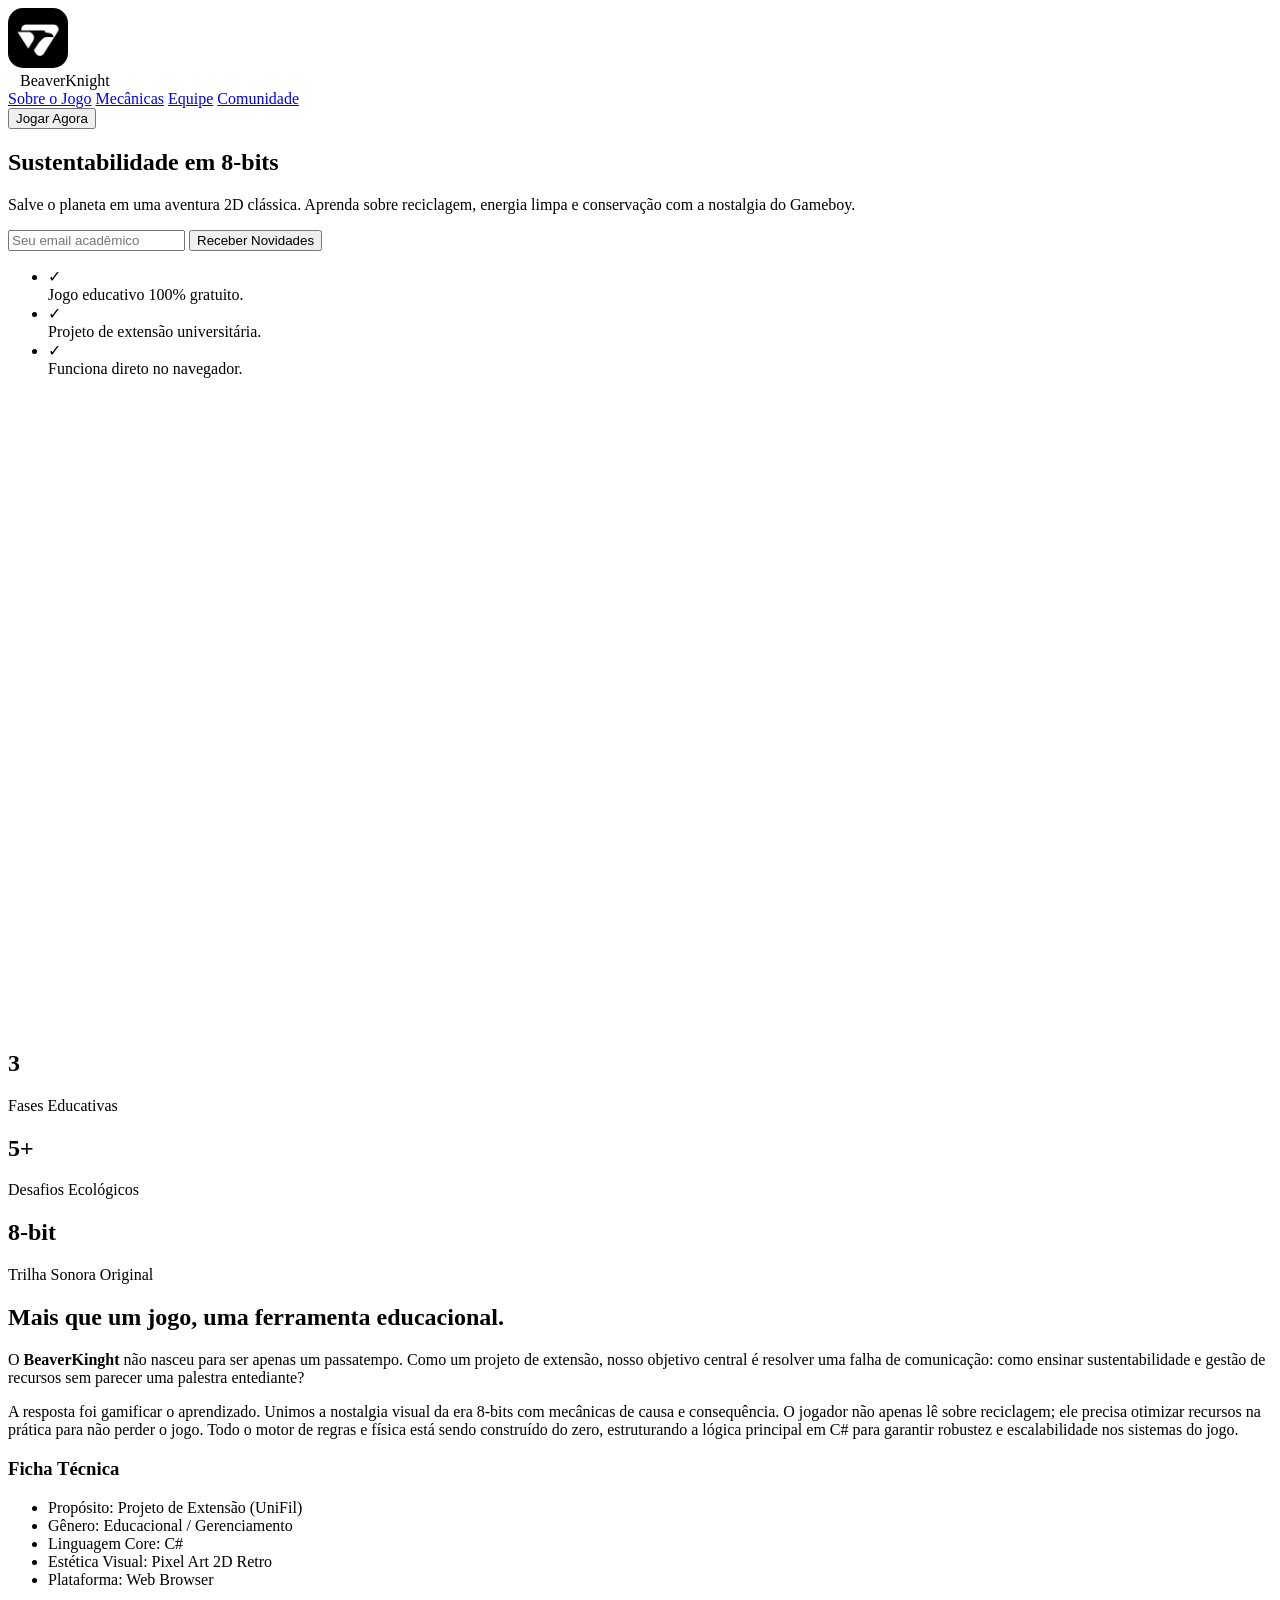
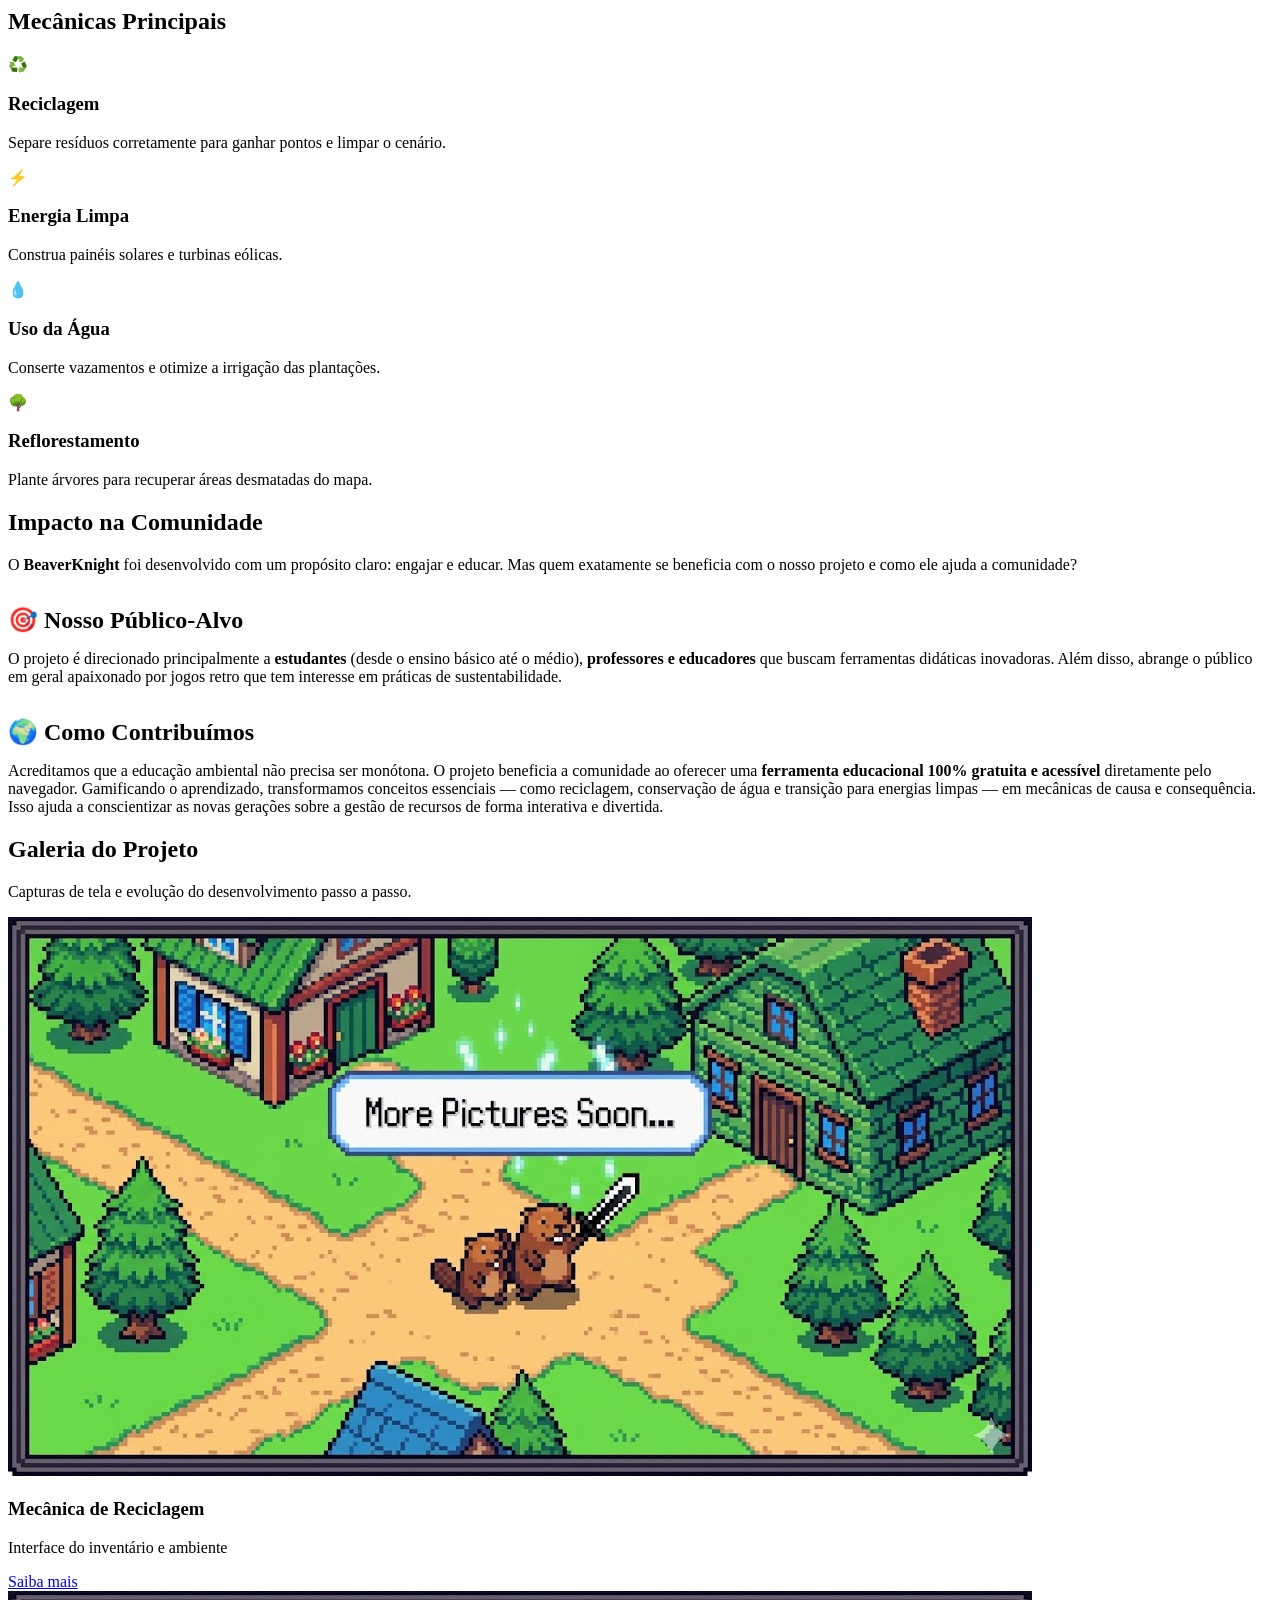
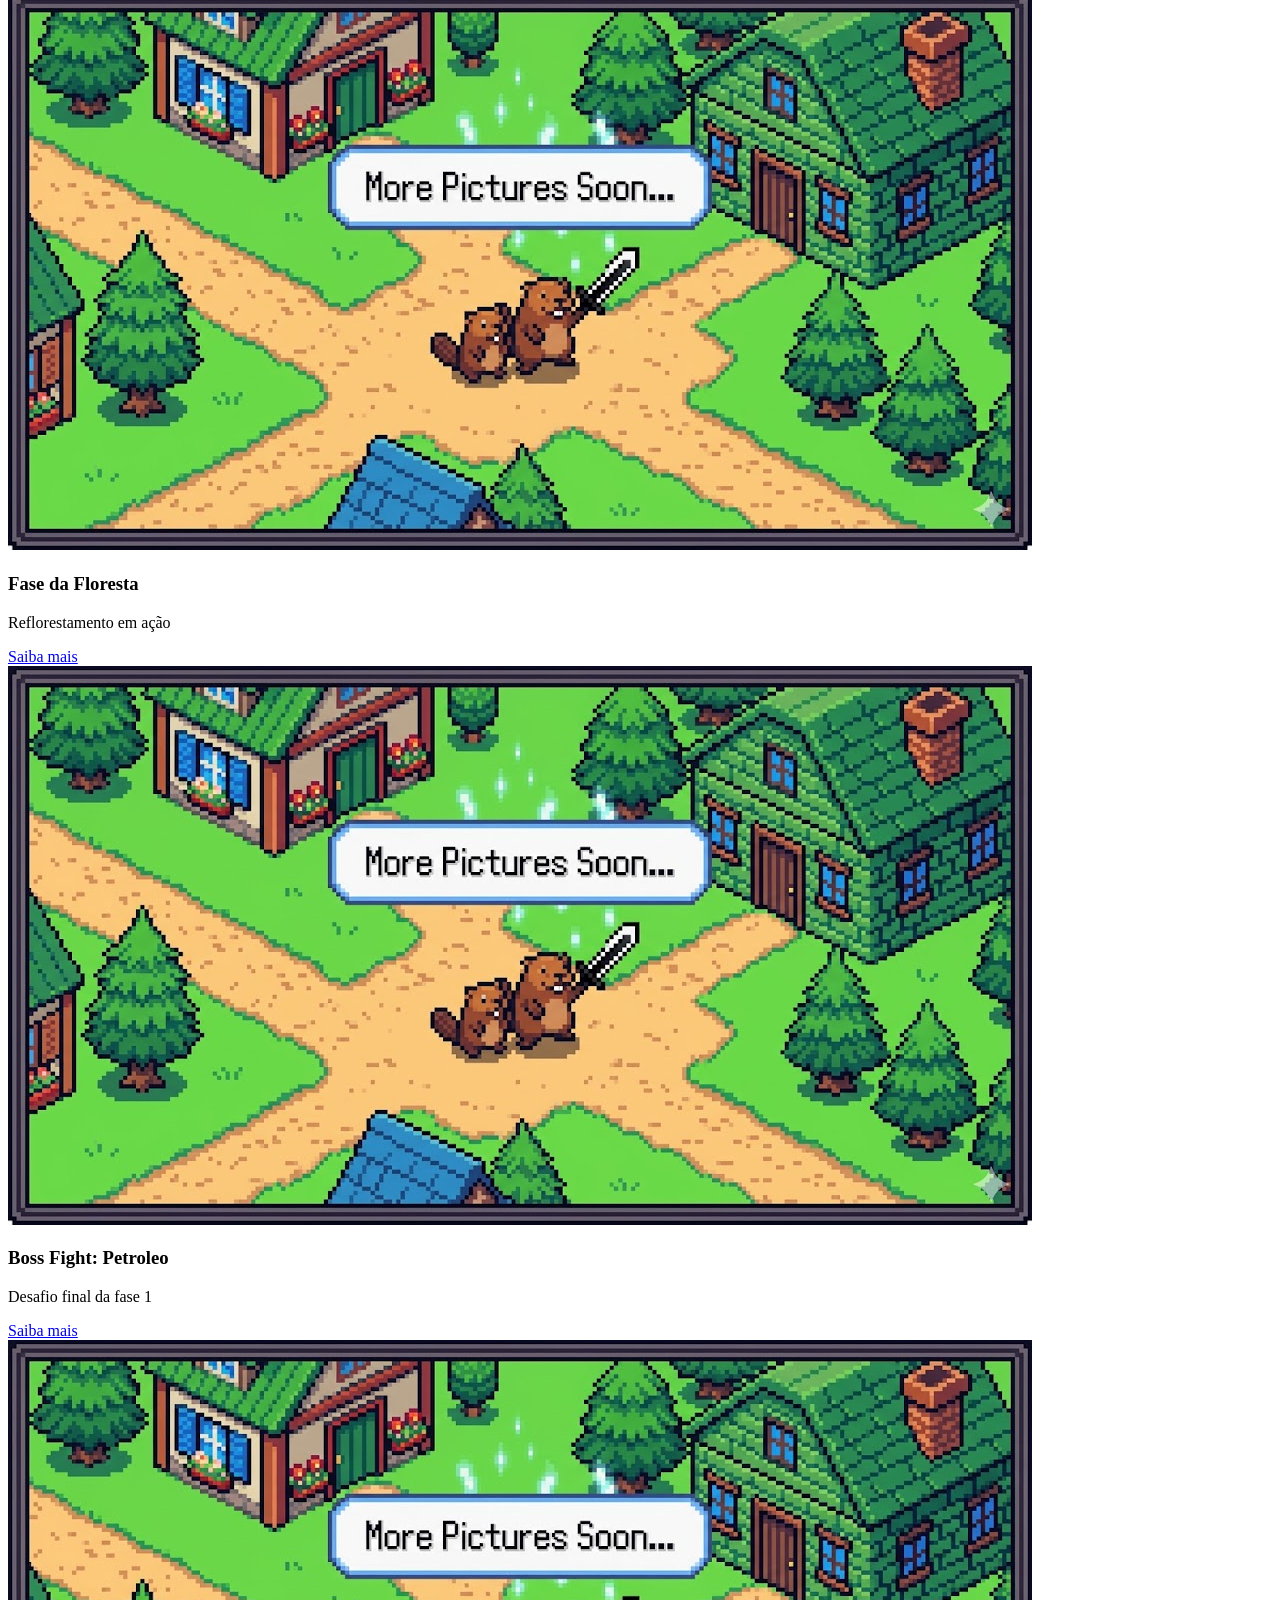
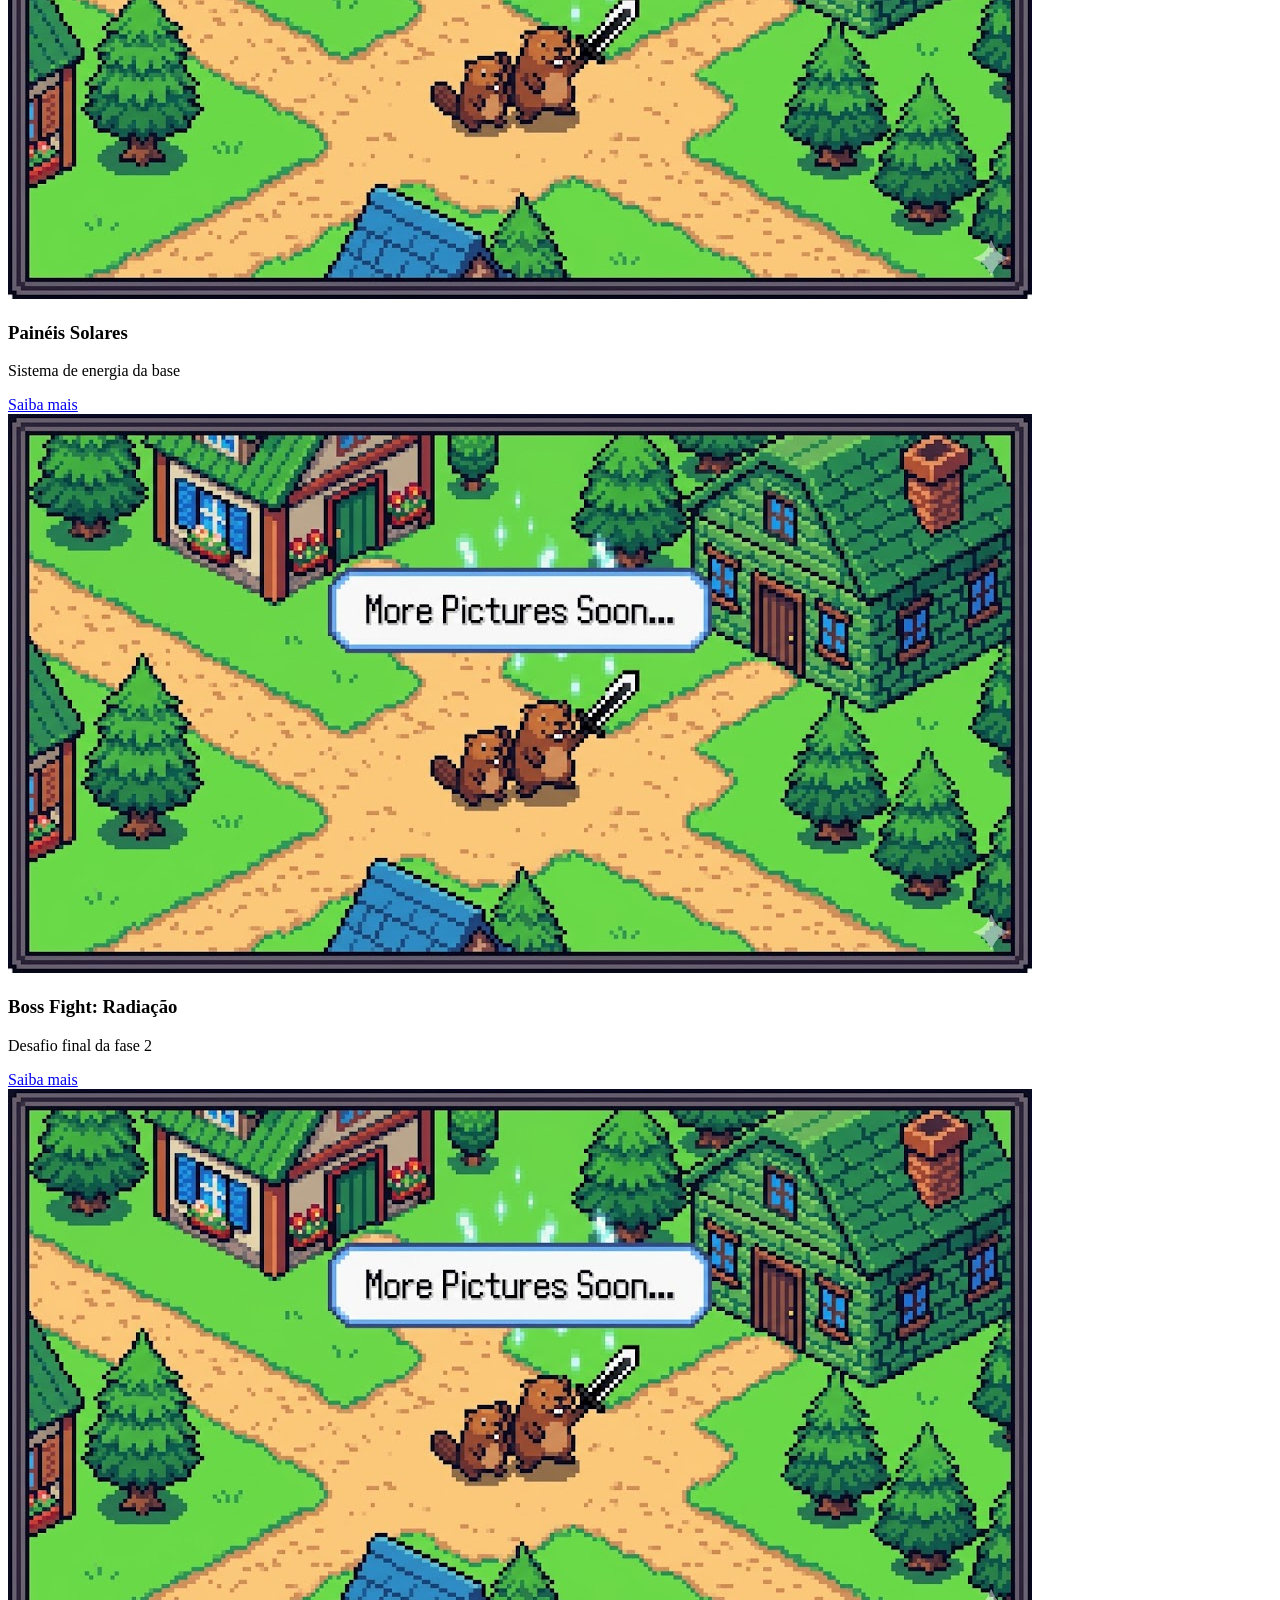
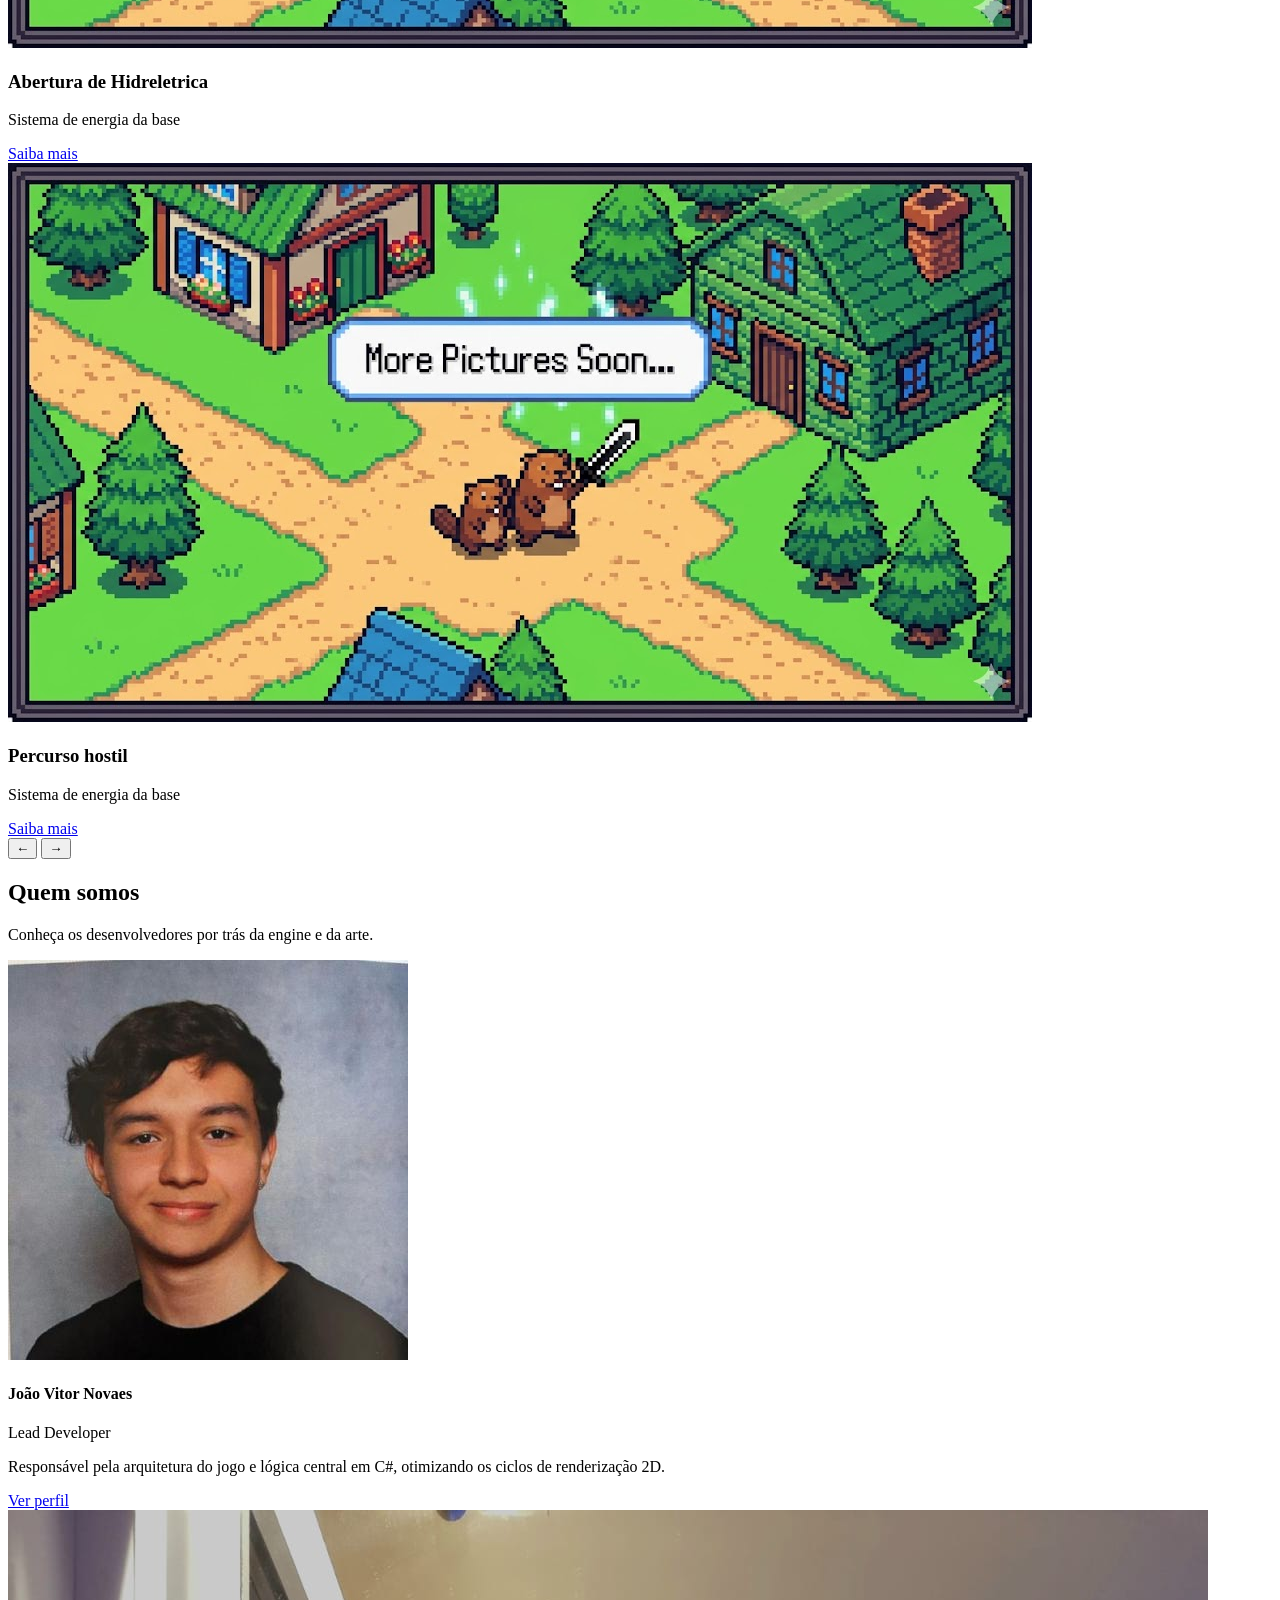
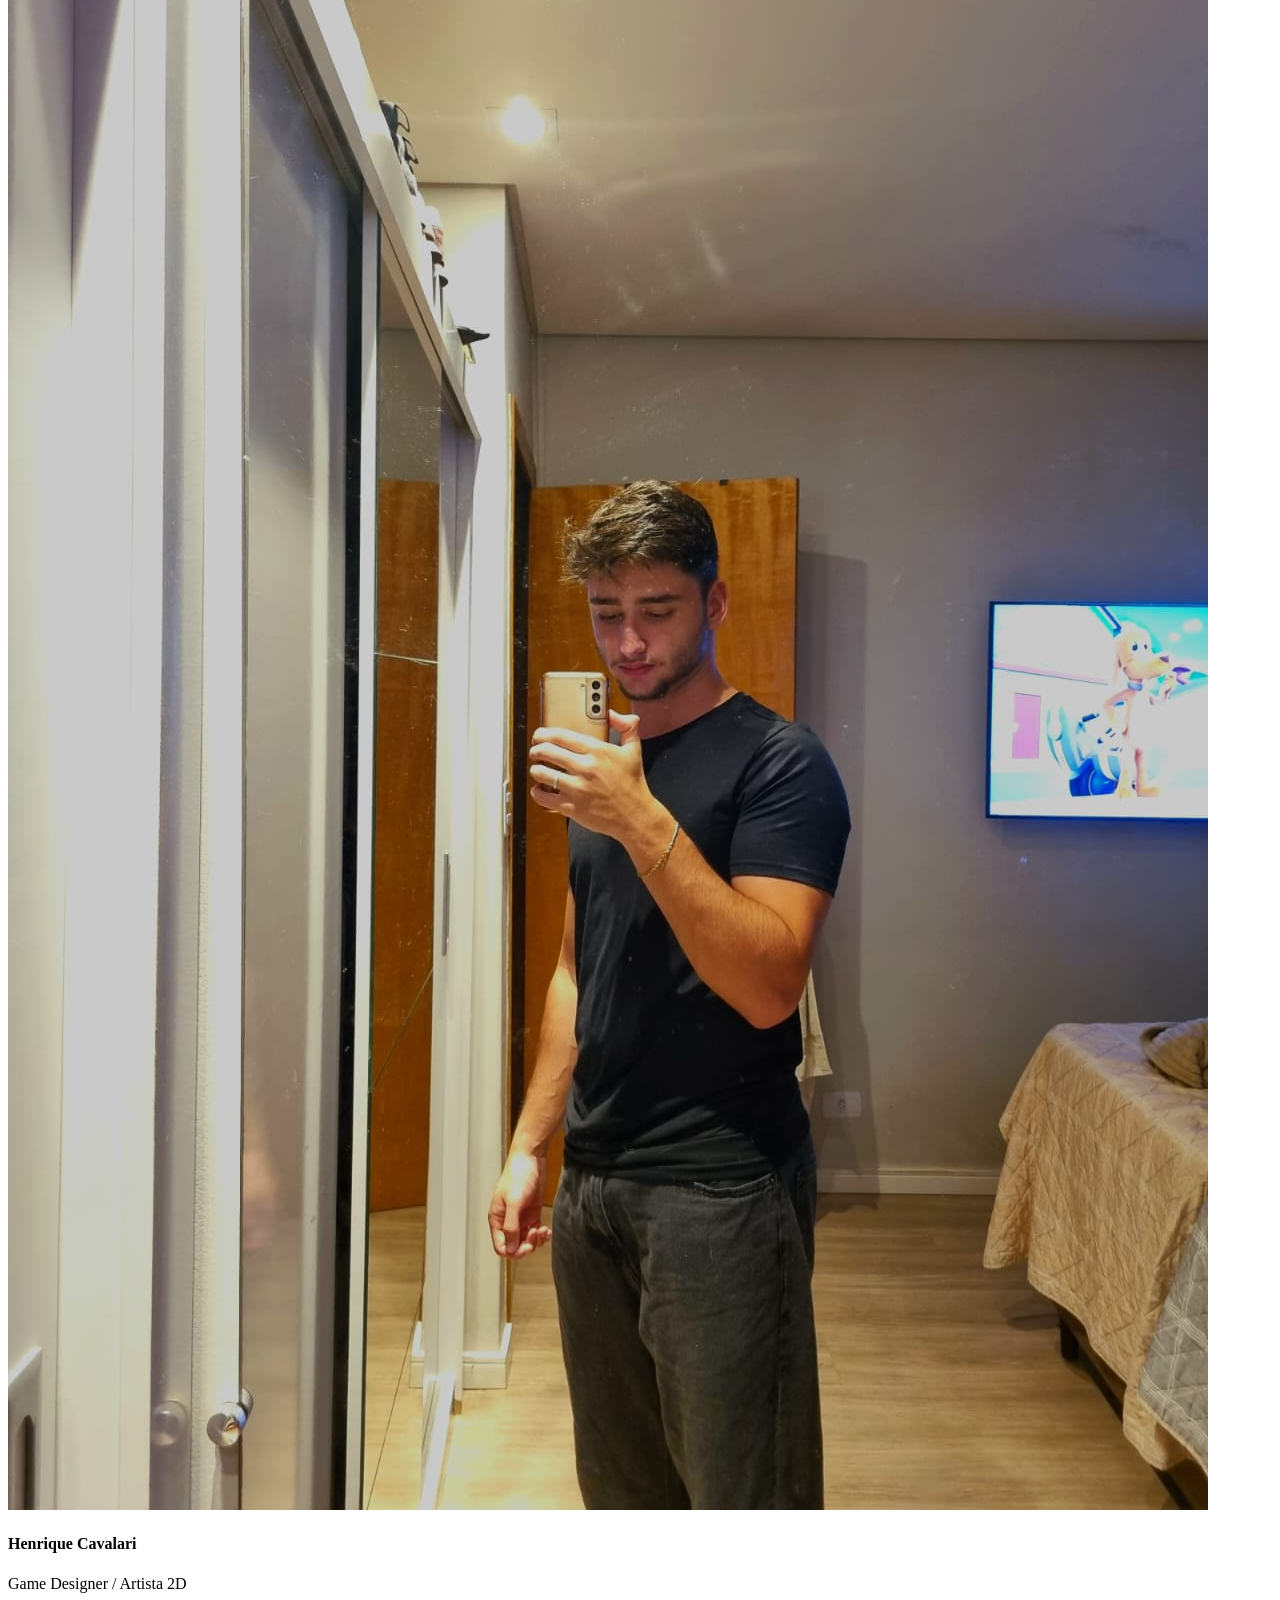
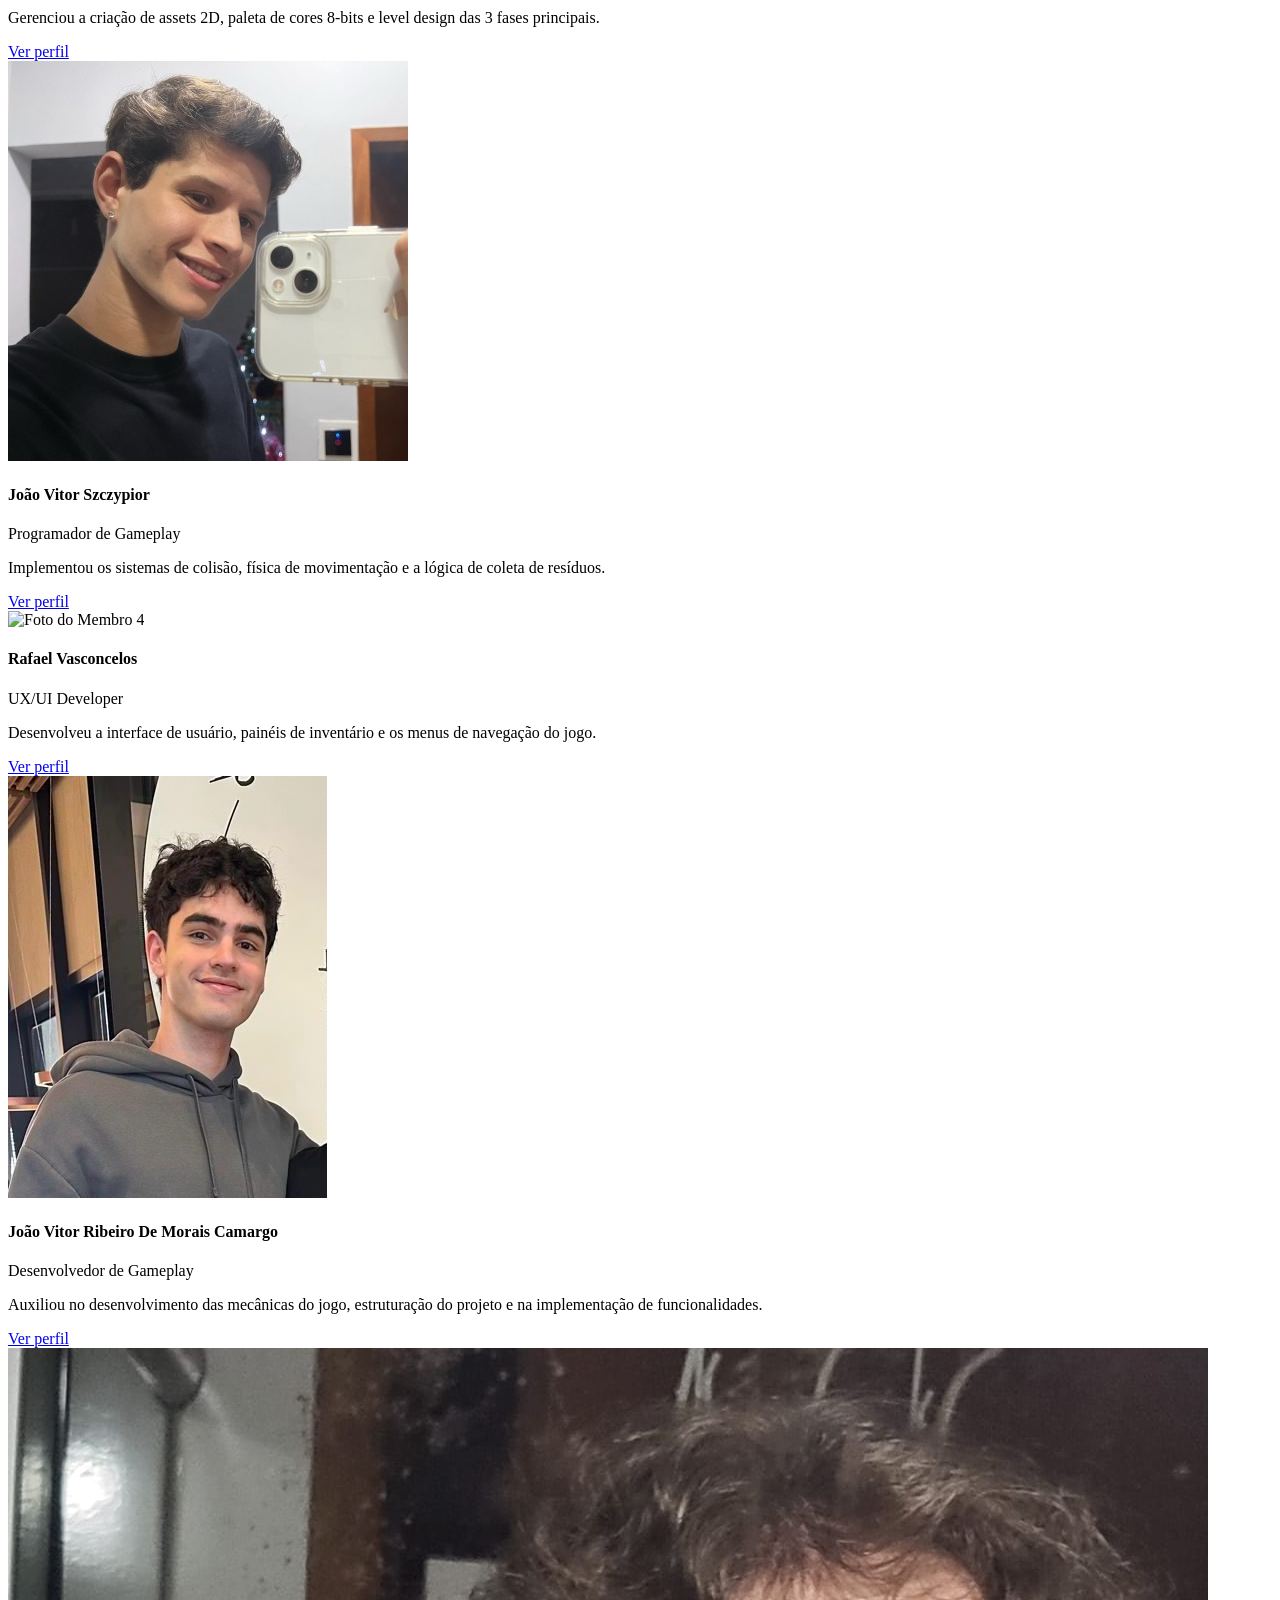
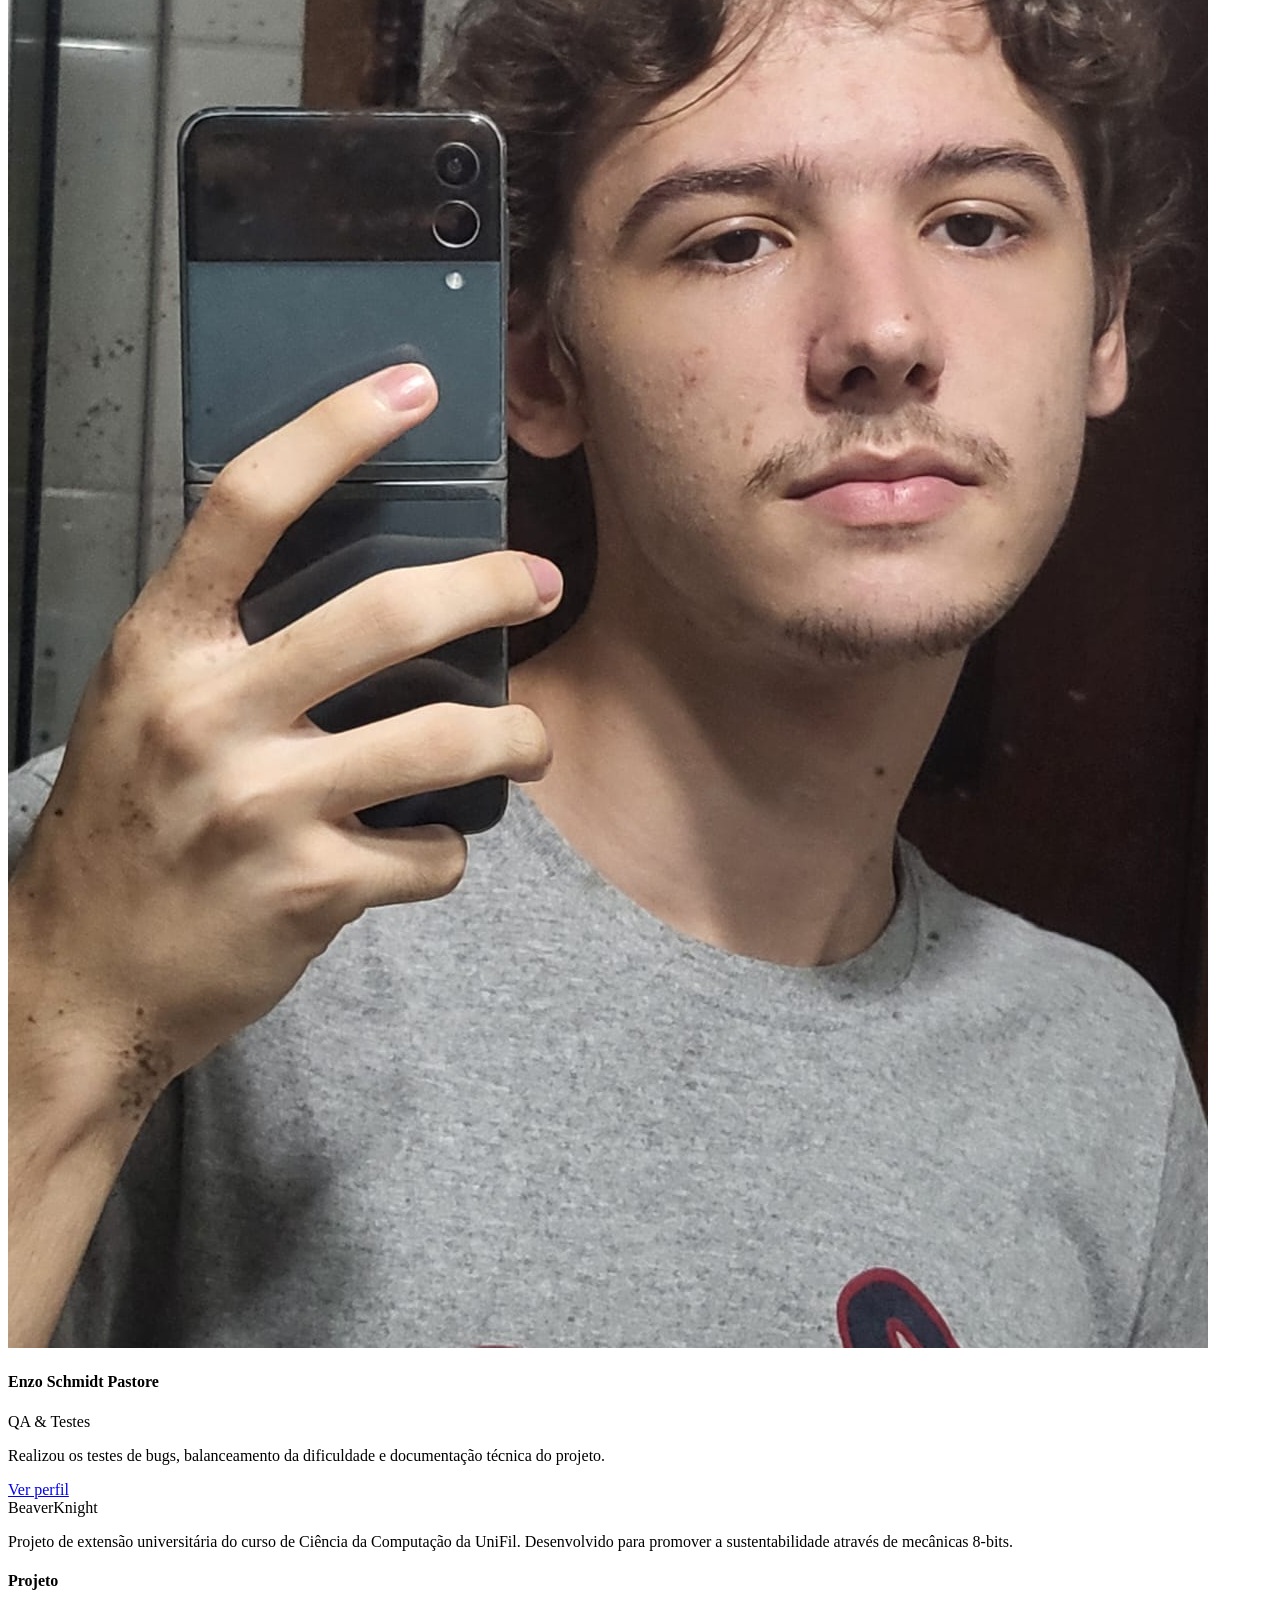
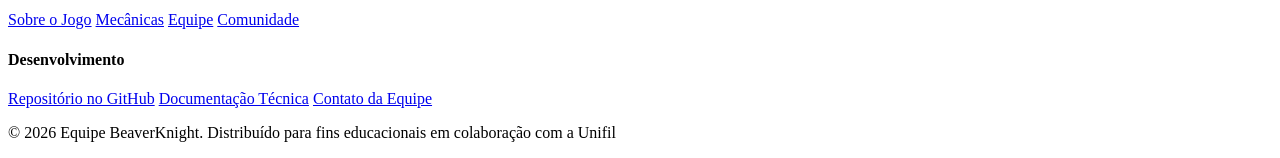
==== docs/index.html @ 7ee4c3b0 "fix: alterado link de curriculo João Vitor Novaes" ====
<!DOCTYPE html>
<html lang="pt-BR">

<head>
    <meta charset="UTF-8">
    <meta name="viewport" content="width=device-width, initial-scale=1.0">
    <title>BeaverKinght | Sustentabilidade</title>
    <link rel="stylesheet" href="assets/css/style.css">
</head>

<body>
    <header class="navbar">
        <div class="center">
            <img src="assets/images/logoUnifil.png" alt="Emblema UniFil Pixel Art"
                style="height: 60px; border-radius: 15px;">
            <div class="logo" style="margin-left: 12px;">BeaverKnight</div>
            <nav>
                <a href="#sobre">Sobre o Jogo</a>
                <a href="#mecanicas">Mecânicas</a>
                <a href="#equipe">Equipe</a>
                <a href="#comunidade">Comunidade</a>
            </nav>
            <button class="btn-primary">Jogar Agora</button>
        </div>
    </header>

    <section class="hero center">
        <div class="hero-content">
            <h1>Sustentabilidade em 8-bits</h1>
            <p>Salve o planeta em uma aventura 2D clássica. Aprenda sobre reciclagem, energia limpa e conservação com a
                nostalgia do Gameboy.</p>

            <form class="hero-form" onsubmit="event.preventDefault(); alert('Email cadastrado para novidades!');">
                <input type="email" placeholder="Seu email acadêmico" required>
                <button type="submit" class="btn-primary">Receber Novidades</button>
            </form>

            <ul class="hero-checks">
                <li>
                    <div>✓</div> Jogo educativo 100% gratuito.
                </li>
                <li>
                    <div>✓</div> Projeto de extensão universitária.
                </li>
                <li>
                    <div>✓</div> Funciona direto no navegador.
                </li>
            </ul>
        </div>
        <div class="hero-image">
            <div class="placeholder-notebook">
                <div class="screen">
                    <video autoplay loop muted playsinline style="width: 100%; height: 100%; object-fit: cover;">
                        <source src="assets/video/beaver_knight base design.mp4" type="video/mp4">
                        Seu navegador não suporta a tag de vídeo.
                    </video>
                </div>
                <div class="base"></div>
            </div>
        </div>
    </section>

    <section class="stats center">
        <div class="stat-box">
            <h2>3</h2>
            <p>Fases Educativas</p>
        </div>
        <div class="stat-box">
            <h2>5+</h2>
            <p>Desafios Ecológicos</p>
        </div>
        <div class="stat-box">
            <h2>8-bit</h2>
            <p>Trilha Sonora Original</p>
        </div>
    </section>

    <section id="sobre" class="about-section">
        <div class="about-container center">
            <div class="about-text">
                <h2>Mais que um jogo, uma ferramenta educacional.</h2>
                <p>O <strong>BeaverKinght</strong> não nasceu para ser apenas um passatempo. Como um projeto de
                    extensão, nosso objetivo central é resolver uma falha de comunicação: como ensinar sustentabilidade
                    e gestão de recursos sem parecer uma palestra entediante?</p>
                <p>A resposta foi gamificar o aprendizado. Unimos a nostalgia visual da era 8-bits com mecânicas de
                    causa e consequência. O jogador não apenas lê sobre reciclagem; ele precisa otimizar recursos na
                    prática para não perder o jogo. Todo o motor de regras e física está sendo construído do zero,
                    estruturando a lógica principal em C# para garantir robustez e escalabilidade nos sistemas do jogo.
                </p>
            </div>

            <div class="about-specs">
                <div class="spec-card">
                    <h3>Ficha Técnica</h3>
                    <ul class="spec-list">
                        <li><span>Propósito:</span> Projeto de Extensão (UniFil)</li>
                        <li><span>Gênero:</span> Educacional / Gerenciamento</li>
                        <li><span>Linguagem Core:</span> C#</li>
                        <li><span>Estética Visual:</span> Pixel Art 2D Retro</li>
                        <li><span>Plataforma:</span> Web Browser</li>
                    </ul>
                </div>
            </div>
        </div>
    </section>

    <section class="features-grid">
        <div class="center">
            <h2>Mecânicas Principais</h2>
            <div class="grid-container">
                <div class="card teal">
                    <div class="icon">♻️</div>
                    <h3>Reciclagem</h3>
                    <p>Separe resíduos corretamente para ganhar pontos e limpar o cenário.</p>
                </div>
                <div class="card purple">
                    <div class="icon">⚡</div>
                    <h3>Energia Limpa</h3>
                    <p>Construa painéis solares e turbinas eólicas.</p>
                </div>
                <div class="card blue">
                    <div class="icon">💧</div>
                    <h3>Uso da Água</h3>
                    <p>Conserte vazamentos e otimize a irrigação das plantações.</p>
                </div>
                <div class="card pink">
                    <div class="icon">🌳</div>
                    <h3>Reflorestamento</h3>
                    <p>Plante árvores para recuperar áreas desmatadas do mapa.</p>
                </div>
            </div>
        </div>
    </section>

    <section id="comunidade" class="about-section" style="background-image: none; background-color: var(--bg-panel);">
        <div class="about-container center">
            <div class="about-text" style="flex: 1; text-align: left;">
                <h2>Impacto na Comunidade</h2>
                <p>O <strong>BeaverKnight</strong> foi desenvolvido com um propósito claro: engajar e educar. Mas quem
                    exatamente se beneficia com o nosso projeto e como ele ajuda a comunidade?</p>

                <h3 style="color: var(--primary-teal); margin-top: 2rem; margin-bottom: 0.5rem; font-size: 1.5rem;">🎯
                    Nosso Público-Alvo</h3>
                <p>O projeto é direcionado principalmente a <strong>estudantes</strong> (desde o ensino básico até o
                    médio), <strong>professores e educadores</strong> que buscam ferramentas didáticas inovadoras. Além
                    disso, abrange o público em geral apaixonado por jogos retro que tem interesse em práticas de
                    sustentabilidade.</p>

                <h3 style="color: var(--primary-teal); margin-top: 2rem; margin-bottom: 0.5rem; font-size: 1.5rem;">🌍
                    Como Contribuímos</h3>
                <p>Acreditamos que a educação ambiental não precisa ser monótona. O projeto beneficia a comunidade ao
                    oferecer uma <strong>ferramenta educacional 100% gratuita e acessível</strong> diretamente pelo
                    navegador. Gamificando o aprendizado, transformamos conceitos essenciais — como reciclagem,
                    conservação de água e transição para energias limpas — em mecânicas de causa e consequência. Isso
                    ajuda a conscientizar as novas gerações sobre a gestão de recursos de forma interativa e divertida.
                </p>
            </div>
        </div>
    </section>

    <section class="carousel-section">
        <div class="carousel-header">
            <h2>Galeria do Projeto</h2>
            <p>Capturas de tela e evolução do desenvolvimento passo a passo.</p>
        </div>

        <div class="carousel-container">
            <div class="carousel-track" id="track">

                <div class="carousel-slide active">
                    <img src="assets/images/more pictures.jpeg" alt="Gameplay 1">
                    <div class="slide-overlay">
                        <h3>Mecânica de Reciclagem</h3>
                        <p>Interface do inventário e ambiente</p>
                        <a href="#" class="slide-btn">Saiba mais</a>
                    </div>
                </div>

                <div class="carousel-slide">
                    <img src="assets/images/more pictures.jpeg" alt="Gameplay 2">
                    <div class="slide-overlay">
                        <h3>Fase da Floresta</h3>
                        <p>Reflorestamento em ação</p>
                        <a href="#" class="slide-btn">Saiba mais</a>
                    </div>
                </div>

                <div class="carousel-slide">
                    <img src="assets/images/more pictures.jpeg" alt="Gameplay 3">
                    <div class="slide-overlay">
                        <h3>Boss Fight: Petroleo</h3>
                        <p>Desafio final da fase 1</p>
                        <a href="#" class="slide-btn">Saiba mais</a>
                    </div>
                </div>

                <div class="carousel-slide">
                    <img src="assets/images/more pictures.jpeg" alt="Gameplay 5">
                    <div class="slide-overlay">
                        <h3>Painéis Solares</h3>
                        <p>Sistema de energia da base</p>
                        <a href="#" class="slide-btn">Saiba mais</a>
                    </div>
                </div>

                <div class="carousel-slide">
                    <img src="assets/images/more pictures.jpeg" alt="Gameplay 6">
                    <div class="slide-overlay">
                        <h3>Boss Fight: Radiação</h3>
                        <p>Desafio final da fase 2</p>
                        <a href="#" class="slide-btn">Saiba mais</a>
                    </div>
                </div>

                <div class="carousel-slide">
                    <img src="assets/images/more pictures.jpeg" alt="Gameplay 7">
                    <div class="slide-overlay">
                        <h3>Abertura de Hidreletrica</h3>
                        <p>Sistema de energia da base</p>
                        <a href="#" class="slide-btn">Saiba mais</a>
                    </div>
                </div>

                <div class="carousel-slide">
                    <img src="assets/images/more pictures.jpeg" alt="Gameplay 8">
                    <div class="slide-overlay">
                        <h3>Percurso hostil</h3>
                        <p>Sistema de energia da base</p>
                        <a href="#" class="slide-btn">Saiba mais</a>
                    </div>
                </div>

            </div>
        </div>

        <div class="carousel-controls">
            <button id="prevBtn" class="control-btn">&#8592;</button>
            <button id="nextBtn" class="control-btn">&#8594;</button>
        </div>
    </section>

    <section id="equipe" class="team-section center">
        <div class="team-header">
            <h2>Quem somos</h2>
            <p>Conheça os desenvolvedores por trás da engine e da arte.</p>
        </div>

        <div class="team-grid">
            <div class="team-card">
                <div class="avatar-container">
                    <img src="assets/team members/foto_novaes.jpeg" alt="Foto de Novaes">
                    <span class="accent-mark purple"></span>
                </div>
                <h4 class="team-name">João Vitor Novaes</h4>
                <span class="team-role">Lead Developer</span>
                <p class="team-bio">Responsável pela arquitetura do jogo e lógica central em C#, otimizando os ciclos de
                    renderização 2D.</p>
                <a href="https://novaes11.github.io/PortifolioWeb/index.html" class="more-link ">Ver perfil</a>
            </div>

            <div class="team-card">
                <div class="avatar-container">
                    <img src="assets/team members/foto_henrique.jpg" alt="Foto de Henrique">
                    <span class="accent-mark teal"></span>
                </div>
                <h4 class="team-name">Henrique Cavalari</h4>
                <span class="team-role">Game Designer / Artista 2D</span>
                <p class="team-bio">Gerenciou a criação de assets 2D, paleta de cores 8-bits e level design das 3 fases
                    principais.</p>
                <a href="https://justtryingtodohomework.github.io/MeuCurriculo" target="_blank" class="more-link">Ver
                    perfil</a>
            </div>

            <div class="team-card">
                <div class="avatar-container">
                    <img src="assets/team members/foto_tavares.jpg" alt="Foto de Tavares">
                    <span class="accent-mark blue"></span>
                </div>
                <h4 class="team-name">João Vitor Szczypior </h4>
                <span class="team-role">Programador de Gameplay</span>
                <p class="team-bio">Implementou os sistemas de colisão, física de movimentação e a lógica de coleta de
                    resíduos.</p>
                <a href="https://joaoszczypiorzz.github.io/Curriculo/" target="_blank" class="more-link">Ver perfil</a>
            </div>

            <div class="team-card">
                <div class="avatar-container">
                    <img src="assets/team members/foto_rafael.jpeg" alt="Foto do Membro 4">
                    <span class="accent-mark pink"></span>
                </div>
                <h4 class="team-name">Rafael Vasconcelos</h4>
                <span class="team-role">UX/UI Developer</span>
                <p class="team-bio">Desenvolveu a interface de usuário, painéis de inventário e os menus de navegação do
                    jogo.</p>
                <a href="#link-para-o-perfil" class="more-link">Ver perfil</a>
            </div>

            <div class="team-card">
                <div class="avatar-container">
                    <img src="assets/team members/foto_camargo.jpeg" alt="Foto de João Camargo">
                    <span class="accent-mark purple"></span>
                </div>
                <h4 class="team-name">João Vitor Ribeiro De Morais Camargo</h4>
                <span class="team-role">Desenvolvedor de Gameplay</span>
                <p class="team-bio">Auxiliou no desenvolvimento das mecânicas do jogo, estruturação do projeto e na
                    implementação de funcionalidades.</p>
                <a href="https://jcamargo26.github.io/CurriculoJoao/" class="more-link">Ver perfil</a>
            </div>

            <div class="team-card">
                <div class="avatar-container">
                    <img src="assets/team members/foto_enzo.jpg" alt="Foto do Enzo">
                    <span class="accent-mark teal"></span>
                </div>
                <h4 class="team-name">Enzo Schmidt Pastore</h4>
                <span class="team-role">QA & Testes</span>
                <p class="team-bio">Realizou os testes de bugs, balanceamento da dificuldade e documentação técnica do
                    projeto.</p>
                <a href="https://enzoschmidt-1.github.io/Curriculo/" class="more-link">Ver perfil</a>
            </div>
        </div>
    </section>

    <footer class="site-footer">
        <div class="footer-container center">
            <div class="footer-brand">
                <div class="logo">BeaverKnight</div>
                <p>Projeto de extensão universitária do curso de Ciência da Computação da UniFil. Desenvolvido para
                    promover a sustentabilidade através de mecânicas 8-bits.</p>
            </div>

            <div class="footer-links">
                <h4>Projeto</h4>
                <a href="#sobre">Sobre o Jogo</a>
                <a href="#mecanicas">Mecânicas</a>
                <a href="#equipe">Equipe</a>
                <a href="#comunidade">Comunidade</a>
            </div>

            <div class="footer-social">
                <h4>Desenvolvimento</h4>
                <a href="https://github.com/novaes11/BeaverKnight" target="_blank">Repositório no GitHub</a>
                <a href="#">Documentação Técnica</a>
                <a href="mailto:seuemail@institucional.br">Contato da Equipe</a>
            </div>
        </div>

        <div class="footer-bottom">
            <p>&copy; 2026 Equipe BeaverKnight. Distribuído para fins educacionais em colaboração com a Unifil</p>
        </div>
    </footer>
    <script src="assets/scripts/carrossel.js"></script>
    <script src="assets/scripts/popover.js"></script>
</body>

</html>
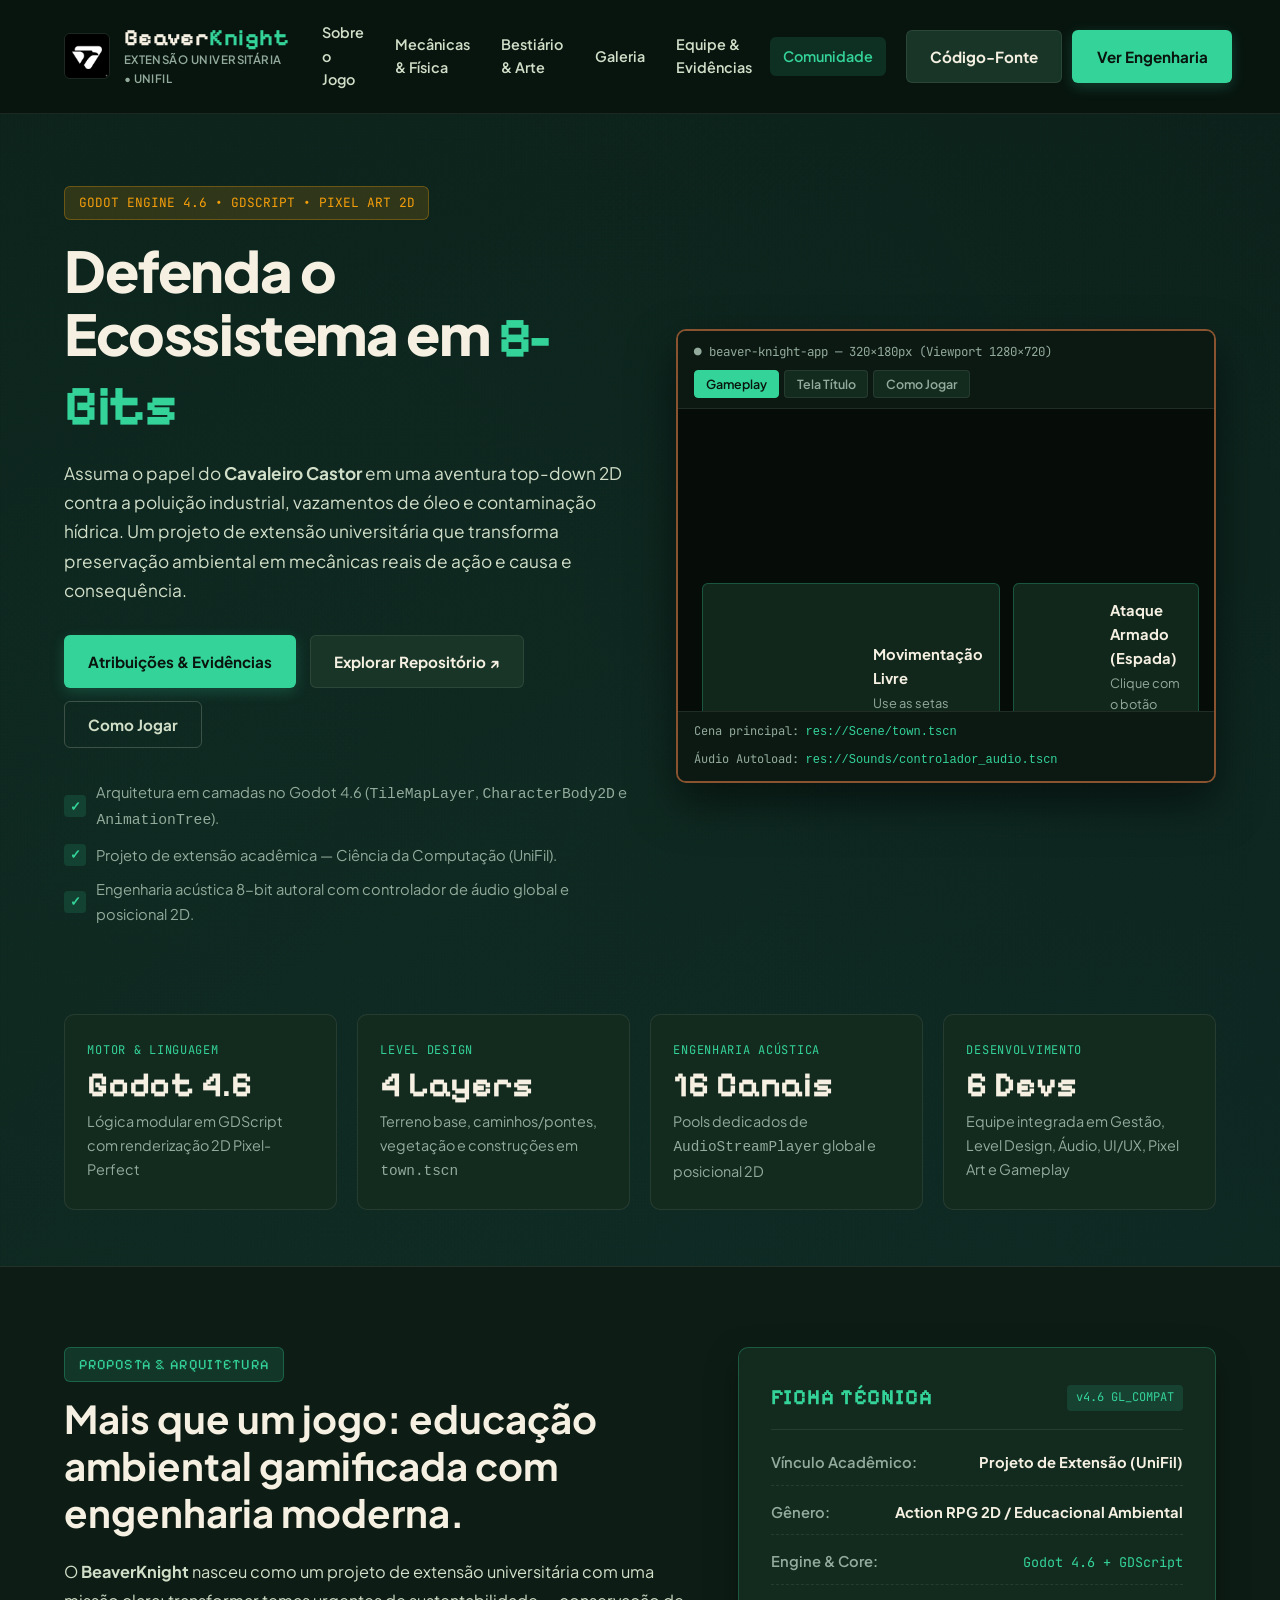
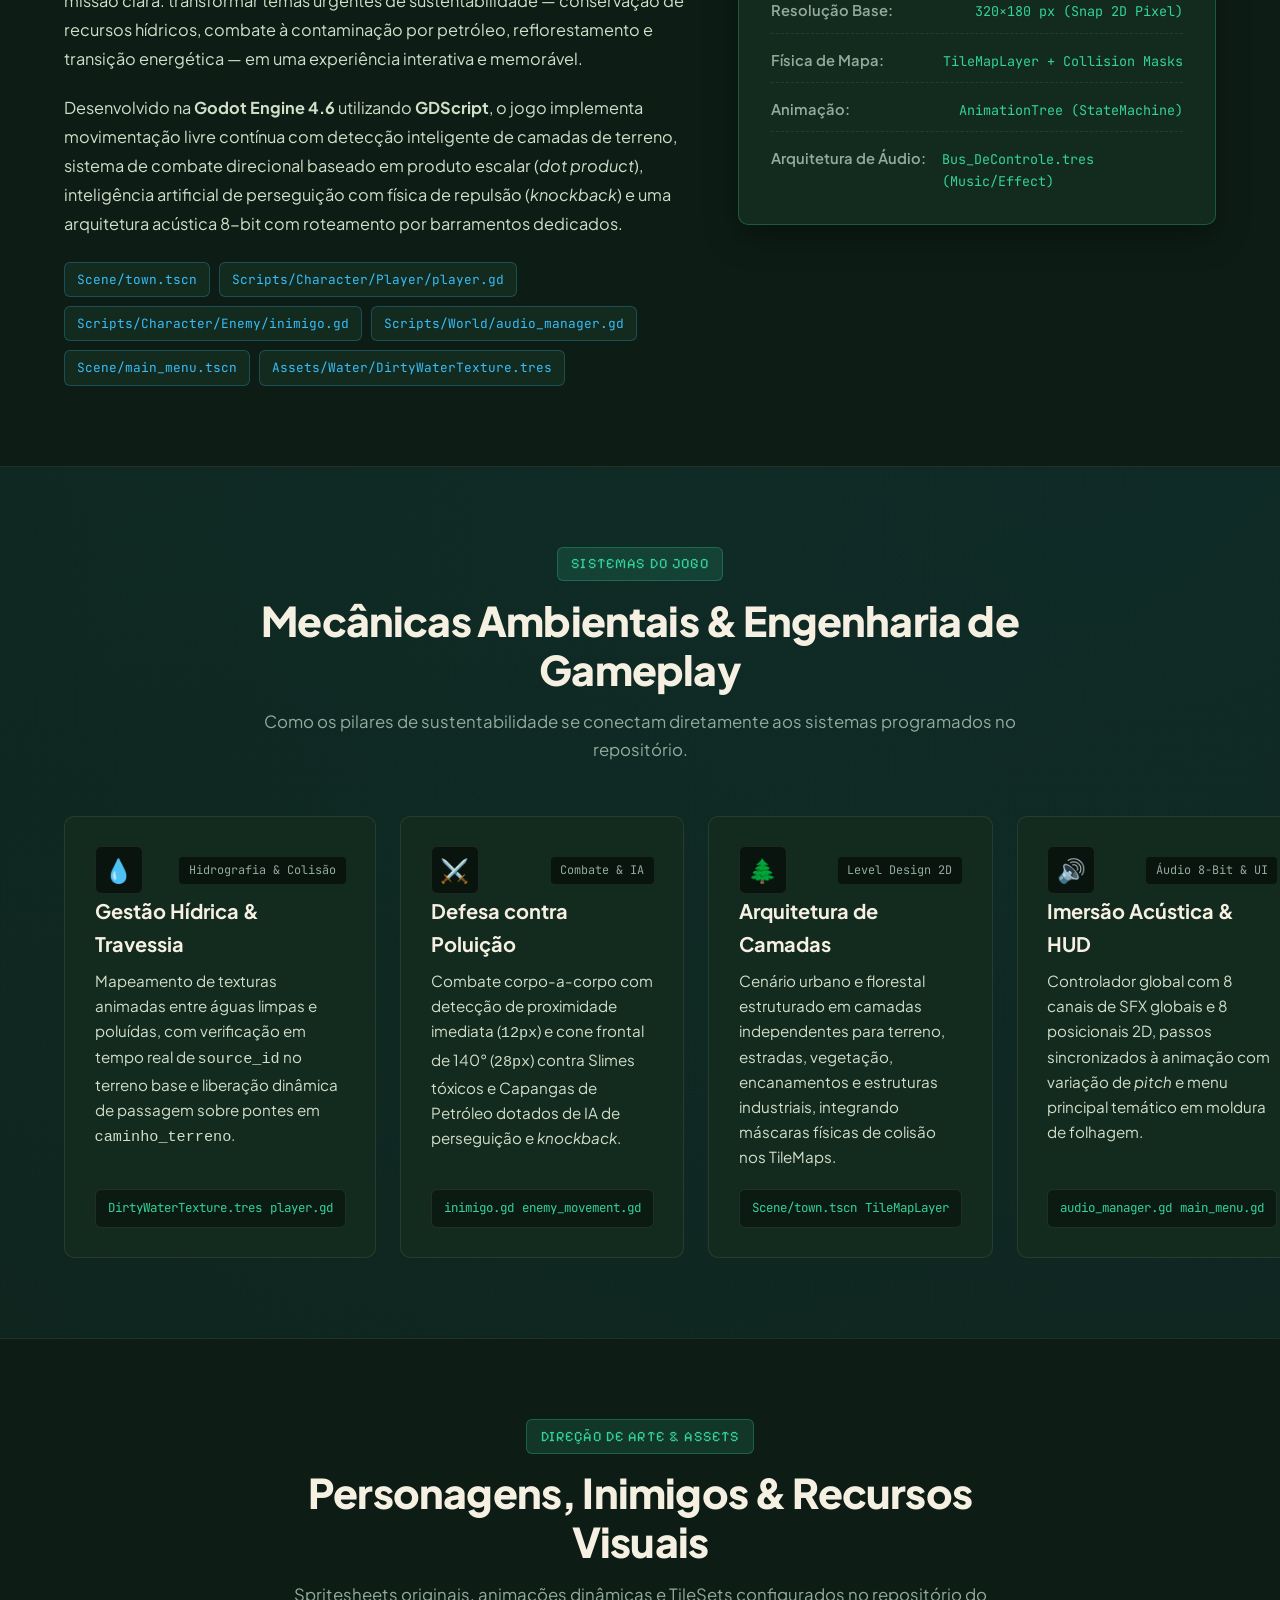
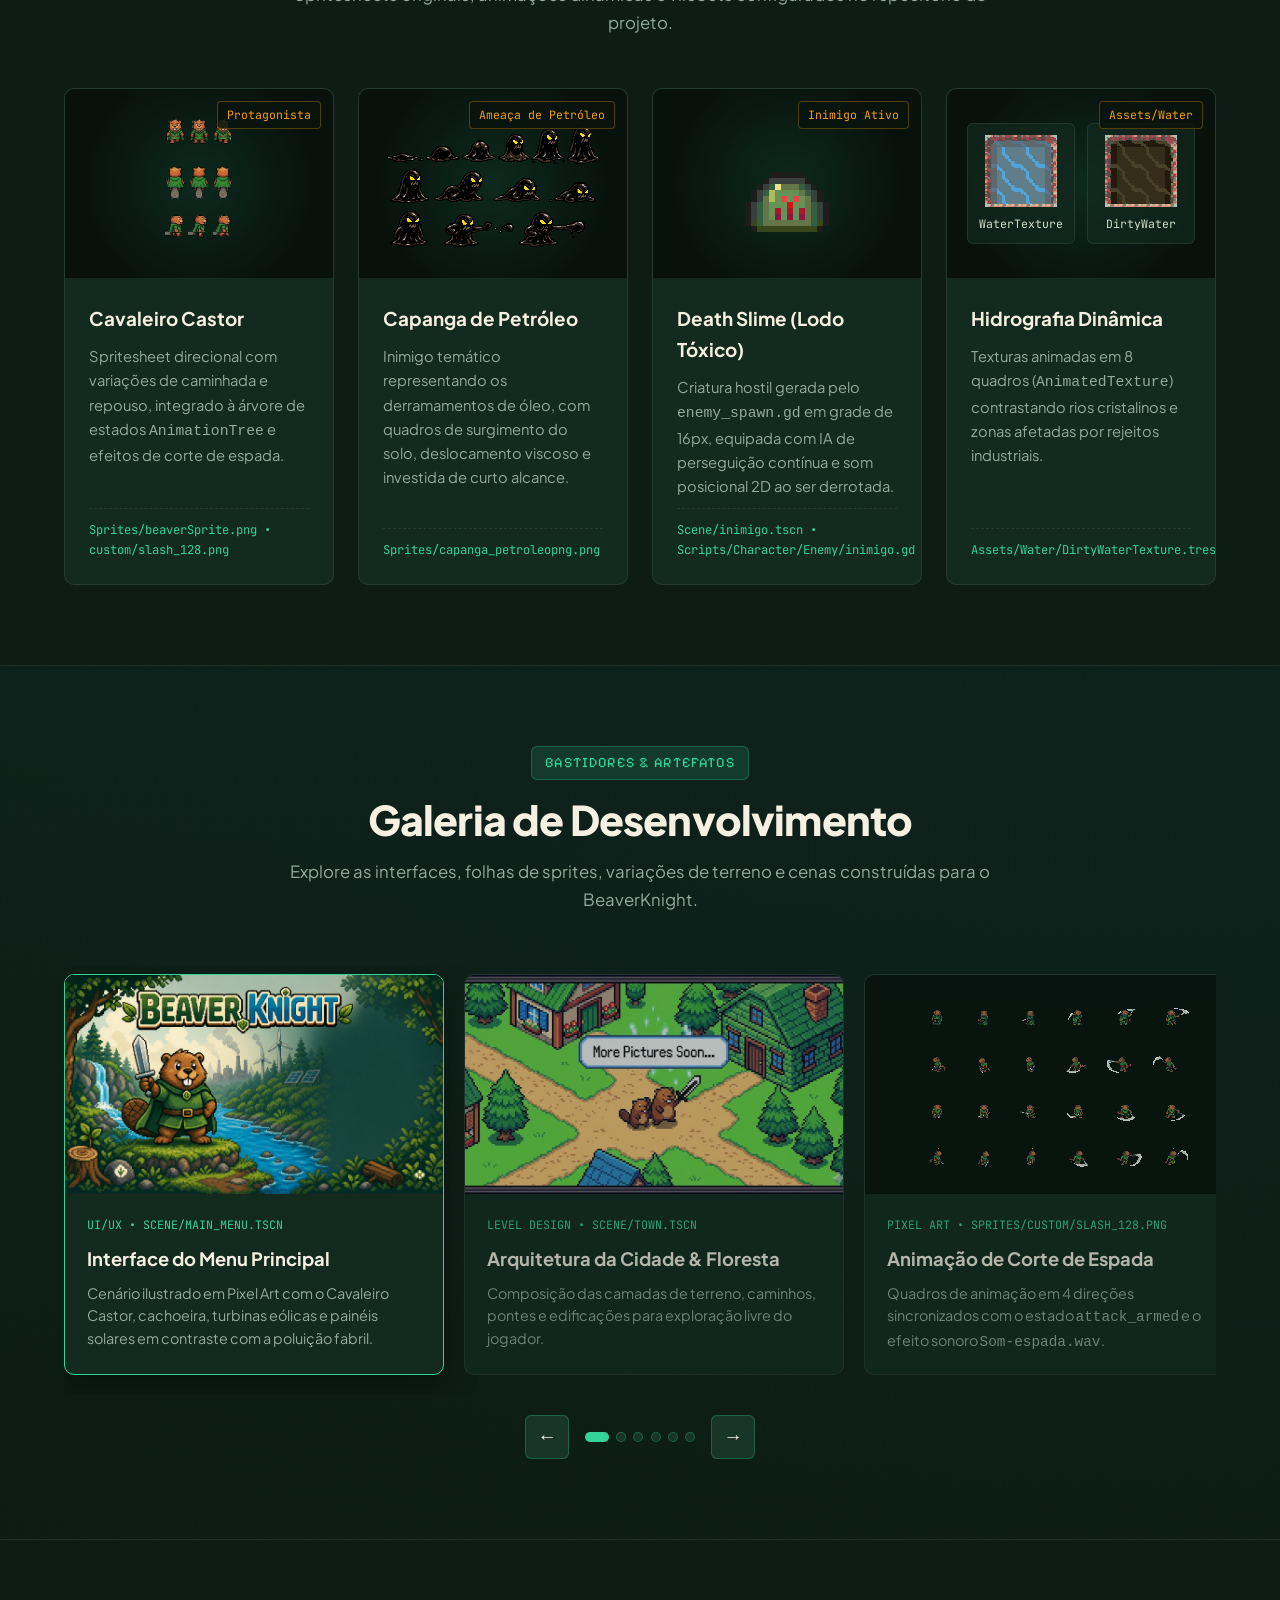
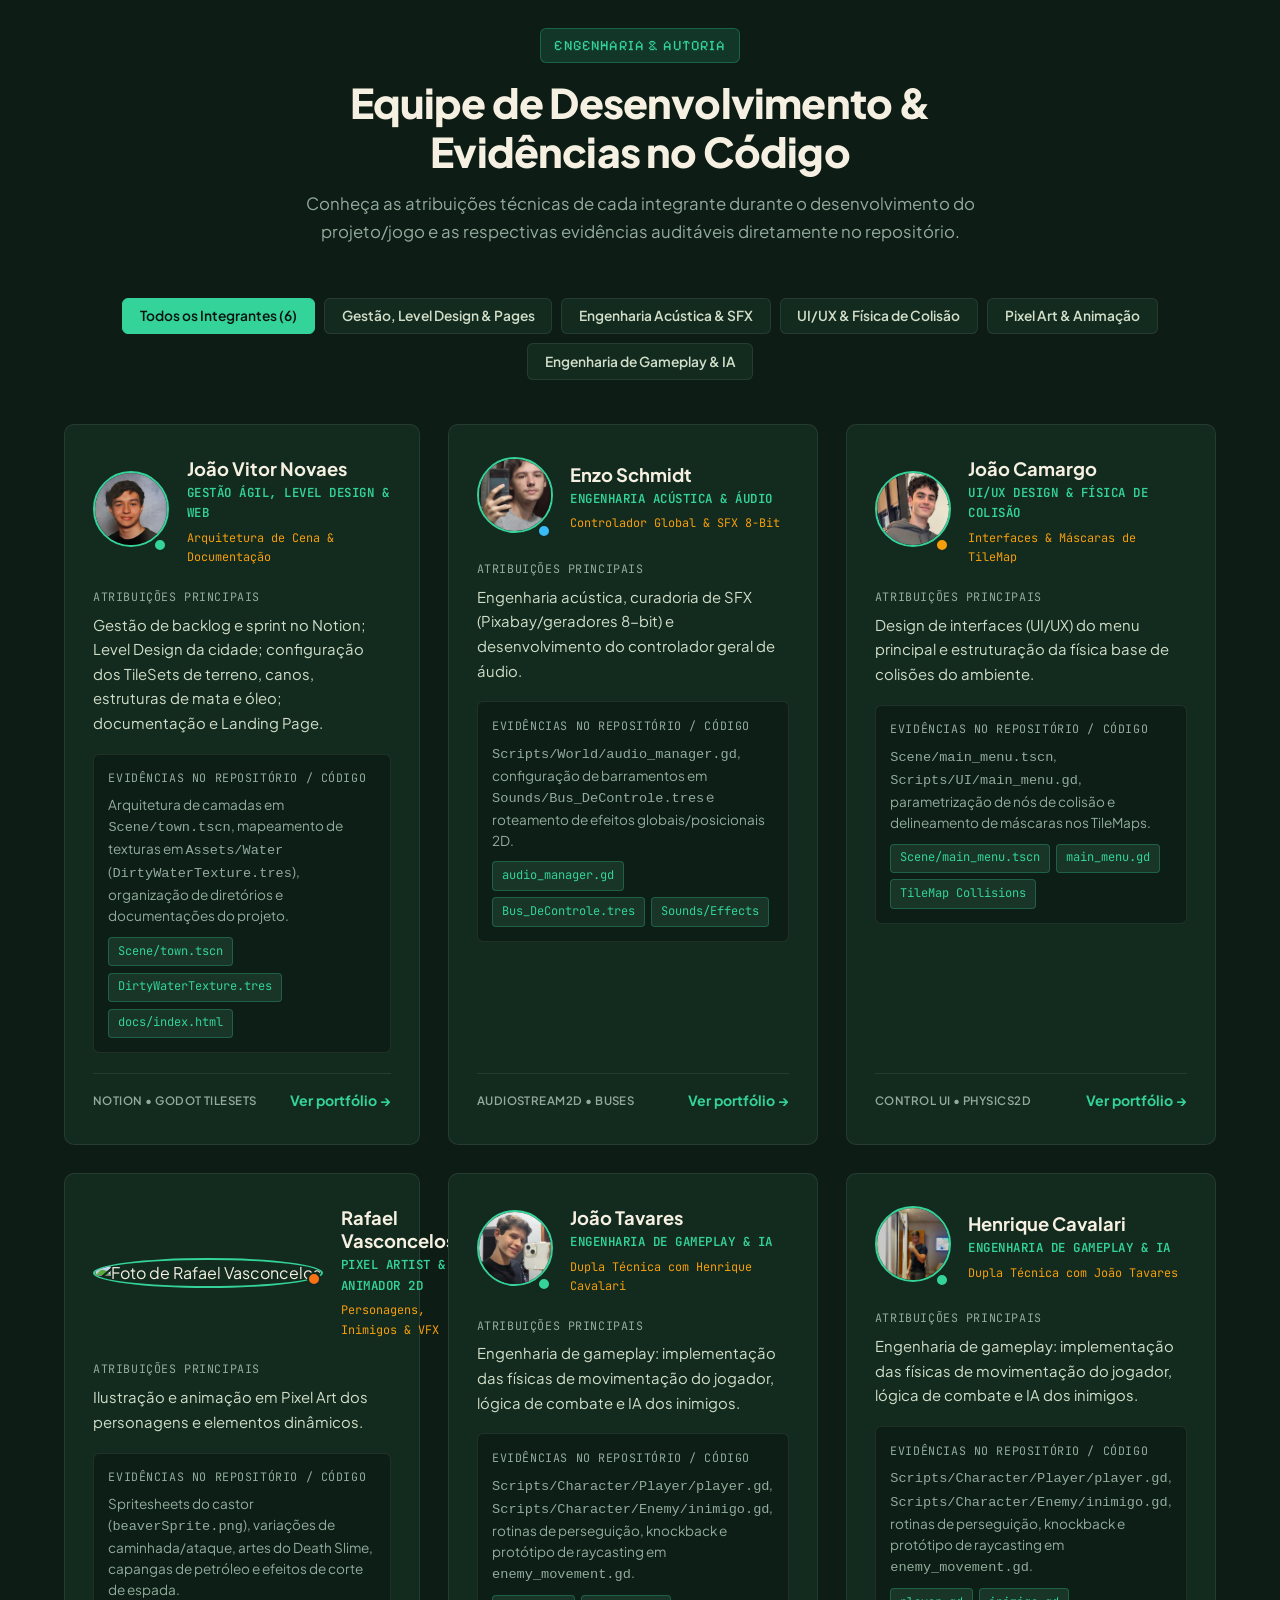
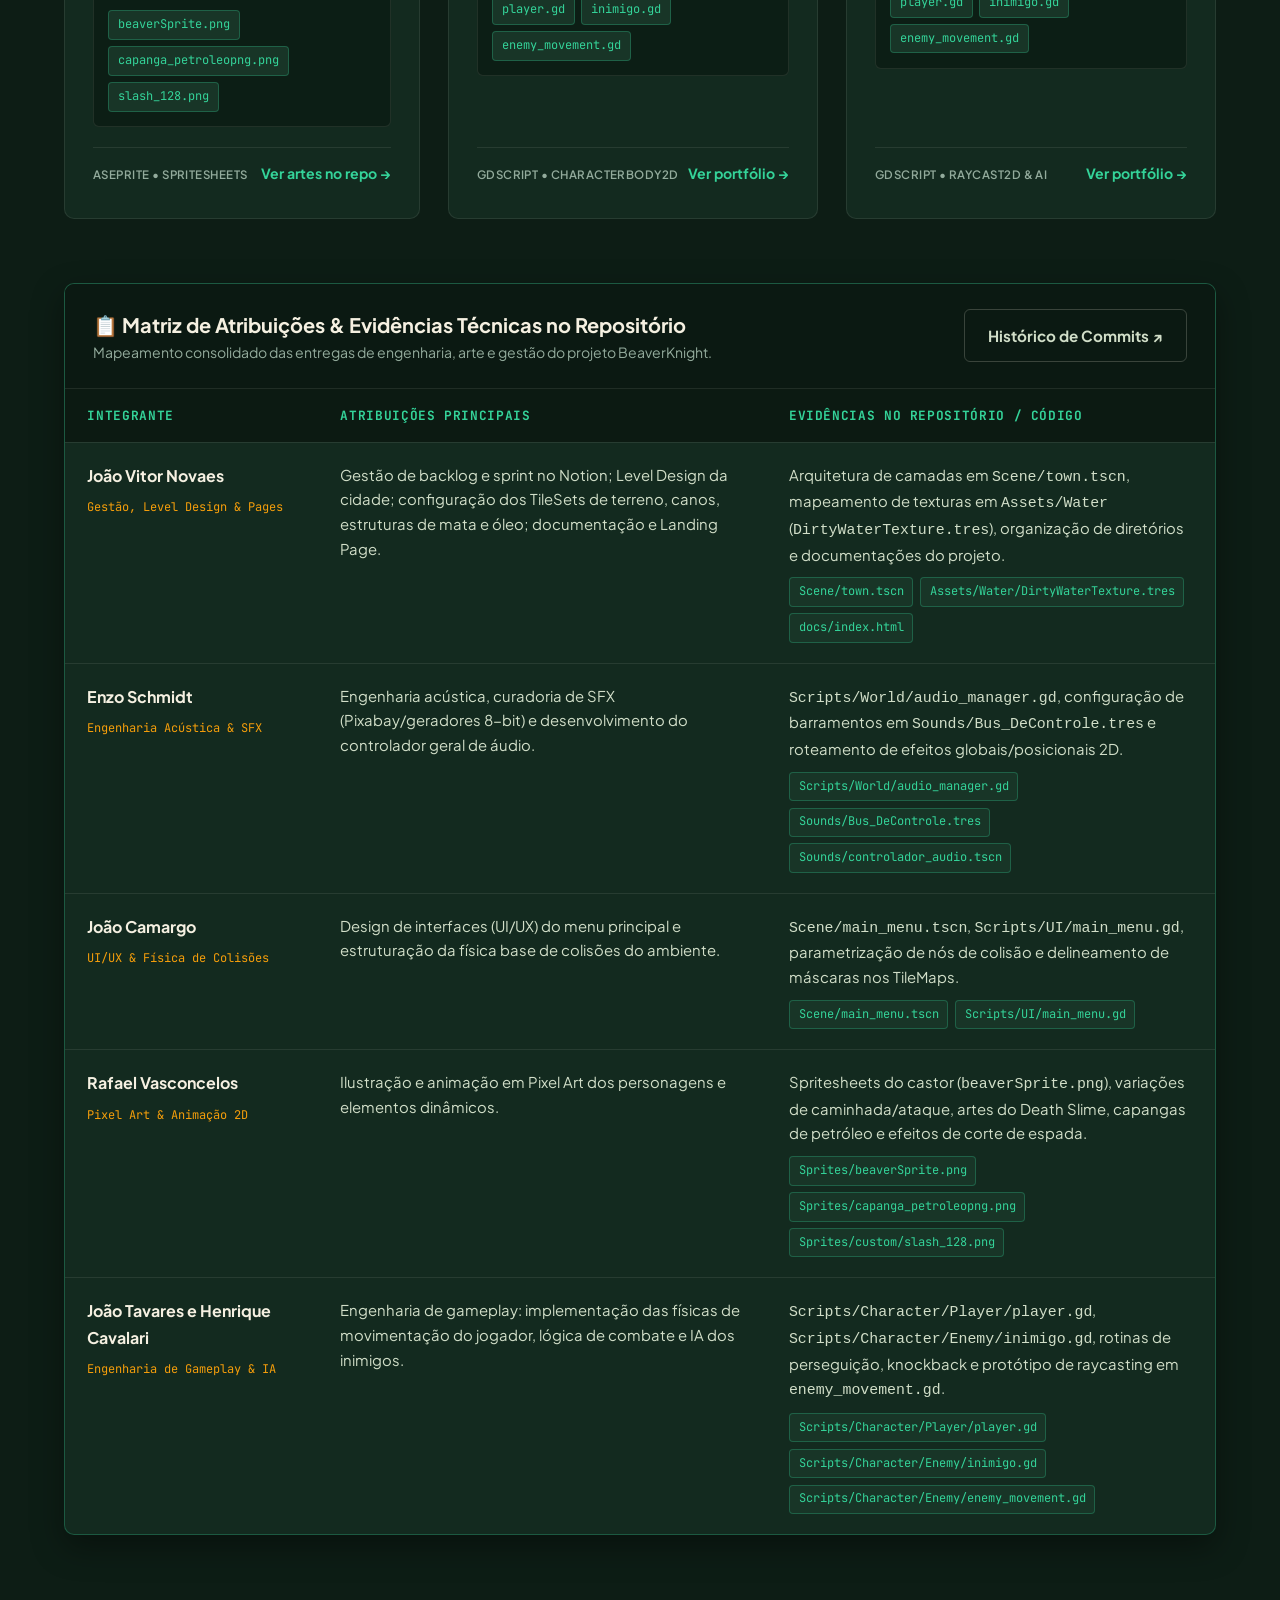
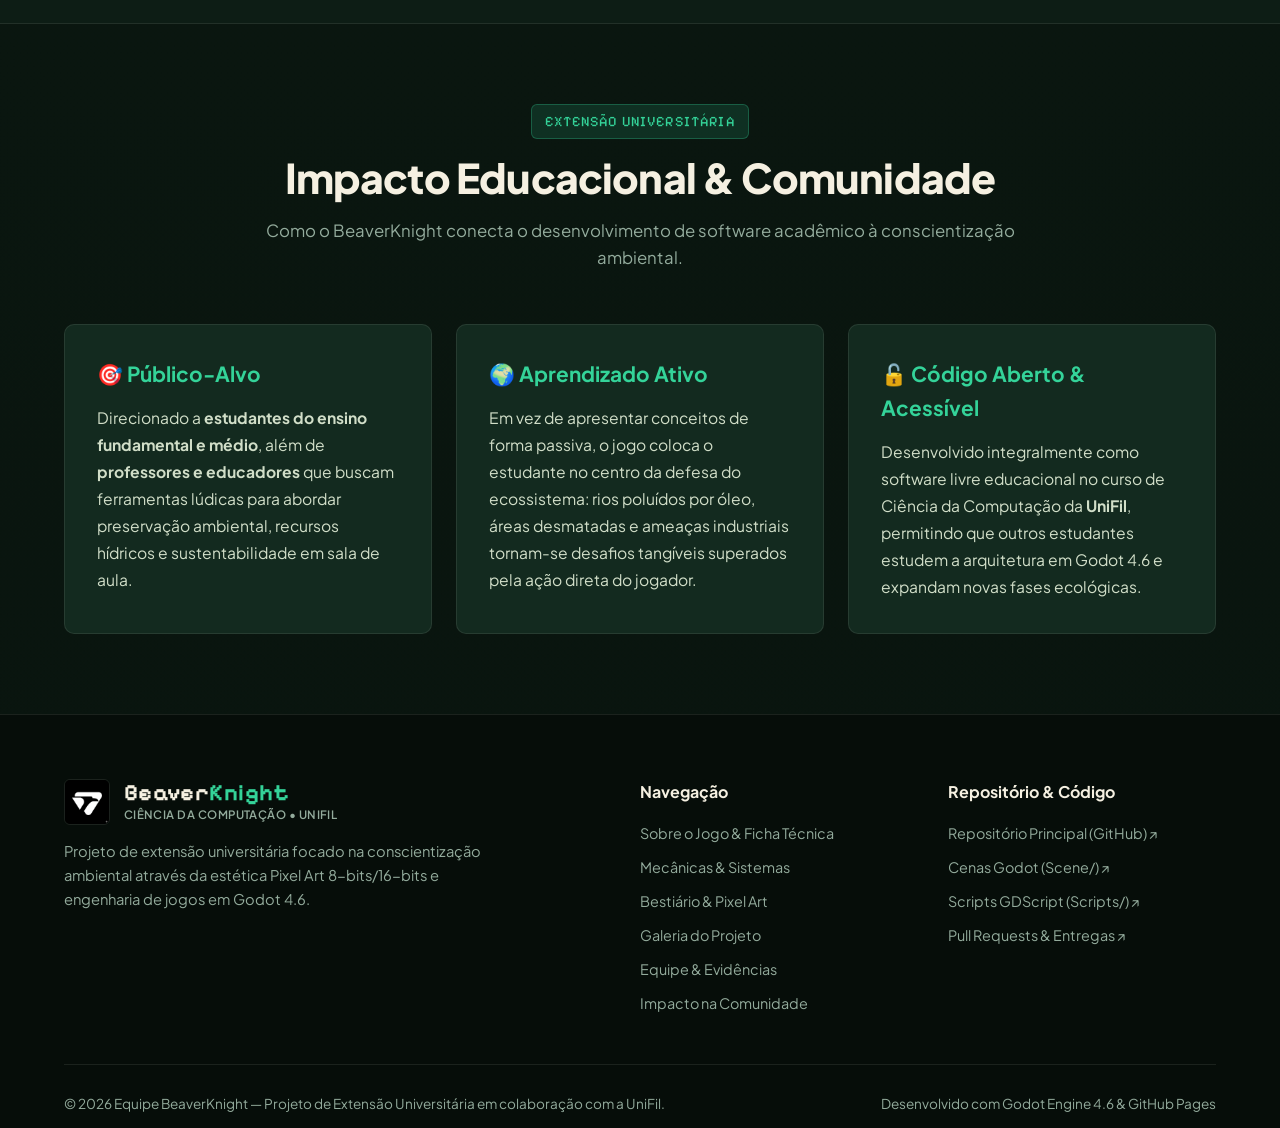
==== commit 9bf1d6c3: "feat(docs): moderniza GitHub Pages, documentacao e matriz de atribuicoes/evidencias da equipe" ====
--- a/docs/index.html
+++ b/docs/index.html
@@ -4,351 +4,1120 @@
 <head>
     <meta charset="UTF-8">
     <meta name="viewport" content="width=device-width, initial-scale=1.0">
-    <title>BeaverKinght | Sustentabilidade</title>
+    <title>BeaverKnight | Sustentabilidade & Ação 2D em Pixel Art — Extensão UniFil</title>
+    <meta name="description"
+        content="BeaverKnight é um jogo educativo 2D em Pixel Art desenvolvido na Godot Engine 4.6 como projeto de extensão universitária em Ciência da Computação na UniFil.">
+    <link rel="preconnect" href="https://fonts.googleapis.com">
+    <link rel="preconnect" href="https://fonts.gstatic.com" crossorigin>
+    <link
+        href="https://fonts.googleapis.com/css2?family=JetBrains+Mono:wght@500;600;700&family=Pixelify+Sans:wght@600;700&family=Plus+Jakarta+Sans:wght@400;500;600;700;800&display=swap"
+        rel="stylesheet">
     <link rel="stylesheet" href="assets/css/style.css">
 </head>
 
 <body>
-    <header class="navbar">
-        <div class="center">
-            <img src="assets/images/logoUnifil.png" alt="Emblema UniFil Pixel Art"
-                style="height: 60px; border-radius: 15px;">
-            <div class="logo" style="margin-left: 12px;">BeaverKnight</div>
-            <nav>
+    <!-- Popover global para inspeção de evidências técnicas -->
+    <div id="popoverGlobal" class="popover-global" role="tooltip" aria-hidden="true"></div>
+
+    <!-- Navbar -->
+    <header class="navbar" id="topNavbar">
+        <div class="center navbar-inner">
+            <a href="#" class="brand-group">
+                <img src="assets/images/logoUnifil.png" alt="Emblema UniFil" class="brand-logo-img">
+                <div class="brand-text">
+                    <div class="logo">Beaver<span>Knight</span></div>
+                    <span class="brand-sub">Extensão Universitária • UniFil</span>
+                </div>
+            </a>
+
+            <nav class="nav-links" aria-label="Navegação Principal">
                 <a href="#sobre">Sobre o Jogo</a>
-                <a href="#mecanicas">Mecânicas</a>
-                <a href="#equipe">Equipe</a>
+                <a href="#mecanicas">Mecânicas & Física</a>
+                <a href="#arte">Bestiário & Arte</a>
+                <a href="#galeria">Galeria</a>
+                <a href="#equipe">Equipe & Evidências</a>
                 <a href="#comunidade">Comunidade</a>
             </nav>
-            <button class="btn-primary">Jogar Agora</button>
+
+            <div class="nav-actions">
+                <a href="https://github.com/novaes11/BeaverKnight/tree/main/beaver-knight-app" target="_blank"
+                    rel="noopener noreferrer" class="btn-secondary">Código-Fonte</a>
+                <a href="#equipe" class="btn-primary">Ver Engenharia</a>
+            </div>
+
+            <button id="mobileMenuBtn" class="mobile-menu-btn" aria-label="Abrir menu de navegação"
+                aria-expanded="false">☰</button>
         </div>
+
+        <nav id="mobileDrawer" class="mobile-drawer" aria-label="Menu Mobile">
+            <a href="#sobre">Sobre o Jogo</a>
+            <a href="#mecanicas">Mecânicas & Física</a>
+            <a href="#arte">Bestiário & Arte</a>
+            <a href="#galeria">Galeria</a>
+            <a href="#equipe">Equipe & Evidências</a>
+            <a href="#comunidade">Comunidade</a>
+            <a href="https://github.com/novaes11/BeaverKnight" target="_blank" rel="noopener noreferrer">Repositório no
+                GitHub ↗</a>
+        </nav>
     </header>
 
-    <section class="hero center">
-        <div class="hero-content">
-            <h1>Sustentabilidade em 8-bits</h1>
-            <p>Salve o planeta em uma aventura 2D clássica. Aprenda sobre reciclagem, energia limpa e conservação com a
-                nostalgia do Gameboy.</p>
-
-            <form class="hero-form" onsubmit="event.preventDefault(); alert('Email cadastrado para novidades!');">
-                <input type="email" placeholder="Seu email acadêmico" required>
-                <button type="submit" class="btn-primary">Receber Novidades</button>
-            </form>
-
-            <ul class="hero-checks">
-                <li>
-                    <div>✓</div> Jogo educativo 100% gratuito.
-                </li>
-                <li>
-                    <div>✓</div> Projeto de extensão universitária.
-                </li>
-                <li>
-                    <div>✓</div> Funciona direto no navegador.
-                </li>
-            </ul>
-        </div>
-        <div class="hero-image">
-            <div class="placeholder-notebook">
-                <div class="screen">
-                    <video autoplay loop muted playsinline style="width: 100%; height: 100%; object-fit: cover;">
-                        <source src="assets/video/beaver_knight base design.mp4" type="video/mp4">
-                        Seu navegador não suporta a tag de vídeo.
-                    </video>
-                </div>
-                <div class="base"></div>
-            </div>
-        </div>
-    </section>
-
-    <section class="stats center">
-        <div class="stat-box">
-            <h2>3</h2>
-            <p>Fases Educativas</p>
-        </div>
-        <div class="stat-box">
-            <h2>5+</h2>
-            <p>Desafios Ecológicos</p>
-        </div>
-        <div class="stat-box">
-            <h2>8-bit</h2>
-            <p>Trilha Sonora Original</p>
-        </div>
-    </section>
-
-    <section id="sobre" class="about-section">
-        <div class="about-container center">
-            <div class="about-text">
-                <h2>Mais que um jogo, uma ferramenta educacional.</h2>
-                <p>O <strong>BeaverKinght</strong> não nasceu para ser apenas um passatempo. Como um projeto de
-                    extensão, nosso objetivo central é resolver uma falha de comunicação: como ensinar sustentabilidade
-                    e gestão de recursos sem parecer uma palestra entediante?</p>
-                <p>A resposta foi gamificar o aprendizado. Unimos a nostalgia visual da era 8-bits com mecânicas de
-                    causa e consequência. O jogador não apenas lê sobre reciclagem; ele precisa otimizar recursos na
-                    prática para não perder o jogo. Todo o motor de regras e física está sendo construído do zero,
-                    estruturando a lógica principal em C# para garantir robustez e escalabilidade nos sistemas do jogo.
+    <main>
+        <!-- Hero Section -->
+        <section class="hero center">
+            <div class="hero-content">
+                <div class="hero-tag">GODOT ENGINE 4.6 • GDSCRIPT • PIXEL ART 2D</div>
+                <h1>Defenda o Ecossistema em <span class="highlight-eco">8-Bits</span></h1>
+                <p class="hero-lead">
+                    Assuma o papel do <strong>Cavaleiro Castor</strong> em uma aventura top-down 2D contra a poluição
+                    industrial, vazamentos de óleo e contaminação hídrica. Um projeto de extensão universitária que
+                    transforma preservação ambiental em mecânicas reais de ação e causa e consequência.
                 </p>
-            </div>
-
-            <div class="about-specs">
-                <div class="spec-card">
-                    <h3>Ficha Técnica</h3>
-                    <ul class="spec-list">
-                        <li><span>Propósito:</span> Projeto de Extensão (UniFil)</li>
-                        <li><span>Gênero:</span> Educacional / Gerenciamento</li>
-                        <li><span>Linguagem Core:</span> C#</li>
-                        <li><span>Estética Visual:</span> Pixel Art 2D Retro</li>
-                        <li><span>Plataforma:</span> Web Browser</li>
-                    </ul>
-                </div>
-            </div>
-        </div>
-    </section>
-
-    <section class="features-grid">
-        <div class="center">
-            <h2>Mecânicas Principais</h2>
-            <div class="grid-container">
-                <div class="card teal">
-                    <div class="icon">♻️</div>
-                    <h3>Reciclagem</h3>
-                    <p>Separe resíduos corretamente para ganhar pontos e limpar o cenário.</p>
-                </div>
-                <div class="card purple">
-                    <div class="icon">⚡</div>
-                    <h3>Energia Limpa</h3>
-                    <p>Construa painéis solares e turbinas eólicas.</p>
-                </div>
-                <div class="card blue">
-                    <div class="icon">💧</div>
-                    <h3>Uso da Água</h3>
-                    <p>Conserte vazamentos e otimize a irrigação das plantações.</p>
-                </div>
-                <div class="card pink">
-                    <div class="icon">🌳</div>
-                    <h3>Reflorestamento</h3>
-                    <p>Plante árvores para recuperar áreas desmatadas do mapa.</p>
-                </div>
-            </div>
-        </div>
-    </section>
-
-    <section id="comunidade" class="about-section" style="background-image: none; background-color: var(--bg-panel);">
-        <div class="about-container center">
-            <div class="about-text" style="flex: 1; text-align: left;">
-                <h2>Impacto na Comunidade</h2>
-                <p>O <strong>BeaverKnight</strong> foi desenvolvido com um propósito claro: engajar e educar. Mas quem
-                    exatamente se beneficia com o nosso projeto e como ele ajuda a comunidade?</p>
-
-                <h3 style="color: var(--primary-teal); margin-top: 2rem; margin-bottom: 0.5rem; font-size: 1.5rem;">🎯
-                    Nosso Público-Alvo</h3>
-                <p>O projeto é direcionado principalmente a <strong>estudantes</strong> (desde o ensino básico até o
-                    médio), <strong>professores e educadores</strong> que buscam ferramentas didáticas inovadoras. Além
-                    disso, abrange o público em geral apaixonado por jogos retro que tem interesse em práticas de
-                    sustentabilidade.</p>
-
-                <h3 style="color: var(--primary-teal); margin-top: 2rem; margin-bottom: 0.5rem; font-size: 1.5rem;">🌍
-                    Como Contribuímos</h3>
-                <p>Acreditamos que a educação ambiental não precisa ser monótona. O projeto beneficia a comunidade ao
-                    oferecer uma <strong>ferramenta educacional 100% gratuita e acessível</strong> diretamente pelo
-                    navegador. Gamificando o aprendizado, transformamos conceitos essenciais — como reciclagem,
-                    conservação de água e transição para energias limpas — em mecânicas de causa e consequência. Isso
-                    ajuda a conscientizar as novas gerações sobre a gestão de recursos de forma interativa e divertida.
-                </p>
-            </div>
-        </div>
-    </section>
-
-    <section class="carousel-section">
-        <div class="carousel-header">
-            <h2>Galeria do Projeto</h2>
-            <p>Capturas de tela e evolução do desenvolvimento passo a passo.</p>
-        </div>
-
-        <div class="carousel-container">
-            <div class="carousel-track" id="track">
-
-                <div class="carousel-slide active">
-                    <img src="assets/images/more pictures.jpeg" alt="Gameplay 1">
-                    <div class="slide-overlay">
-                        <h3>Mecânica de Reciclagem</h3>
-                        <p>Interface do inventário e ambiente</p>
-                        <a href="#" class="slide-btn">Saiba mais</a>
+
+                <div class="hero-cta-group">
+                    <a href="#equipe" class="btn-primary" id="heroTeamBtn">Atribuições & Evidências</a>
+                    <a href="https://github.com/novaes11/BeaverKnight" target="_blank" rel="noopener noreferrer"
+                        class="btn-secondary" id="heroRepoBtn">Explorar Repositório ↗</a>
+                    <button type="button" class="btn-outline" id="showControlsBtn">Como Jogar</button>
+                </div>
+
+                <ul class="hero-checks">
+                    <li>
+                        <span class="check-badge">✓</span>
+                        <span>Arquitetura em camadas no Godot 4.6 (<code>TileMapLayer</code>, <code>CharacterBody2D</code> e <code>AnimationTree</code>).</span>
+                    </li>
+                    <li>
+                        <span class="check-badge">✓</span>
+                        <span>Projeto de extensão acadêmica — Ciência da Computação (UniFil).</span>
+                    </li>
+                    <li>
+                        <span class="check-badge">✓</span>
+                        <span>Engenharia acústica 8-bit autoral com controlador de áudio global e posicional 2D.</span>
+                    </li>
+                </ul>
+            </div>
+
+            <!-- Console Interativo de Demonstração -->
+            <div class="hero-showcase">
+                <div class="showcase-topbar">
+                    <div class="showcase-title">
+                        <span>●</span> <span>beaver-knight-app — 320×180px (Viewport 1280×720)</span>
                     </div>
-                </div>
-
-                <div class="carousel-slide">
-                    <img src="assets/images/more pictures.jpeg" alt="Gameplay 2">
-                    <div class="slide-overlay">
-                        <h3>Fase da Floresta</h3>
-                        <p>Reflorestamento em ação</p>
-                        <a href="#" class="slide-btn">Saiba mais</a>
+                    <div class="showcase-tabs" role="tablist" aria-label="Visualizações do Jogo">
+                        <button type="button" class="showcase-tab active" data-pane="pane-video" role="tab"
+                            aria-selected="true">Gameplay</button>
+                        <button type="button" class="showcase-tab" data-pane="pane-menu" role="tab"
+                            aria-selected="false">Tela Título</button>
+                        <button type="button" class="showcase-tab" data-pane="pane-controls" role="tab"
+                            aria-selected="false">Como Jogar</button>
                     </div>
                 </div>
 
-                <div class="carousel-slide">
-                    <img src="assets/images/more pictures.jpeg" alt="Gameplay 3">
-                    <div class="slide-overlay">
-                        <h3>Boss Fight: Petroleo</h3>
-                        <p>Desafio final da fase 1</p>
-                        <a href="#" class="slide-btn">Saiba mais</a>
+                <div class="showcase-viewport">
+                    <!-- Aba 1: Vídeo de Gameplay -->
+                    <div class="showcase-pane active" id="pane-video" role="tabpanel">
+                        <video autoplay loop muted playsinline>
+                            <source src="assets/video/beaver_knight base design.mp4" type="video/mp4">
+                            Seu navegador não suporta a reprodução de vídeo.
+                        </video>
                     </div>
-                </div>
-
-                <div class="carousel-slide">
-                    <img src="assets/images/more pictures.jpeg" alt="Gameplay 5">
-                    <div class="slide-overlay">
-                        <h3>Painéis Solares</h3>
-                        <p>Sistema de energia da base</p>
-                        <a href="#" class="slide-btn">Saiba mais</a>
+
+                    <!-- Aba 2: Arte Oficial do Menu Principal -->
+                    <div class="showcase-pane" id="pane-menu" role="tabpanel">
+                        <img src="assets/images/game/BeaverKnight-BG.png"
+                            alt="Tela título oficial do BeaverKnight em Pixel Art" class="pixelated">
                     </div>
-                </div>
-
-                <div class="carousel-slide">
-                    <img src="assets/images/more pictures.jpeg" alt="Gameplay 6">
-                    <div class="slide-overlay">
-                        <h3>Boss Fight: Radiação</h3>
-                        <p>Desafio final da fase 2</p>
-                        <a href="#" class="slide-btn">Saiba mais</a>
+
+                    <!-- Aba 3: Guia de Controles de main_menu.tscn -->
+                    <div class="showcase-pane controls-overlay-pane" id="pane-controls" role="tabpanel">
+                        <div class="controls-grid">
+                            <div class="control-item">
+                                <div class="keycap-group">
+                                    <span class="keycap">←</span>
+                                    <span class="keycap">↑</span>
+                                    <span class="keycap">↓</span>
+                                    <span class="keycap">→</span>
+                                </div>
+                                <div>
+                                    <h4>Movimentação Livre</h4>
+                                    <p>Use as setas direcionais (ou D-Pad) para deslocar o Castor pela cidade, pontes e
+                                        margens.</p>
+                                </div>
+                            </div>
+
+                            <div class="control-item">
+                                <div class="keycap-group">
+                                    <span class="keycap">Mouse 1</span>
+                                </div>
+                                <div>
+                                    <h4>Ataque Armado (Espada)</h4>
+                                    <p>Clique com o botão esquerdo para desferir um corte em cone de 140° contra inimigos
+                                        de poluição.</p>
+                                </div>
+                            </div>
+
+                            <div class="control-item">
+                                <div class="keycap-group">
+                                    <span class="keycap">Pontes</span>
+                                </div>
+                                <div>
+                                    <h4>Travessia Inteligente</h4>
+                                    <p>A camada <code>caminho_terreno</code> libera passagem sobre rios e bloqueia água
+                                        profunda.</p>
+                                </div>
+                            </div>
+
+                            <div class="control-item">
+                                <div class="keycap-group">
+                                    <span class="keycap">100 HP</span>
+                                </div>
+                                <div>
+                                    <h4>Combate & Respawn</h4>
+                                    <p>Gerencie o posicionamento contra a perseguição dos Slimes e Capangas de Petróleo.</p>
+                                </div>
+                            </div>
+                        </div>
                     </div>
                 </div>
 
-                <div class="carousel-slide">
-                    <img src="assets/images/more pictures.jpeg" alt="Gameplay 7">
-                    <div class="slide-overlay">
-                        <h3>Abertura de Hidreletrica</h3>
-                        <p>Sistema de energia da base</p>
-                        <a href="#" class="slide-btn">Saiba mais</a>
+                <div class="showcase-statusbar">
+                    <span>Cena principal: <code>res://Scene/town.tscn</code></span>
+                    <span>Áudio Autoload: <code>res://Sounds/controlador_audio.tscn</code></span>
+                </div>
+            </div>
+        </section>
+
+        <!-- Métricas de Engenharia -->
+        <section class="stats center" aria-label="Indicadores Técnicos do Projeto">
+            <div class="stat-box">
+                <span class="stat-label-top">Motor & Linguagem</span>
+                <h2>Godot 4.6</h2>
+                <p>Lógica modular em GDScript com renderização 2D Pixel-Perfect</p>
+            </div>
+            <div class="stat-box">
+                <span class="stat-label-top">Level Design</span>
+                <h2>4 Layers</h2>
+                <p>Terreno base, caminhos/pontes, vegetação e construções em <code>town.tscn</code></p>
+            </div>
+            <div class="stat-box">
+                <span class="stat-label-top">Engenharia Acústica</span>
+                <h2>16 Canais</h2>
+                <p>Pools dedicados de <code>AudioStreamPlayer</code> global e posicional 2D</p>
+            </div>
+            <div class="stat-box">
+                <span class="stat-label-top">Desenvolvimento</span>
+                <h2>6 Devs</h2>
+                <p>Equipe integrada em Gestão, Level Design, Áudio, UI/UX, Pixel Art e Gameplay</p>
+            </div>
+        </section>
+
+        <!-- Sobre o Jogo & Ficha Técnica -->
+        <section id="sobre" class="about-section">
+            <div class="about-container center">
+                <div class="about-text">
+                    <span class="section-kicker">Proposta & Arquitetura</span>
+                    <h2>Mais que um jogo: educação ambiental gamificada com engenharia moderna.</h2>
+                    <p>
+                        O <strong>BeaverKnight</strong> nasceu como um projeto de extensão universitária com uma missão
+                        clara: transformar temas urgentes de sustentabilidade — conservação de recursos hídricos,
+                        combate à contaminação por petróleo, reflorestamento e transição energética — em uma experiência
+                        interativa e memorável.
+                    </p>
+                    <p>
+                        Desenvolvido na <strong>Godot Engine 4.6</strong> utilizando <strong>GDScript</strong>, o jogo
+                        implementa movimentação livre contínua com detecção inteligente de camadas de terreno, sistema
+                        de combate direcional baseado em produto escalar (<em>dot product</em>), inteligência artificial
+                        de perseguição com física de repulsão (<em>knockback</em>) e uma arquitetura acústica 8-bit com
+                        roteamento por barramentos dedicados.
+                    </p>
+
+                    <div class="architecture-pills">
+                        <span class="arch-pill">Scene/town.tscn</span>
+                        <span class="arch-pill">Scripts/Character/Player/player.gd</span>
+                        <span class="arch-pill">Scripts/Character/Enemy/inimigo.gd</span>
+                        <span class="arch-pill">Scripts/World/audio_manager.gd</span>
+                        <span class="arch-pill">Scene/main_menu.tscn</span>
+                        <span class="arch-pill">Assets/Water/DirtyWaterTexture.tres</span>
                     </div>
                 </div>
 
-                <div class="carousel-slide">
-                    <img src="assets/images/more pictures.jpeg" alt="Gameplay 8">
-                    <div class="slide-overlay">
-                        <h3>Percurso hostil</h3>
-                        <p>Sistema de energia da base</p>
-                        <a href="#" class="slide-btn">Saiba mais</a>
+                <div class="about-specs">
+                    <div class="spec-card">
+                        <div class="spec-card-header">
+                            <h3>Ficha Técnica</h3>
+                            <span class="spec-version">v4.6 GL_COMPAT</span>
+                        </div>
+                        <ul class="spec-list">
+                            <li><span>Vínculo Acadêmico:</span> <strong>Projeto de Extensão (UniFil)</strong></li>
+                            <li><span>Gênero:</span> <strong>Action RPG 2D / Educacional Ambiental</strong></li>
+                            <li><span>Engine & Core:</span> <code>Godot 4.6 + GDScript</code></li>
+                            <li><span>Resolução Base:</span> <code>320×180 px (Snap 2D Pixel)</code></li>
+                            <li><span>Física de Mapa:</span> <code>TileMapLayer + Collision Masks</code></li>
+                            <li><span>Animação:</span> <code>AnimationTree (StateMachine)</code></li>
+                            <li><span>Arquitetura de Áudio:</span> <code>Bus_DeControle.tres (Music/Effect)</code></li>
+                        </ul>
                     </div>
                 </div>
-
-            </div>
-        </div>
-
-        <div class="carousel-controls">
-            <button id="prevBtn" class="control-btn">&#8592;</button>
-            <button id="nextBtn" class="control-btn">&#8594;</button>
-        </div>
-    </section>
-
-    <section id="equipe" class="team-section center">
-        <div class="team-header">
-            <h2>Quem somos</h2>
-            <p>Conheça os desenvolvedores por trás da engine e da arte.</p>
-        </div>
-
-        <div class="team-grid">
-            <div class="team-card">
-                <div class="avatar-container">
-                    <img src="assets/team members/foto_novaes.jpeg" alt="Foto de Novaes">
-                    <span class="accent-mark purple"></span>
-                </div>
-                <h4 class="team-name">João Vitor Novaes</h4>
-                <span class="team-role">Lead Developer</span>
-                <p class="team-bio">Responsável pela arquitetura do jogo e lógica central em C#, otimizando os ciclos de
-                    renderização 2D.</p>
-                <a href="https://novaes11.github.io/PortifolioWeb/index.html" class="more-link ">Ver perfil</a>
-            </div>
-
-            <div class="team-card">
-                <div class="avatar-container">
-                    <img src="assets/team members/foto_henrique.jpg" alt="Foto de Henrique">
-                    <span class="accent-mark teal"></span>
-                </div>
-                <h4 class="team-name">Henrique Cavalari</h4>
-                <span class="team-role">Game Designer / Artista 2D</span>
-                <p class="team-bio">Gerenciou a criação de assets 2D, paleta de cores 8-bits e level design das 3 fases
-                    principais.</p>
-                <a href="https://justtryingtodohomework.github.io/MeuCurriculo" target="_blank" class="more-link">Ver
-                    perfil</a>
-            </div>
-
-            <div class="team-card">
-                <div class="avatar-container">
-                    <img src="assets/team members/foto_tavares.jpg" alt="Foto de Tavares">
-                    <span class="accent-mark blue"></span>
-                </div>
-                <h4 class="team-name">João Vitor Szczypior </h4>
-                <span class="team-role">Programador de Gameplay</span>
-                <p class="team-bio">Implementou os sistemas de colisão, física de movimentação e a lógica de coleta de
-                    resíduos.</p>
-                <a href="https://joaoszczypiorzz.github.io/Curriculo/" target="_blank" class="more-link">Ver perfil</a>
-            </div>
-
-            <div class="team-card">
-                <div class="avatar-container">
-                    <img src="assets/team members/foto_rafael.jpeg" alt="Foto do Membro 4">
-                    <span class="accent-mark pink"></span>
-                </div>
-                <h4 class="team-name">Rafael Vasconcelos</h4>
-                <span class="team-role">UX/UI Developer</span>
-                <p class="team-bio">Desenvolveu a interface de usuário, painéis de inventário e os menus de navegação do
-                    jogo.</p>
-                <a href="#link-para-o-perfil" class="more-link">Ver perfil</a>
-            </div>
-
-            <div class="team-card">
-                <div class="avatar-container">
-                    <img src="assets/team members/foto_camargo.jpeg" alt="Foto de João Camargo">
-                    <span class="accent-mark purple"></span>
-                </div>
-                <h4 class="team-name">João Vitor Ribeiro De Morais Camargo</h4>
-                <span class="team-role">Desenvolvedor de Gameplay</span>
-                <p class="team-bio">Auxiliou no desenvolvimento das mecânicas do jogo, estruturação do projeto e na
-                    implementação de funcionalidades.</p>
-                <a href="https://jcamargo26.github.io/CurriculoJoao/" class="more-link">Ver perfil</a>
-            </div>
-
-            <div class="team-card">
-                <div class="avatar-container">
-                    <img src="assets/team members/foto_enzo.jpg" alt="Foto do Enzo">
-                    <span class="accent-mark teal"></span>
-                </div>
-                <h4 class="team-name">Enzo Schmidt Pastore</h4>
-                <span class="team-role">QA & Testes</span>
-                <p class="team-bio">Realizou os testes de bugs, balanceamento da dificuldade e documentação técnica do
-                    projeto.</p>
-                <a href="https://enzoschmidt-1.github.io/Curriculo/" class="more-link">Ver perfil</a>
-            </div>
-        </div>
-    </section>
-
+            </div>
+        </section>
+
+        <!-- Mecânicas & Sistemas Implementados -->
+        <section id="mecanicas" class="features-grid">
+            <div class="center">
+                <div class="section-header">
+                    <span class="section-kicker">Sistemas do Jogo</span>
+                    <h2>Mecânicas Ambientais & Engenharia de Gameplay</h2>
+                    <p>Como os pilares de sustentabilidade se conectam diretamente aos sistemas programados no
+                        repositório.</p>
+                </div>
+
+                <div class="grid-container">
+                    <article class="mechanic-card river-blue">
+                        <div>
+                            <div class="mechanic-top">
+                                <div class="mechanic-icon">💧</div>
+                                <span class="mechanic-tag">Hidrografia & Colisão</span>
+                            </div>
+                            <h3>Gestão Hídrica & Travessia</h3>
+                            <p>
+                                Mapeamento de texturas animadas entre águas limpas e poluídas, com verificação em tempo
+                                real de <code>source_id</code> no terreno base e liberação dinâmica de passagem sobre
+                                pontes em <code>caminho_terreno</code>.
+                            </p>
+                        </div>
+                        <div class="mechanic-code-ref">
+                            <span>DirtyWaterTexture.tres</span>
+                            <span>player.gd</span>
+                        </div>
+                    </article>
+
+                    <article class="mechanic-card oil-combat">
+                        <div>
+                            <div class="mechanic-top">
+                                <div class="mechanic-icon">⚔️</div>
+                                <span class="mechanic-tag">Combate & IA</span>
+                            </div>
+                            <h3>Defesa contra Poluição</h3>
+                            <p>
+                                Combate corpo-a-corpo com detecção de proximidade imediata (<code>12px</code>) e cone
+                                frontal de 140° (<code>28px</code>) contra Slimes tóxicos e Capangas de Petróleo dotados
+                                de IA de perseguição e <em>knockback</em>.
+                            </p>
+                        </div>
+                        <div class="mechanic-code-ref">
+                            <span>inimigo.gd</span>
+                            <span>enemy_movement.gd</span>
+                        </div>
+                    </article>
+
+                    <article class="mechanic-card eco-green">
+                        <div>
+                            <div class="mechanic-top">
+                                <div class="mechanic-icon">🌲</div>
+                                <span class="mechanic-tag">Level Design 2D</span>
+                            </div>
+                            <h3>Arquitetura de Camadas</h3>
+                            <p>
+                                Cenário urbano e florestal estruturado em camadas independentes para terreno, estradas,
+                                vegetação, encanamentos e estruturas industriais, integrando máscaras físicas de colisão
+                                nos TileMaps.
+                            </p>
+                        </div>
+                        <div class="mechanic-code-ref">
+                            <span>Scene/town.tscn</span>
+                            <span>TileMapLayer</span>
+                        </div>
+                    </article>
+
+                    <article class="mechanic-card beaver-wood">
+                        <div>
+                            <div class="mechanic-top">
+                                <div class="mechanic-icon">🔊</div>
+                                <span class="mechanic-tag">Áudio 8-Bit & UI</span>
+                            </div>
+                            <h3>Imersão Acústica & HUD</h3>
+                            <p>
+                                Controlador global com 8 canais de SFX globais e 8 posicionais 2D, passos sincronizados
+                                à animação com variação de <em>pitch</em> e menu principal temático em moldura de
+                                folhagem.
+                            </p>
+                        </div>
+                        <div class="mechanic-code-ref">
+                            <span>audio_manager.gd</span>
+                            <span>main_menu.gd</span>
+                        </div>
+                    </article>
+                </div>
+            </div>
+        </section>
+
+        <!-- Bestiário, Sprites & Direção de Arte -->
+        <section id="arte" class="art-showcase-section">
+            <div class="center">
+                <div class="section-header">
+                    <span class="section-kicker">Direção de Arte & Assets</span>
+                    <h2>Personagens, Inimigos & Recursos Visuais</h2>
+                    <p>Spritesheets originais, animações dinâmicas e TileSets configurados no repositório do projeto.</p>
+                </div>
+
+                <div class="sprite-grid">
+                    <article class="sprite-card">
+                        <div class="sprite-stage">
+                            <span class="sprite-badge">Protagonista</span>
+                            <img src="assets/images/game/beaverSprite.png" alt="Spritesheet do Cavaleiro Castor"
+                                class="pixelated">
+                        </div>
+                        <div class="sprite-info">
+                            <h3>Cavaleiro Castor</h3>
+                            <p>Spritesheet direcional com variações de caminhada e repouso, integrado à árvore de
+                                estados <code>AnimationTree</code> e efeitos de corte de espada.</p>
+                            <div class="sprite-meta">Sprites/beaverSprite.png • custom/slash_128.png</div>
+                        </div>
+                    </article>
+
+                    <article class="sprite-card">
+                        <div class="sprite-stage">
+                            <span class="sprite-badge">Ameaça de Petróleo</span>
+                            <img src="assets/images/game/capanga_petroleopng.png"
+                                alt="Spritesheet do Capanga de Petróleo" class="pixelated">
+                        </div>
+                        <div class="sprite-info">
+                            <h3>Capanga de Petróleo</h3>
+                            <p>Inimigo temático representando os derramamentos de óleo, com quadros de surgimento do
+                                solo, deslocamento viscoso e investida de curto alcance.</p>
+                            <div class="sprite-meta">Sprites/capanga_petroleopng.png</div>
+                        </div>
+                    </article>
+
+                    <article class="sprite-card">
+                        <div class="sprite-stage">
+                            <span class="sprite-badge">Inimigo Ativo</span>
+                            <img src="assets/images/game/DeathSlime.gif" alt="Animação do Death Slime"
+                                class="pixelated" style="width: 96px; height: 96px;">
+                        </div>
+                        <div class="sprite-info">
+                            <h3>Death Slime (Lodo Tóxico)</h3>
+                            <p>Criatura hostil gerada pelo <code>enemy_spawn.gd</code> em grade de 16px, equipada com IA
+                                de perseguição contínua e som posicional 2D ao ser derrotada.</p>
+                            <div class="sprite-meta">Scene/inimigo.tscn • Scripts/Character/Enemy/inimigo.gd</div>
+                        </div>
+                    </article>
+
+                    <article class="sprite-card">
+                        <div class="sprite-stage">
+                            <span class="sprite-badge">Assets/Water</span>
+                            <div class="water-comparison-stage">
+                                <div class="water-sample">
+                                    <img src="assets/images/game/water_tileset1.png" alt="Tile de Água Limpa"
+                                        class="pixelated">
+                                    <span>WaterTexture</span>
+                                </div>
+                                <div class="water-sample">
+                                    <img src="assets/images/game/dirty_water_tileset1.png" alt="Tile de Água Poluída"
+                                        class="pixelated">
+                                    <span>DirtyWater</span>
+                                </div>
+                            </div>
+                        </div>
+                        <div class="sprite-info">
+                            <h3>Hidrografia Dinâmica</h3>
+                            <p>Texturas animadas em 8 quadros (<code>AnimatedTexture</code>) contrastando rios
+                                cristalinos e zonas afetadas por rejeitos industriais.</p>
+                            <div class="sprite-meta">Assets/Water/DirtyWaterTexture.tres</div>
+                        </div>
+                    </article>
+                </div>
+            </div>
+        </section>
+
+        <!-- Galeria do Projeto -->
+        <section id="galeria" class="carousel-section">
+            <div class="center">
+                <div class="section-header">
+                    <span class="section-kicker">Bastidores & Artefatos</span>
+                    <h2>Galeria de Desenvolvimento</h2>
+                    <p>Explore as interfaces, folhas de sprites, variações de terreno e cenas construídas para o
+                        BeaverKnight.</p>
+                </div>
+            </div>
+
+            <div class="carousel-container">
+                <div class="carousel-track" id="track">
+                    <article class="carousel-slide active">
+                        <div class="slide-media">
+                            <img src="assets/images/game/BeaverKnight-BG.png"
+                                alt="Arte do Menu Principal BeaverKnight">
+                        </div>
+                        <div class="slide-body">
+                            <span class="slide-tag">UI/UX • Scene/main_menu.tscn</span>
+                            <h3>Interface do Menu Principal</h3>
+                            <p>Cenário ilustrado em Pixel Art com o Cavaleiro Castor, cachoeira, turbinas eólicas e
+                                painéis solares em contraste com a poluição fabril.</p>
+                        </div>
+                    </article>
+
+                    <article class="carousel-slide">
+                        <div class="slide-media">
+                            <img src="assets/images/more pictures.jpeg" alt="Conceito visual da vila e jornada">
+                        </div>
+                        <div class="slide-body">
+                            <span class="slide-tag">Level Design • Scene/town.tscn</span>
+                            <h3>Arquitetura da Cidade & Floresta</h3>
+                            <p>Composição das camadas de terreno, caminhos, pontes e edificações para exploração livre
+                                do jogador.</p>
+                        </div>
+                    </article>
+
+                    <article class="carousel-slide">
+                        <div class="slide-media">
+                            <img src="assets/images/game/slash_128.png" alt="Spritesheet de ataque armado com espada"
+                                class="contain-pixel">
+                        </div>
+                        <div class="slide-body">
+                            <span class="slide-tag">Pixel Art • Sprites/custom/slash_128.png</span>
+                            <h3>Animação de Corte de Espada</h3>
+                            <p>Quadros de animação em 4 direções sincronizados com o estado <code>attack_armed</code> e
+                                o efeito sonoro <code>Som-espada.wav</code>.</p>
+                        </div>
+                    </article>
+
+                    <article class="carousel-slide">
+                        <div class="slide-media">
+                            <img src="assets/images/game/testeTileSet.jpeg" alt="Folha de TileSets de Ambientação Suja">
+                        </div>
+                        <div class="slide-body">
+                            <span class="slide-tag">TileSets • Assets/Tilesets</span>
+                            <h3>Variações de Solo & Ambientação</h3>
+                            <p>Folha de terrenos, trilhas de terra e detalhes ambientais usados na pintura das camadas
+                                do mapa.</p>
+                        </div>
+                    </article>
+
+                    <article class="carousel-slide">
+                        <div class="slide-media">
+                            <img src="assets/images/game/capanga_petroleopng.png"
+                                alt="Spritesheet completo dos Capangas de Petróleo" class="contain-pixel">
+                        </div>
+                        <div class="slide-body">
+                            <span class="slide-tag">Inimigos • Sprites/capanga_petroleopng.png</span>
+                            <h3>Anatomia dos Capangas de Petróleo</h3>
+                            <p>Sequência completa de quadros em Pixel Art ilustrando a formação, locomoção e ataque das
+                                criaturas de óleo.</p>
+                        </div>
+                    </article>
+
+                    <article class="carousel-slide">
+                        <div class="slide-media">
+                            <img src="assets/images/game/environment.png" alt="Atlas de vegetação, relevo e pontes"
+                                class="contain-pixel">
+                        </div>
+                        <div class="slide-body">
+                            <span class="slide-tag">Mundo • Assets/levels/environment.png</span>
+                            <h3>Atlas de Ecossistema & Pontes</h3>
+                            <p>Conjunto modular de árvores, encostas, cercas e pontes que compõem as camadas
+                                <code>vegetação_layer</code> e <code>caminho_terreno</code>.</p>
+                        </div>
+                    </article>
+                </div>
+
+                <div class="carousel-controls">
+                    <button id="prevBtn" class="control-btn" aria-label="Slide anterior">&#8592;</button>
+                    <div id="carouselDots" class="carousel-dots" aria-label="Indicadores de slide"></div>
+                    <button id="nextBtn" class="control-btn" aria-label="Próximo slide">&#8594;</button>
+                </div>
+            </div>
+        </section>
+
+        <!-- Equipe & Evidências no Repositório / Código -->
+        <section id="equipe" class="team-section">
+            <div class="center">
+                <div class="section-header">
+                    <span class="section-kicker">Engenharia & Autoria</span>
+                    <h2>Equipe de Desenvolvimento & Evidências no Código</h2>
+                    <p>
+                        Conheça as atribuições técnicas de cada integrante durante o desenvolvimento do projeto/jogo e
+                        as respectivas evidências auditáveis diretamente no repositório.
+                    </p>
+                </div>
+
+                <!-- Filtros Interativos por Frente de Trabalho -->
+                <div class="team-filters" role="toolbar" aria-label="Filtrar integrantes por especialidade">
+                    <button type="button" class="filter-btn active" data-filter="all">Todos os Integrantes (6)</button>
+                    <button type="button" class="filter-btn" data-filter="level-mgmt">Gestão, Level Design & Pages</button>
+                    <button type="button" class="filter-btn" data-filter="audio">Engenharia Acústica & SFX</button>
+                    <button type="button" class="filter-btn" data-filter="ui-physics">UI/UX & Física de Colisão</button>
+                    <button type="button" class="filter-btn" data-filter="pixel-art">Pixel Art & Animação</button>
+                    <button type="button" class="filter-btn" data-filter="gameplay-ai">Engenharia de Gameplay & IA</button>
+                </div>
+
+                <!-- Cards Individuais dos Integrantes -->
+                <div class="team-grid" id="teamGrid">
+                    <!-- 1. João Vitor Novaes -->
+                    <article class="team-card" data-category="level-mgmt">
+                        <div>
+                            <div class="team-card-top">
+                                <div class="avatar-container">
+                                    <img src="assets/team members/foto_novaes.jpeg" alt="Foto de João Vitor Novaes">
+                                    <span class="role-dot eco" title="Gestão, Level Design & Pages"></span>
+                                </div>
+                                <div class="team-identity">
+                                    <h3 class="team-name">João Vitor Novaes</h3>
+                                    <span class="team-role">Gestão Ágil, Level Design & Web</span>
+                                    <span class="team-unit-badge">Arquitetura de Cena & Documentação</span>
+                                </div>
+                            </div>
+
+                            <div class="team-section-label">Atribuições Principais</div>
+                            <p class="team-bio">
+                                Gestão de backlog e sprint no Notion; Level Design da cidade; configuração dos TileSets
+                                de terreno, canos, estruturas de mata e óleo; documentação e Landing Page.
+                            </p>
+
+                            <div class="evidence-box">
+                                <div class="team-section-label">Evidências no Repositório / Código</div>
+                                <p>
+                                    Arquitetura de camadas em <code>Scene/town.tscn</code>, mapeamento de texturas em
+                                    <code>Assets/Water</code> (<code>DirtyWaterTexture.tres</code>), organização de
+                                    diretórios e documentações do projeto.
+                                </p>
+                                <div class="evidence-chips">
+                                    <a href="https://github.com/novaes11/BeaverKnight/blob/main/beaver-knight-app/Scene/town.tscn"
+                                        target="_blank" rel="noopener noreferrer" class="code-chip"
+                                        data-code-title="Scene/town.tscn"
+                                        data-code-desc="Cena principal com arquitetura multi-layer (tipo_terreno, caminho_terreno, vegetação_layer e construções_layer).">Scene/town.tscn</a>
+                                    <a href="https://github.com/novaes11/BeaverKnight/blob/main/beaver-knight-app/Assets/Water/DirtyWaterTexture.tres"
+                                        target="_blank" rel="noopener noreferrer" class="code-chip"
+                                        data-code-title="Assets/Water/DirtyWaterTexture.tres"
+                                        data-code-desc="Recurso AnimatedTexture de 8 frames mapeando a água contaminada nos TileSets do mapa.">DirtyWaterTexture.tres</a>
+                                    <a href="https://github.com/novaes11/BeaverKnight/blob/main/docs/index.html"
+                                        target="_blank" rel="noopener noreferrer" class="code-chip"
+                                        data-code-title="docs/ & README.md"
+                                        data-code-desc="Landing Page oficial no GitHub Pages, organização de diretórios e documentação técnica.">docs/index.html</a>
+                                </div>
+                            </div>
+                        </div>
+
+                        <div class="team-card-footer">
+                            <span class="brand-sub">Notion • Godot TileSets</span>
+                            <a href="https://novaes11.github.io/PortifolioWeb/index.html" target="_blank"
+                                rel="noopener noreferrer" class="more-link">Ver portfólio →</a>
+                        </div>
+                    </article>
+
+                    <!-- 2. Enzo Schmidt -->
+                    <article class="team-card" data-category="audio">
+                        <div>
+                            <div class="team-card-top">
+                                <div class="avatar-container">
+                                    <img src="assets/team members/foto_enzo.jpg" alt="Foto de Enzo Schmidt Pastore">
+                                    <span class="role-dot cyan" title="Engenharia Acústica & Áudio"></span>
+                                </div>
+                                <div class="team-identity">
+                                    <h3 class="team-name">Enzo Schmidt</h3>
+                                    <span class="team-role">Engenharia Acústica & Áudio</span>
+                                    <span class="team-unit-badge">Controlador Global & SFX 8-Bit</span>
+                                </div>
+                            </div>
+
+                            <div class="team-section-label">Atribuições Principais</div>
+                            <p class="team-bio">
+                                Engenharia acústica, curadoria de SFX (Pixabay/geradores 8-bit) e desenvolvimento do
+                                controlador geral de áudio.
+                            </p>
+
+                            <div class="evidence-box">
+                                <div class="team-section-label">Evidências no Repositório / Código</div>
+                                <p>
+                                    <code>Scripts/World/audio_manager.gd</code>, configuração de barramentos em
+                                    <code>Sounds/Bus_DeControle.tres</code> e roteamento de efeitos
+                                    globais/posicionais 2D.
+                                </p>
+                                <div class="evidence-chips">
+                                    <a href="https://github.com/novaes11/BeaverKnight/blob/main/beaver-knight-app/Scripts/World/audio_manager.gd"
+                                        target="_blank" rel="noopener noreferrer" class="code-chip"
+                                        data-code-title="Scripts/World/audio_manager.gd"
+                                        data-code-desc="Singleton Autoload com pools de 8 canais AudioStreamPlayer e 8 canais AudioStreamPlayer2D posicionais.">audio_manager.gd</a>
+                                    <a href="https://github.com/novaes11/BeaverKnight/blob/main/beaver-knight-app/Sounds/Bus_DeControle.tres"
+                                        target="_blank" rel="noopener noreferrer" class="code-chip"
+                                        data-code-title="Sounds/Bus_DeControle.tres"
+                                        data-code-desc="AudioBusLayout customizado separando os barramentos Master, Music e Effect.">Bus_DeControle.tres</a>
+                                    <a href="https://github.com/novaes11/BeaverKnight/tree/main/beaver-knight-app/Sounds"
+                                        target="_blank" rel="noopener noreferrer" class="code-chip"
+                                        data-code-title="Sounds/Effects & Soundtrack"
+                                        data-code-desc="Acervo de efeitos 8-bit (espada, passos, dano, morte, respawn) e trilhas de menu e combate.">Sounds/Effects</a>
+                                </div>
+                            </div>
+                        </div>
+
+                        <div class="team-card-footer">
+                            <span class="brand-sub">AudioStream2D • Buses</span>
+                            <a href="https://enzoschmidt-1.github.io/Curriculo/" target="_blank"
+                                rel="noopener noreferrer" class="more-link">Ver portfólio →</a>
+                        </div>
+                    </article>
+
+                    <!-- 3. João Camargo -->
+                    <article class="team-card" data-category="ui-physics">
+                        <div>
+                            <div class="team-card-top">
+                                <div class="avatar-container">
+                                    <img src="assets/team members/foto_camargo.jpeg" alt="Foto de João Camargo">
+                                    <span class="role-dot amber" title="UI/UX & Física de Colisões"></span>
+                                </div>
+                                <div class="team-identity">
+                                    <h3 class="team-name">João Camargo</h3>
+                                    <span class="team-role">UI/UX Design & Física de Colisão</span>
+                                    <span class="team-unit-badge">Interfaces & Máscaras de TileMap</span>
+                                </div>
+                            </div>
+
+                            <div class="team-section-label">Atribuições Principais</div>
+                            <p class="team-bio">
+                                Design de interfaces (UI/UX) do menu principal e estruturação da física base de
+                                colisões do ambiente.
+                            </p>
+
+                            <div class="evidence-box">
+                                <div class="team-section-label">Evidências no Repositório / Código</div>
+                                <p>
+                                    <code>Scene/main_menu.tscn</code>, <code>Scripts/UI/main_menu.gd</code>,
+                                    parametrização de nós de colisão e delineamento de máscaras nos TileMaps.
+                                </p>
+                                <div class="evidence-chips">
+                                    <a href="https://github.com/novaes11/BeaverKnight/blob/main/beaver-knight-app/Scene/main_menu.tscn"
+                                        target="_blank" rel="noopener noreferrer" class="code-chip"
+                                        data-code-title="Scene/main_menu.tscn"
+                                        data-code-desc="Estrutura de UI do Menu Principal, LeafFrame, StyleBoxFlat customizados e modal Como Jogar.">Scene/main_menu.tscn</a>
+                                    <a href="https://github.com/novaes11/BeaverKnight/blob/main/beaver-knight-app/Scripts/UI/main_menu.gd"
+                                        target="_blank" rel="noopener noreferrer" class="code-chip"
+                                        data-code-title="Scripts/UI/main_menu.gd"
+                                        data-code-desc="Controle de fluxo entre tela inicial, painel de instruções, foco de botões e gatilhos sonoros.">main_menu.gd</a>
+                                    <a href="https://github.com/novaes11/BeaverKnight/blob/main/beaver-knight-app/Scene/town.tscn"
+                                        target="_blank" rel="noopener noreferrer" class="code-chip"
+                                        data-code-title="Colisões & TileMaps"
+                                        data-code-desc="Parametrização de CollisionShape2D e polígonos de colisão física nas camadas do ambiente.">TileMap Collisions</a>
+                                </div>
+                            </div>
+                        </div>
+
+                        <div class="team-card-footer">
+                            <span class="brand-sub">Control UI • Physics2D</span>
+                            <a href="https://jcamargo26.github.io/CurriculoJoao/" target="_blank"
+                                rel="noopener noreferrer" class="more-link">Ver portfólio →</a>
+                        </div>
+                    </article>
+
+                    <!-- 4. Rafael Vasconcelos -->
+                    <article class="team-card" data-category="pixel-art">
+                        <div>
+                            <div class="team-card-top">
+                                <div class="avatar-container">
+                                    <img src="assets/team members/foto_rafael.jpeg" alt="Foto de Rafael Vasconcelos">
+                                    <span class="role-dot orange" title="Ilustração & Animação Pixel Art"></span>
+                                </div>
+                                <div class="team-identity">
+                                    <h3 class="team-name">Rafael Vasconcelos</h3>
+                                    <span class="team-role">Pixel Artist & Animador 2D</span>
+                                    <span class="team-unit-badge">Personagens, Inimigos & VFX</span>
+                                </div>
+                            </div>
+
+                            <div class="team-section-label">Atribuições Principais</div>
+                            <p class="team-bio">
+                                Ilustração e animação em Pixel Art dos personagens e elementos dinâmicos.
+                            </p>
+
+                            <div class="evidence-box">
+                                <div class="team-section-label">Evidências no Repositório / Código</div>
+                                <p>
+                                    Spritesheets do castor (<code>beaverSprite.png</code>), variações de
+                                    caminhada/ataque, artes do Death Slime, capangas de petróleo e efeitos de corte de
+                                    espada.
+                                </p>
+                                <div class="evidence-chips">
+                                    <a href="https://github.com/novaes11/BeaverKnight/blob/main/beaver-knight-app/Sprites/beaverSprite.png"
+                                        target="_blank" rel="noopener noreferrer" class="code-chip"
+                                        data-code-title="Sprites/beaverSprite.png"
+                                        data-code-desc="Spritesheet original em Pixel Art do Cavaleiro Castor com poses direcionais.">beaverSprite.png</a>
+                                    <a href="https://github.com/novaes11/BeaverKnight/blob/main/beaver-knight-app/Sprites/capanga_petroleopng.png"
+                                        target="_blank" rel="noopener noreferrer" class="code-chip"
+                                        data-code-title="Sprites/capanga_petroleopng.png"
+                                        data-code-desc="Spritesheet completo de surgimento, caminhada e ataque dos capangas de petróleo.">capanga_petroleopng.png</a>
+                                    <a href="https://github.com/novaes11/BeaverKnight/tree/main/beaver-knight-app/Sprites/custom"
+                                        target="_blank" rel="noopener noreferrer" class="code-chip"
+                                        data-code-title="Sprites/custom/slash_128.png"
+                                        data-code-desc="Animações customizadas de corte de espada (slash, halfslash, backslash) e Death Slime.">slash_128.png</a>
+                                </div>
+                            </div>
+                        </div>
+
+                        <div class="team-card-footer">
+                            <span class="brand-sub">Aseprite • Spritesheets</span>
+                            <a href="https://github.com/novaes11/BeaverKnight/tree/main/beaver-knight-app/Sprites"
+                                target="_blank" rel="noopener noreferrer" class="more-link">Ver artes no repo →</a>
+                        </div>
+                    </article>
+
+                    <!-- 5. João Tavares -->
+                    <article class="team-card" data-category="gameplay-ai">
+                        <div>
+                            <div class="team-card-top">
+                                <div class="avatar-container">
+                                    <img src="assets/team members/foto_tavares.jpg"
+                                        alt="Foto de João Vitor Szczypior Tavares">
+                                    <span class="role-dot eco" title="Engenharia de Gameplay & IA"></span>
+                                </div>
+                                <div class="team-identity">
+                                    <h3 class="team-name">João Tavares</h3>
+                                    <span class="team-role">Engenharia de Gameplay & IA</span>
+                                    <span class="team-unit-badge">Dupla Técnica com Henrique Cavalari</span>
+                                </div>
+                            </div>
+
+                            <div class="team-section-label">Atribuições Principais</div>
+                            <p class="team-bio">
+                                Engenharia de gameplay: implementação das físicas de movimentação do jogador, lógica de
+                                combate e IA dos inimigos.
+                            </p>
+
+                            <div class="evidence-box">
+                                <div class="team-section-label">Evidências no Repositório / Código</div>
+                                <p>
+                                    <code>Scripts/Character/Player/player.gd</code>,
+                                    <code>Scripts/Character/Enemy/inimigo.gd</code>, rotinas de perseguição, knockback
+                                    e protótipo de raycasting em <code>enemy_movement.gd</code>.
+                                </p>
+                                <div class="evidence-chips">
+                                    <a href="https://github.com/novaes11/BeaverKnight/blob/main/beaver-knight-app/Scripts/Character/Player/player.gd"
+                                        target="_blank" rel="noopener noreferrer" class="code-chip"
+                                        data-code-title="Scripts/Character/Player/player.gd"
+                                        data-code-desc="Movimentação livre contínua, validação de terreno/pontes por TileMapLayer e ataque direcional em cone.">player.gd</a>
+                                    <a href="https://github.com/novaes11/BeaverKnight/blob/main/beaver-knight-app/Scripts/Character/Enemy/inimigo.gd"
+                                        target="_blank" rel="noopener noreferrer" class="code-chip"
+                                        data-code-title="Scripts/Character/Enemy/inimigo.gd"
+                                        data-code-desc="IA de perseguição ao jogador, alcance de golpe com cooldown e física de dissipação de knockback.">inimigo.gd</a>
+                                    <a href="https://github.com/novaes11/BeaverKnight/blob/main/beaver-knight-app/Scripts/Character/Enemy/enemy_movement.gd"
+                                        target="_blank" rel="noopener noreferrer" class="code-chip"
+                                        data-code-title="Scripts/Character/Enemy/enemy_movement.gd"
+                                        data-code-desc="Protótipo de locomoção em grade 16px com detecção de obstáculos via RayCast2D.">enemy_movement.gd</a>
+                                </div>
+                            </div>
+                        </div>
+
+                        <div class="team-card-footer">
+                            <span class="brand-sub">GDScript • CharacterBody2D</span>
+                            <a href="https://joaoszczypiorzz.github.io/Curriculo/" target="_blank"
+                                rel="noopener noreferrer" class="more-link">Ver portfólio →</a>
+                        </div>
+                    </article>
+
+                    <!-- 6. Henrique Cavalari -->
+                    <article class="team-card" data-category="gameplay-ai">
+                        <div>
+                            <div class="team-card-top">
+                                <div class="avatar-container">
+                                    <img src="assets/team members/foto_henrique.jpg" alt="Foto de Henrique Cavalari">
+                                    <span class="role-dot eco" title="Engenharia de Gameplay & IA"></span>
+                                </div>
+                                <div class="team-identity">
+                                    <h3 class="team-name">Henrique Cavalari</h3>
+                                    <span class="team-role">Engenharia de Gameplay & IA</span>
+                                    <span class="team-unit-badge">Dupla Técnica com João Tavares</span>
+                                </div>
+                            </div>
+
+                            <div class="team-section-label">Atribuições Principais</div>
+                            <p class="team-bio">
+                                Engenharia de gameplay: implementação das físicas de movimentação do jogador, lógica de
+                                combate e IA dos inimigos.
+                            </p>
+
+                            <div class="evidence-box">
+                                <div class="team-section-label">Evidências no Repositório / Código</div>
+                                <p>
+                                    <code>Scripts/Character/Player/player.gd</code>,
+                                    <code>Scripts/Character/Enemy/inimigo.gd</code>, rotinas de perseguição, knockback
+                                    e protótipo de raycasting em <code>enemy_movement.gd</code>.
+                                </p>
+                                <div class="evidence-chips">
+                                    <a href="https://github.com/novaes11/BeaverKnight/blob/main/beaver-knight-app/Scripts/Character/Player/player.gd"
+                                        target="_blank" rel="noopener noreferrer" class="code-chip"
+                                        data-code-title="Scripts/Character/Player/player.gd"
+                                        data-code-desc="Integração da AnimationTree (idle, walk, attack_armed), sistema de vida, dano e respawn do jogador.">player.gd</a>
+                                    <a href="https://github.com/novaes11/BeaverKnight/blob/main/beaver-knight-app/Scripts/Character/Enemy/inimigo.gd"
+                                        target="_blank" rel="noopener noreferrer" class="code-chip"
+                                        data-code-title="Scripts/Character/Enemy/inimigo.gd"
+                                        data-code-desc="Máquina de comportamento do inimigo, cálculo vetorial de perseguição e aplicação de dano.">inimigo.gd</a>
+                                    <a href="https://github.com/novaes11/BeaverKnight/blob/main/beaver-knight-app/Scripts/Character/Enemy/enemy_spawn.gd"
+                                        target="_blank" rel="noopener noreferrer" class="code-chip"
+                                        data-code-title="enemy_movement.gd & enemy_spawn.gd"
+                                        data-code-desc="Algoritmo de raycasting direcional e instanciação controlada de inimigos alinhada ao grid.">enemy_movement.gd</a>
+                                </div>
+                            </div>
+                        </div>
+
+                        <div class="team-card-footer">
+                            <span class="brand-sub">GDScript • RayCast2D & AI</span>
+                            <a href="https://justtryingtodohomework.github.io/MeuCurriculo" target="_blank"
+                                rel="noopener noreferrer" class="more-link">Ver portfólio →</a>
+                        </div>
+                    </article>
+                </div>
+
+                <!-- Quadro / Matriz Oficial de Atribuições e Evidências no Repositório -->
+                <div class="evidence-matrix-wrapper">
+                    <div class="matrix-header">
+                        <div>
+                            <h3>📋 Matriz de Atribuições & Evidências Técnicas no Repositório</h3>
+                            <p>Mapeamento consolidado das entregas de engenharia, arte e gestão do projeto BeaverKnight.</p>
+                        </div>
+                        <a href="https://github.com/novaes11/BeaverKnight/commits/main" target="_blank"
+                            rel="noopener noreferrer" class="btn-outline">Histórico de Commits ↗</a>
+                    </div>
+
+                    <div class="table-responsive">
+                        <table class="evidence-table">
+                            <thead>
+                                <tr>
+                                    <th style="width: 22%;">Integrante</th>
+                                    <th style="width: 39%;">Atribuições Principais</th>
+                                    <th style="width: 39%;">Evidências no Repositório / Código</th>
+                                </tr>
+                            </thead>
+                            <tbody>
+                                <tr>
+                                    <td class="member-cell">
+                                        <strong>João Vitor Novaes</strong>
+                                        <span>Gestão, Level Design & Pages</span>
+                                    </td>
+                                    <td>
+                                        Gestão de backlog e sprint no Notion; Level Design da cidade; configuração dos
+                                        TileSets de terreno, canos, estruturas de mata e óleo; documentação e Landing
+                                        Page.
+                                    </td>
+                                    <td class="evidence-cell">
+                                        <p>
+                                            Arquitetura de camadas em <code>Scene/town.tscn</code>, mapeamento de
+                                            texturas em <code>Assets/Water</code> (<code>DirtyWaterTexture.tres</code>),
+                                            organização de diretórios e documentações do projeto.
+                                        </p>
+                                        <div class="evidence-chips">
+                                            <a href="https://github.com/novaes11/BeaverKnight/blob/main/beaver-knight-app/Scene/town.tscn"
+                                                target="_blank" rel="noopener noreferrer"
+                                                class="code-chip">Scene/town.tscn</a>
+                                            <a href="https://github.com/novaes11/BeaverKnight/blob/main/beaver-knight-app/Assets/Water/DirtyWaterTexture.tres"
+                                                target="_blank" rel="noopener noreferrer"
+                                                class="code-chip">Assets/Water/DirtyWaterTexture.tres</a>
+                                            <a href="https://github.com/novaes11/BeaverKnight/tree/main/docs"
+                                                target="_blank" rel="noopener noreferrer"
+                                                class="code-chip">docs/index.html</a>
+                                        </div>
+                                    </td>
+                                </tr>
+
+                                <tr>
+                                    <td class="member-cell">
+                                        <strong>Enzo Schmidt</strong>
+                                        <span>Engenharia Acústica & SFX</span>
+                                    </td>
+                                    <td>
+                                        Engenharia acústica, curadoria de SFX (Pixabay/geradores 8-bit) e
+                                        desenvolvimento do controlador geral de áudio.
+                                    </td>
+                                    <td class="evidence-cell">
+                                        <p>
+                                            <code>Scripts/World/audio_manager.gd</code>, configuração de barramentos em
+                                            <code>Sounds/Bus_DeControle.tres</code> e roteamento de efeitos
+                                            globais/posicionais 2D.
+                                        </p>
+                                        <div class="evidence-chips">
+                                            <a href="https://github.com/novaes11/BeaverKnight/blob/main/beaver-knight-app/Scripts/World/audio_manager.gd"
+                                                target="_blank" rel="noopener noreferrer"
+                                                class="code-chip">Scripts/World/audio_manager.gd</a>
+                                            <a href="https://github.com/novaes11/BeaverKnight/blob/main/beaver-knight-app/Sounds/Bus_DeControle.tres"
+                                                target="_blank" rel="noopener noreferrer"
+                                                class="code-chip">Sounds/Bus_DeControle.tres</a>
+                                            <a href="https://github.com/novaes11/BeaverKnight/blob/main/beaver-knight-app/Sounds/controlador_audio.tscn"
+                                                target="_blank" rel="noopener noreferrer"
+                                                class="code-chip">Sounds/controlador_audio.tscn</a>
+                                        </div>
+                                    </td>
+                                </tr>
+
+                                <tr>
+                                    <td class="member-cell">
+                                        <strong>João Camargo</strong>
+                                        <span>UI/UX & Física de Colisões</span>
+                                    </td>
+                                    <td>
+                                        Design de interfaces (UI/UX) do menu principal e estruturação da física base de
+                                        colisões do ambiente.
+                                    </td>
+                                    <td class="evidence-cell">
+                                        <p>
+                                            <code>Scene/main_menu.tscn</code>, <code>Scripts/UI/main_menu.gd</code>,
+                                            parametrização de nós de colisão e delineamento de máscaras nos TileMaps.
+                                        </p>
+                                        <div class="evidence-chips">
+                                            <a href="https://github.com/novaes11/BeaverKnight/blob/main/beaver-knight-app/Scene/main_menu.tscn"
+                                                target="_blank" rel="noopener noreferrer"
+                                                class="code-chip">Scene/main_menu.tscn</a>
+                                            <a href="https://github.com/novaes11/BeaverKnight/blob/main/beaver-knight-app/Scripts/UI/main_menu.gd"
+                                                target="_blank" rel="noopener noreferrer"
+                                                class="code-chip">Scripts/UI/main_menu.gd</a>
+                                        </div>
+                                    </td>
+                                </tr>
+
+                                <tr>
+                                    <td class="member-cell">
+                                        <strong>Rafael Vasconcelos</strong>
+                                        <span>Pixel Art & Animação 2D</span>
+                                    </td>
+                                    <td>
+                                        Ilustração e animação em Pixel Art dos personagens e elementos dinâmicos.
+                                    </td>
+                                    <td class="evidence-cell">
+                                        <p>
+                                            Spritesheets do castor (<code>beaverSprite.png</code>), variações de
+                                            caminhada/ataque, artes do Death Slime, capangas de petróleo e efeitos de
+                                            corte de espada.
+                                        </p>
+                                        <div class="evidence-chips">
+                                            <a href="https://github.com/novaes11/BeaverKnight/blob/main/beaver-knight-app/Sprites/beaverSprite.png"
+                                                target="_blank" rel="noopener noreferrer"
+                                                class="code-chip">Sprites/beaverSprite.png</a>
+                                            <a href="https://github.com/novaes11/BeaverKnight/blob/main/beaver-knight-app/Sprites/capanga_petroleopng.png"
+                                                target="_blank" rel="noopener noreferrer"
+                                                class="code-chip">Sprites/capanga_petroleopng.png</a>
+                                            <a href="https://github.com/novaes11/BeaverKnight/blob/main/beaver-knight-app/Sprites/custom/slash_128.png"
+                                                target="_blank" rel="noopener noreferrer"
+                                                class="code-chip">Sprites/custom/slash_128.png</a>
+                                        </div>
+                                    </td>
+                                </tr>
+
+                                <tr>
+                                    <td class="member-cell">
+                                        <strong>João Tavares e Henrique Cavalari</strong>
+                                        <span>Engenharia de Gameplay & IA</span>
+                                    </td>
+                                    <td>
+                                        Engenharia de gameplay: implementação das físicas de movimentação do jogador,
+                                        lógica de combate e IA dos inimigos.
+                                    </td>
+                                    <td class="evidence-cell">
+                                        <p>
+                                            <code>Scripts/Character/Player/player.gd</code>,
+                                            <code>Scripts/Character/Enemy/inimigo.gd</code>, rotinas de perseguição,
+                                            knockback e protótipo de raycasting em <code>enemy_movement.gd</code>.
+                                        </p>
+                                        <div class="evidence-chips">
+                                            <a href="https://github.com/novaes11/BeaverKnight/blob/main/beaver-knight-app/Scripts/Character/Player/player.gd"
+                                                target="_blank" rel="noopener noreferrer"
+                                                class="code-chip">Scripts/Character/Player/player.gd</a>
+                                            <a href="https://github.com/novaes11/BeaverKnight/blob/main/beaver-knight-app/Scripts/Character/Enemy/inimigo.gd"
+                                                target="_blank" rel="noopener noreferrer"
+                                                class="code-chip">Scripts/Character/Enemy/inimigo.gd</a>
+                                            <a href="https://github.com/novaes11/BeaverKnight/blob/main/beaver-knight-app/Scripts/Character/Enemy/enemy_movement.gd"
+                                                target="_blank" rel="noopener noreferrer"
+                                                class="code-chip">Scripts/Character/Enemy/enemy_movement.gd</a>
+                                        </div>
+                                    </td>
+                                </tr>
+                            </tbody>
+                        </table>
+                    </div>
+                </div>
+            </div>
+        </section>
+
+        <!-- Impacto na Comunidade & Extensão -->
+        <section id="comunidade" class="community-section">
+            <div class="center">
+                <div class="section-header">
+                    <span class="section-kicker">Extensão Universitária</span>
+                    <h2>Impacto Educacional & Comunidade</h2>
+                    <p>Como o BeaverKnight conecta o desenvolvimento de software acadêmico à conscientização ambiental.</p>
+                </div>
+
+                <div class="community-grid">
+                    <article class="community-card">
+                        <h3>🎯 Público-Alvo</h3>
+                        <p>
+                            Direcionado a <strong>estudantes do ensino fundamental e médio</strong>, além de
+                            <strong>professores e educadores</strong> que buscam ferramentas lúdicas para abordar
+                            preservação ambiental, recursos hídricos e sustentabilidade em sala de aula.
+                        </p>
+                    </article>
+
+                    <article class="community-card">
+                        <h3>🌍 Aprendizado Ativo</h3>
+                        <p>
+                            Em vez de apresentar conceitos de forma passiva, o jogo coloca o estudante no centro da
+                            defesa do ecossistema: rios poluídos por óleo, áreas desmatadas e ameaças industriais
+                            tornam-se desafios tangíveis superados pela ação direta do jogador.
+                        </p>
+                    </article>
+
+                    <article class="community-card">
+                        <h3>🔓 Código Aberto & Acessível</h3>
+                        <p>
+                            Desenvolvido integralmente como software livre educacional no curso de Ciência da
+                            Computação da <strong>UniFil</strong>, permitindo que outros estudantes estudem a
+                            arquitetura em Godot 4.6 e expandam novas fases ecológicas.
+                        </p>
+                    </article>
+                </div>
+            </div>
+        </section>
+    </main>
+
+    <!-- Footer -->
     <footer class="site-footer">
         <div class="footer-container center">
             <div class="footer-brand">
-                <div class="logo">BeaverKnight</div>
-                <p>Projeto de extensão universitária do curso de Ciência da Computação da UniFil. Desenvolvido para
-                    promover a sustentabilidade através de mecânicas 8-bits.</p>
+                <div class="brand-group">
+                    <img src="assets/images/logoUnifil.png" alt="Logo UniFil" class="brand-logo-img">
+                    <div class="brand-text">
+                        <div class="logo">Beaver<span>Knight</span></div>
+                        <span class="brand-sub">Ciência da Computação • UniFil</span>
+                    </div>
+                </div>
+                <p>
+                    Projeto de extensão universitária focado na conscientização ambiental através da estética Pixel Art
+                    8-bits/16-bits e engenharia de jogos em Godot 4.6.
+                </p>
             </div>
 
             <div class="footer-links">
-                <h4>Projeto</h4>
-                <a href="#sobre">Sobre o Jogo</a>
-                <a href="#mecanicas">Mecânicas</a>
-                <a href="#equipe">Equipe</a>
-                <a href="#comunidade">Comunidade</a>
+                <h4>Navegação</h4>
+                <a href="#sobre">Sobre o Jogo & Ficha Técnica</a>
+                <a href="#mecanicas">Mecânicas & Sistemas</a>
+                <a href="#arte">Bestiário & Pixel Art</a>
+                <a href="#galeria">Galeria do Projeto</a>
+                <a href="#equipe">Equipe & Evidências</a>
+                <a href="#comunidade">Impacto na Comunidade</a>
             </div>
 
             <div class="footer-social">
-                <h4>Desenvolvimento</h4>
-                <a href="https://github.com/novaes11/BeaverKnight" target="_blank">Repositório no GitHub</a>
-                <a href="#">Documentação Técnica</a>
-                <a href="mailto:seuemail@institucional.br">Contato da Equipe</a>
+                <h4>Repositório & Código</h4>
+                <a href="https://github.com/novaes11/BeaverKnight" target="_blank" rel="noopener noreferrer">Repositório
+                    Principal (GitHub) ↗</a>
+                <a href="https://github.com/novaes11/BeaverKnight/tree/main/beaver-knight-app/Scene" target="_blank"
+                    rel="noopener noreferrer">Cenas Godot (Scene/) ↗</a>
+                <a href="https://github.com/novaes11/BeaverKnight/tree/main/beaver-knight-app/Scripts" target="_blank"
+                    rel="noopener noreferrer">Scripts GDScript (Scripts/) ↗</a>
+                <a href="https://github.com/novaes11/BeaverKnight/pulls" target="_blank" rel="noopener noreferrer">Pull
+                    Requests & Entregas ↗</a>
             </div>
         </div>
 
-        <div class="footer-bottom">
-            <p>&copy; 2026 Equipe BeaverKnight. Distribuído para fins educacionais em colaboração com a Unifil</p>
+        <div class="footer-bottom center">
+            <p>&copy; 2026 Equipe BeaverKnight — Projeto de Extensão Universitária em colaboração com a UniFil.</p>
+            <span>Desenvolvido com Godot Engine 4.6 & GitHub Pages</span>
         </div>
     </footer>
+
     <script src="assets/scripts/carrossel.js"></script>
     <script src="assets/scripts/popover.js"></script>
 </body>
--- a/docs/assets/css/style.css
+++ b/docs/assets/css/style.css
@@ -0,0 +1,1580 @@
+:root {
+    /* Paleta Eco-Forest & River inspirada em BeaverKnight-BG.png e main_menu.tscn */
+    --bg-deep: #09140e;
+    --bg-dark: #0d1d15;
+    --bg-panel: #132a1f;
+    --bg-panel-elevated: #183527;
+    --bg-panel-hover: #1d402f;
+    --bg-wood-accent: #2a1d15;
+
+    /* Textos com alto contraste */
+    --text-light: #f5f0e1;
+    --text-secondary: #d1dec8;
+    --text-muted: #93ab9c;
+
+    /* Cores semânticas do ecossistema do jogo */
+    --primary-eco: #34d399;
+    --primary-eco-strong: #10b981;
+    --primary-eco-soft: rgba(52, 211, 153, 0.14);
+
+    --water-cyan: #38bdf8;
+    --water-cyan-soft: rgba(56, 189, 248, 0.14);
+
+    --beaver-amber: #f59e0b;
+    --beaver-amber-soft: rgba(245, 158, 11, 0.15);
+    --wood-border: #89532f;
+
+    --oil-alert: #f97316;
+    --oil-alert-soft: rgba(249, 115, 22, 0.15);
+
+    /* Bordas e Sombras */
+    --border-subtle: rgba(245, 240, 225, 0.09);
+    --border-eco: rgba(52, 211, 153, 0.28);
+    --shadow-soft: 0 12px 32px rgba(0, 0, 0, 0.38);
+    --shadow-elevated: 0 20px 45px rgba(0, 0, 0, 0.52);
+
+    /* Tipografia */
+    --font-sans: 'Plus Jakarta Sans', 'Inter', -apple-system, BlinkMacSystemFont, sans-serif;
+    --font-pixel: 'Pixelify Sans', monospace;
+    --font-mono: 'JetBrains Mono', monospace;
+
+    /* Layout */
+    --container-max: 1220px;
+    --radius-sm: 6px;
+    --radius-md: 10px;
+    --radius-lg: 14px;
+}
+
+*,
+*::before,
+*::after {
+    margin: 0;
+    padding: 0;
+    box-sizing: border-box;
+}
+
+html {
+    scroll-behavior: smooth;
+    scroll-padding-top: 88px;
+}
+
+body {
+    background-color: var(--bg-deep);
+    background-image:
+        radial-gradient(circle at 12% 8%, rgba(52, 211, 153, 0.08) 0%, transparent 40%),
+        radial-gradient(circle at 88% 22%, rgba(56, 189, 248, 0.07) 0%, transparent 42%),
+        linear-gradient(180deg, var(--bg-deep) 0%, var(--bg-dark) 45%, var(--bg-deep) 100%);
+    color: var(--text-light);
+    font-family: var(--font-sans);
+    line-height: 1.65;
+    overflow-x: hidden;
+    -webkit-font-smoothing: antialiased;
+}
+
+.pixelated {
+    image-rendering: pixelated;
+    image-rendering: crisp-edges;
+}
+
+.center {
+    width: 90%;
+    max-width: var(--container-max);
+    margin: 0 auto;
+}
+
+/* Cabeçalhos de Seção */
+.section-header {
+    max-width: 760px;
+    margin: 0 auto 3.25rem;
+    text-align: center;
+}
+
+.section-kicker {
+    display: inline-block;
+    font-family: var(--font-pixel);
+    font-size: 0.9rem;
+    letter-spacing: 0.08em;
+    text-transform: uppercase;
+    color: var(--primary-eco);
+    background-color: var(--primary-eco-soft);
+    border: 1px solid var(--border-eco);
+    padding: 0.28rem 0.85rem;
+    border-radius: var(--radius-sm);
+    margin-bottom: 0.9rem;
+}
+
+.section-header h2 {
+    font-size: clamp(1.85rem, 3.2vw, 2.65rem);
+    font-weight: 800;
+    letter-spacing: -0.02em;
+    color: var(--text-light);
+    line-height: 1.2;
+    margin-bottom: 0.9rem;
+}
+
+.section-header p {
+    color: var(--text-muted);
+    font-size: 1.05rem;
+}
+
+/* Botões */
+.btn-primary,
+.btn-secondary,
+.btn-outline {
+    display: inline-flex;
+    align-items: center;
+    justify-content: center;
+    gap: 0.55rem;
+    font-family: var(--font-sans);
+    font-size: 0.95rem;
+    font-weight: 700;
+    padding: 0.8rem 1.45rem;
+    border-radius: var(--radius-sm);
+    text-decoration: none;
+    cursor: pointer;
+    transition: transform 0.2s ease, background-color 0.2s ease, border-color 0.2s ease, box-shadow 0.2s ease;
+    border: 1px solid transparent;
+    white-space: nowrap;
+}
+
+.btn-primary {
+    background-color: var(--primary-eco);
+    color: var(--bg-deep);
+    box-shadow: 0 4px 14px rgba(52, 211, 153, 0.22);
+}
+
+.btn-primary:hover {
+    background-color: #4ade80;
+    transform: translateY(-2px);
+    box-shadow: 0 8px 22px rgba(52, 211, 153, 0.32);
+}
+
+.btn-secondary {
+    background-color: var(--bg-panel-elevated);
+    color: var(--text-light);
+    border-color: var(--border-subtle);
+}
+
+.btn-secondary:hover {
+    background-color: var(--bg-panel-hover);
+    border-color: var(--border-eco);
+    transform: translateY(-2px);
+}
+
+.btn-outline {
+    background-color: transparent;
+    color: var(--text-secondary);
+    border-color: rgba(245, 240, 225, 0.2);
+}
+
+.btn-outline:hover {
+    color: var(--primary-eco);
+    border-color: var(--primary-eco);
+    background-color: var(--primary-eco-soft);
+}
+
+/* Popover / Tooltip Global */
+.popover-global {
+    position: fixed;
+    background-color: var(--bg-panel-elevated);
+    color: var(--text-light);
+    border: 1px solid var(--border-eco);
+    padding: 0.65rem 0.95rem;
+    border-radius: var(--radius-sm);
+    font-size: 0.82rem;
+    line-height: 1.45;
+    max-width: 320px;
+    box-shadow: var(--shadow-elevated);
+    opacity: 0;
+    visibility: hidden;
+    transition: opacity 0.18s ease, visibility 0.18s ease, transform 0.18s ease;
+    transform: translateY(4px);
+    z-index: 9999;
+    pointer-events: none;
+}
+
+.popover-global.mostrar {
+    opacity: 1;
+    visibility: visible;
+    transform: translateY(0);
+}
+
+.popover-global strong {
+    display: block;
+    color: var(--primary-eco);
+    font-family: var(--font-mono);
+    font-size: 0.78rem;
+    margin-bottom: 0.2rem;
+}
+
+/* Navbar */
+.navbar {
+    position: sticky;
+    top: 0;
+    z-index: 1000;
+    background-color: rgba(9, 20, 14, 0.88);
+    backdrop-filter: blur(14px);
+    -webkit-backdrop-filter: blur(14px);
+    border-bottom: 1px solid var(--border-subtle);
+    padding: 0.85rem 0;
+}
+
+.navbar-inner {
+    display: flex;
+    align-items: center;
+    justify-content: space-between;
+    gap: 1.25rem;
+}
+
+.brand-group {
+    display: flex;
+    align-items: center;
+    gap: 0.85rem;
+    text-decoration: none;
+}
+
+.brand-logo-img {
+    height: 46px;
+    width: 46px;
+    object-fit: cover;
+    border-radius: var(--radius-sm);
+    border: 1px solid var(--border-subtle);
+}
+
+.brand-text {
+    display: flex;
+    flex-direction: column;
+}
+
+.logo {
+    font-family: var(--font-pixel);
+    font-size: 1.45rem;
+    font-weight: 700;
+    color: var(--text-light);
+    letter-spacing: 0.02em;
+    line-height: 1.1;
+}
+
+.logo span {
+    color: var(--primary-eco);
+}
+
+.brand-sub {
+    font-size: 0.72rem;
+    color: var(--text-muted);
+    font-weight: 600;
+    letter-spacing: 0.04em;
+    text-transform: uppercase;
+}
+
+.nav-links {
+    display: none;
+    align-items: center;
+    gap: 0.35rem;
+}
+
+.nav-links a {
+    color: var(--text-secondary);
+    text-decoration: none;
+    font-size: 0.9rem;
+    font-weight: 600;
+    padding: 0.45rem 0.8rem;
+    border-radius: var(--radius-sm);
+    transition: color 0.2s ease, background-color 0.2s ease;
+}
+
+.nav-links a:hover,
+.nav-links a.active {
+    color: var(--primary-eco);
+    background-color: var(--primary-eco-soft);
+}
+
+.nav-actions {
+    display: none;
+    align-items: center;
+    gap: 0.65rem;
+}
+
+.mobile-menu-btn {
+    display: inline-flex;
+    align-items: center;
+    justify-content: center;
+    background-color: var(--bg-panel);
+    color: var(--text-light);
+    border: 1px solid var(--border-subtle);
+    border-radius: var(--radius-sm);
+    padding: 0.55rem 0.75rem;
+    font-size: 1.1rem;
+    cursor: pointer;
+}
+
+.mobile-drawer {
+    display: none;
+    flex-direction: column;
+    gap: 0.5rem;
+    padding: 1rem 5% 1.25rem;
+    background-color: var(--bg-dark);
+    border-bottom: 1px solid var(--border-subtle);
+}
+
+.mobile-drawer.open {
+    display: flex;
+}
+
+.mobile-drawer a {
+    color: var(--text-secondary);
+    text-decoration: none;
+    font-weight: 600;
+    padding: 0.6rem 0.75rem;
+    border-radius: var(--radius-sm);
+}
+
+.mobile-drawer a:hover {
+    background-color: var(--primary-eco-soft);
+    color: var(--primary-eco);
+}
+
+/* Hero Section */
+.hero {
+    padding: 3.5rem 0 4rem;
+    display: grid;
+    grid-template-columns: 1fr;
+    gap: 2.75rem;
+    align-items: center;
+}
+
+.hero-tag {
+    display: inline-flex;
+    align-items: center;
+    gap: 0.5rem;
+    font-family: var(--font-mono);
+    font-size: 0.8rem;
+    color: var(--beaver-amber);
+    background-color: var(--beaver-amber-soft);
+    border: 1px solid rgba(245, 158, 11, 0.3);
+    padding: 0.35rem 0.85rem;
+    border-radius: var(--radius-sm);
+    margin-bottom: 1.2rem;
+}
+
+.hero-content h1 {
+    font-size: clamp(2.25rem, 4.4vw, 3.65rem);
+    font-weight: 800;
+    line-height: 1.12;
+    letter-spacing: -0.025em;
+    color: var(--text-light);
+    margin-bottom: 1.25rem;
+}
+
+.hero-content h1 .highlight-eco {
+    color: var(--primary-eco);
+    font-family: var(--font-pixel);
+    font-weight: 700;
+}
+
+.hero-lead {
+    color: var(--text-secondary);
+    font-size: 1.08rem;
+    line-height: 1.7;
+    margin-bottom: 1.85rem;
+    max-width: 600px;
+}
+
+.hero-cta-group {
+    display: flex;
+    flex-wrap: wrap;
+    gap: 0.85rem;
+    margin-bottom: 2rem;
+}
+
+.hero-checks {
+    list-style: none;
+    display: grid;
+    grid-template-columns: 1fr;
+    gap: 0.65rem;
+    color: var(--text-muted);
+    font-size: 0.92rem;
+}
+
+.hero-checks li {
+    display: flex;
+    align-items: center;
+    gap: 0.65rem;
+}
+
+.check-badge {
+    display: inline-flex;
+    align-items: center;
+    justify-content: center;
+    width: 22px;
+    height: 22px;
+    border-radius: 4px;
+    background-color: var(--primary-eco-soft);
+    color: var(--primary-eco);
+    font-family: var(--font-mono);
+    font-size: 0.8rem;
+    font-weight: 700;
+    flex-shrink: 0;
+}
+
+/* Hero Interactive Showcase Monitor */
+.hero-showcase {
+    background-color: var(--bg-panel);
+    border: 2px solid var(--wood-border);
+    border-radius: var(--radius-md);
+    box-shadow: var(--shadow-elevated);
+    overflow: hidden;
+}
+
+.showcase-topbar {
+    display: flex;
+    align-items: center;
+    justify-content: space-between;
+    flex-wrap: wrap;
+    gap: 0.5rem;
+    padding: 0.65rem 1rem;
+    background-color: #0b1912;
+    border-bottom: 1px solid var(--border-subtle);
+}
+
+.showcase-title {
+    font-family: var(--font-mono);
+    font-size: 0.78rem;
+    color: var(--text-muted);
+    display: flex;
+    align-items: center;
+    gap: 0.5rem;
+}
+
+.showcase-tabs {
+    display: flex;
+    gap: 0.35rem;
+}
+
+.showcase-tab {
+    background-color: var(--bg-panel);
+    color: var(--text-muted);
+    border: 1px solid var(--border-subtle);
+    padding: 0.3rem 0.7rem;
+    font-family: var(--font-sans);
+    font-size: 0.78rem;
+    font-weight: 600;
+    border-radius: 4px;
+    cursor: pointer;
+    transition: all 0.18s ease;
+}
+
+.showcase-tab:hover {
+    color: var(--text-light);
+}
+
+.showcase-tab.active {
+    background-color: var(--primary-eco);
+    color: var(--bg-deep);
+    border-color: var(--primary-eco);
+}
+
+.showcase-viewport {
+    position: relative;
+    width: 100%;
+    aspect-ratio: 16 / 9;
+    background-color: #060d09;
+    overflow: hidden;
+}
+
+.showcase-pane {
+    display: none;
+    width: 100%;
+    height: 100%;
+}
+
+.showcase-pane.active {
+    display: flex;
+    align-items: center;
+    justify-content: center;
+}
+
+.showcase-pane video,
+.showcase-pane img {
+    width: 100%;
+    height: 100%;
+    object-fit: cover;
+    display: block;
+}
+
+.controls-overlay-pane {
+    padding: 1.5rem;
+    display: flex;
+    flex-direction: column;
+    justify-content: center;
+    gap: 1.15rem;
+    background:
+        linear-gradient(rgba(9, 20, 14, 0.88), rgba(9, 20, 14, 0.94)),
+        url('../images/game/BeaverKnight-BG.png') center/cover no-repeat;
+}
+
+.controls-grid {
+    display: grid;
+    grid-template-columns: 1fr;
+    gap: 0.85rem;
+}
+
+.control-item {
+    background-color: rgba(19, 42, 31, 0.92);
+    border: 1px solid var(--border-eco);
+    border-radius: var(--radius-sm);
+    padding: 0.85rem 1rem;
+    display: flex;
+    align-items: center;
+    gap: 0.9rem;
+}
+
+.keycap-group {
+    display: inline-flex;
+    gap: 0.25rem;
+    flex-shrink: 0;
+}
+
+.keycap {
+    display: inline-flex;
+    align-items: center;
+    justify-content: center;
+    min-width: 32px;
+    height: 32px;
+    padding: 0 0.45rem;
+    background-color: var(--bg-deep);
+    border: 1px solid var(--beaver-amber);
+    border-bottom-width: 3px;
+    border-radius: 4px;
+    font-family: var(--font-mono);
+    font-size: 0.78rem;
+    font-weight: 700;
+    color: var(--text-light);
+}
+
+.control-item h4 {
+    font-size: 0.92rem;
+    color: var(--text-light);
+    margin-bottom: 0.15rem;
+}
+
+.control-item p {
+    font-size: 0.8rem;
+    color: var(--text-muted);
+}
+
+.showcase-statusbar {
+    display: flex;
+    align-items: center;
+    justify-content: space-between;
+    flex-wrap: wrap;
+    gap: 0.5rem;
+    padding: 0.6rem 1rem;
+    background-color: #0b1912;
+    border-top: 1px solid var(--border-subtle);
+    font-family: var(--font-mono);
+    font-size: 0.75rem;
+    color: var(--text-muted);
+}
+
+.showcase-statusbar code {
+    color: var(--primary-eco);
+}
+
+/* Stats Strip */
+.stats {
+    display: grid;
+    grid-template-columns: repeat(auto-fit, minmax(220px, 1fr));
+    gap: 1.25rem;
+    padding: 1rem 0 3.5rem;
+}
+
+.stat-box {
+    background-color: var(--bg-panel);
+    border: 1px solid var(--border-subtle);
+    border-radius: var(--radius-md);
+    padding: 1.6rem 1.4rem;
+    display: flex;
+    flex-direction: column;
+    gap: 0.35rem;
+    transition: transform 0.2s ease, border-color 0.2s ease;
+}
+
+.stat-box:hover {
+    transform: translateY(-4px);
+    border-color: var(--border-eco);
+}
+
+.stat-label-top {
+    font-family: var(--font-mono);
+    font-size: 0.75rem;
+    text-transform: uppercase;
+    letter-spacing: 0.06em;
+    color: var(--primary-eco);
+}
+
+.stat-box h2 {
+    font-family: var(--font-pixel);
+    font-size: 2.2rem;
+    color: var(--text-light);
+    line-height: 1.1;
+}
+
+.stat-box p {
+    color: var(--text-muted);
+    font-size: 0.9rem;
+}
+
+/* Sobre o Jogo & Ficha Técnica */
+.about-section {
+    padding: 5rem 0;
+    background-color: var(--bg-dark);
+    border-top: 1px solid var(--border-subtle);
+    border-bottom: 1px solid var(--border-subtle);
+}
+
+.about-container {
+    display: grid;
+    grid-template-columns: 1fr;
+    gap: 2.75rem;
+    align-items: start;
+}
+
+.about-text h2 {
+    font-size: clamp(1.75rem, 3vw, 2.4rem);
+    color: var(--text-light);
+    margin-bottom: 1.25rem;
+    line-height: 1.22;
+}
+
+.about-text p {
+    color: var(--text-secondary);
+    font-size: 1.02rem;
+    line-height: 1.78;
+    margin-bottom: 1.25rem;
+}
+
+.architecture-pills {
+    display: flex;
+    flex-wrap: wrap;
+    gap: 0.55rem;
+    margin-top: 1.5rem;
+}
+
+.arch-pill {
+    font-family: var(--font-mono);
+    font-size: 0.8rem;
+    background-color: var(--bg-panel);
+    color: var(--water-cyan);
+    border: 1px solid rgba(56, 189, 248, 0.25);
+    padding: 0.38rem 0.75rem;
+    border-radius: var(--radius-sm);
+}
+
+.spec-card {
+    background-color: var(--bg-panel);
+    border: 1px solid var(--border-eco);
+    border-radius: var(--radius-md);
+    padding: 2rem;
+    box-shadow: var(--shadow-soft);
+}
+
+.spec-card-header {
+    display: flex;
+    align-items: center;
+    justify-content: space-between;
+    border-bottom: 1px solid var(--border-subtle);
+    padding-bottom: 0.85rem;
+    margin-bottom: 1.25rem;
+}
+
+.spec-card h3 {
+    font-family: var(--font-pixel);
+    color: var(--primary-eco);
+    font-size: 1.35rem;
+    letter-spacing: 0.04em;
+    text-transform: uppercase;
+}
+
+.spec-version {
+    font-family: var(--font-mono);
+    font-size: 0.75rem;
+    background-color: var(--primary-eco-soft);
+    color: var(--primary-eco);
+    padding: 0.2rem 0.55rem;
+    border-radius: 4px;
+}
+
+.spec-list {
+    list-style: none;
+    display: flex;
+    flex-direction: column;
+    gap: 0.85rem;
+}
+
+.spec-list li {
+    display: flex;
+    justify-content: space-between;
+    align-items: baseline;
+    gap: 1rem;
+    border-bottom: 1px dashed var(--border-subtle);
+    padding-bottom: 0.65rem;
+    font-size: 0.92rem;
+    color: var(--text-light);
+}
+
+.spec-list li:last-child {
+    border-bottom: none;
+    padding-bottom: 0;
+}
+
+.spec-list li span {
+    color: var(--text-muted);
+    font-weight: 600;
+    flex-shrink: 0;
+}
+
+.spec-list li code {
+    font-family: var(--font-mono);
+    font-size: 0.84rem;
+    color: var(--primary-eco);
+}
+
+/* Mecânicas & Engenharia do Jogo */
+.features-grid {
+    padding: 5rem 0;
+}
+
+.grid-container {
+    display: grid;
+    grid-template-columns: 1fr;
+    gap: 1.5rem;
+}
+
+.mechanic-card {
+    background-color: var(--bg-panel);
+    border: 1px solid var(--border-subtle);
+    border-radius: var(--radius-md);
+    padding: 1.85rem;
+    display: flex;
+    flex-direction: column;
+    justify-content: space-between;
+    gap: 1.25rem;
+    transition: transform 0.22s ease, border-color 0.22s ease, box-shadow 0.22s ease;
+}
+
+.mechanic-card:hover {
+    transform: translateY(-6px);
+    box-shadow: var(--shadow-soft);
+}
+
+.mechanic-card.eco-green:hover {
+    border-color: var(--primary-eco);
+}
+
+.mechanic-card.river-blue:hover {
+    border-color: var(--water-cyan);
+}
+
+.mechanic-card.beaver-wood:hover {
+    border-color: var(--beaver-amber);
+}
+
+.mechanic-card.oil-combat:hover {
+    border-color: var(--oil-alert);
+}
+
+.mechanic-top {
+    display: flex;
+    align-items: center;
+    justify-content: space-between;
+    gap: 1rem;
+}
+
+.mechanic-icon {
+    width: 48px;
+    height: 48px;
+    border-radius: var(--radius-sm);
+    display: inline-flex;
+    align-items: center;
+    justify-content: center;
+    font-size: 1.45rem;
+    background-color: var(--bg-deep);
+    border: 1px solid var(--border-subtle);
+}
+
+.mechanic-tag {
+    font-family: var(--font-mono);
+    font-size: 0.74rem;
+    padding: 0.25rem 0.6rem;
+    border-radius: 4px;
+    background-color: var(--bg-deep);
+    color: var(--text-muted);
+}
+
+.mechanic-card h3 {
+    font-size: 1.25rem;
+    color: var(--text-light);
+    margin-bottom: 0.5rem;
+}
+
+.mechanic-card p {
+    color: var(--text-secondary);
+    font-size: 0.95rem;
+    line-height: 1.65;
+}
+
+.mechanic-code-ref {
+    font-family: var(--font-mono);
+    font-size: 0.78rem;
+    color: var(--primary-eco);
+    background-color: rgba(9, 20, 14, 0.65);
+    padding: 0.5rem 0.75rem;
+    border-radius: var(--radius-sm);
+    border: 1px solid var(--border-subtle);
+    display: flex;
+    align-items: center;
+    justify-content: space-between;
+    gap: 0.5rem;
+}
+
+/* Bestiário & Direção de Arte Pixel Art */
+.art-showcase-section {
+    padding: 5rem 0;
+    background-color: var(--bg-dark);
+    border-top: 1px solid var(--border-subtle);
+    border-bottom: 1px solid var(--border-subtle);
+}
+
+.sprite-grid {
+    display: grid;
+    grid-template-columns: 1fr;
+    gap: 1.5rem;
+}
+
+.sprite-card {
+    background-color: var(--bg-panel);
+    border: 1px solid var(--border-subtle);
+    border-radius: var(--radius-md);
+    overflow: hidden;
+    display: flex;
+    flex-direction: column;
+    transition: transform 0.22s ease, border-color 0.22s ease;
+}
+
+.sprite-card:hover {
+    transform: translateY(-5px);
+    border-color: var(--border-eco);
+}
+
+.sprite-stage {
+    height: 190px;
+    background-color: #08120d;
+    background-image: radial-gradient(circle at center, rgba(52, 211, 153, 0.12) 0%, transparent 70%);
+    display: flex;
+    align-items: center;
+    justify-content: center;
+    padding: 1.25rem;
+    border-bottom: 1px solid var(--border-subtle);
+    position: relative;
+}
+
+.sprite-stage img {
+    max-height: 145px;
+    max-width: 100%;
+    object-fit: contain;
+}
+
+.water-comparison-stage {
+    display: grid;
+    grid-template-columns: 1fr 1fr;
+    gap: 0.75rem;
+    width: 100%;
+    height: 100%;
+    align-items: center;
+}
+
+.water-sample {
+    display: flex;
+    flex-direction: column;
+    align-items: center;
+    gap: 0.45rem;
+    background-color: rgba(19, 42, 31, 0.7);
+    padding: 0.65rem;
+    border-radius: var(--radius-sm);
+    border: 1px solid var(--border-subtle);
+}
+
+.water-sample img {
+    width: 72px;
+    height: 72px;
+    object-fit: contain;
+}
+
+.water-sample span {
+    font-family: var(--font-mono);
+    font-size: 0.72rem;
+    color: var(--text-secondary);
+}
+
+.sprite-badge {
+    position: absolute;
+    top: 0.75rem;
+    right: 0.75rem;
+    font-family: var(--font-mono);
+    font-size: 0.72rem;
+    padding: 0.2rem 0.55rem;
+    border-radius: 4px;
+    background-color: rgba(9, 20, 14, 0.85);
+    color: var(--beaver-amber);
+    border: 1px solid rgba(245, 158, 11, 0.3);
+}
+
+.sprite-info {
+    padding: 1.5rem;
+    display: flex;
+    flex-direction: column;
+    gap: 0.6rem;
+    flex: 1;
+}
+
+.sprite-info h3 {
+    font-size: 1.18rem;
+    color: var(--text-light);
+}
+
+.sprite-info p {
+    font-size: 0.92rem;
+    color: var(--text-muted);
+    flex: 1;
+}
+
+.sprite-meta {
+    font-family: var(--font-mono);
+    font-size: 0.76rem;
+    color: var(--primary-eco);
+    padding-top: 0.65rem;
+    border-top: 1px dashed var(--border-subtle);
+}
+
+/* Galeria / Carrossel */
+.carousel-section {
+    padding: 5rem 0;
+    overflow: hidden;
+}
+
+.carousel-container {
+    width: 90%;
+    max-width: var(--container-max);
+    margin: 0 auto;
+    position: relative;
+}
+
+.carousel-track {
+    display: flex;
+    gap: 1.25rem;
+    overflow-x: auto;
+    scroll-behavior: smooth;
+    scroll-snap-type: x mandatory;
+    scrollbar-width: none;
+    -ms-overflow-style: none;
+    padding: 0.5rem 0 1.25rem;
+}
+
+.carousel-track::-webkit-scrollbar {
+    display: none;
+}
+
+.carousel-slide {
+    flex: 0 0 auto;
+    width: min(85vw, 380px);
+    background-color: var(--bg-panel);
+    border: 1px solid var(--border-subtle);
+    border-radius: var(--radius-md);
+    overflow: hidden;
+    scroll-snap-align: center;
+    transition: transform 0.25s ease, border-color 0.25s ease, opacity 0.25s ease;
+    opacity: 0.72;
+    display: flex;
+    flex-direction: column;
+}
+
+.carousel-slide.active {
+    opacity: 1;
+    border-color: var(--primary-eco);
+    box-shadow: var(--shadow-soft);
+}
+
+.slide-media {
+    height: 220px;
+    background-color: #07100b;
+    display: flex;
+    align-items: center;
+    justify-content: center;
+    overflow: hidden;
+    border-bottom: 1px solid var(--border-subtle);
+}
+
+.slide-media img {
+    width: 100%;
+    height: 100%;
+    object-fit: cover;
+    transition: transform 0.3s ease;
+}
+
+.slide-media img.contain-pixel {
+    object-fit: contain;
+    padding: 1rem;
+    image-rendering: pixelated;
+}
+
+.carousel-slide:hover .slide-media img {
+    transform: scale(1.04);
+}
+
+.slide-body {
+    padding: 1.35rem;
+    display: flex;
+    flex-direction: column;
+    gap: 0.5rem;
+    flex: 1;
+}
+
+.slide-tag {
+    font-family: var(--font-mono);
+    font-size: 0.73rem;
+    color: var(--primary-eco);
+    text-transform: uppercase;
+}
+
+.slide-body h3 {
+    font-size: 1.15rem;
+    color: var(--text-light);
+}
+
+.slide-body p {
+    font-size: 0.9rem;
+    color: var(--text-muted);
+    line-height: 1.55;
+}
+
+.carousel-controls {
+    display: flex;
+    align-items: center;
+    justify-content: center;
+    gap: 1rem;
+    margin-top: 1.25rem;
+}
+
+.control-btn {
+    background-color: var(--bg-panel-elevated);
+    color: var(--text-light);
+    border: 1px solid var(--border-eco);
+    width: 44px;
+    height: 44px;
+    font-size: 1.2rem;
+    font-weight: 700;
+    border-radius: var(--radius-sm);
+    cursor: pointer;
+    transition: background-color 0.2s ease, transform 0.2s ease;
+    display: inline-flex;
+    align-items: center;
+    justify-content: center;
+}
+
+.control-btn:hover {
+    background-color: var(--primary-eco);
+    color: var(--bg-deep);
+    transform: translateY(-2px);
+}
+
+.carousel-dots {
+    display: flex;
+    gap: 0.45rem;
+}
+
+.carousel-dot {
+    width: 10px;
+    height: 10px;
+    border-radius: 50%;
+    background-color: var(--bg-panel-elevated);
+    border: 1px solid var(--border-eco);
+    cursor: pointer;
+    transition: all 0.2s ease;
+}
+
+.carousel-dot.active {
+    background-color: var(--primary-eco);
+    width: 24px;
+    border-radius: 6px;
+}
+
+/* Seção de Equipe & Evidências no Repositório */
+.team-section {
+    padding: 5.5rem 0;
+    background-color: var(--bg-dark);
+    border-top: 1px solid var(--border-subtle);
+    border-bottom: 1px solid var(--border-subtle);
+}
+
+/* Filtros de Área da Equipe */
+.team-filters {
+    display: flex;
+    flex-wrap: wrap;
+    justify-content: center;
+    gap: 0.55rem;
+    margin-bottom: 2.75rem;
+}
+
+.filter-btn {
+    background-color: var(--bg-panel);
+    color: var(--text-secondary);
+    border: 1px solid var(--border-subtle);
+    padding: 0.55rem 1.05rem;
+    border-radius: var(--radius-sm);
+    font-family: var(--font-sans);
+    font-size: 0.86rem;
+    font-weight: 600;
+    cursor: pointer;
+    transition: all 0.18s ease;
+}
+
+.filter-btn:hover {
+    border-color: var(--border-eco);
+    color: var(--text-light);
+}
+
+.filter-btn.active {
+    background-color: var(--primary-eco);
+    color: var(--bg-deep);
+    border-color: var(--primary-eco);
+}
+
+/* Grid de Cards dos Integrantes */
+.team-grid {
+    display: grid;
+    grid-template-columns: 1fr;
+    gap: 1.75rem;
+    margin-bottom: 4rem;
+}
+
+.team-card {
+    background-color: var(--bg-panel);
+    border: 1px solid var(--border-subtle);
+    border-radius: var(--radius-md);
+    padding: 2rem 1.75rem;
+    display: flex;
+    flex-direction: column;
+    justify-content: space-between;
+    text-align: left;
+    transition: transform 0.22s ease, border-color 0.22s ease, box-shadow 0.22s ease;
+}
+
+.team-card.hidden-card {
+    display: none;
+}
+
+.team-card:hover {
+    transform: translateY(-6px);
+    border-color: var(--border-eco);
+    box-shadow: var(--shadow-soft);
+}
+
+.team-card-top {
+    display: flex;
+    align-items: center;
+    gap: 1.1rem;
+    margin-bottom: 1.25rem;
+}
+
+.avatar-container {
+    position: relative;
+    flex-shrink: 0;
+}
+
+.team-card img {
+    width: 76px;
+    height: 76px;
+    border-radius: 50%;
+    object-fit: cover;
+    border: 2px solid var(--primary-eco);
+}
+
+.role-dot {
+    position: absolute;
+    bottom: 2px;
+    right: 2px;
+    width: 14px;
+    height: 14px;
+    border-radius: 50%;
+    border: 2px solid var(--bg-panel);
+}
+
+.role-dot.eco { background-color: var(--primary-eco); }
+.role-dot.cyan { background-color: var(--water-cyan); }
+.role-dot.amber { background-color: var(--beaver-amber); }
+.role-dot.orange { background-color: var(--oil-alert); }
+
+.team-identity {
+    display: flex;
+    flex-direction: column;
+    gap: 0.2rem;
+}
+
+.team-name {
+    color: var(--text-light);
+    font-size: 1.15rem;
+    font-weight: 700;
+    line-height: 1.25;
+}
+
+.team-role {
+    color: var(--primary-eco);
+    font-family: var(--font-mono);
+    font-size: 0.78rem;
+    font-weight: 600;
+    text-transform: uppercase;
+    letter-spacing: 0.04em;
+}
+
+.team-unit-badge {
+    display: inline-block;
+    font-size: 0.74rem;
+    color: var(--beaver-amber);
+    font-family: var(--font-mono);
+    margin-top: 0.1rem;
+}
+
+.team-section-label {
+    font-family: var(--font-mono);
+    font-size: 0.73rem;
+    text-transform: uppercase;
+    letter-spacing: 0.05em;
+    color: var(--text-muted);
+    margin-bottom: 0.35rem;
+}
+
+.team-bio {
+    color: var(--text-secondary);
+    font-size: 0.93rem;
+    line-height: 1.65;
+    margin-bottom: 1.15rem;
+}
+
+.evidence-box {
+    background-color: rgba(9, 20, 14, 0.55);
+    border: 1px solid var(--border-subtle);
+    border-radius: var(--radius-sm);
+    padding: 0.9rem;
+    margin-bottom: 1.25rem;
+}
+
+.evidence-box p {
+    font-size: 0.85rem;
+    color: var(--text-muted);
+    line-height: 1.55;
+    margin-bottom: 0.65rem;
+}
+
+.evidence-chips {
+    display: flex;
+    flex-wrap: wrap;
+    gap: 0.4rem;
+}
+
+.code-chip {
+    display: inline-flex;
+    align-items: center;
+    gap: 0.3rem;
+    font-family: var(--font-mono);
+    font-size: 0.75rem;
+    background-color: var(--bg-panel-elevated);
+    color: var(--primary-eco);
+    border: 1px solid var(--border-eco);
+    padding: 0.24rem 0.55rem;
+    border-radius: 4px;
+    text-decoration: none;
+    transition: background-color 0.18s ease, color 0.18s ease;
+}
+
+.code-chip:hover {
+    background-color: var(--primary-eco);
+    color: var(--bg-deep);
+}
+
+.team-card-footer {
+    display: flex;
+    align-items: center;
+    justify-content: space-between;
+    padding-top: 0.9rem;
+    border-top: 1px solid var(--border-subtle);
+}
+
+.more-link {
+    color: var(--primary-eco);
+    text-decoration: none;
+    font-size: 0.88rem;
+    font-weight: 700;
+    display: inline-flex;
+    align-items: center;
+    gap: 0.35rem;
+    transition: color 0.2s ease, transform 0.2s ease;
+}
+
+.more-link:hover {
+    color: #4ade80;
+    transform: translateX(3px);
+}
+
+/* Matriz Oficial de Engenharia & Evidências no Repositório */
+.evidence-matrix-wrapper {
+    background-color: var(--bg-panel);
+    border: 1px solid var(--border-eco);
+    border-radius: var(--radius-md);
+    overflow: hidden;
+    box-shadow: var(--shadow-soft);
+}
+
+.matrix-header {
+    padding: 1.5rem 1.75rem;
+    background-color: #0b1912;
+    border-bottom: 1px solid var(--border-subtle);
+    display: flex;
+    flex-wrap: wrap;
+    align-items: center;
+    justify-content: space-between;
+    gap: 1rem;
+}
+
+.matrix-header h3 {
+    font-size: 1.25rem;
+    color: var(--text-light);
+    display: flex;
+    align-items: center;
+    gap: 0.6rem;
+}
+
+.matrix-header p {
+    font-size: 0.88rem;
+    color: var(--text-muted);
+}
+
+.table-responsive {
+    width: 100%;
+    overflow-x: auto;
+}
+
+.evidence-table {
+    width: 100%;
+    border-collapse: collapse;
+    text-align: left;
+    min-width: 760px;
+}
+
+.evidence-table th {
+    background-color: rgba(9, 20, 14, 0.7);
+    color: var(--primary-eco);
+    font-family: var(--font-mono);
+    font-size: 0.8rem;
+    text-transform: uppercase;
+    letter-spacing: 0.05em;
+    padding: 1rem 1.4rem;
+    border-bottom: 1px solid var(--border-subtle);
+}
+
+.evidence-table td {
+    padding: 1.25rem 1.4rem;
+    border-bottom: 1px solid var(--border-subtle);
+    vertical-align: top;
+    font-size: 0.93rem;
+    color: var(--text-secondary);
+}
+
+.evidence-table tr:last-child td {
+    border-bottom: none;
+}
+
+.evidence-table tr:hover td {
+    background-color: rgba(24, 53, 39, 0.55);
+}
+
+.member-cell strong {
+    display: block;
+    color: var(--text-light);
+    font-size: 1rem;
+    margin-bottom: 0.25rem;
+}
+
+.member-cell span {
+    display: inline-block;
+    font-family: var(--font-mono);
+    font-size: 0.75rem;
+    color: var(--beaver-amber);
+}
+
+.evidence-cell p {
+    margin-bottom: 0.65rem;
+    color: var(--text-secondary);
+}
+
+/* Comunidade & Impacto Educacional */
+.community-section {
+    padding: 5rem 0;
+}
+
+.community-grid {
+    display: grid;
+    grid-template-columns: 1fr;
+    gap: 1.5rem;
+}
+
+.community-card {
+    background-color: var(--bg-panel);
+    border: 1px solid var(--border-subtle);
+    border-radius: var(--radius-md);
+    padding: 2rem;
+}
+
+.community-card h3 {
+    color: var(--primary-eco);
+    font-size: 1.3rem;
+    margin-bottom: 0.85rem;
+    display: flex;
+    align-items: center;
+    gap: 0.6rem;
+}
+
+.community-card p {
+    color: var(--text-secondary);
+    font-size: 0.98rem;
+    line-height: 1.72;
+}
+
+/* Footer */
+.site-footer {
+    background-color: #060d09;
+    padding: 4rem 0 2rem;
+    color: var(--text-muted);
+    border-top: 1px solid var(--border-subtle);
+}
+
+.footer-container {
+    display: grid;
+    grid-template-columns: 1fr;
+    gap: 2.5rem;
+    margin-bottom: 3rem;
+}
+
+.footer-brand p {
+    margin-top: 0.85rem;
+    font-size: 0.92rem;
+    max-width: 420px;
+    line-height: 1.65;
+}
+
+.footer-links,
+.footer-social {
+    display: flex;
+    flex-direction: column;
+    gap: 0.65rem;
+}
+
+.footer-links h4,
+.footer-social h4 {
+    color: var(--text-light);
+    margin-bottom: 0.35rem;
+    font-size: 1rem;
+}
+
+.site-footer a {
+    color: var(--text-muted);
+    text-decoration: none;
+    font-size: 0.9rem;
+    transition: color 0.2s ease, transform 0.2s ease;
+    display: inline-flex;
+    align-items: center;
+    gap: 0.35rem;
+}
+
+.site-footer a:hover {
+    color: var(--primary-eco);
+    transform: translateX(4px);
+}
+
+.footer-bottom {
+    text-align: center;
+    padding-top: 1.75rem;
+    border-top: 1px solid var(--border-subtle);
+    font-size: 0.85rem;
+    display: flex;
+    flex-direction: column;
+    gap: 0.5rem;
+    align-items: center;
+    justify-content: space-between;
+}
+
+/* Media Queries */
+@media (min-width: 768px) {
+    .controls-grid {
+        grid-template-columns: 1fr 1fr;
+    }
+
+    .grid-container {
+        grid-template-columns: repeat(2, 1fr);
+    }
+
+    .sprite-grid {
+        grid-template-columns: repeat(2, 1fr);
+    }
+
+    .team-grid {
+        grid-template-columns: repeat(2, 1fr);
+    }
+
+    .community-grid {
+        grid-template-columns: repeat(3, 1fr);
+    }
+
+    .footer-container {
+        grid-template-columns: 2fr 1fr 1fr;
+    }
+
+    .footer-bottom {
+        flex-direction: row;
+    }
+}
+
+@media (min-width: 1024px) {
+    .nav-links {
+        display: flex;
+    }
+
+    .nav-actions {
+        display: flex;
+    }
+
+    .mobile-menu-btn {
+        display: none;
+    }
+
+    .hero {
+        grid-template-columns: 1.05fr 1fr;
+        padding: 4.5rem 0 4.5rem;
+    }
+
+    .about-container {
+        grid-template-columns: 1.25fr 0.95fr;
+    }
+
+    .grid-container {
+        grid-template-columns: repeat(4, 1fr);
+    }
+
+    .sprite-grid {
+        grid-template-columns: repeat(4, 1fr);
+    }
+
+    .team-grid {
+        grid-template-columns: repeat(3, 1fr);
+    }
+}
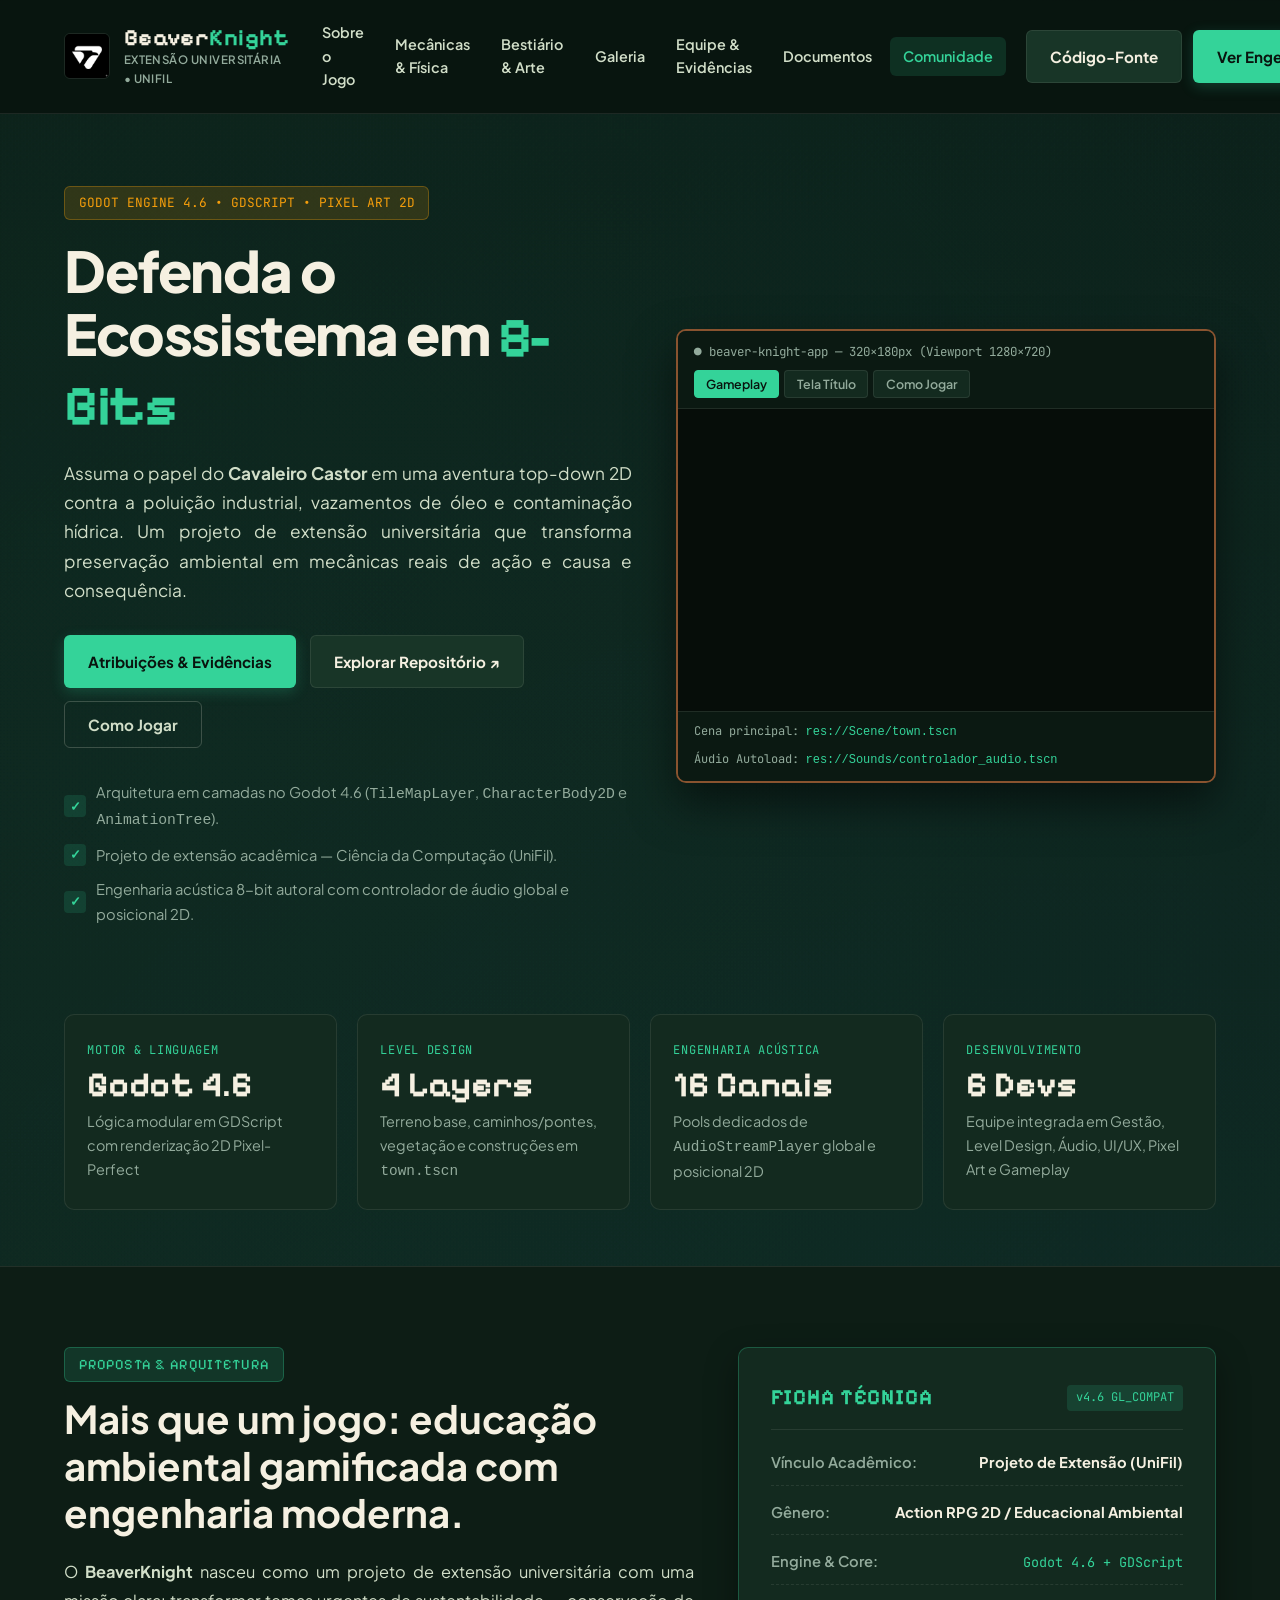
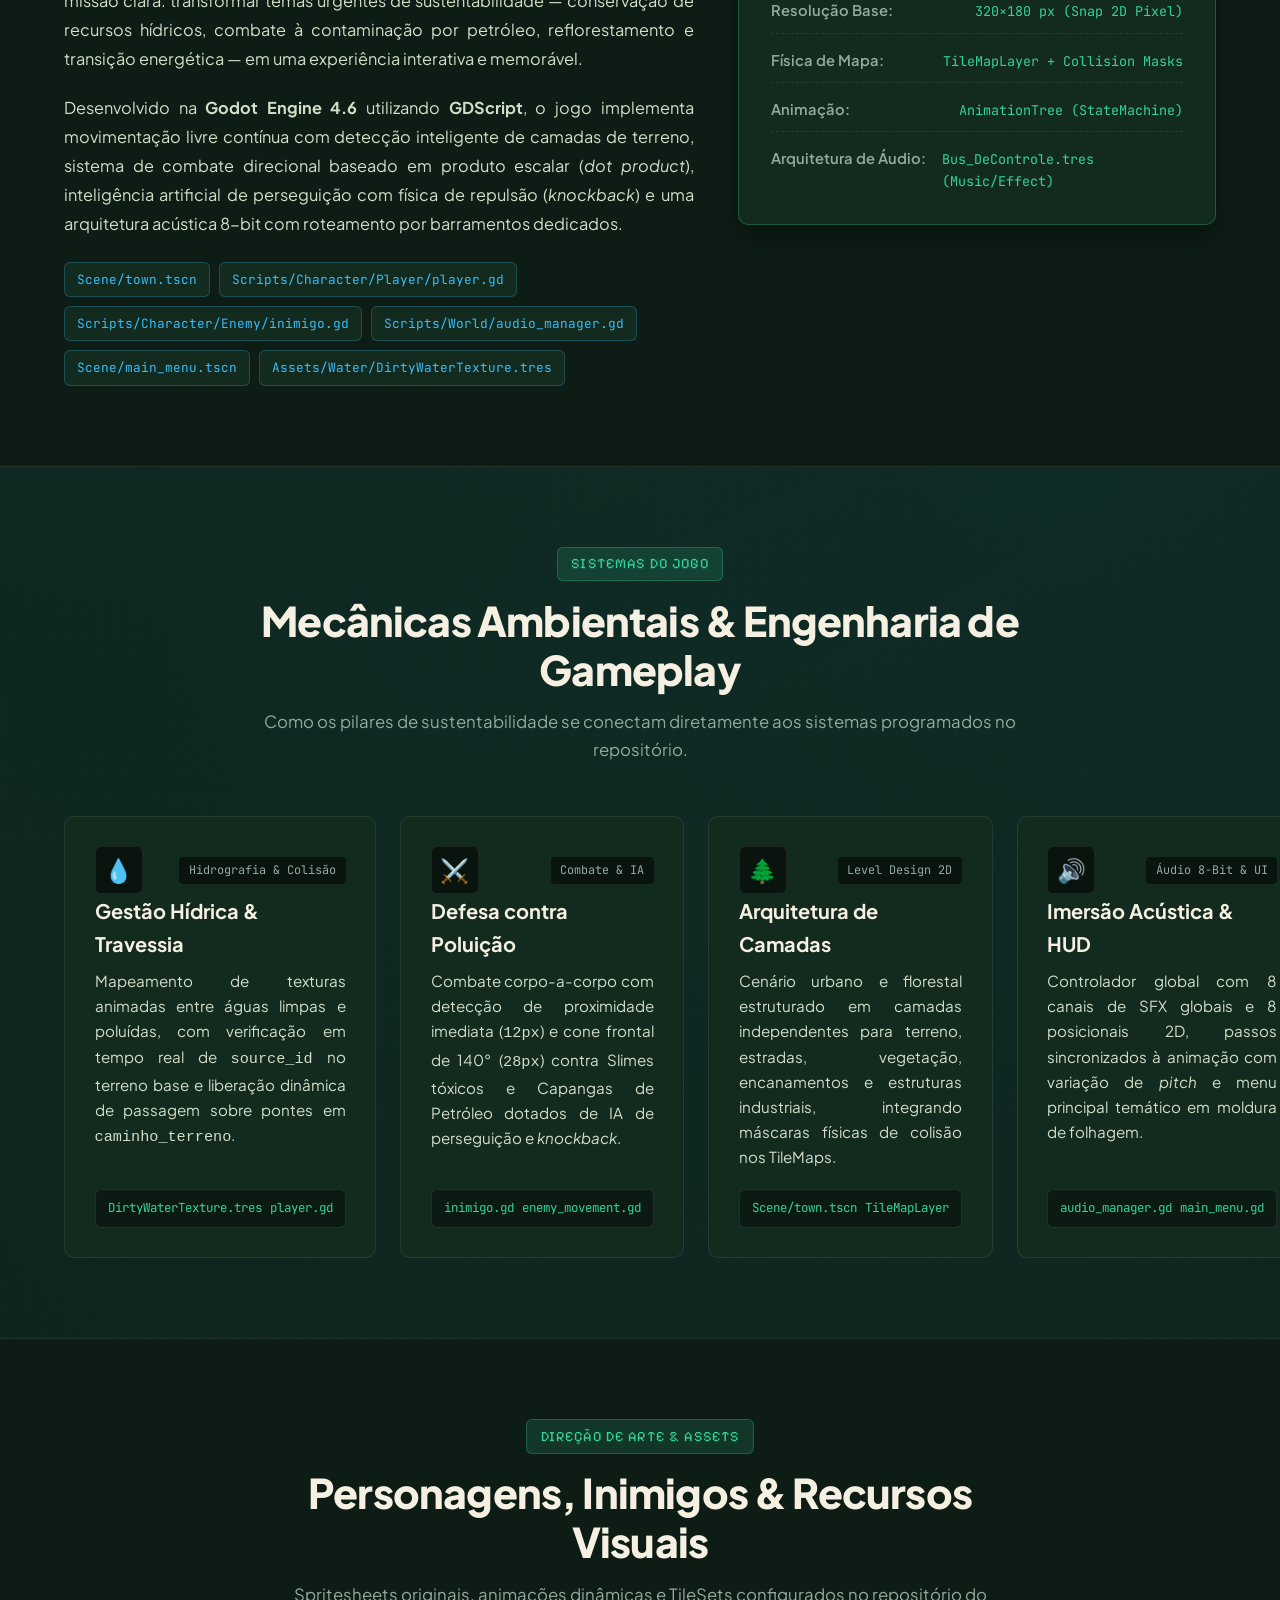
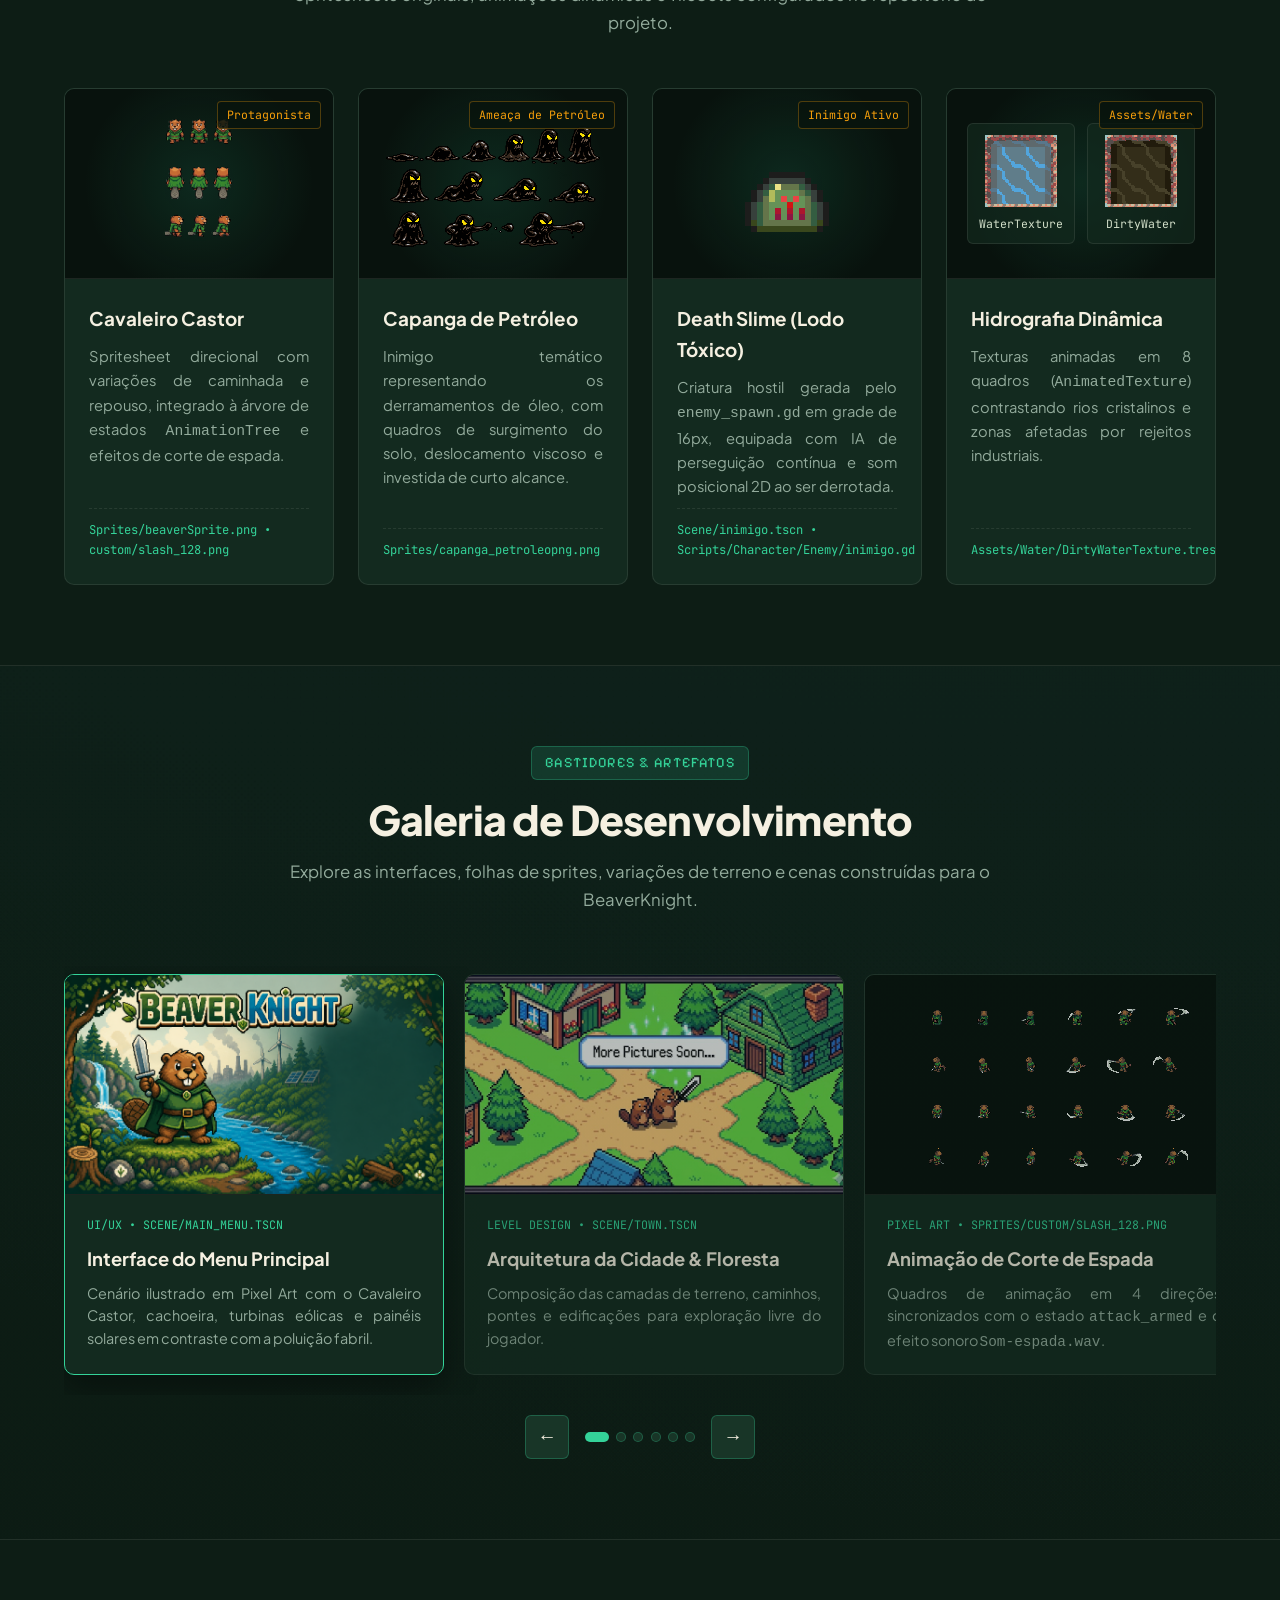
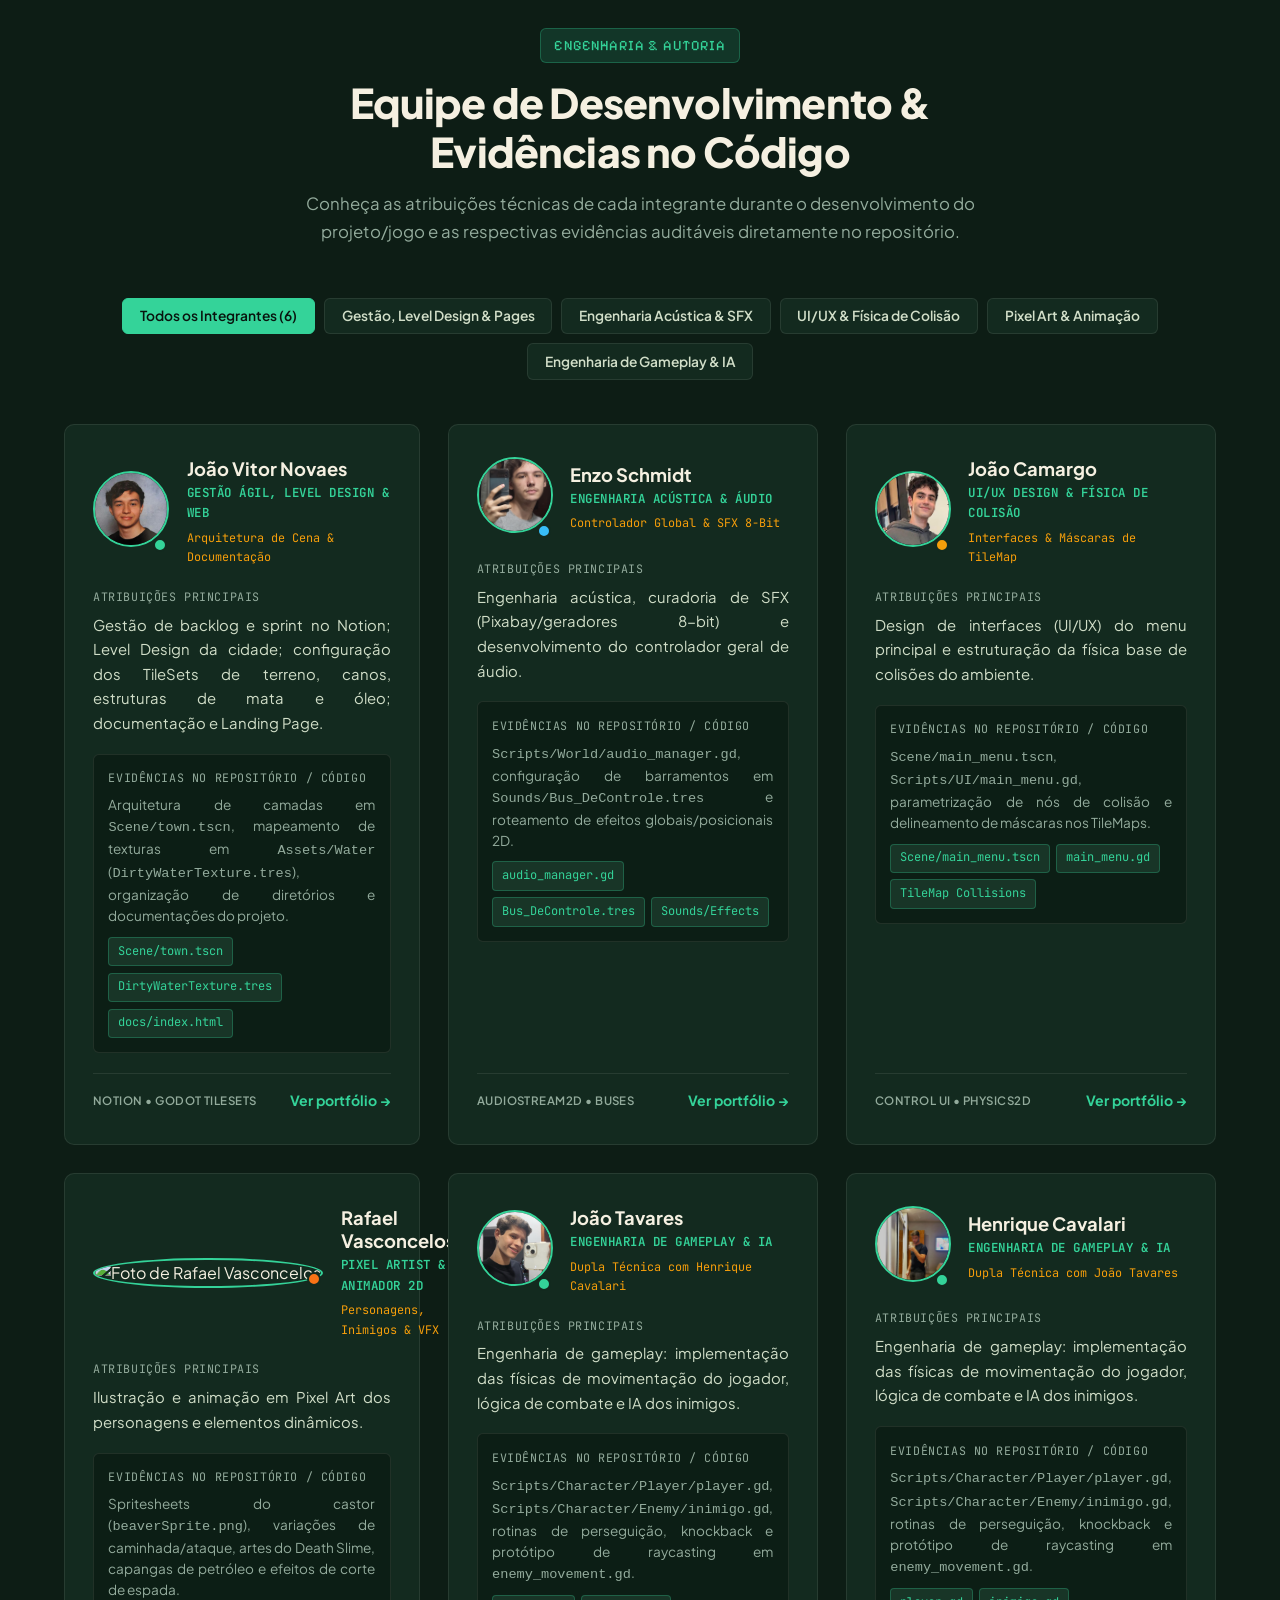
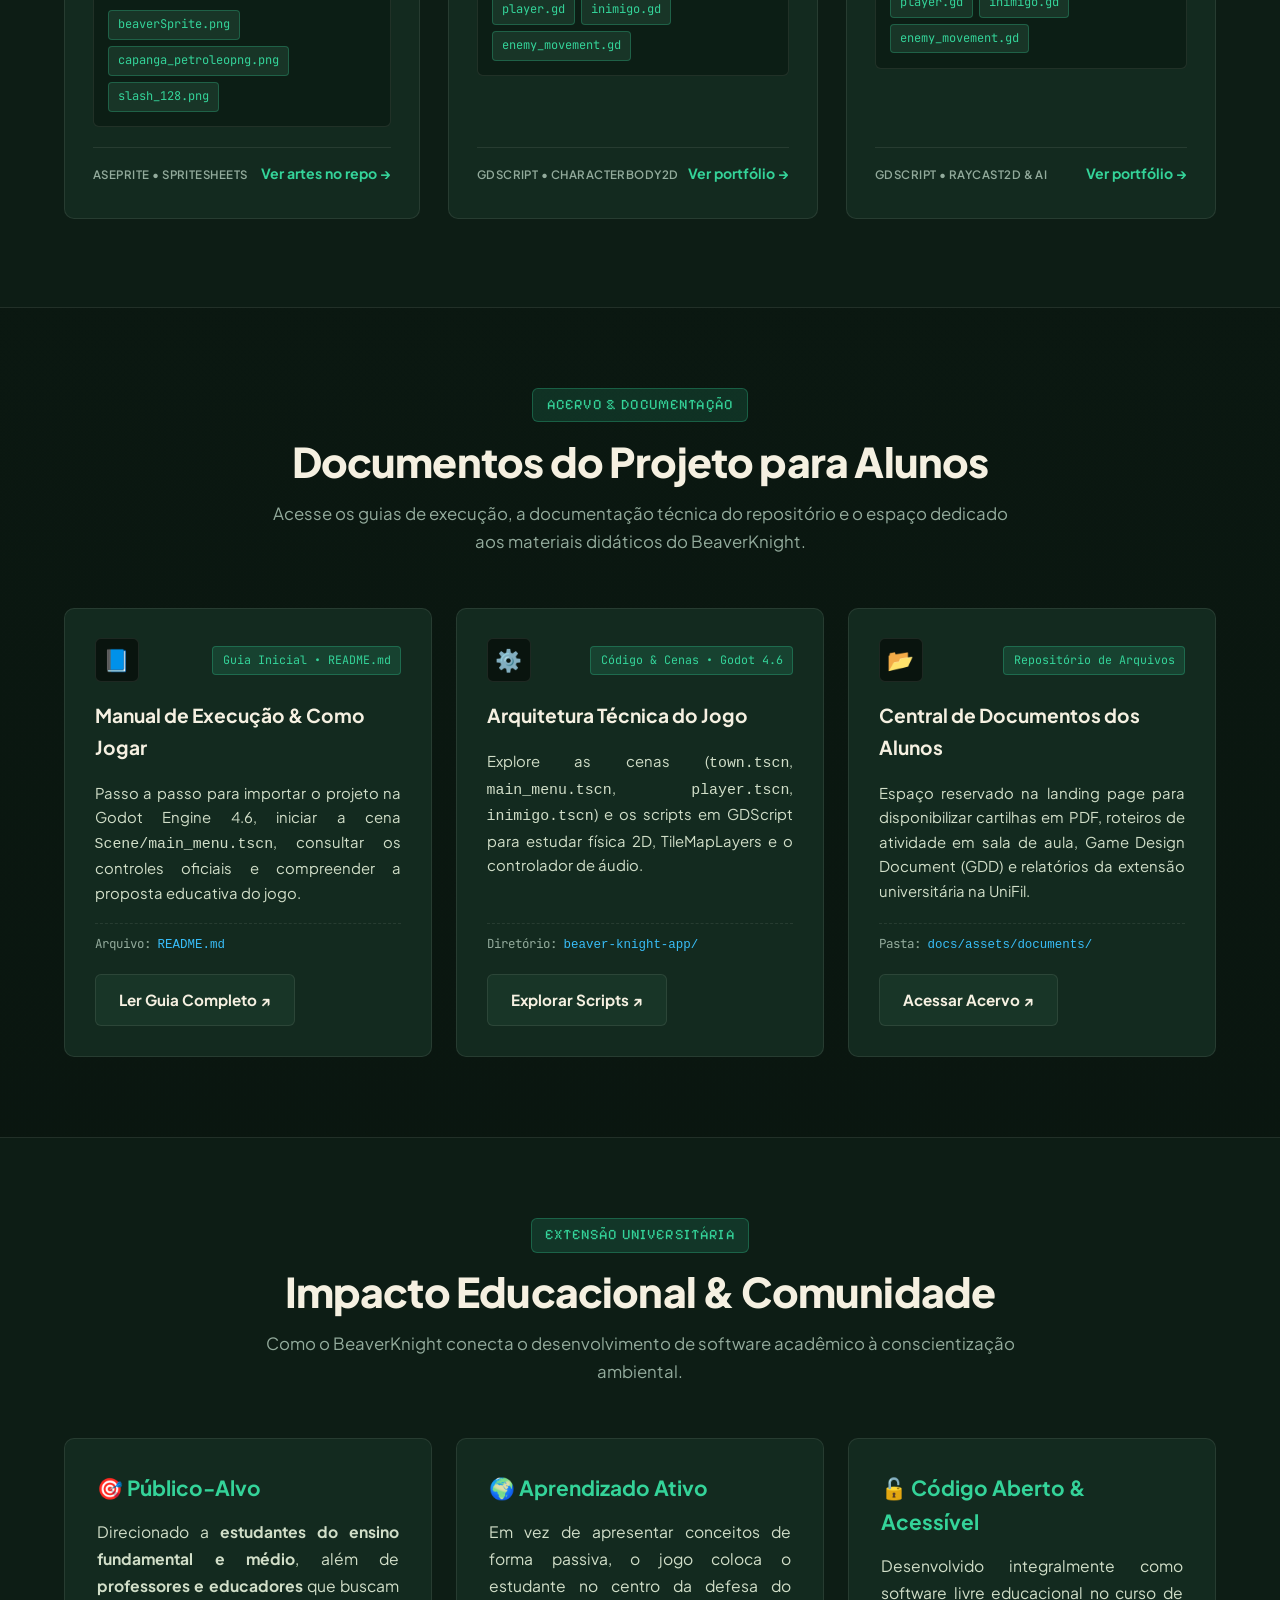
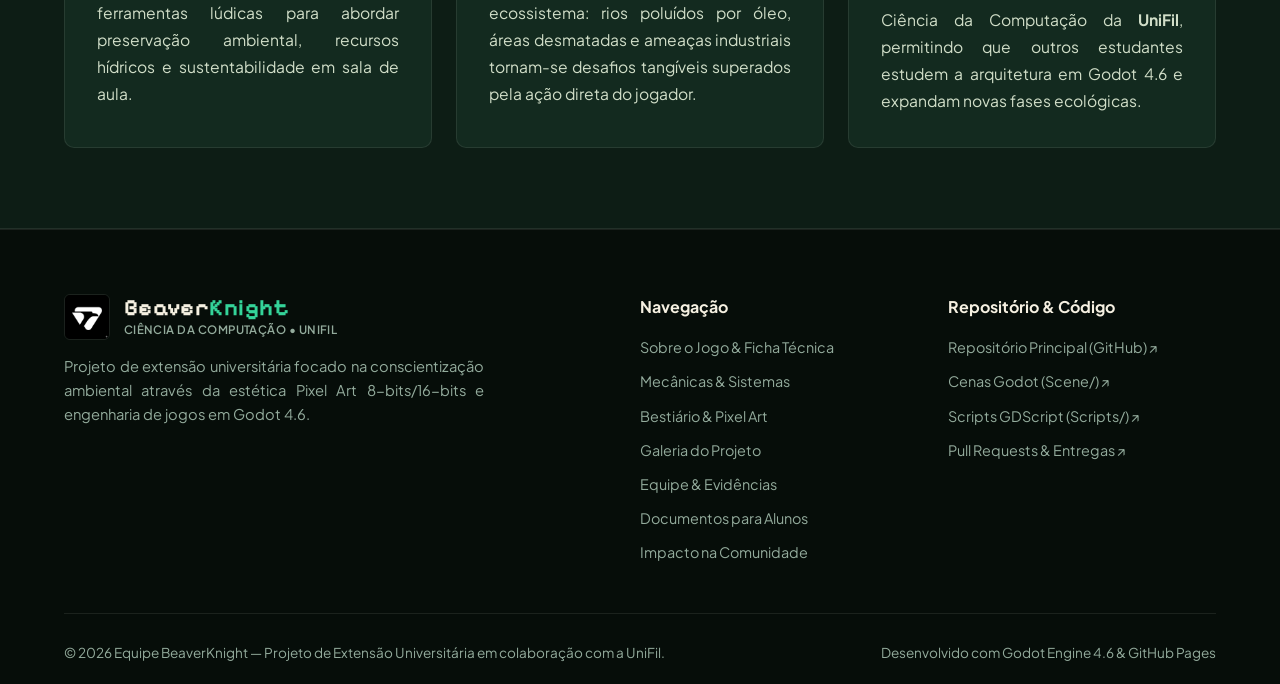
==== commit fe0158b1: "fix(docs): ajusta controles e inclui documentos - Corrige sobreposição dos controles no vídeo e menu" ====
--- a/docs/index.html
+++ b/docs/index.html
@@ -36,6 +36,7 @@
                 <a href="#arte">Bestiário & Arte</a>
                 <a href="#galeria">Galeria</a>
                 <a href="#equipe">Equipe & Evidências</a>
+                <a href="#documentos">Documentos</a>
                 <a href="#comunidade">Comunidade</a>
             </nav>
 
@@ -55,6 +56,7 @@
             <a href="#arte">Bestiário & Arte</a>
             <a href="#galeria">Galeria</a>
             <a href="#equipe">Equipe & Evidências</a>
+            <a href="#documentos">Documentos</a>
             <a href="#comunidade">Comunidade</a>
             <a href="https://github.com/novaes11/BeaverKnight" target="_blank" rel="noopener noreferrer">Repositório no
                 GitHub ↗</a>
@@ -127,52 +129,35 @@
                             alt="Tela título oficial do BeaverKnight em Pixel Art" class="pixelated">
                     </div>
 
-                    <!-- Aba 3: Guia de Controles de main_menu.tscn -->
+                    <!-- Aba 3: Controles reais alinhados a HelpPanel de main_menu.tscn para evitar dados fictícios e sobreposição com o vídeo/menu -->
                     <div class="showcase-pane controls-overlay-pane" id="pane-controls" role="tabpanel">
-                        <div class="controls-grid">
-                            <div class="control-item">
-                                <div class="keycap-group">
-                                    <span class="keycap">←</span>
-                                    <span class="keycap">↑</span>
-                                    <span class="keycap">↓</span>
-                                    <span class="keycap">→</span>
-                                </div>
-                                <div>
-                                    <h4>Movimentação Livre</h4>
-                                    <p>Use as setas direcionais (ou D-Pad) para deslocar o Castor pela cidade, pontes e
-                                        margens.</p>
-                                </div>
-                            </div>
-
-                            <div class="control-item">
-                                <div class="keycap-group">
-                                    <span class="keycap">Mouse 1</span>
-                                </div>
-                                <div>
-                                    <h4>Ataque Armado (Espada)</h4>
-                                    <p>Clique com o botão esquerdo para desferir um corte em cone de 140° contra inimigos
-                                        de poluição.</p>
-                                </div>
-                            </div>
-
-                            <div class="control-item">
-                                <div class="keycap-group">
-                                    <span class="keycap">Pontes</span>
-                                </div>
-                                <div>
-                                    <h4>Travessia Inteligente</h4>
-                                    <p>A camada <code>caminho_terreno</code> libera passagem sobre rios e bloqueia água
-                                        profunda.</p>
-                                </div>
-                            </div>
-
-                            <div class="control-item">
-                                <div class="keycap-group">
-                                    <span class="keycap">100 HP</span>
-                                </div>
-                                <div>
-                                    <h4>Combate & Respawn</h4>
-                                    <p>Gerencie o posicionamento contra a perseguição dos Slimes e Capangas de Petróleo.</p>
+                        <div class="controls-panel-box">
+                            <div class="controls-panel-header">
+                                <span class="controls-panel-badge">Scene/main_menu.tscn</span>
+                                <h3>COMO JOGAR</h3>
+                            </div>
+                            <div class="controls-grid">
+                                <div class="control-item">
+                                    <div class="keycap-group" aria-label="Setas do teclado">
+                                        <span class="keycap">←</span>
+                                        <span class="keycap">↑</span>
+                                        <span class="keycap">↓</span>
+                                        <span class="keycap">→</span>
+                                    </div>
+                                    <div class="control-text">
+                                        <h4>Movimentação</h4>
+                                        <p>Use as setas do teclado para movimentar o castor.</p>
+                                    </div>
+                                </div>
+
+                                <div class="control-item">
+                                    <div class="keycap-group" aria-label="Botão esquerdo do mouse">
+                                        <span class="keycap keycap-wide">Botão Esquerdo do Mouse</span>
+                                    </div>
+                                    <div class="control-text">
+                                        <h4>Ataque</h4>
+                                        <p>Clique com o botão esquerdo do mouse para atacar os inimigos.</p>
+                                    </div>
                                 </div>
                             </div>
                         </div>
@@ -862,171 +847,73 @@
                         </div>
                     </article>
                 </div>
-
-                <!-- Quadro / Matriz Oficial de Atribuições e Evidências no Repositório -->
-                <div class="evidence-matrix-wrapper">
-                    <div class="matrix-header">
-                        <div>
-                            <h3>📋 Matriz de Atribuições & Evidências Técnicas no Repositório</h3>
-                            <p>Mapeamento consolidado das entregas de engenharia, arte e gestão do projeto BeaverKnight.</p>
-                        </div>
-                        <a href="https://github.com/novaes11/BeaverKnight/commits/main" target="_blank"
-                            rel="noopener noreferrer" class="btn-outline">Histórico de Commits ↗</a>
-                    </div>
-
-                    <div class="table-responsive">
-                        <table class="evidence-table">
-                            <thead>
-                                <tr>
-                                    <th style="width: 22%;">Integrante</th>
-                                    <th style="width: 39%;">Atribuições Principais</th>
-                                    <th style="width: 39%;">Evidências no Repositório / Código</th>
-                                </tr>
-                            </thead>
-                            <tbody>
-                                <tr>
-                                    <td class="member-cell">
-                                        <strong>João Vitor Novaes</strong>
-                                        <span>Gestão, Level Design & Pages</span>
-                                    </td>
-                                    <td>
-                                        Gestão de backlog e sprint no Notion; Level Design da cidade; configuração dos
-                                        TileSets de terreno, canos, estruturas de mata e óleo; documentação e Landing
-                                        Page.
-                                    </td>
-                                    <td class="evidence-cell">
-                                        <p>
-                                            Arquitetura de camadas em <code>Scene/town.tscn</code>, mapeamento de
-                                            texturas em <code>Assets/Water</code> (<code>DirtyWaterTexture.tres</code>),
-                                            organização de diretórios e documentações do projeto.
-                                        </p>
-                                        <div class="evidence-chips">
-                                            <a href="https://github.com/novaes11/BeaverKnight/blob/main/beaver-knight-app/Scene/town.tscn"
-                                                target="_blank" rel="noopener noreferrer"
-                                                class="code-chip">Scene/town.tscn</a>
-                                            <a href="https://github.com/novaes11/BeaverKnight/blob/main/beaver-knight-app/Assets/Water/DirtyWaterTexture.tres"
-                                                target="_blank" rel="noopener noreferrer"
-                                                class="code-chip">Assets/Water/DirtyWaterTexture.tres</a>
-                                            <a href="https://github.com/novaes11/BeaverKnight/tree/main/docs"
-                                                target="_blank" rel="noopener noreferrer"
-                                                class="code-chip">docs/index.html</a>
-                                        </div>
-                                    </td>
-                                </tr>
-
-                                <tr>
-                                    <td class="member-cell">
-                                        <strong>Enzo Schmidt</strong>
-                                        <span>Engenharia Acústica & SFX</span>
-                                    </td>
-                                    <td>
-                                        Engenharia acústica, curadoria de SFX (Pixabay/geradores 8-bit) e
-                                        desenvolvimento do controlador geral de áudio.
-                                    </td>
-                                    <td class="evidence-cell">
-                                        <p>
-                                            <code>Scripts/World/audio_manager.gd</code>, configuração de barramentos em
-                                            <code>Sounds/Bus_DeControle.tres</code> e roteamento de efeitos
-                                            globais/posicionais 2D.
-                                        </p>
-                                        <div class="evidence-chips">
-                                            <a href="https://github.com/novaes11/BeaverKnight/blob/main/beaver-knight-app/Scripts/World/audio_manager.gd"
-                                                target="_blank" rel="noopener noreferrer"
-                                                class="code-chip">Scripts/World/audio_manager.gd</a>
-                                            <a href="https://github.com/novaes11/BeaverKnight/blob/main/beaver-knight-app/Sounds/Bus_DeControle.tres"
-                                                target="_blank" rel="noopener noreferrer"
-                                                class="code-chip">Sounds/Bus_DeControle.tres</a>
-                                            <a href="https://github.com/novaes11/BeaverKnight/blob/main/beaver-knight-app/Sounds/controlador_audio.tscn"
-                                                target="_blank" rel="noopener noreferrer"
-                                                class="code-chip">Sounds/controlador_audio.tscn</a>
-                                        </div>
-                                    </td>
-                                </tr>
-
-                                <tr>
-                                    <td class="member-cell">
-                                        <strong>João Camargo</strong>
-                                        <span>UI/UX & Física de Colisões</span>
-                                    </td>
-                                    <td>
-                                        Design de interfaces (UI/UX) do menu principal e estruturação da física base de
-                                        colisões do ambiente.
-                                    </td>
-                                    <td class="evidence-cell">
-                                        <p>
-                                            <code>Scene/main_menu.tscn</code>, <code>Scripts/UI/main_menu.gd</code>,
-                                            parametrização de nós de colisão e delineamento de máscaras nos TileMaps.
-                                        </p>
-                                        <div class="evidence-chips">
-                                            <a href="https://github.com/novaes11/BeaverKnight/blob/main/beaver-knight-app/Scene/main_menu.tscn"
-                                                target="_blank" rel="noopener noreferrer"
-                                                class="code-chip">Scene/main_menu.tscn</a>
-                                            <a href="https://github.com/novaes11/BeaverKnight/blob/main/beaver-knight-app/Scripts/UI/main_menu.gd"
-                                                target="_blank" rel="noopener noreferrer"
-                                                class="code-chip">Scripts/UI/main_menu.gd</a>
-                                        </div>
-                                    </td>
-                                </tr>
-
-                                <tr>
-                                    <td class="member-cell">
-                                        <strong>Rafael Vasconcelos</strong>
-                                        <span>Pixel Art & Animação 2D</span>
-                                    </td>
-                                    <td>
-                                        Ilustração e animação em Pixel Art dos personagens e elementos dinâmicos.
-                                    </td>
-                                    <td class="evidence-cell">
-                                        <p>
-                                            Spritesheets do castor (<code>beaverSprite.png</code>), variações de
-                                            caminhada/ataque, artes do Death Slime, capangas de petróleo e efeitos de
-                                            corte de espada.
-                                        </p>
-                                        <div class="evidence-chips">
-                                            <a href="https://github.com/novaes11/BeaverKnight/blob/main/beaver-knight-app/Sprites/beaverSprite.png"
-                                                target="_blank" rel="noopener noreferrer"
-                                                class="code-chip">Sprites/beaverSprite.png</a>
-                                            <a href="https://github.com/novaes11/BeaverKnight/blob/main/beaver-knight-app/Sprites/capanga_petroleopng.png"
-                                                target="_blank" rel="noopener noreferrer"
-                                                class="code-chip">Sprites/capanga_petroleopng.png</a>
-                                            <a href="https://github.com/novaes11/BeaverKnight/blob/main/beaver-knight-app/Sprites/custom/slash_128.png"
-                                                target="_blank" rel="noopener noreferrer"
-                                                class="code-chip">Sprites/custom/slash_128.png</a>
-                                        </div>
-                                    </td>
-                                </tr>
-
-                                <tr>
-                                    <td class="member-cell">
-                                        <strong>João Tavares e Henrique Cavalari</strong>
-                                        <span>Engenharia de Gameplay & IA</span>
-                                    </td>
-                                    <td>
-                                        Engenharia de gameplay: implementação das físicas de movimentação do jogador,
-                                        lógica de combate e IA dos inimigos.
-                                    </td>
-                                    <td class="evidence-cell">
-                                        <p>
-                                            <code>Scripts/Character/Player/player.gd</code>,
-                                            <code>Scripts/Character/Enemy/inimigo.gd</code>, rotinas de perseguição,
-                                            knockback e protótipo de raycasting em <code>enemy_movement.gd</code>.
-                                        </p>
-                                        <div class="evidence-chips">
-                                            <a href="https://github.com/novaes11/BeaverKnight/blob/main/beaver-knight-app/Scripts/Character/Player/player.gd"
-                                                target="_blank" rel="noopener noreferrer"
-                                                class="code-chip">Scripts/Character/Player/player.gd</a>
-                                            <a href="https://github.com/novaes11/BeaverKnight/blob/main/beaver-knight-app/Scripts/Character/Enemy/inimigo.gd"
-                                                target="_blank" rel="noopener noreferrer"
-                                                class="code-chip">Scripts/Character/Enemy/inimigo.gd</a>
-                                            <a href="https://github.com/novaes11/BeaverKnight/blob/main/beaver-knight-app/Scripts/Character/Enemy/enemy_movement.gd"
-                                                target="_blank" rel="noopener noreferrer"
-                                                class="code-chip">Scripts/Character/Enemy/enemy_movement.gd</a>
-                                        </div>
-                                    </td>
-                                </tr>
-                            </tbody>
-                        </table>
-                    </div>
+            </div>
+        </section>
+
+        <!-- Documentos & Materiais para Alunos: disponibiliza manuais e recursos pedagógicos sem duplicar a tabela de evidências -->
+        <section id="documentos" class="documents-section">
+            <div class="center">
+                <div class="section-header">
+                    <span class="section-kicker">Acervo & Documentação</span>
+                    <h2>Documentos do Projeto para Alunos</h2>
+                    <p>Acesse os guias de execução, a documentação técnica do repositório e o espaço dedicado aos
+                        materiais didáticos do BeaverKnight.</p>
+                </div>
+
+                <div class="documents-grid">
+                    <article class="document-card">
+                        <div class="document-top">
+                            <span class="document-icon">📘</span>
+                            <span class="document-badge">Guia Inicial • README.md</span>
+                        </div>
+                        <h3>Manual de Execução & Como Jogar</h3>
+                        <p>
+                            Passo a passo para importar o projeto na Godot Engine 4.6, iniciar a cena
+                            <code>Scene/main_menu.tscn</code>, consultar os controles oficiais e compreender a
+                            proposta educativa do jogo.
+                        </p>
+                        <div class="document-meta">Arquivo: <code>README.md</code></div>
+                        <div class="document-actions">
+                            <a href="https://github.com/novaes11/BeaverKnight/blob/main/README.md" target="_blank"
+                                rel="noopener noreferrer" class="btn-secondary">Ler Guia Completo ↗</a>
+                        </div>
+                    </article>
+
+                    <article class="document-card">
+                        <div class="document-top">
+                            <span class="document-icon">⚙️</span>
+                            <span class="document-badge">Código & Cenas • Godot 4.6</span>
+                        </div>
+                        <h3>Arquitetura Técnica do Jogo</h3>
+                        <p>
+                            Explore as cenas (<code>town.tscn</code>, <code>main_menu.tscn</code>,
+                            <code>player.tscn</code>, <code>inimigo.tscn</code>) e os scripts em GDScript para estudar
+                            física 2D, TileMapLayers e o controlador de áudio.
+                        </p>
+                        <div class="document-meta">Diretório: <code>beaver-knight-app/</code></div>
+                        <div class="document-actions">
+                            <a href="https://github.com/novaes11/BeaverKnight/tree/main/beaver-knight-app/Scripts"
+                                target="_blank" rel="noopener noreferrer" class="btn-secondary">Explorar Scripts ↗</a>
+                        </div>
+                    </article>
+
+                    <article class="document-card">
+                        <div class="document-top">
+                            <span class="document-icon">📂</span>
+                            <span class="document-badge">Repositório de Arquivos</span>
+                        </div>
+                        <h3>Central de Documentos dos Alunos</h3>
+                        <p>
+                            Espaço reservado na landing page para disponibilizar cartilhas em PDF, roteiros de atividade
+                            em sala de aula, Game Design Document (GDD) e relatórios da extensão universitária na
+                            UniFil.
+                        </p>
+                        <div class="document-meta">Pasta: <code>docs/assets/documents/</code></div>
+                        <div class="document-actions">
+                            <a href="https://github.com/novaes11/BeaverKnight/tree/main/docs/assets/documents"
+                                target="_blank" rel="noopener noreferrer" class="btn-secondary">Acessar Acervo ↗</a>
+                        </div>
+                    </article>
                 </div>
             </div>
         </section>
@@ -1096,6 +983,7 @@
                 <a href="#arte">Bestiário & Pixel Art</a>
                 <a href="#galeria">Galeria do Projeto</a>
                 <a href="#equipe">Equipe & Evidências</a>
+                <a href="#documentos">Documentos para Alunos</a>
                 <a href="#comunidade">Impacto na Comunidade</a>
             </div>
 
--- a/docs/assets/css/style.css
+++ b/docs/assets/css/style.css
@@ -378,6 +378,10 @@
     line-height: 1.7;
     margin-bottom: 1.85rem;
     max-width: 600px;
+    text-align: justify;
+    text-justify: inter-word;
+    hyphens: auto;
+    -webkit-hyphens: auto;
 }
 
 .hero-cta-group {
@@ -482,8 +486,11 @@
     overflow: hidden;
 }
 
+/* Oculta abas inativas com position absolute para evitar sobreposição de elementos na viewport 16:9 */
 .showcase-pane {
     display: none;
+    position: absolute;
+    inset: 0;
     width: 100%;
     height: 100%;
 }
@@ -502,35 +509,80 @@
     display: block;
 }
 
+/* Garante que a aba "Como Jogar" só receba display:flex quando ativa, impedindo vazamento nos modos Gameplay e Tela Título */
 .controls-overlay-pane {
-    padding: 1.5rem;
-    display: flex;
-    flex-direction: column;
-    justify-content: center;
-    gap: 1.15rem;
+    padding: 0.9rem 1rem;
+    overflow-y: auto;
     background:
         linear-gradient(rgba(9, 20, 14, 0.88), rgba(9, 20, 14, 0.94)),
         url('../images/game/BeaverKnight-BG.png') center/cover no-repeat;
 }
 
+.showcase-pane.controls-overlay-pane.active {
+    display: flex;
+    flex-direction: column;
+    align-items: center;
+    justify-content: flex-start;
+}
+
+.controls-panel-box {
+    width: min(100%, 510px);
+    margin: auto;
+    background-color: rgba(16, 61, 42, 0.92);
+    border: 2px solid var(--wood-border);
+    border-radius: var(--radius-sm);
+    padding: 0.9rem 1.05rem;
+    box-shadow: var(--shadow-soft);
+}
+
+.controls-panel-header {
+    display: flex;
+    align-items: center;
+    justify-content: space-between;
+    gap: 0.75rem;
+    padding-bottom: 0.55rem;
+    margin-bottom: 0.75rem;
+    border-bottom: 1px solid rgba(245, 240, 225, 0.14);
+}
+
+.controls-panel-header h3 {
+    font-family: var(--font-pixel);
+    font-size: 1.05rem;
+    letter-spacing: 0.06em;
+    color: var(--text-light);
+}
+
+.controls-panel-badge {
+    font-family: var(--font-mono);
+    font-size: 0.7rem;
+    color: var(--primary-eco);
+    background-color: rgba(9, 20, 14, 0.65);
+    border: 1px solid var(--border-eco);
+    padding: 0.16rem 0.5rem;
+    border-radius: 4px;
+}
+
 .controls-grid {
     display: grid;
     grid-template-columns: 1fr;
-    gap: 0.85rem;
+    gap: 0.65rem;
 }
 
 .control-item {
-    background-color: rgba(19, 42, 31, 0.92);
+    background-color: rgba(9, 20, 14, 0.7);
     border: 1px solid var(--border-eco);
     border-radius: var(--radius-sm);
-    padding: 0.85rem 1rem;
-    display: flex;
-    align-items: center;
-    gap: 0.9rem;
+    padding: 0.65rem 0.85rem;
+    display: flex;
+    align-items: center;
+    flex-wrap: wrap;
+    gap: 0.85rem;
 }
 
 .keycap-group {
     display: inline-flex;
+    align-items: center;
+    justify-content: center;
     gap: 0.25rem;
     flex-shrink: 0;
 }
@@ -539,28 +591,42 @@
     display: inline-flex;
     align-items: center;
     justify-content: center;
-    min-width: 32px;
-    height: 32px;
+    min-width: 30px;
+    height: 30px;
     padding: 0 0.45rem;
     background-color: var(--bg-deep);
     border: 1px solid var(--beaver-amber);
     border-bottom-width: 3px;
     border-radius: 4px;
     font-family: var(--font-mono);
-    font-size: 0.78rem;
+    font-size: 0.75rem;
     font-weight: 700;
     color: var(--text-light);
 }
 
+.keycap-wide {
+    font-size: 0.68rem;
+    white-space: nowrap;
+    padding: 0 0.55rem;
+}
+
+.control-text {
+    flex: 1;
+    min-width: 0;
+}
+
 .control-item h4 {
-    font-size: 0.92rem;
-    color: var(--text-light);
-    margin-bottom: 0.15rem;
+    font-size: 0.9rem;
+    color: var(--text-light);
+    margin-bottom: 0.12rem;
 }
 
 .control-item p {
-    font-size: 0.8rem;
+    font-size: 0.79rem;
+    line-height: 1.45;
     color: var(--text-muted);
+    text-align: justify;
+    text-justify: inter-word;
 }
 
 .showcase-statusbar {
@@ -652,6 +718,10 @@
     font-size: 1.02rem;
     line-height: 1.78;
     margin-bottom: 1.25rem;
+    text-align: justify;
+    text-justify: inter-word;
+    hyphens: auto;
+    -webkit-hyphens: auto;
 }
 
 .architecture-pills {
@@ -822,6 +892,10 @@
     color: var(--text-secondary);
     font-size: 0.95rem;
     line-height: 1.65;
+    text-align: justify;
+    text-justify: inter-word;
+    hyphens: auto;
+    -webkit-hyphens: auto;
 }
 
 .mechanic-code-ref {
@@ -947,6 +1021,10 @@
     font-size: 0.92rem;
     color: var(--text-muted);
     flex: 1;
+    text-align: justify;
+    text-justify: inter-word;
+    hyphens: auto;
+    -webkit-hyphens: auto;
 }
 
 .sprite-meta {
@@ -1056,6 +1134,10 @@
     font-size: 0.9rem;
     color: var(--text-muted);
     line-height: 1.55;
+    text-align: justify;
+    text-justify: inter-word;
+    hyphens: auto;
+    -webkit-hyphens: auto;
 }
 
 .carousel-controls {
@@ -1155,7 +1237,6 @@
     display: grid;
     grid-template-columns: 1fr;
     gap: 1.75rem;
-    margin-bottom: 4rem;
 }
 
 .team-card {
@@ -1259,6 +1340,10 @@
     font-size: 0.93rem;
     line-height: 1.65;
     margin-bottom: 1.15rem;
+    text-align: justify;
+    text-justify: inter-word;
+    hyphens: auto;
+    -webkit-hyphens: auto;
 }
 
 .evidence-box {
@@ -1274,6 +1359,10 @@
     color: var(--text-muted);
     line-height: 1.55;
     margin-bottom: 0.65rem;
+    text-align: justify;
+    text-justify: inter-word;
+    hyphens: auto;
+    -webkit-hyphens: auto;
 }
 
 .evidence-chips {
@@ -1326,100 +1415,104 @@
     transform: translateX(3px);
 }
 
-/* Matriz Oficial de Engenharia & Evidências no Repositório */
-.evidence-matrix-wrapper {
+/* Central de Documentos para Alunos: estrutura responsiva em cards para disponibilização de arquivos */
+.documents-section {
+    padding: 5rem 0;
+}
+
+.documents-grid {
+    display: grid;
+    grid-template-columns: 1fr;
+    gap: 1.5rem;
+}
+
+.document-card {
     background-color: var(--bg-panel);
+    border: 1px solid var(--border-subtle);
+    border-radius: var(--radius-md);
+    padding: 1.85rem;
+    display: flex;
+    flex-direction: column;
+    justify-content: space-between;
+    gap: 1.1rem;
+    transition: transform 0.22s ease, border-color 0.22s ease, box-shadow 0.22s ease;
+}
+
+.document-card:hover {
+    transform: translateY(-5px);
+    border-color: var(--border-eco);
+    box-shadow: var(--shadow-soft);
+}
+
+.document-top {
+    display: flex;
+    align-items: center;
+    justify-content: space-between;
+    gap: 0.75rem;
+}
+
+.document-icon {
+    width: 44px;
+    height: 44px;
+    border-radius: var(--radius-sm);
+    display: inline-flex;
+    align-items: center;
+    justify-content: center;
+    font-size: 1.35rem;
+    background-color: var(--bg-deep);
+    border: 1px solid var(--border-subtle);
+}
+
+.document-badge {
+    font-family: var(--font-mono);
+    font-size: 0.73rem;
+    padding: 0.24rem 0.6rem;
+    border-radius: 4px;
+    background-color: var(--primary-eco-soft);
+    color: var(--primary-eco);
     border: 1px solid var(--border-eco);
-    border-radius: var(--radius-md);
-    overflow: hidden;
-    box-shadow: var(--shadow-soft);
-}
-
-.matrix-header {
-    padding: 1.5rem 1.75rem;
-    background-color: #0b1912;
-    border-bottom: 1px solid var(--border-subtle);
+}
+
+.document-card h3 {
+    font-size: 1.2rem;
+    color: var(--text-light);
+}
+
+.document-card p {
+    color: var(--text-secondary);
+    font-size: 0.93rem;
+    line-height: 1.65;
+    flex: 1;
+    text-align: justify;
+    text-justify: inter-word;
+    hyphens: auto;
+    -webkit-hyphens: auto;
+}
+
+.document-meta {
+    font-family: var(--font-mono);
+    font-size: 0.78rem;
+    color: var(--text-muted);
+    padding-top: 0.65rem;
+    border-top: 1px dashed var(--border-subtle);
+}
+
+.document-meta code {
+    color: var(--water-cyan);
+}
+
+.document-actions {
     display: flex;
     flex-wrap: wrap;
-    align-items: center;
-    justify-content: space-between;
-    gap: 1rem;
-}
-
-.matrix-header h3 {
-    font-size: 1.25rem;
-    color: var(--text-light);
-    display: flex;
-    align-items: center;
-    gap: 0.6rem;
-}
-
-.matrix-header p {
-    font-size: 0.88rem;
-    color: var(--text-muted);
-}
-
-.table-responsive {
-    width: 100%;
-    overflow-x: auto;
-}
-
-.evidence-table {
-    width: 100%;
-    border-collapse: collapse;
-    text-align: left;
-    min-width: 760px;
-}
-
-.evidence-table th {
-    background-color: rgba(9, 20, 14, 0.7);
-    color: var(--primary-eco);
-    font-family: var(--font-mono);
-    font-size: 0.8rem;
-    text-transform: uppercase;
-    letter-spacing: 0.05em;
-    padding: 1rem 1.4rem;
-    border-bottom: 1px solid var(--border-subtle);
-}
-
-.evidence-table td {
-    padding: 1.25rem 1.4rem;
-    border-bottom: 1px solid var(--border-subtle);
-    vertical-align: top;
-    font-size: 0.93rem;
-    color: var(--text-secondary);
-}
-
-.evidence-table tr:last-child td {
-    border-bottom: none;
-}
-
-.evidence-table tr:hover td {
-    background-color: rgba(24, 53, 39, 0.55);
-}
-
-.member-cell strong {
-    display: block;
-    color: var(--text-light);
-    font-size: 1rem;
-    margin-bottom: 0.25rem;
-}
-
-.member-cell span {
-    display: inline-block;
-    font-family: var(--font-mono);
-    font-size: 0.75rem;
-    color: var(--beaver-amber);
-}
-
-.evidence-cell p {
-    margin-bottom: 0.65rem;
-    color: var(--text-secondary);
+    gap: 0.65rem;
 }
 
 /* Comunidade & Impacto Educacional */
 .community-section {
     padding: 5rem 0;
+    background-color: var(--bg-dark);
+    border-top: 1px solid var(--border-subtle);
+    border-bottom: 1px solid var(--border-subtle);
 }
 
 .community-grid {
@@ -1448,6 +1541,10 @@
     color: var(--text-secondary);
     font-size: 0.98rem;
     line-height: 1.72;
+    text-align: justify;
+    text-justify: inter-word;
+    hyphens: auto;
+    -webkit-hyphens: auto;
 }
 
 /* Footer */
@@ -1470,6 +1567,10 @@
     font-size: 0.92rem;
     max-width: 420px;
     line-height: 1.65;
+    text-align: justify;
+    text-justify: inter-word;
+    hyphens: auto;
+    -webkit-hyphens: auto;
 }
 
 .footer-links,
@@ -1514,11 +1615,29 @@
 }
 
 /* Media Queries */
+@media (max-width: 639px) {
+    .showcase-viewport:has(#pane-controls.active) {
+        aspect-ratio: auto;
+        min-height: 250px;
+    }
+
+    .showcase-pane.controls-overlay-pane.active {
+        position: relative;
+        inset: auto;
+    }
+}
+
+@media (min-width: 520px) {
+    .control-item {
+        flex-wrap: nowrap;
+    }
+
+    .keycap-group {
+        min-width: 176px;
+    }
+}
+
 @media (min-width: 768px) {
-    .controls-grid {
-        grid-template-columns: 1fr 1fr;
-    }
-
     .grid-container {
         grid-template-columns: repeat(2, 1fr);
     }
@@ -1528,6 +1647,10 @@
     }
 
     .team-grid {
+        grid-template-columns: repeat(2, 1fr);
+    }
+
+    .documents-grid {
         grid-template-columns: repeat(2, 1fr);
     }
 
@@ -1577,4 +1700,8 @@
     .team-grid {
         grid-template-columns: repeat(3, 1fr);
     }
+
+    .documents-grid {
+        grid-template-columns: repeat(3, 1fr);
+    }
 }
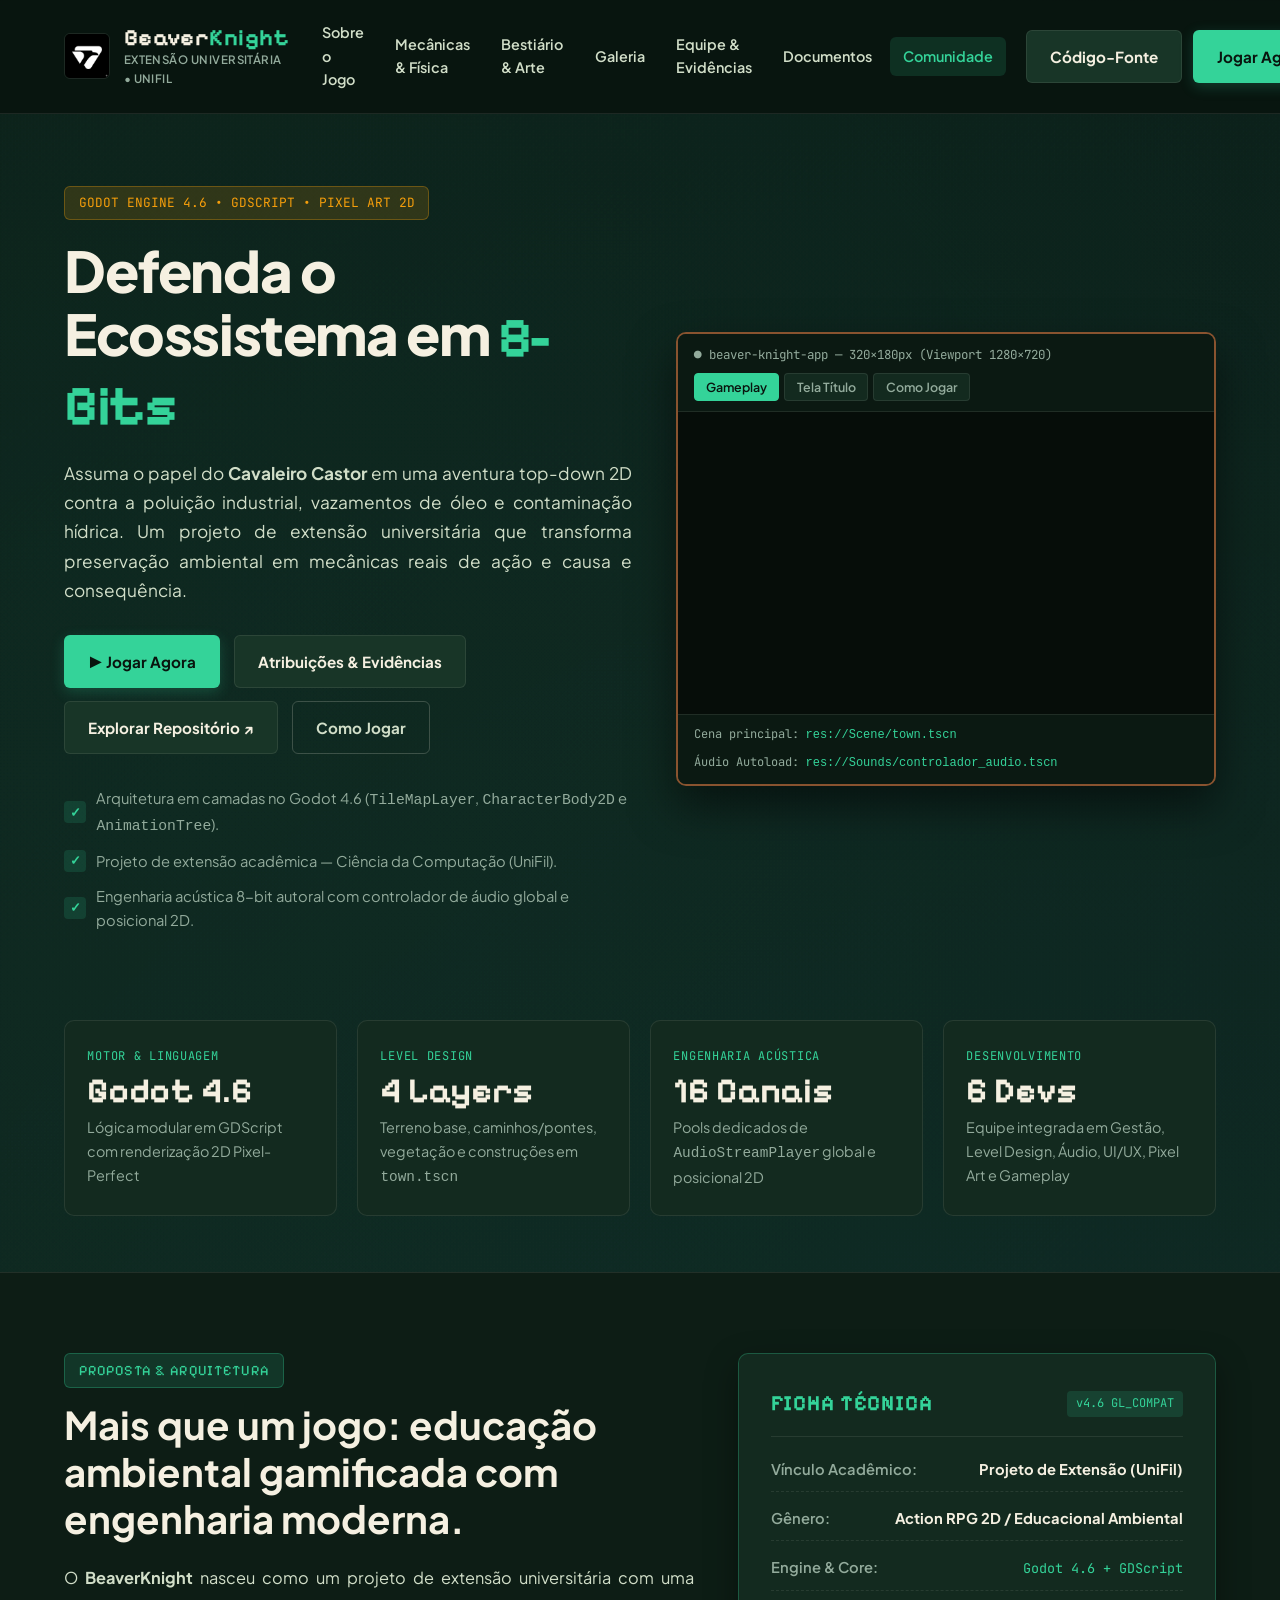
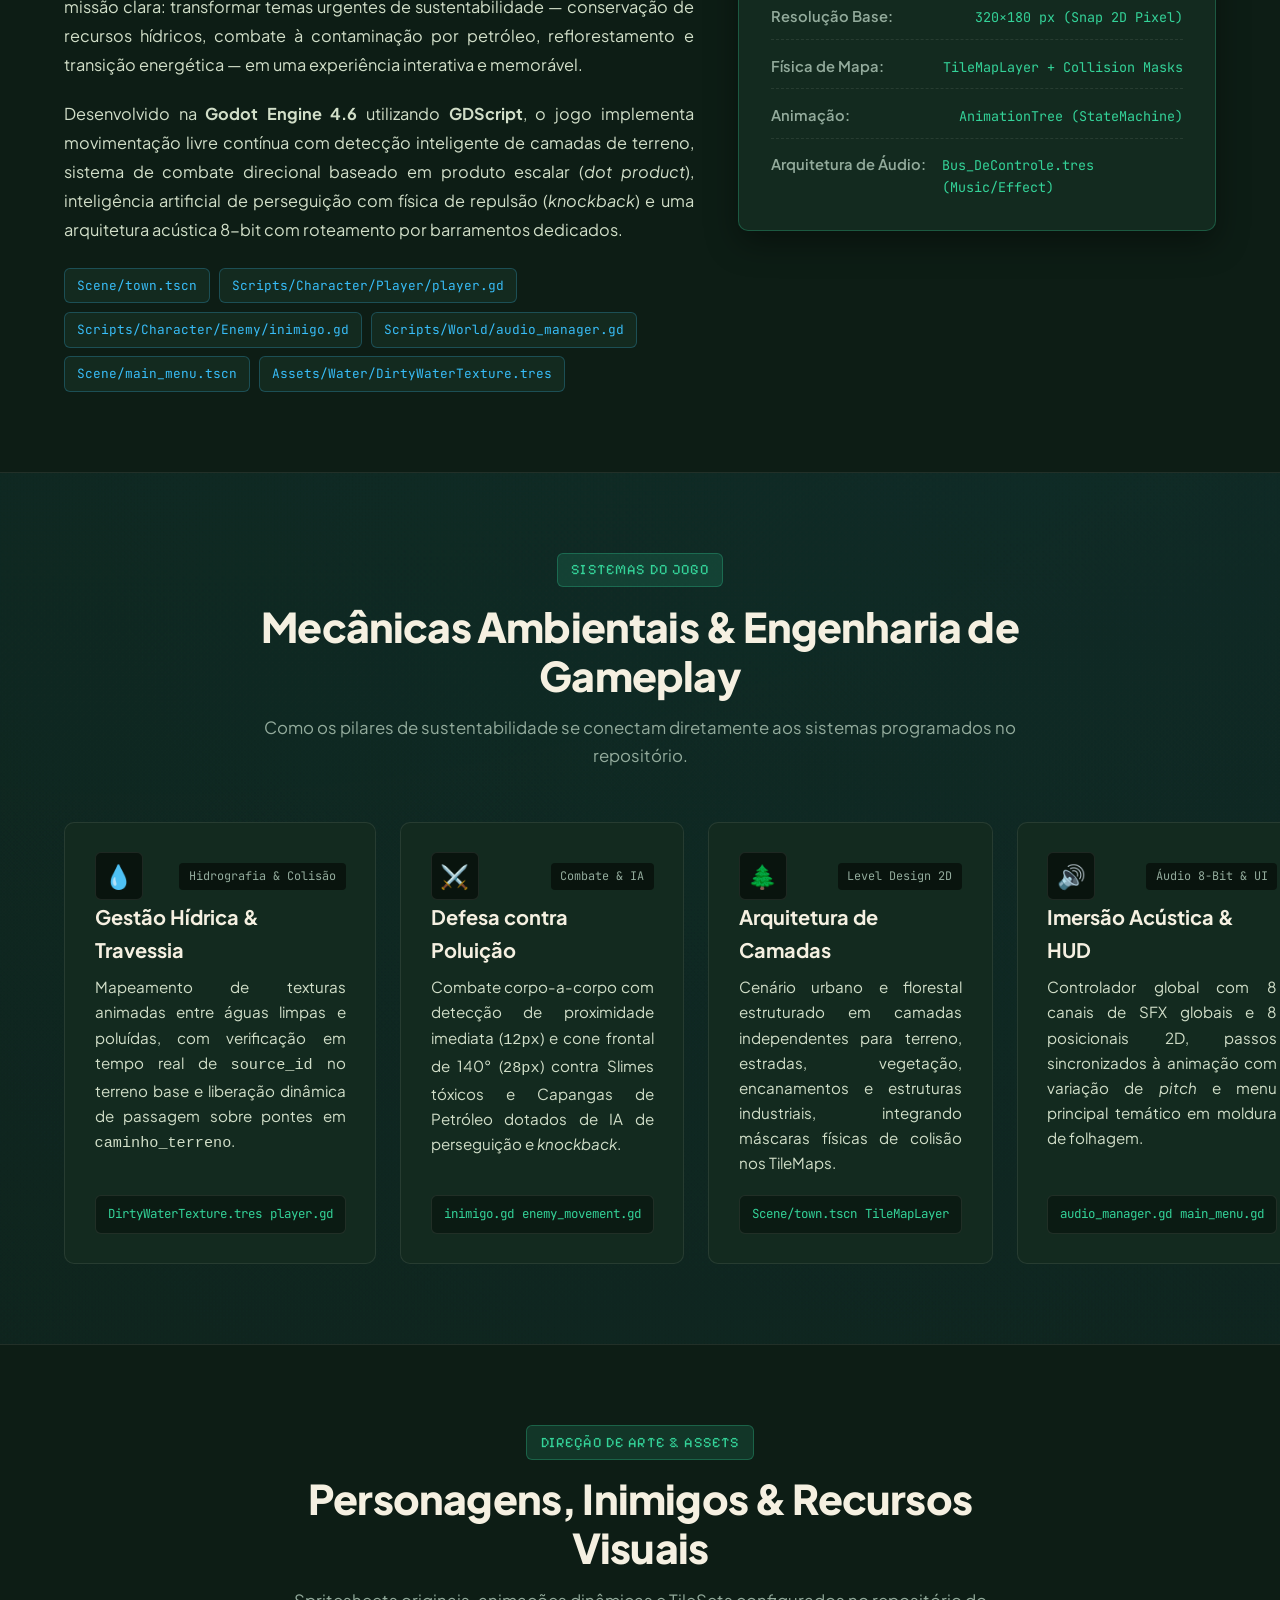
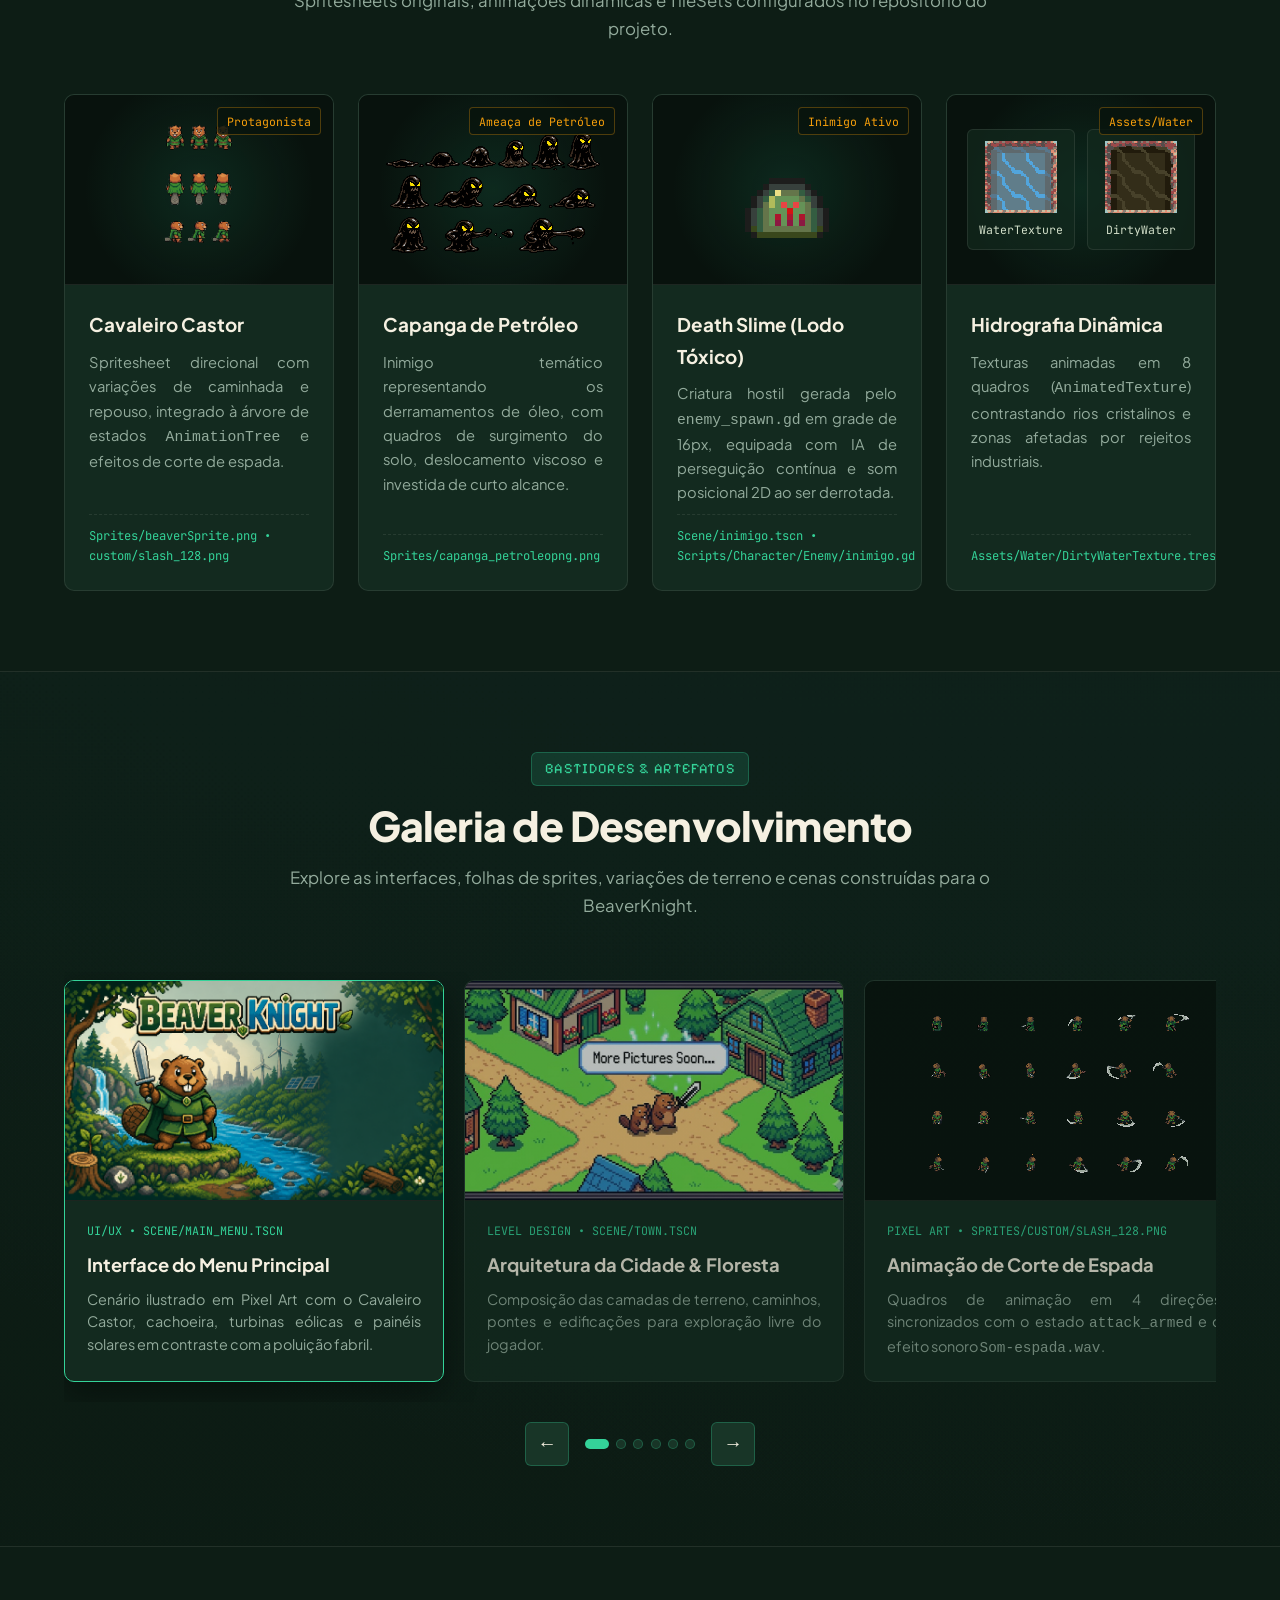
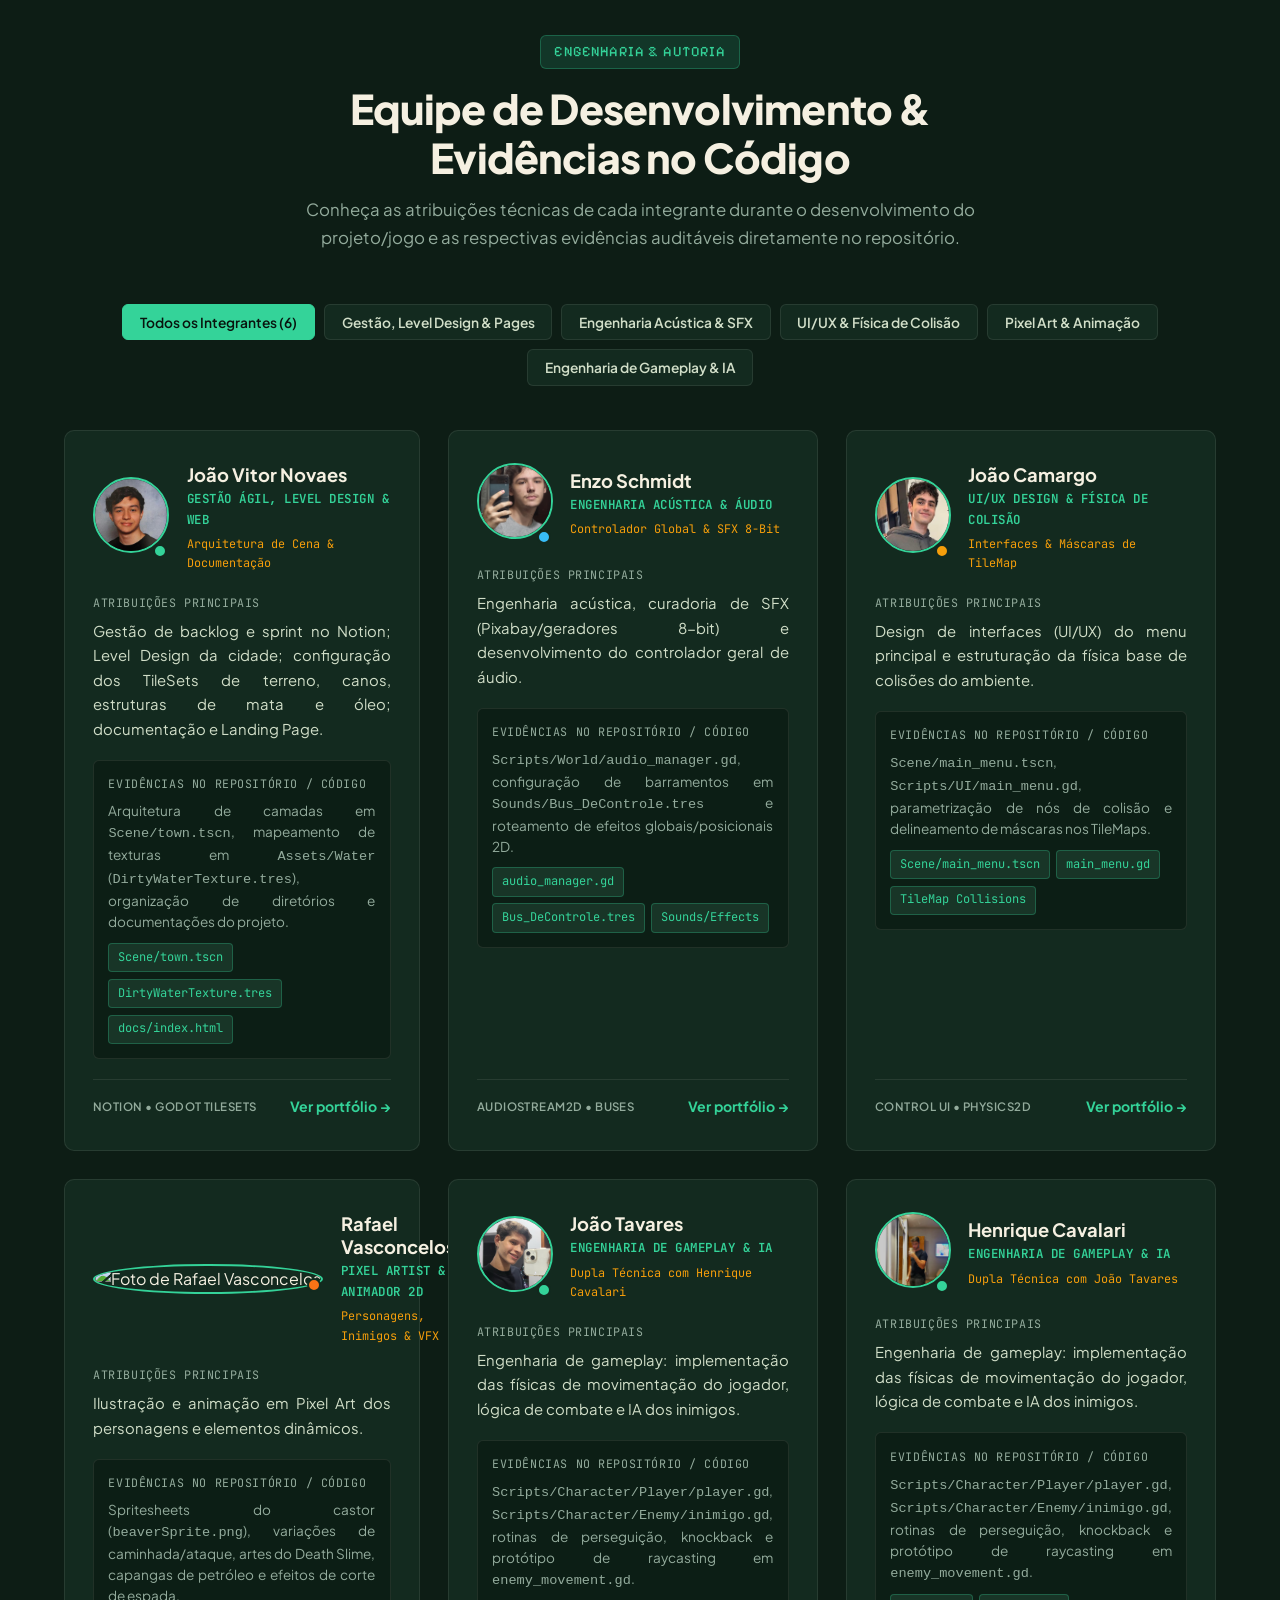
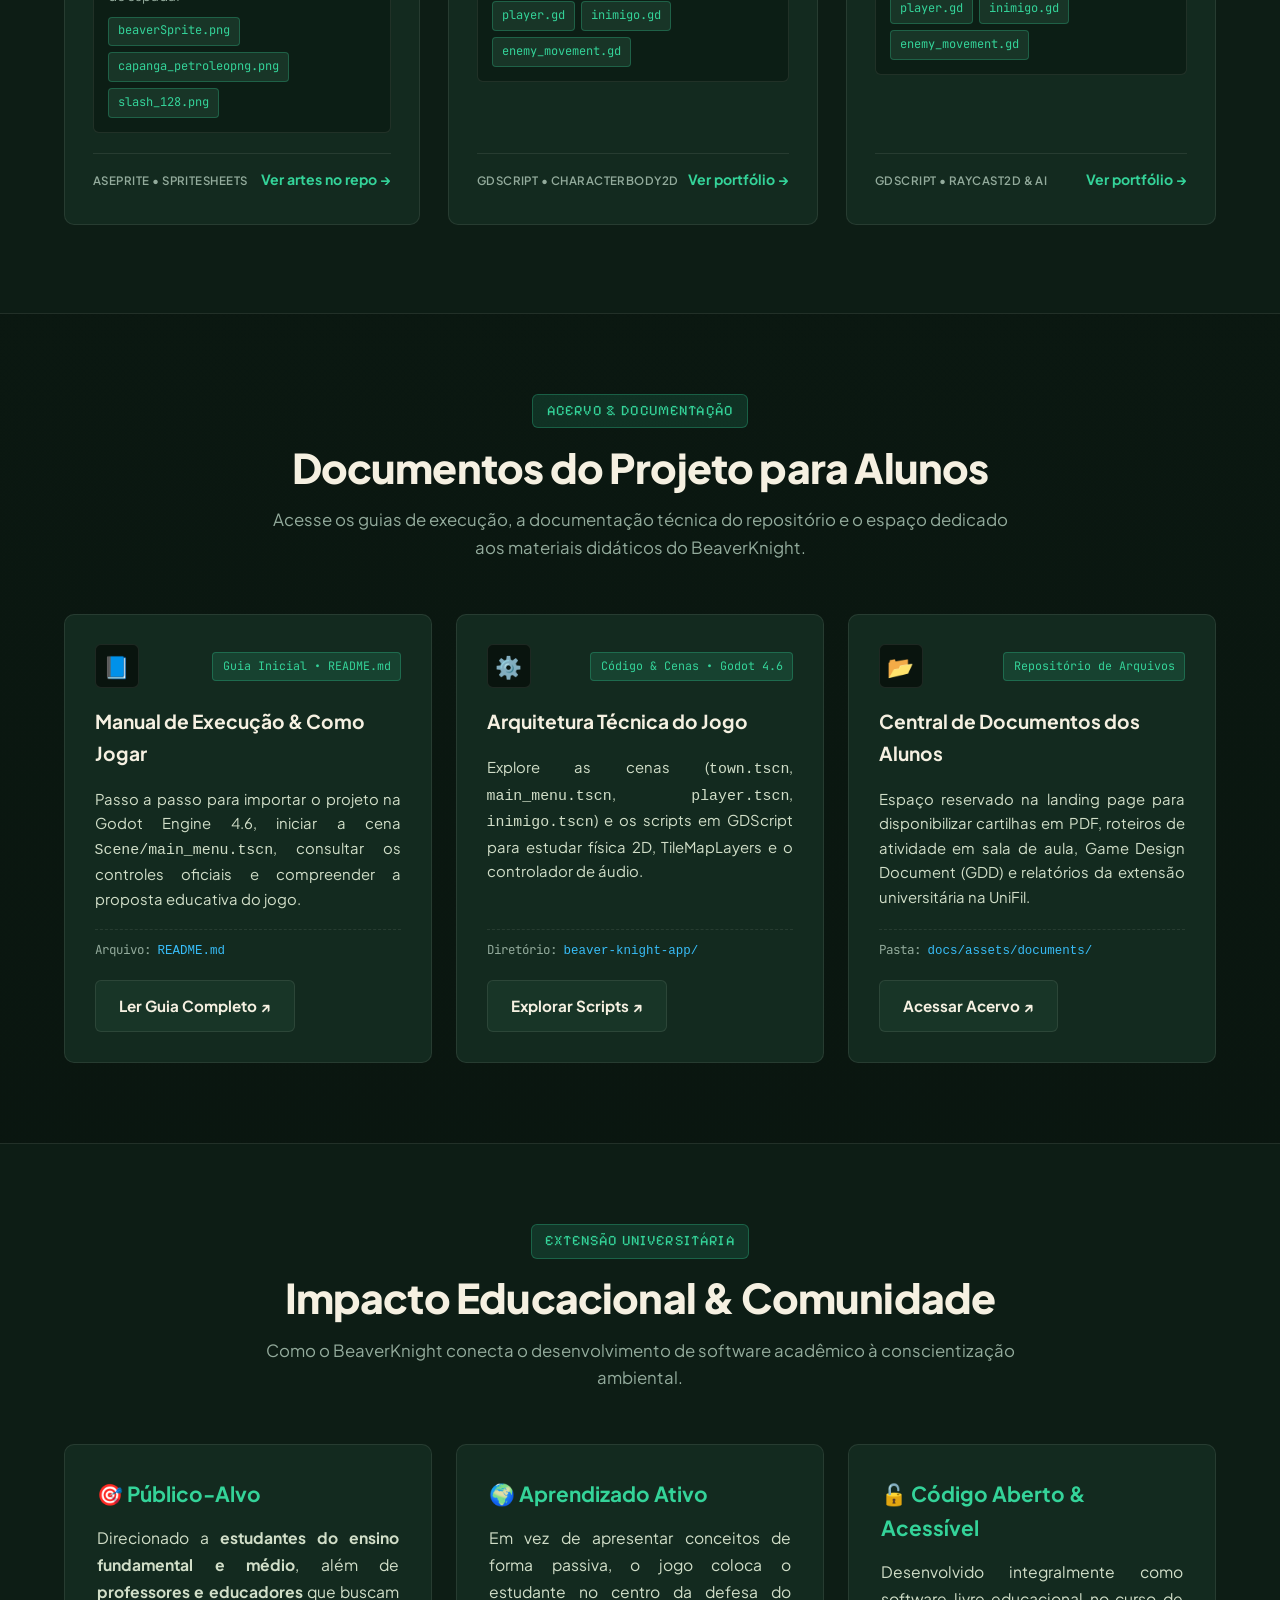
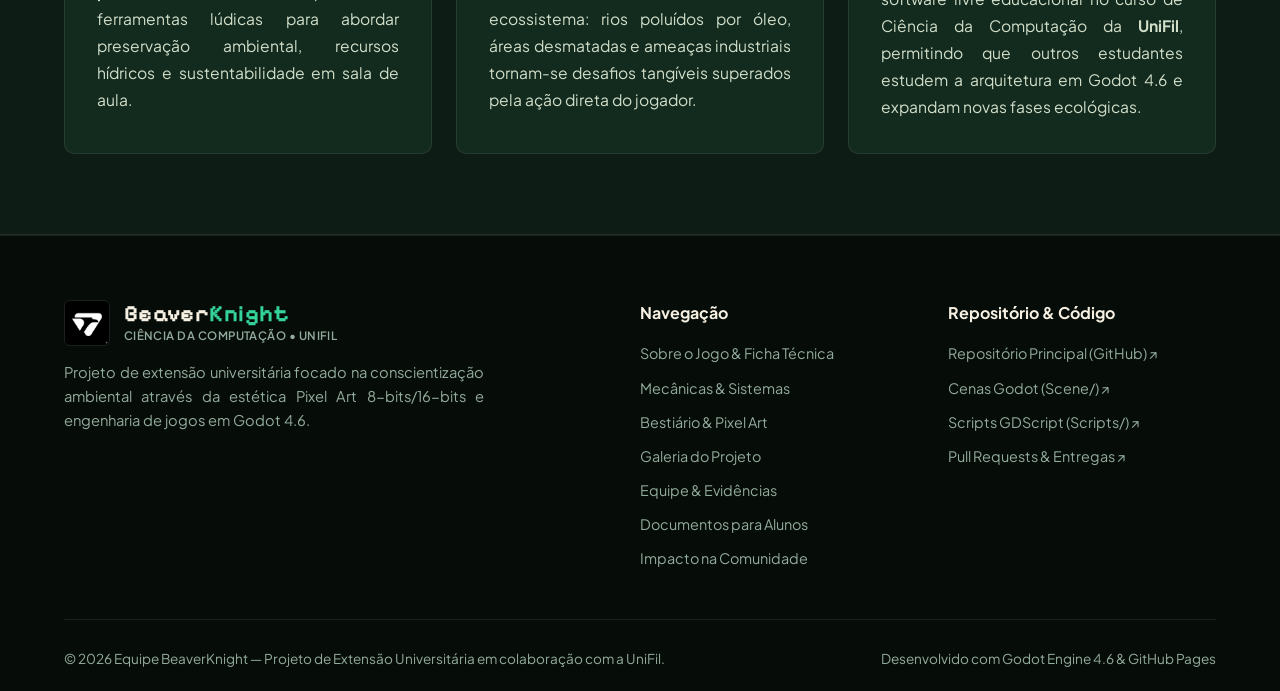
==== commit a6eade33: "feat(docs): publica o jogo na Landing Page - adiciona a build Web em docs/jogo - adiciona botões Jog" ====
--- a/docs/index.html
+++ b/docs/index.html
@@ -43,7 +43,7 @@
             <div class="nav-actions">
                 <a href="https://github.com/novaes11/BeaverKnight/tree/main/beaver-knight-app" target="_blank"
                     rel="noopener noreferrer" class="btn-secondary">Código-Fonte</a>
-                <a href="#equipe" class="btn-primary">Ver Engenharia</a>
+                <a href="jogo/index.html" class="btn-primary" id="navPlayBtn">Jogar Agora</a>
             </div>
 
             <button id="mobileMenuBtn" class="mobile-menu-btn" aria-label="Abrir menu de navegação"
@@ -58,6 +58,7 @@
             <a href="#equipe">Equipe & Evidências</a>
             <a href="#documentos">Documentos</a>
             <a href="#comunidade">Comunidade</a>
+            <a href="jogo/index.html">Jogar Agora</a>
             <a href="https://github.com/novaes11/BeaverKnight" target="_blank" rel="noopener noreferrer">Repositório no
                 GitHub ↗</a>
         </nav>
@@ -76,7 +77,8 @@
                 </p>
 
                 <div class="hero-cta-group">
-                    <a href="#equipe" class="btn-primary" id="heroTeamBtn">Atribuições & Evidências</a>
+                    <a href="jogo/index.html" class="btn-primary" id="heroPlayBtn">▶ Jogar Agora</a>
+                    <a href="#equipe" class="btn-secondary" id="heroTeamBtn">Atribuições & Evidências</a>
                     <a href="https://github.com/novaes11/BeaverKnight" target="_blank" rel="noopener noreferrer"
                         class="btn-secondary" id="heroRepoBtn">Explorar Repositório ↗</a>
                     <button type="button" class="btn-outline" id="showControlsBtn">Como Jogar</button>
@@ -719,7 +721,7 @@
                                     espada.
                                 </p>
                                 <div class="evidence-chips">
-                                    <a href="https://github.com/novaes11/BeaverKnight/blob/main/beaver-knight-app/Sprites/beaverSprite.png"
+                                    <a href="https://github.com/novaes11/BeaverKnight/blob/ebea2a28508d026be2eb4d672f07302900603c26/beaver-knight-app/Sprites/beaverSprite.png"
                                         target="_blank" rel="noopener noreferrer" class="code-chip"
                                         data-code-title="Sprites/beaverSprite.png"
                                         data-code-desc="Spritesheet original em Pixel Art do Cavaleiro Castor com poses direcionais.">beaverSprite.png</a>
@@ -727,7 +729,7 @@
                                         target="_blank" rel="noopener noreferrer" class="code-chip"
                                         data-code-title="Sprites/capanga_petroleopng.png"
                                         data-code-desc="Spritesheet completo de surgimento, caminhada e ataque dos capangas de petróleo.">capanga_petroleopng.png</a>
-                                    <a href="https://github.com/novaes11/BeaverKnight/tree/main/beaver-knight-app/Sprites/custom"
+                                    <a href="https://github.com/novaes11/BeaverKnight/tree/ebea2a28508d026be2eb4d672f07302900603c26/beaver-knight-app/Sprites/custom"
                                         target="_blank" rel="noopener noreferrer" class="code-chip"
                                         data-code-title="Sprites/custom/slash_128.png"
                                         data-code-desc="Animações customizadas de corte de espada (slash, halfslash, backslash) e Death Slime.">slash_128.png</a>
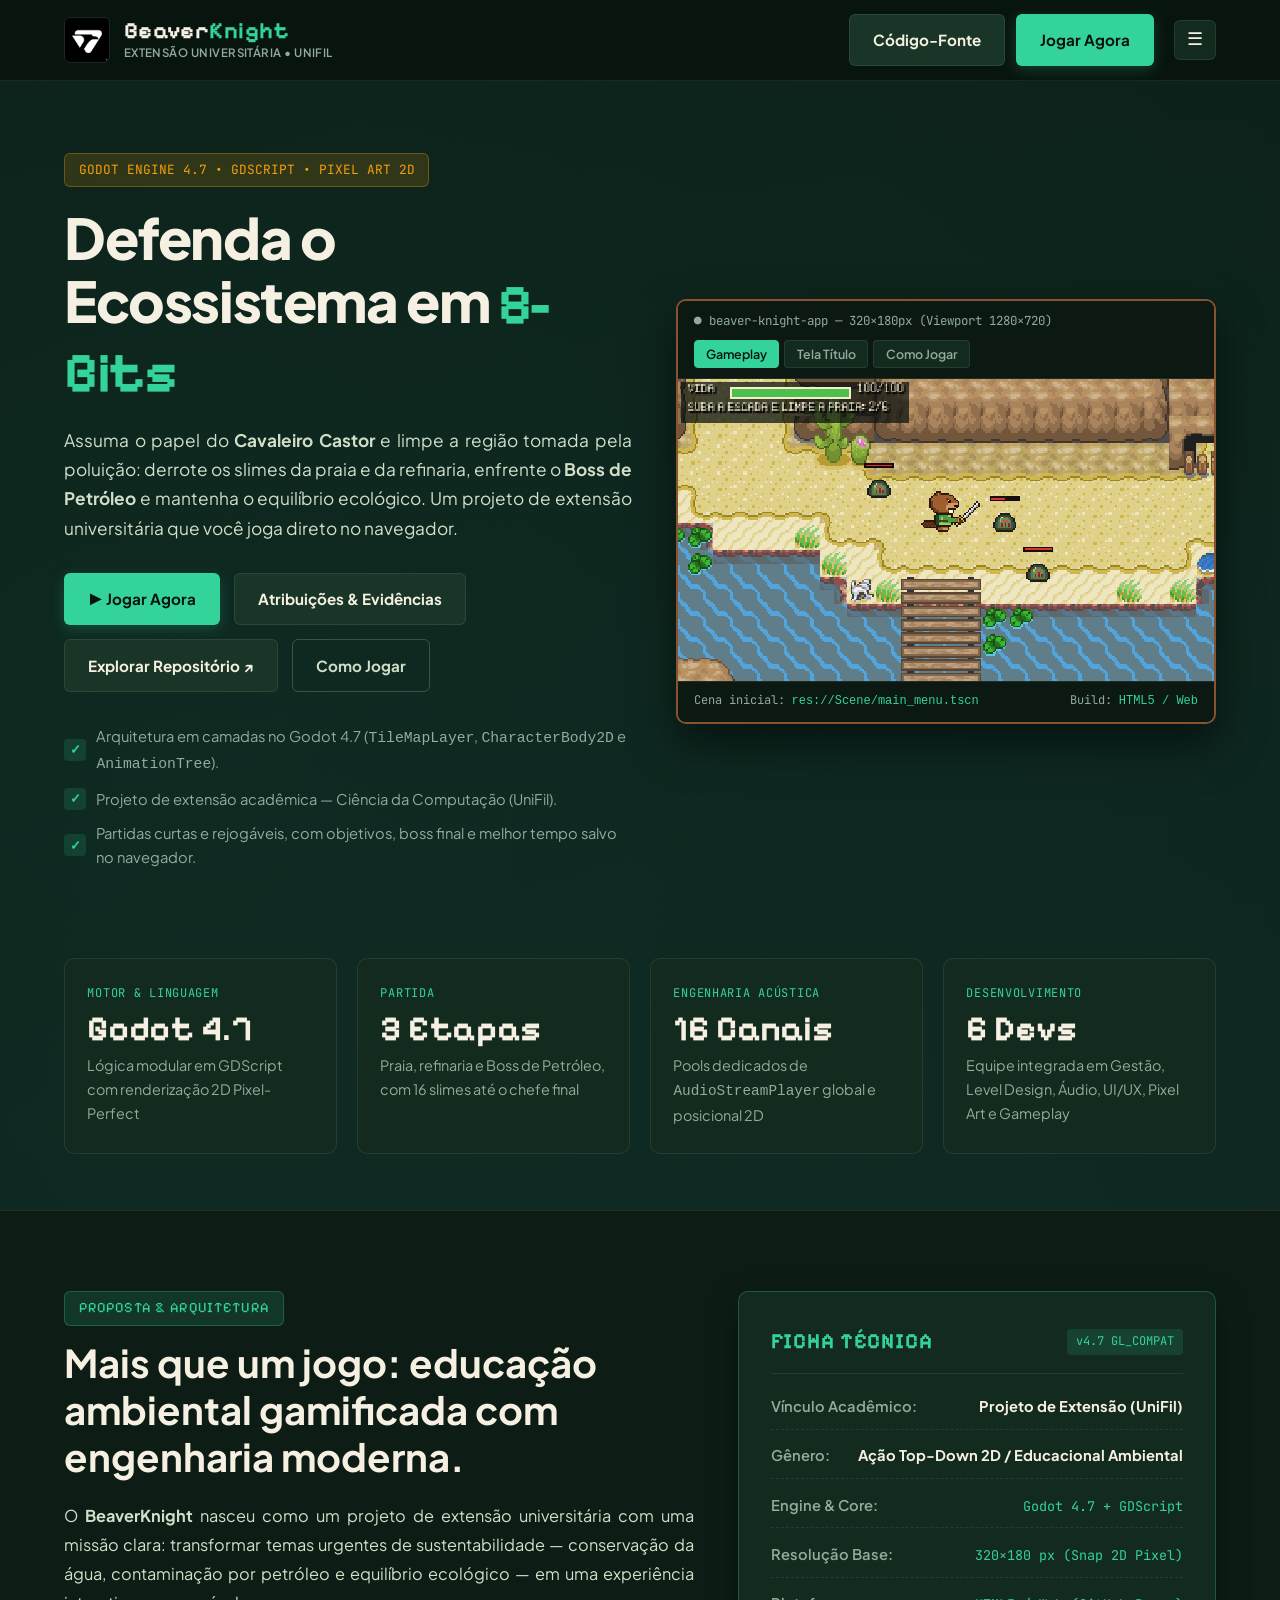
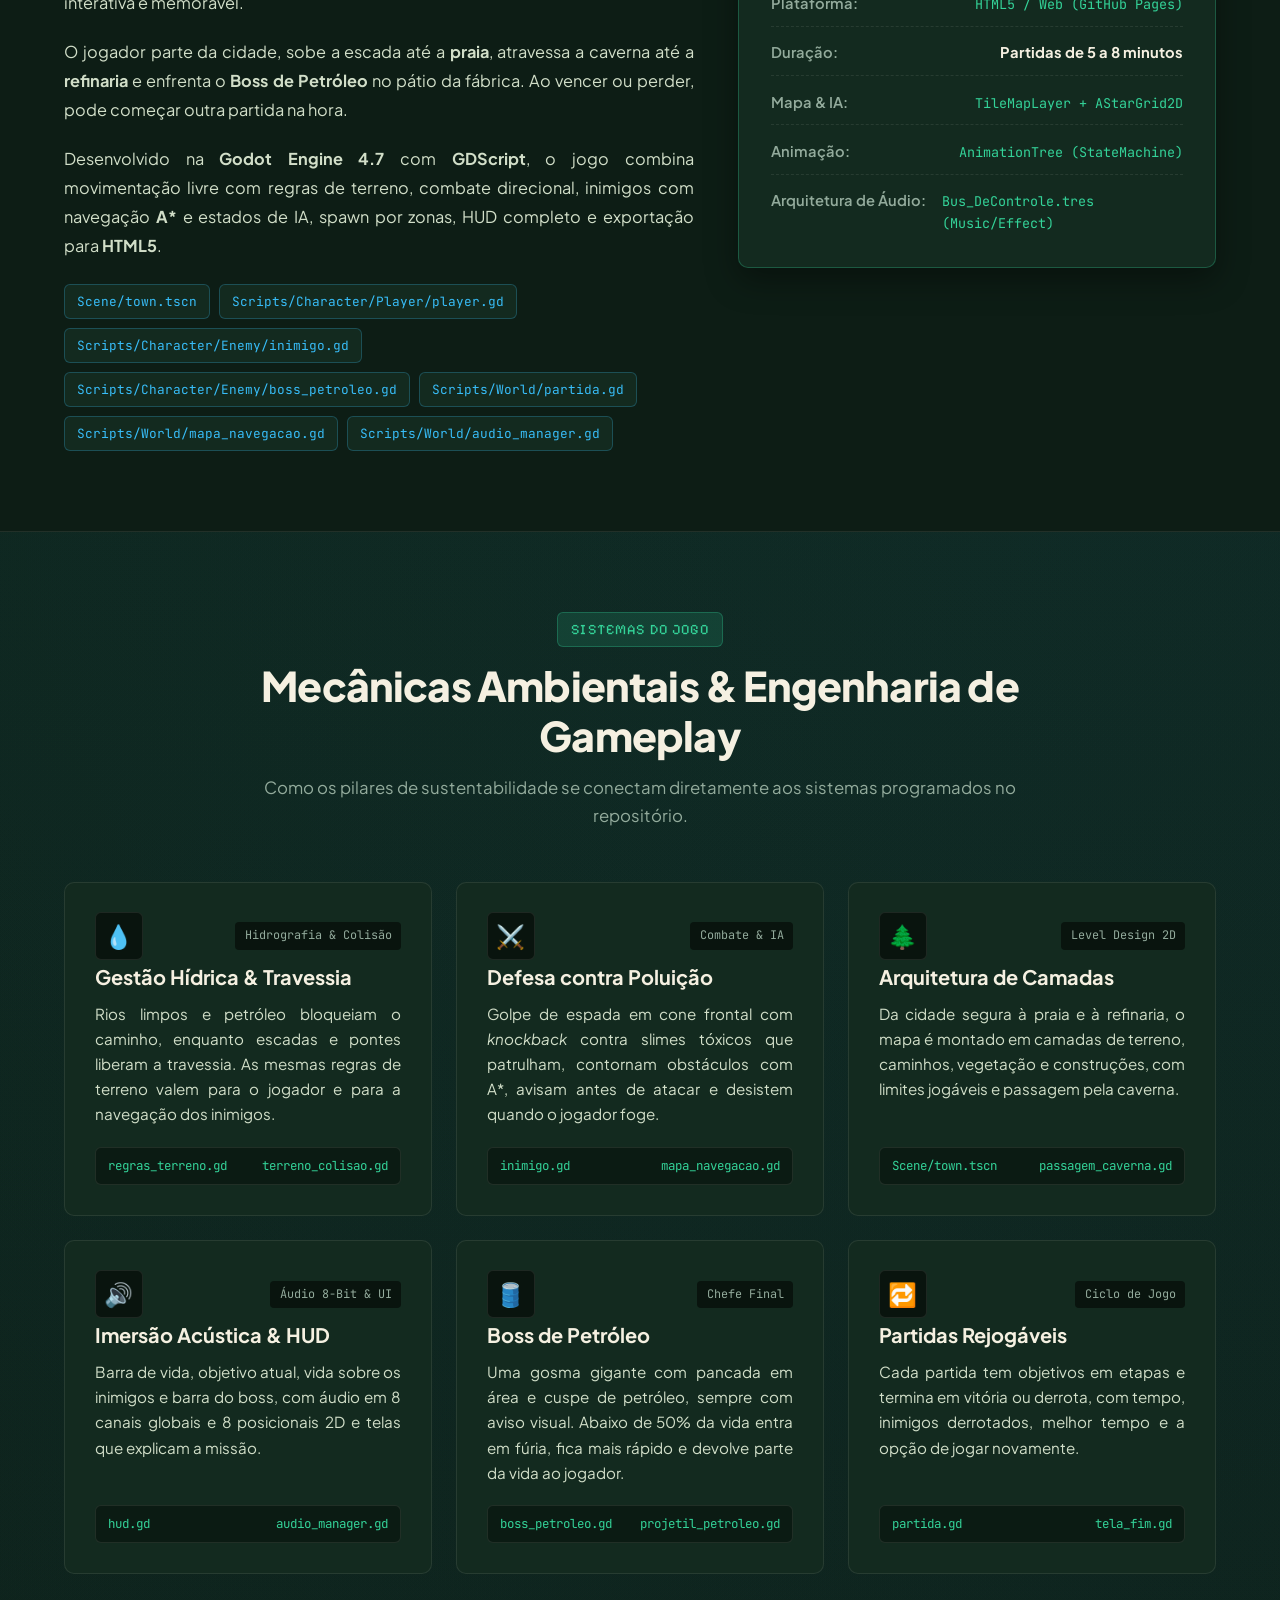
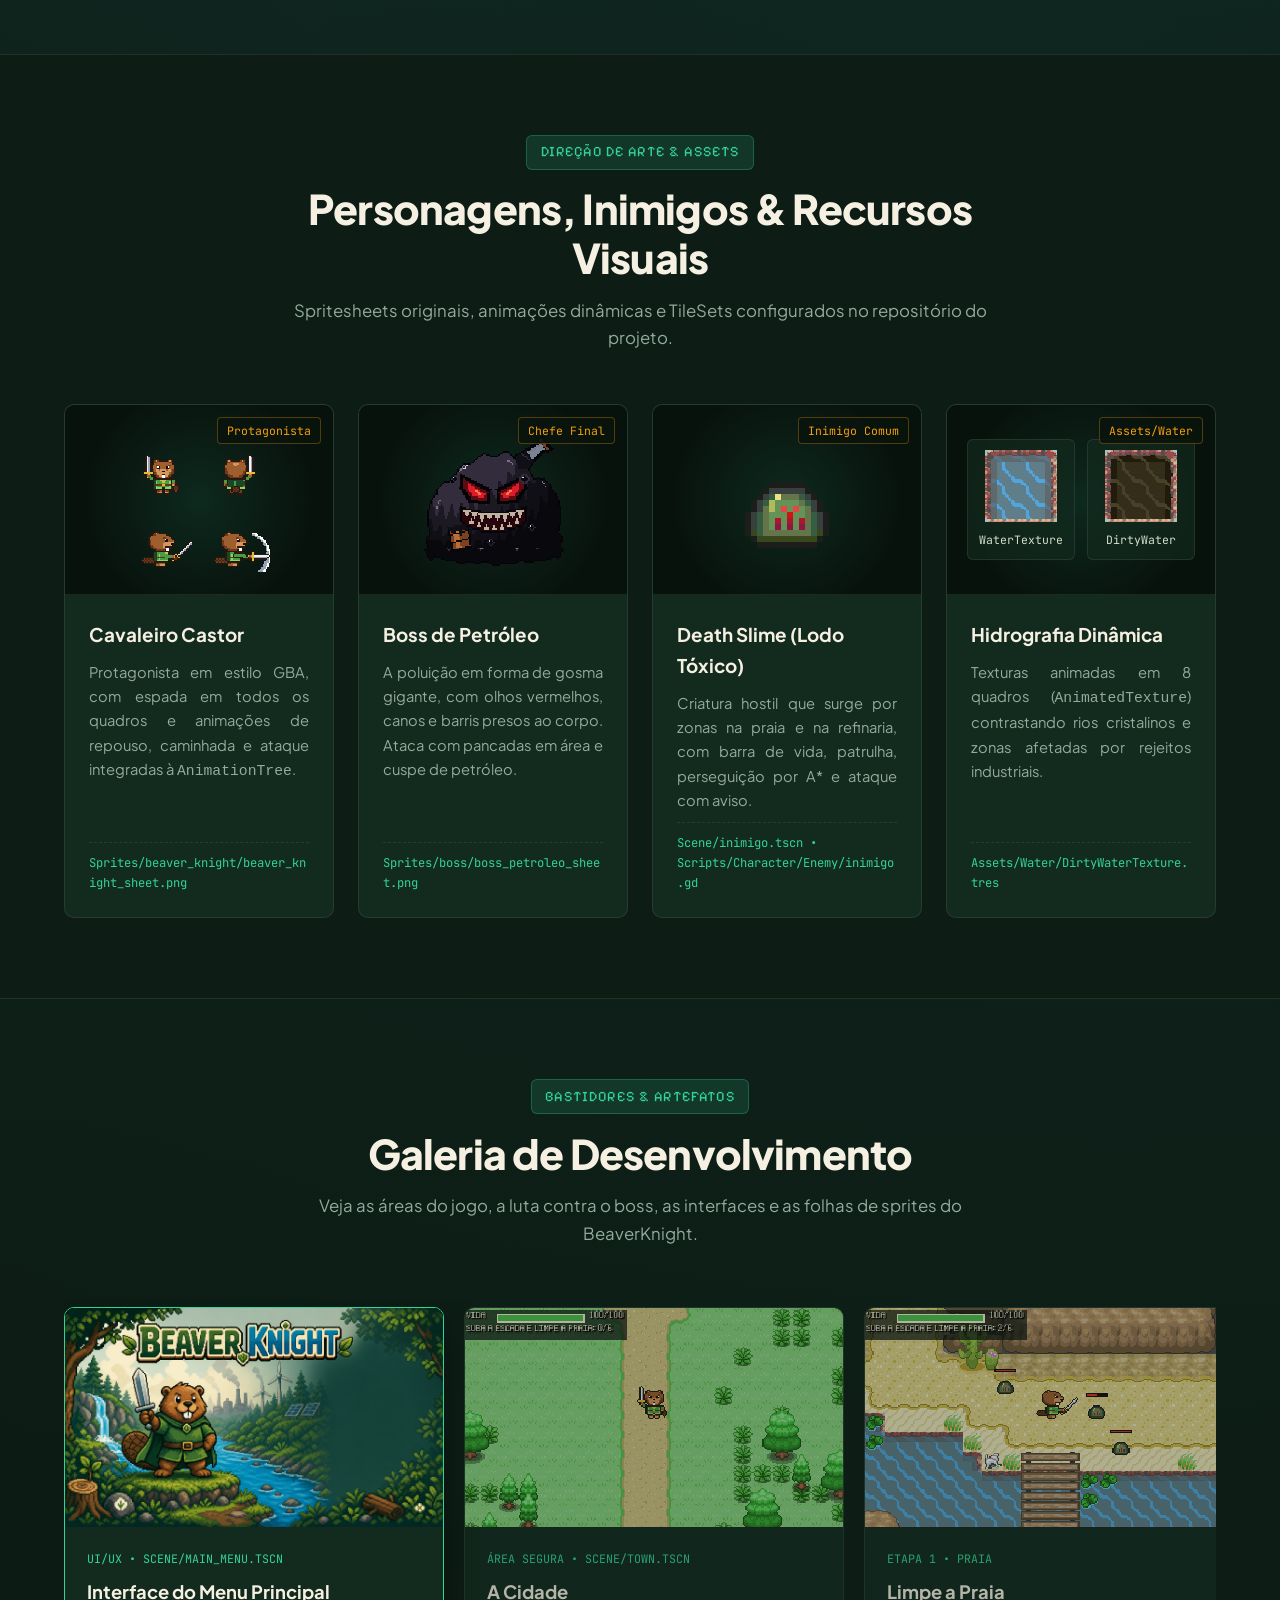
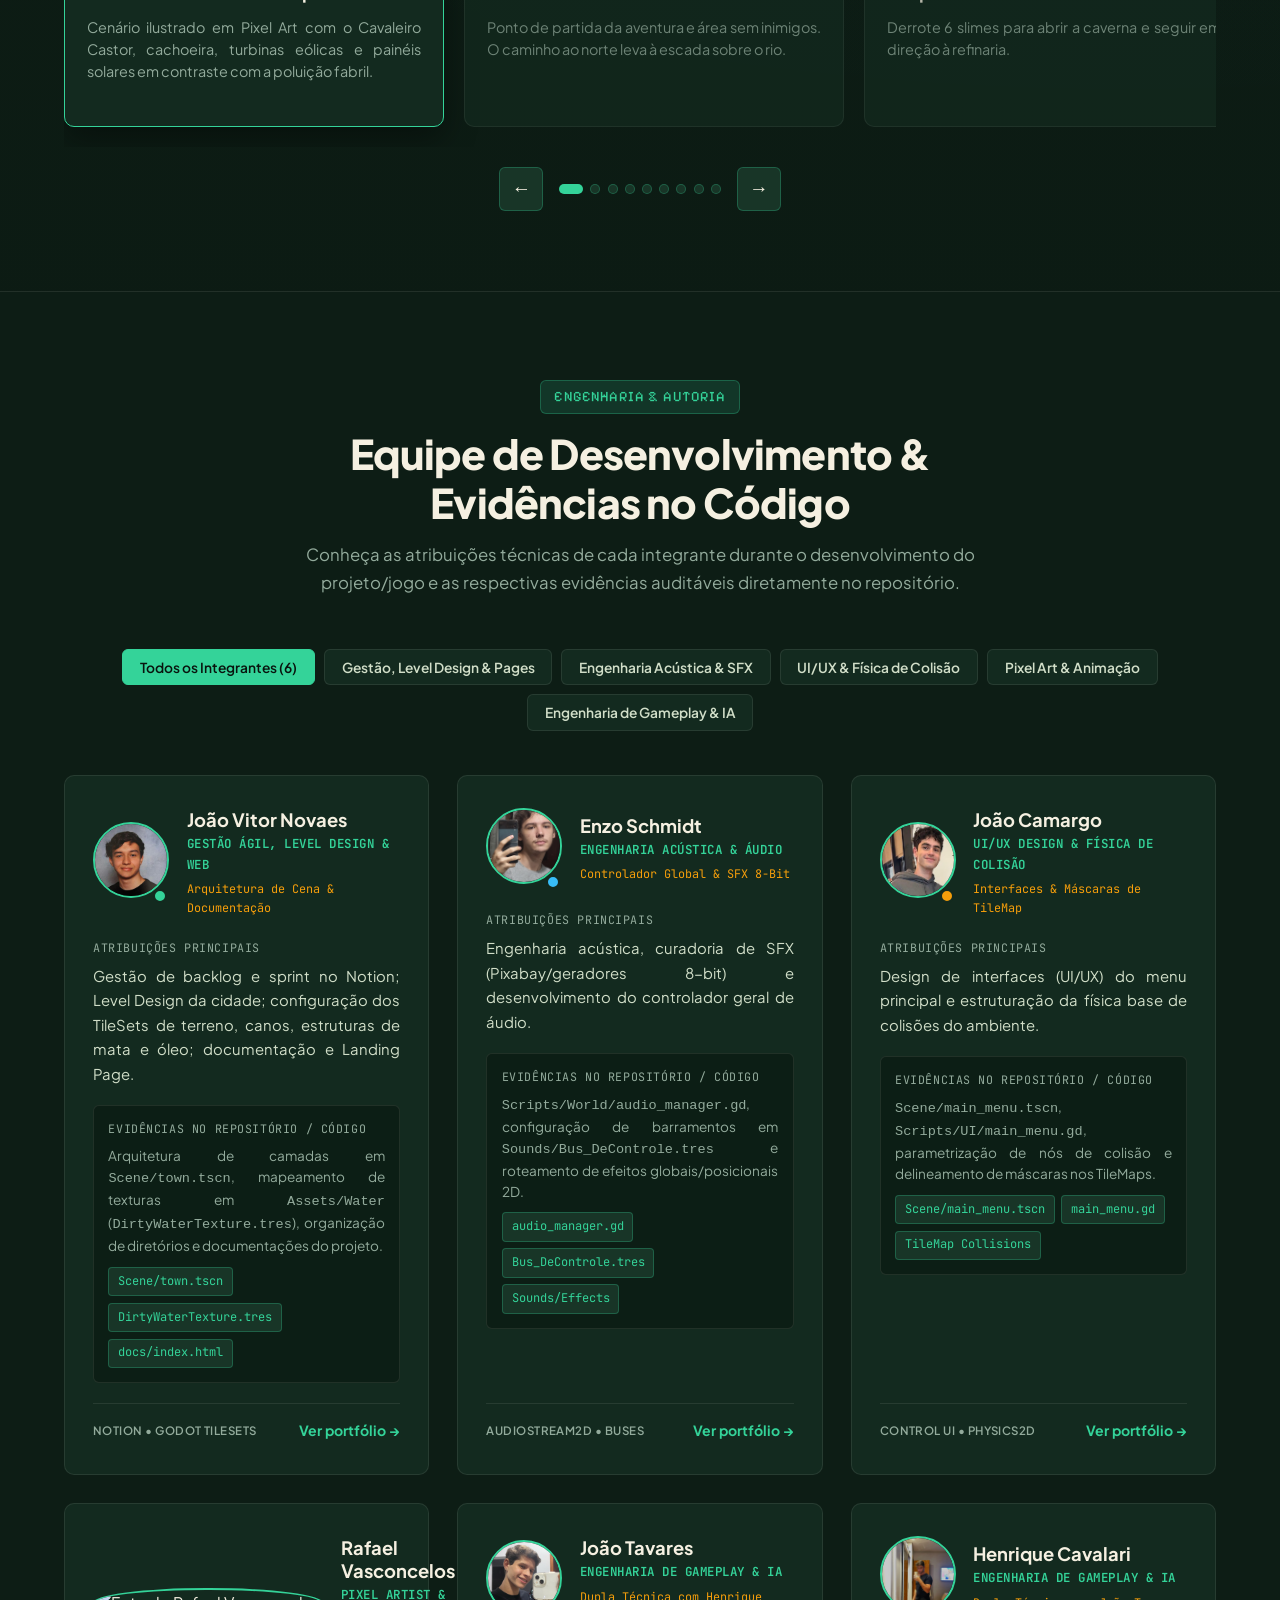
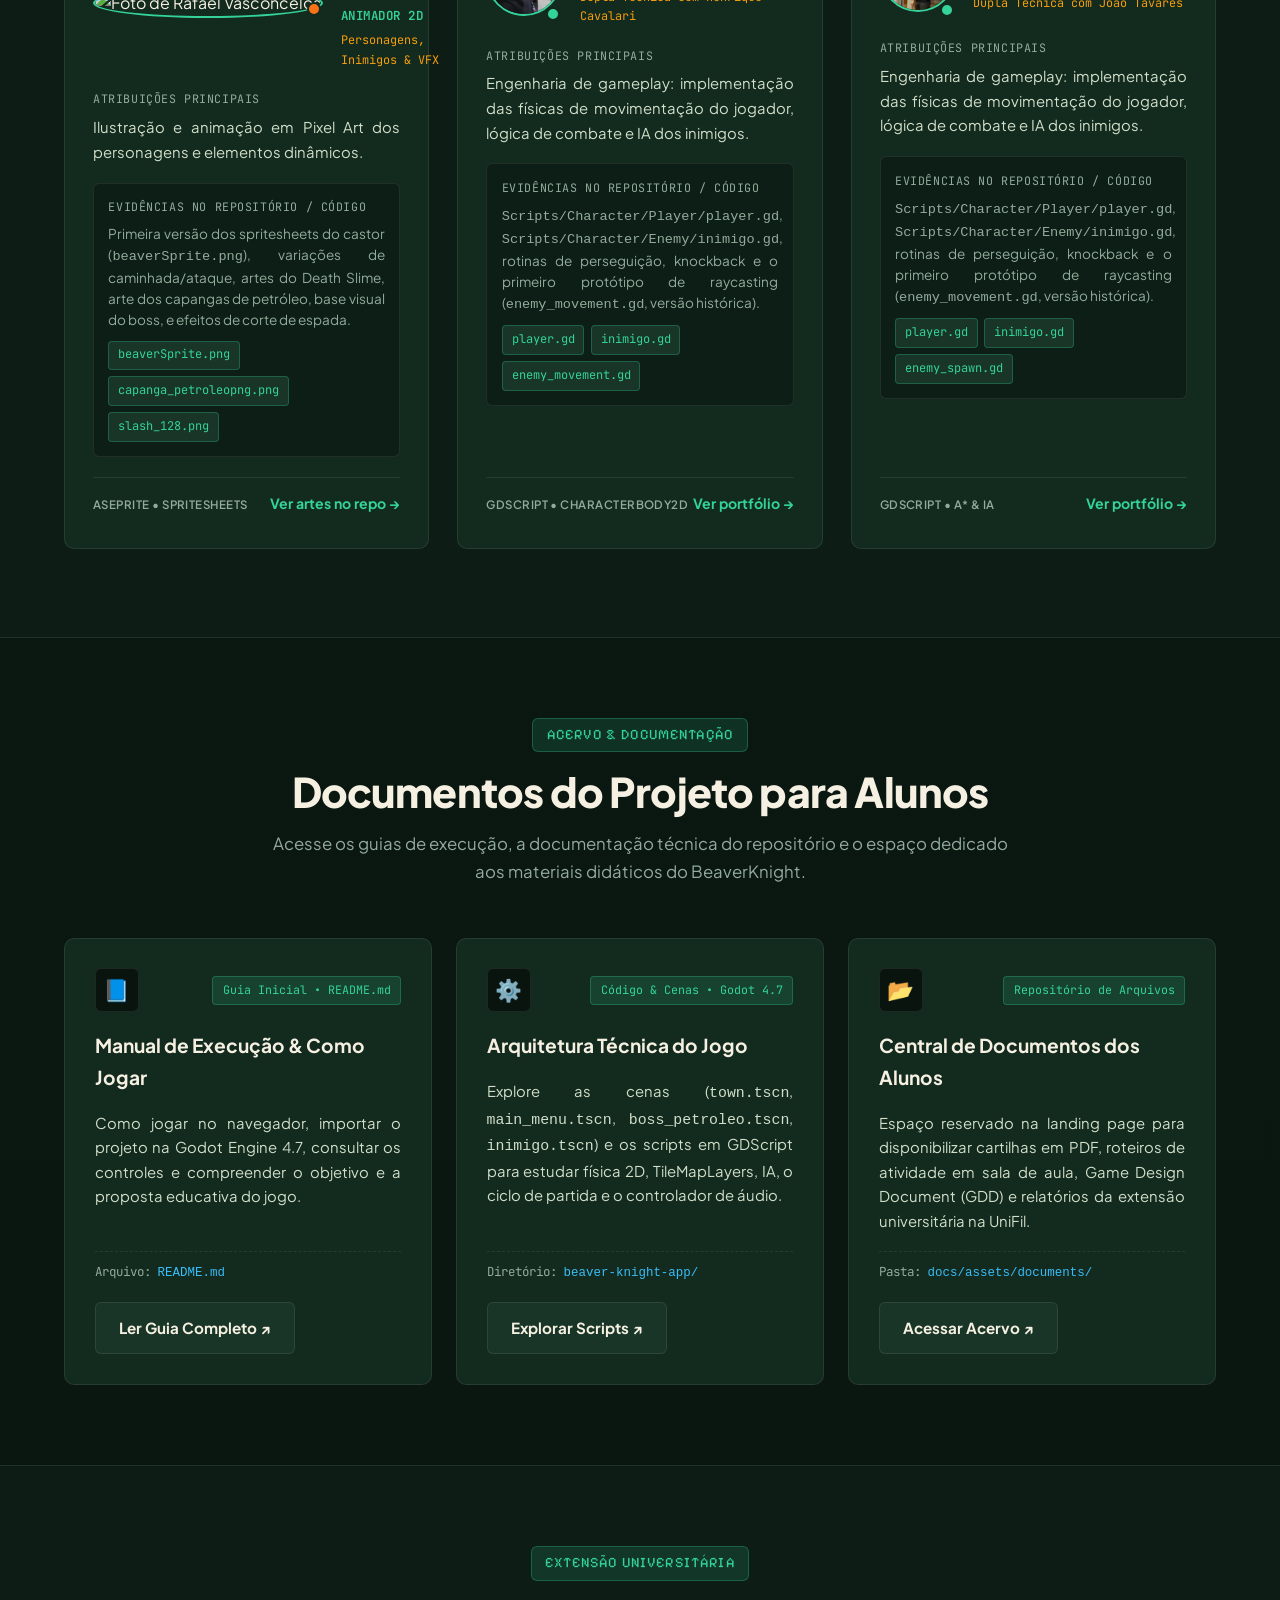
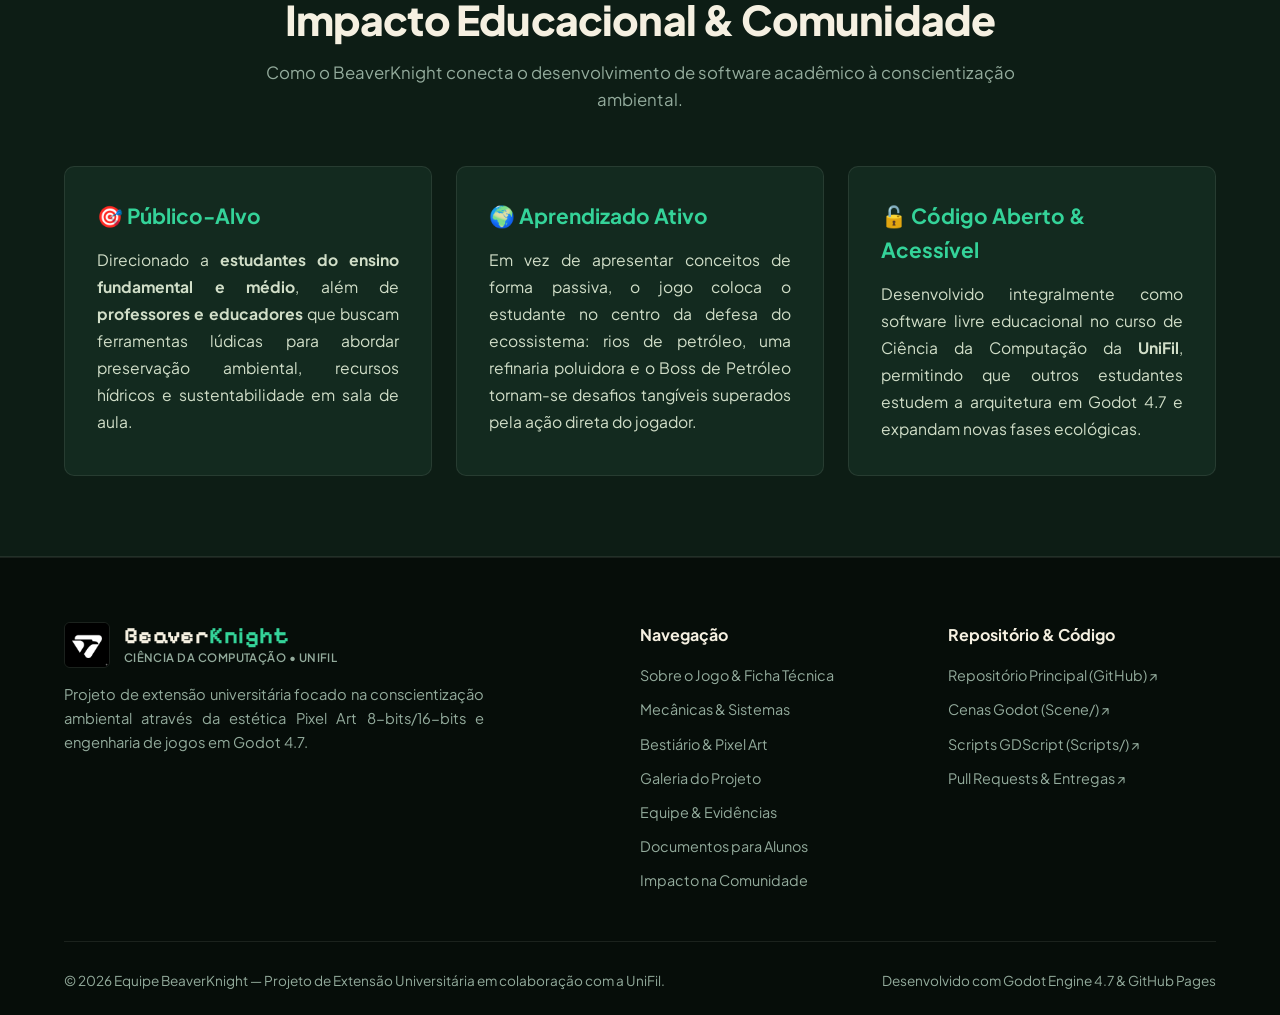
==== commit 2c414baf: "chore(docs): atualiza Landing Page e README para o jogo atual - reescreve objetivo, etapas, mecânica" ====
--- a/docs/index.html
+++ b/docs/index.html
@@ -6,7 +6,7 @@
     <meta name="viewport" content="width=device-width, initial-scale=1.0">
     <title>BeaverKnight | Sustentabilidade & Ação 2D em Pixel Art — Extensão UniFil</title>
     <meta name="description"
-        content="BeaverKnight é um jogo educativo 2D em Pixel Art desenvolvido na Godot Engine 4.6 como projeto de extensão universitária em Ciência da Computação na UniFil.">
+        content="Jogue no navegador: BeaverKnight é um jogo educativo 2D em Pixel Art feito na Godot Engine 4.7. Limpe a cidade da poluição, derrote o Boss de Petróleo e mantenha o equilíbrio ecológico. Projeto de extensão da UniFil.">
     <link rel="preconnect" href="https://fonts.googleapis.com">
     <link rel="preconnect" href="https://fonts.gstatic.com" crossorigin>
     <link
@@ -68,12 +68,12 @@
         <!-- Hero Section -->
         <section class="hero center">
             <div class="hero-content">
-                <div class="hero-tag">GODOT ENGINE 4.6 • GDSCRIPT • PIXEL ART 2D</div>
+                <div class="hero-tag">GODOT ENGINE 4.7 • GDSCRIPT • PIXEL ART 2D</div>
                 <h1>Defenda o Ecossistema em <span class="highlight-eco">8-Bits</span></h1>
                 <p class="hero-lead">
-                    Assuma o papel do <strong>Cavaleiro Castor</strong> em uma aventura top-down 2D contra a poluição
-                    industrial, vazamentos de óleo e contaminação hídrica. Um projeto de extensão universitária que
-                    transforma preservação ambiental em mecânicas reais de ação e causa e consequência.
+                    Assuma o papel do <strong>Cavaleiro Castor</strong> e limpe a região tomada pela poluição: derrote
+                    os slimes da praia e da refinaria, enfrente o <strong>Boss de Petróleo</strong> e mantenha o
+                    equilíbrio ecológico. Um projeto de extensão universitária que você joga direto no navegador.
                 </p>
 
                 <div class="hero-cta-group">
@@ -87,7 +87,7 @@
                 <ul class="hero-checks">
                     <li>
                         <span class="check-badge">✓</span>
-                        <span>Arquitetura em camadas no Godot 4.6 (<code>TileMapLayer</code>, <code>CharacterBody2D</code> e <code>AnimationTree</code>).</span>
+                        <span>Arquitetura em camadas no Godot 4.7 (<code>TileMapLayer</code>, <code>CharacterBody2D</code> e <code>AnimationTree</code>).</span>
                     </li>
                     <li>
                         <span class="check-badge">✓</span>
@@ -95,7 +95,7 @@
                     </li>
                     <li>
                         <span class="check-badge">✓</span>
-                        <span>Engenharia acústica 8-bit autoral com controlador de áudio global e posicional 2D.</span>
+                        <span>Partidas curtas e rejogáveis, com objetivos, boss final e melhor tempo salvo no navegador.</span>
                     </li>
                 </ul>
             </div>
@@ -117,12 +117,10 @@
                 </div>
 
                 <div class="showcase-viewport">
-                    <!-- Aba 1: Vídeo de Gameplay -->
+                    <!-- Aba 1: Captura real do jogo -->
                     <div class="showcase-pane active" id="pane-video" role="tabpanel">
-                        <video autoplay loop muted playsinline>
-                            <source src="assets/video/beaver_knight base design.mp4" type="video/mp4">
-                            Seu navegador não suporta a reprodução de vídeo.
-                        </video>
+                        <img src="assets/images/game/gameplay_praia.png"
+                            alt="Cavaleiro Castor enfrentando slimes na praia, com HUD de vida e objetivo" class="pixelated">
                     </div>
 
                     <!-- Aba 2: Arte Oficial do Menu Principal -->
@@ -131,7 +129,7 @@
                             alt="Tela título oficial do BeaverKnight em Pixel Art" class="pixelated">
                     </div>
 
-                    <!-- Aba 3: Controles reais alinhados a HelpPanel de main_menu.tscn para evitar dados fictícios e sobreposição com o vídeo/menu -->
+                    <!-- Aba 3: Objetivo e controles reais, alinhados ao HelpPanel de main_menu.tscn -->
                     <div class="showcase-pane controls-overlay-pane" id="pane-controls" role="tabpanel">
                         <div class="controls-panel-box">
                             <div class="controls-panel-header">
@@ -148,7 +146,7 @@
                                     </div>
                                     <div class="control-text">
                                         <h4>Movimentação</h4>
-                                        <p>Use as setas do teclado para movimentar o castor.</p>
+                                        <p>Use as setas do teclado para andar pelo mapa.</p>
                                     </div>
                                 </div>
 
@@ -158,7 +156,7 @@
                                     </div>
                                     <div class="control-text">
                                         <h4>Ataque</h4>
-                                        <p>Clique com o botão esquerdo do mouse para atacar os inimigos.</p>
+                                        <p>Clique para golpear. Limpe a praia, a refinaria e vença o boss.</p>
                                     </div>
                                 </div>
                             </div>
@@ -167,8 +165,8 @@
                 </div>
 
                 <div class="showcase-statusbar">
-                    <span>Cena principal: <code>res://Scene/town.tscn</code></span>
-                    <span>Áudio Autoload: <code>res://Sounds/controlador_audio.tscn</code></span>
+                    <span>Cena inicial: <code>res://Scene/main_menu.tscn</code></span>
+                    <span>Build: <code>HTML5 / Web</code></span>
                 </div>
             </div>
         </section>
@@ -177,13 +175,13 @@
         <section class="stats center" aria-label="Indicadores Técnicos do Projeto">
             <div class="stat-box">
                 <span class="stat-label-top">Motor & Linguagem</span>
-                <h2>Godot 4.6</h2>
+                <h2>Godot 4.7</h2>
                 <p>Lógica modular em GDScript com renderização 2D Pixel-Perfect</p>
             </div>
             <div class="stat-box">
-                <span class="stat-label-top">Level Design</span>
-                <h2>4 Layers</h2>
-                <p>Terreno base, caminhos/pontes, vegetação e construções em <code>town.tscn</code></p>
+                <span class="stat-label-top">Partida</span>
+                <h2>3 Etapas</h2>
+                <p>Praia, refinaria e Boss de Petróleo, com 16 slimes até o chefe final</p>
             </div>
             <div class="stat-box">
                 <span class="stat-label-top">Engenharia Acústica</span>
@@ -205,25 +203,29 @@
                     <h2>Mais que um jogo: educação ambiental gamificada com engenharia moderna.</h2>
                     <p>
                         O <strong>BeaverKnight</strong> nasceu como um projeto de extensão universitária com uma missão
-                        clara: transformar temas urgentes de sustentabilidade — conservação de recursos hídricos,
-                        combate à contaminação por petróleo, reflorestamento e transição energética — em uma experiência
-                        interativa e memorável.
+                        clara: transformar temas urgentes de sustentabilidade — conservação da água, contaminação por
+                        petróleo e equilíbrio ecológico — em uma experiência interativa e memorável.
                     </p>
                     <p>
-                        Desenvolvido na <strong>Godot Engine 4.6</strong> utilizando <strong>GDScript</strong>, o jogo
-                        implementa movimentação livre contínua com detecção inteligente de camadas de terreno, sistema
-                        de combate direcional baseado em produto escalar (<em>dot product</em>), inteligência artificial
-                        de perseguição com física de repulsão (<em>knockback</em>) e uma arquitetura acústica 8-bit com
-                        roteamento por barramentos dedicados.
+                        O jogador parte da cidade, sobe a escada até a <strong>praia</strong>, atravessa a caverna até a
+                        <strong>refinaria</strong> e enfrenta o <strong>Boss de Petróleo</strong> no pátio da fábrica. Ao
+                        vencer ou perder, pode começar outra partida na hora.
+                    </p>
+                    <p>
+                        Desenvolvido na <strong>Godot Engine 4.7</strong> com <strong>GDScript</strong>, o jogo combina
+                        movimentação livre com regras de terreno, combate direcional, inimigos com navegação
+                        <strong>A*</strong> e estados de IA, spawn por zonas, HUD completo e exportação para
+                        <strong>HTML5</strong>.
                     </p>
 
                     <div class="architecture-pills">
                         <span class="arch-pill">Scene/town.tscn</span>
                         <span class="arch-pill">Scripts/Character/Player/player.gd</span>
                         <span class="arch-pill">Scripts/Character/Enemy/inimigo.gd</span>
+                        <span class="arch-pill">Scripts/Character/Enemy/boss_petroleo.gd</span>
+                        <span class="arch-pill">Scripts/World/partida.gd</span>
+                        <span class="arch-pill">Scripts/World/mapa_navegacao.gd</span>
                         <span class="arch-pill">Scripts/World/audio_manager.gd</span>
-                        <span class="arch-pill">Scene/main_menu.tscn</span>
-                        <span class="arch-pill">Assets/Water/DirtyWaterTexture.tres</span>
                     </div>
                 </div>
 
@@ -231,14 +233,16 @@
                     <div class="spec-card">
                         <div class="spec-card-header">
                             <h3>Ficha Técnica</h3>
-                            <span class="spec-version">v4.6 GL_COMPAT</span>
+                            <span class="spec-version">v4.7 GL_COMPAT</span>
                         </div>
                         <ul class="spec-list">
                             <li><span>Vínculo Acadêmico:</span> <strong>Projeto de Extensão (UniFil)</strong></li>
-                            <li><span>Gênero:</span> <strong>Action RPG 2D / Educacional Ambiental</strong></li>
-                            <li><span>Engine & Core:</span> <code>Godot 4.6 + GDScript</code></li>
+                            <li><span>Gênero:</span> <strong>Ação Top-Down 2D / Educacional Ambiental</strong></li>
+                            <li><span>Engine & Core:</span> <code>Godot 4.7 + GDScript</code></li>
                             <li><span>Resolução Base:</span> <code>320×180 px (Snap 2D Pixel)</code></li>
-                            <li><span>Física de Mapa:</span> <code>TileMapLayer + Collision Masks</code></li>
+                            <li><span>Plataforma:</span> <code>HTML5 / Web (GitHub Pages)</code></li>
+                            <li><span>Duração:</span> <strong>Partidas de 5 a 8 minutos</strong></li>
+                            <li><span>Mapa & IA:</span> <code>TileMapLayer + AStarGrid2D</code></li>
                             <li><span>Animação:</span> <code>AnimationTree (StateMachine)</code></li>
                             <li><span>Arquitetura de Áudio:</span> <code>Bus_DeControle.tres (Music/Effect)</code></li>
                         </ul>
@@ -266,14 +270,13 @@
                             </div>
                             <h3>Gestão Hídrica & Travessia</h3>
                             <p>
-                                Mapeamento de texturas animadas entre águas limpas e poluídas, com verificação em tempo
-                                real de <code>source_id</code> no terreno base e liberação dinâmica de passagem sobre
-                                pontes em <code>caminho_terreno</code>.
+                                Rios limpos e petróleo bloqueiam o caminho, enquanto escadas e pontes liberam a travessia.
+                                As mesmas regras de terreno valem para o jogador e para a navegação dos inimigos.
                             </p>
                         </div>
                         <div class="mechanic-code-ref">
-                            <span>DirtyWaterTexture.tres</span>
-                            <span>player.gd</span>
+                            <span>regras_terreno.gd</span>
+                            <span>terreno_colisao.gd</span>
                         </div>
                     </article>
 
@@ -285,14 +288,13 @@
                             </div>
                             <h3>Defesa contra Poluição</h3>
                             <p>
-                                Combate corpo-a-corpo com detecção de proximidade imediata (<code>12px</code>) e cone
-                                frontal de 140° (<code>28px</code>) contra Slimes tóxicos e Capangas de Petróleo dotados
-                                de IA de perseguição e <em>knockback</em>.
+                                Golpe de espada em cone frontal com <em>knockback</em> contra slimes tóxicos que patrulham,
+                                contornam obstáculos com A*, avisam antes de atacar e desistem quando o jogador foge.
                             </p>
                         </div>
                         <div class="mechanic-code-ref">
                             <span>inimigo.gd</span>
-                            <span>enemy_movement.gd</span>
+                            <span>mapa_navegacao.gd</span>
                         </div>
                     </article>
 
@@ -304,14 +306,13 @@
                             </div>
                             <h3>Arquitetura de Camadas</h3>
                             <p>
-                                Cenário urbano e florestal estruturado em camadas independentes para terreno, estradas,
-                                vegetação, encanamentos e estruturas industriais, integrando máscaras físicas de colisão
-                                nos TileMaps.
+                                Da cidade segura à praia e à refinaria, o mapa é montado em camadas de terreno, caminhos,
+                                vegetação e construções, com limites jogáveis e passagem pela caverna.
                             </p>
                         </div>
                         <div class="mechanic-code-ref">
                             <span>Scene/town.tscn</span>
-                            <span>TileMapLayer</span>
+                            <span>passagem_caverna.gd</span>
                         </div>
                     </article>
 
@@ -323,14 +324,49 @@
                             </div>
                             <h3>Imersão Acústica & HUD</h3>
                             <p>
-                                Controlador global com 8 canais de SFX globais e 8 posicionais 2D, passos sincronizados
-                                à animação com variação de <em>pitch</em> e menu principal temático em moldura de
-                                folhagem.
+                                Barra de vida, objetivo atual, vida sobre os inimigos e barra do boss, com áudio em 8 canais
+                                globais e 8 posicionais 2D e telas que explicam a missão.
                             </p>
                         </div>
                         <div class="mechanic-code-ref">
+                            <span>hud.gd</span>
                             <span>audio_manager.gd</span>
-                            <span>main_menu.gd</span>
+                        </div>
+                    </article>
+
+                    <article class="mechanic-card oil-combat">
+                        <div>
+                            <div class="mechanic-top">
+                                <div class="mechanic-icon">🛢️</div>
+                                <span class="mechanic-tag">Chefe Final</span>
+                            </div>
+                            <h3>Boss de Petróleo</h3>
+                            <p>
+                                Uma gosma gigante com pancada em área e cuspe de petróleo, sempre com aviso visual. Abaixo
+                                de 50% da vida entra em fúria, fica mais rápido e devolve parte da vida ao jogador.
+                            </p>
+                        </div>
+                        <div class="mechanic-code-ref">
+                            <span>boss_petroleo.gd</span>
+                            <span>projetil_petroleo.gd</span>
+                        </div>
+                    </article>
+
+                    <article class="mechanic-card eco-green">
+                        <div>
+                            <div class="mechanic-top">
+                                <div class="mechanic-icon">🔁</div>
+                                <span class="mechanic-tag">Ciclo de Jogo</span>
+                            </div>
+                            <h3>Partidas Rejogáveis</h3>
+                            <p>
+                                Cada partida tem objetivos em etapas e termina em vitória ou derrota, com tempo, inimigos
+                                derrotados, melhor tempo e a opção de jogar novamente.
+                            </p>
+                        </div>
+                        <div class="mechanic-code-ref">
+                            <span>partida.gd</span>
+                            <span>tela_fim.gd</span>
                         </div>
                     </article>
                 </div>
@@ -350,41 +386,41 @@
                     <article class="sprite-card">
                         <div class="sprite-stage">
                             <span class="sprite-badge">Protagonista</span>
-                            <img src="assets/images/game/beaverSprite.png" alt="Spritesheet do Cavaleiro Castor"
+                            <img src="assets/images/game/beaver_knight_poses.png" alt="Poses do Cavaleiro Castor de frente, de costas e de perfil"
                                 class="pixelated">
                         </div>
                         <div class="sprite-info">
                             <h3>Cavaleiro Castor</h3>
-                            <p>Spritesheet direcional com variações de caminhada e repouso, integrado à árvore de
-                                estados <code>AnimationTree</code> e efeitos de corte de espada.</p>
-                            <div class="sprite-meta">Sprites/beaverSprite.png • custom/slash_128.png</div>
+                            <p>Protagonista em estilo GBA, com espada em todos os quadros e animações de repouso,
+                                caminhada e ataque integradas à <code>AnimationTree</code>.</p>
+                            <div class="sprite-meta">Sprites/beaver_knight/beaver_knight_sheet.png</div>
                         </div>
                     </article>
 
                     <article class="sprite-card">
                         <div class="sprite-stage">
-                            <span class="sprite-badge">Ameaça de Petróleo</span>
-                            <img src="assets/images/game/capanga_petroleopng.png"
-                                alt="Spritesheet do Capanga de Petróleo" class="pixelated">
+                            <span class="sprite-badge">Chefe Final</span>
+                            <img src="assets/images/game/boss_petroleo.png"
+                                alt="Boss de Petróleo, uma gosma preta gigante de olhos vermelhos" class="pixelated">
                         </div>
                         <div class="sprite-info">
-                            <h3>Capanga de Petróleo</h3>
-                            <p>Inimigo temático representando os derramamentos de óleo, com quadros de surgimento do
-                                solo, deslocamento viscoso e investida de curto alcance.</p>
-                            <div class="sprite-meta">Sprites/capanga_petroleopng.png</div>
+                            <h3>Boss de Petróleo</h3>
+                            <p>A poluição em forma de gosma gigante, com olhos vermelhos, canos e barris presos ao corpo.
+                                Ataca com pancadas em área e cuspe de petróleo.</p>
+                            <div class="sprite-meta">Sprites/boss/boss_petroleo_sheet.png</div>
                         </div>
                     </article>
 
                     <article class="sprite-card">
                         <div class="sprite-stage">
-                            <span class="sprite-badge">Inimigo Ativo</span>
+                            <span class="sprite-badge">Inimigo Comum</span>
                             <img src="assets/images/game/DeathSlime.gif" alt="Animação do Death Slime"
                                 class="pixelated" style="width: 96px; height: 96px;">
                         </div>
                         <div class="sprite-info">
                             <h3>Death Slime (Lodo Tóxico)</h3>
-                            <p>Criatura hostil gerada pelo <code>enemy_spawn.gd</code> em grade de 16px, equipada com IA
-                                de perseguição contínua e som posicional 2D ao ser derrotada.</p>
+                            <p>Criatura hostil que surge por zonas na praia e na refinaria, com barra de vida, patrulha,
+                                perseguição por A* e ataque com aviso.</p>
                             <div class="sprite-meta">Scene/inimigo.tscn • Scripts/Character/Enemy/inimigo.gd</div>
                         </div>
                     </article>
@@ -422,7 +458,7 @@
                 <div class="section-header">
                     <span class="section-kicker">Bastidores & Artefatos</span>
                     <h2>Galeria de Desenvolvimento</h2>
-                    <p>Explore as interfaces, folhas de sprites, variações de terreno e cenas construídas para o
+                    <p>Veja as áreas do jogo, a luta contra o boss, as interfaces e as folhas de sprites do
                         BeaverKnight.</p>
                 </div>
             </div>
@@ -444,51 +480,80 @@
 
                     <article class="carousel-slide">
                         <div class="slide-media">
-                            <img src="assets/images/more pictures.jpeg" alt="Conceito visual da vila e jornada">
+                            <img src="assets/images/game/gameplay_cidade.png" alt="Cavaleiro Castor na estrada da cidade" class="pixelated">
                         </div>
                         <div class="slide-body">
-                            <span class="slide-tag">Level Design • Scene/town.tscn</span>
-                            <h3>Arquitetura da Cidade & Floresta</h3>
-                            <p>Composição das camadas de terreno, caminhos, pontes e edificações para exploração livre
-                                do jogador.</p>
+                            <span class="slide-tag">Área Segura • Scene/town.tscn</span>
+                            <h3>A Cidade</h3>
+                            <p>Ponto de partida da aventura e área sem inimigos. O caminho ao norte leva à escada sobre o rio.</p>
                         </div>
                     </article>
 
                     <article class="carousel-slide">
                         <div class="slide-media">
-                            <img src="assets/images/game/slash_128.png" alt="Spritesheet de ataque armado com espada"
-                                class="contain-pixel">
+                            <img src="assets/images/game/gameplay_praia.png" alt="Combate contra slimes na praia" class="pixelated">
                         </div>
                         <div class="slide-body">
-                            <span class="slide-tag">Pixel Art • Sprites/custom/slash_128.png</span>
-                            <h3>Animação de Corte de Espada</h3>
-                            <p>Quadros de animação em 4 direções sincronizados com o estado <code>attack_armed</code> e
-                                o efeito sonoro <code>Som-espada.wav</code>.</p>
+                            <span class="slide-tag">Etapa 1 • Praia</span>
+                            <h3>Limpe a Praia</h3>
+                            <p>Derrote 6 slimes para abrir a caverna e seguir em direção à refinaria.</p>
                         </div>
                     </article>
 
                     <article class="carousel-slide">
                         <div class="slide-media">
-                            <img src="assets/images/game/testeTileSet.jpeg" alt="Folha de TileSets de Ambientação Suja">
+                            <img src="assets/images/game/gameplay_refinaria.png" alt="Combate na refinaria, perto dos tanques de petróleo" class="pixelated">
                         </div>
                         <div class="slide-body">
-                            <span class="slide-tag">TileSets • Assets/Tilesets</span>
-                            <h3>Variações de Solo & Ambientação</h3>
-                            <p>Folha de terrenos, trilhas de terra e detalhes ambientais usados na pintura das camadas
-                                do mapa.</p>
+                            <span class="slide-tag">Etapa 2 • Refinaria</span>
+                            <h3>Limpe a Refinaria</h3>
+                            <p>Enfrente mais 10 slimes entre tanques, canos e rios de petróleo.</p>
                         </div>
                     </article>
 
                     <article class="carousel-slide">
                         <div class="slide-media">
-                            <img src="assets/images/game/capanga_petroleopng.png"
-                                alt="Spritesheet completo dos Capangas de Petróleo" class="contain-pixel">
+                            <img src="assets/images/game/gameplay_boss.png" alt="Luta contra o Boss de Petróleo, com aviso vermelho da pancada no chão" class="pixelated">
                         </div>
                         <div class="slide-body">
-                            <span class="slide-tag">Inimigos • Sprites/capanga_petroleopng.png</span>
-                            <h3>Anatomia dos Capangas de Petróleo</h3>
-                            <p>Sequência completa de quadros em Pixel Art ilustrando a formação, locomoção e ataque das
-                                criaturas de óleo.</p>
+                            <span class="slide-tag">Etapa 3 • Chefe Final</span>
+                            <h3>Boss de Petróleo</h3>
+                            <p>Fique atento ao círculo vermelho, desvie das gotas e revide depois de cada ataque.</p>
+                        </div>
+                    </article>
+
+                    <article class="carousel-slide">
+                        <div class="slide-media">
+                            <img src="assets/images/game/tela_vitoria.png" alt="Tela de vitória com tempo, inimigos e botão de jogar novamente" class="pixelated">
+                        </div>
+                        <div class="slide-body">
+                            <span class="slide-tag">Rejogável • Scene/tela_fim.tscn</span>
+                            <h3>Vitória & Nova Partida</h3>
+                            <p>A tela final mostra suas estatísticas e permite jogar novamente para bater o melhor tempo.</p>
+                        </div>
+                    </article>
+
+                    <article class="carousel-slide">
+                        <div class="slide-media">
+                            <img src="assets/images/game/beaver_knight_ataque.png" alt="Quadros de ataque do Cavaleiro Castor com a espada"
+                                class="contain-pixel">
+                        </div>
+                        <div class="slide-body">
+                            <span class="slide-tag">Pixel Art • Sprites/beaver_knight/beaver_knight_sheet.png</span>
+                            <h3>Animação de Ataque do Castor</h3>
+                            <p>Preparação, impacto, recuperação e guarda, sincronizadas com o estado
+                                <code>attack_armed</code> e o som da espada.</p>
+                        </div>
+                    </article>
+
+                    <article class="carousel-slide">
+                        <div class="slide-media">
+                            <img src="assets/images/game/boss_petroleo_sheet.png" alt="Folha de animações do Boss de Petróleo" class="contain-pixel">
+                        </div>
+                        <div class="slide-body">
+                            <span class="slide-tag">Pixel Art • Sprites/boss/boss_petroleo_sheet.png</span>
+                            <h3>Animações do Boss</h3>
+                            <p>Quadros de parado, andar, pancada, cuspe, dano e derretimento do chefe final.</p>
                         </div>
                     </article>
 
@@ -716,23 +781,23 @@
                             <div class="evidence-box">
                                 <div class="team-section-label">Evidências no Repositório / Código</div>
                                 <p>
-                                    Spritesheets do castor (<code>beaverSprite.png</code>), variações de
-                                    caminhada/ataque, artes do Death Slime, capangas de petróleo e efeitos de corte de
-                                    espada.
+                                    Primeira versão dos spritesheets do castor (<code>beaverSprite.png</code>), variações
+                                    de caminhada/ataque, artes do Death Slime, arte dos capangas de petróleo, base visual do boss, e efeitos
+                                    de corte de espada.
                                 </p>
                                 <div class="evidence-chips">
                                     <a href="https://github.com/novaes11/BeaverKnight/blob/ebea2a28508d026be2eb4d672f07302900603c26/beaver-knight-app/Sprites/beaverSprite.png"
                                         target="_blank" rel="noopener noreferrer" class="code-chip"
                                         data-code-title="Sprites/beaverSprite.png"
-                                        data-code-desc="Spritesheet original em Pixel Art do Cavaleiro Castor com poses direcionais.">beaverSprite.png</a>
+                                        data-code-desc="Versão histórica do spritesheet do Cavaleiro Castor com poses direcionais.">beaverSprite.png</a>
                                     <a href="https://github.com/novaes11/BeaverKnight/blob/main/beaver-knight-app/Sprites/capanga_petroleopng.png"
                                         target="_blank" rel="noopener noreferrer" class="code-chip"
                                         data-code-title="Sprites/capanga_petroleopng.png"
-                                        data-code-desc="Spritesheet completo de surgimento, caminhada e ataque dos capangas de petróleo.">capanga_petroleopng.png</a>
+                                        data-code-desc="Arte conceitual dos capangas de petróleo, que serviu de base visual para o Boss de Petróleo.">capanga_petroleopng.png</a>
                                     <a href="https://github.com/novaes11/BeaverKnight/tree/ebea2a28508d026be2eb4d672f07302900603c26/beaver-knight-app/Sprites/custom"
                                         target="_blank" rel="noopener noreferrer" class="code-chip"
                                         data-code-title="Sprites/custom/slash_128.png"
-                                        data-code-desc="Animações customizadas de corte de espada (slash, halfslash, backslash) e Death Slime.">slash_128.png</a>
+                                        data-code-desc="Versão histórica das animações de corte de espada (slash, halfslash, backslash).">slash_128.png</a>
                                 </div>
                             </div>
                         </div>
@@ -771,7 +836,7 @@
                                 <p>
                                     <code>Scripts/Character/Player/player.gd</code>,
                                     <code>Scripts/Character/Enemy/inimigo.gd</code>, rotinas de perseguição, knockback
-                                    e protótipo de raycasting em <code>enemy_movement.gd</code>.
+                                    e o primeiro protótipo de raycasting (<code>enemy_movement.gd</code>, versão histórica).
                                 </p>
                                 <div class="evidence-chips">
                                     <a href="https://github.com/novaes11/BeaverKnight/blob/main/beaver-knight-app/Scripts/Character/Player/player.gd"
@@ -781,11 +846,11 @@
                                     <a href="https://github.com/novaes11/BeaverKnight/blob/main/beaver-knight-app/Scripts/Character/Enemy/inimigo.gd"
                                         target="_blank" rel="noopener noreferrer" class="code-chip"
                                         data-code-title="Scripts/Character/Enemy/inimigo.gd"
-                                        data-code-desc="IA de perseguição ao jogador, alcance de golpe com cooldown e física de dissipação de knockback.">inimigo.gd</a>
-                                    <a href="https://github.com/novaes11/BeaverKnight/blob/main/beaver-knight-app/Scripts/Character/Enemy/enemy_movement.gd"
+                                        data-code-desc="Estados de patrulha, perseguição, ataque com aviso e retorno, com knockback.">inimigo.gd</a>
+                                    <a href="https://github.com/novaes11/BeaverKnight/blob/ebea2a28508d026be2eb4d672f07302900603c26/beaver-knight-app/Scripts/Character/Enemy/enemy_movement.gd"
                                         target="_blank" rel="noopener noreferrer" class="code-chip"
                                         data-code-title="Scripts/Character/Enemy/enemy_movement.gd"
-                                        data-code-desc="Protótipo de locomoção em grade 16px com detecção de obstáculos via RayCast2D.">enemy_movement.gd</a>
+                                        data-code-desc="Versão histórica: protótipo de locomoção em grade 16px com RayCast2D.">enemy_movement.gd</a>
                                 </div>
                             </div>
                         </div>
@@ -823,27 +888,27 @@
                                 <p>
                                     <code>Scripts/Character/Player/player.gd</code>,
                                     <code>Scripts/Character/Enemy/inimigo.gd</code>, rotinas de perseguição, knockback
-                                    e protótipo de raycasting em <code>enemy_movement.gd</code>.
+                                    e o primeiro protótipo de raycasting (<code>enemy_movement.gd</code>, versão histórica).
                                 </p>
                                 <div class="evidence-chips">
                                     <a href="https://github.com/novaes11/BeaverKnight/blob/main/beaver-knight-app/Scripts/Character/Player/player.gd"
                                         target="_blank" rel="noopener noreferrer" class="code-chip"
                                         data-code-title="Scripts/Character/Player/player.gd"
-                                        data-code-desc="Integração da AnimationTree (idle, walk, attack_armed), sistema de vida, dano e respawn do jogador.">player.gd</a>
+                                        data-code-desc="Integração da AnimationTree (idle, walk, attack_armed), vida, dano e invencibilidade do jogador.">player.gd</a>
                                     <a href="https://github.com/novaes11/BeaverKnight/blob/main/beaver-knight-app/Scripts/Character/Enemy/inimigo.gd"
                                         target="_blank" rel="noopener noreferrer" class="code-chip"
                                         data-code-title="Scripts/Character/Enemy/inimigo.gd"
-                                        data-code-desc="Máquina de comportamento do inimigo, cálculo vetorial de perseguição e aplicação de dano.">inimigo.gd</a>
+                                        data-code-desc="Máquina de estados do inimigo, perseguição por A* e aplicação de dano.">inimigo.gd</a>
                                     <a href="https://github.com/novaes11/BeaverKnight/blob/main/beaver-knight-app/Scripts/Character/Enemy/enemy_spawn.gd"
                                         target="_blank" rel="noopener noreferrer" class="code-chip"
-                                        data-code-title="enemy_movement.gd & enemy_spawn.gd"
-                                        data-code-desc="Algoritmo de raycasting direcional e instanciação controlada de inimigos alinhada ao grid.">enemy_movement.gd</a>
+                                        data-code-title="Scripts/Character/Enemy/enemy_spawn.gd"
+                                        data-code-desc="Geração de inimigos por zonas de combate, em pontos livres e fora da tela.">enemy_spawn.gd</a>
                                 </div>
                             </div>
                         </div>
 
                         <div class="team-card-footer">
-                            <span class="brand-sub">GDScript • RayCast2D & AI</span>
+                            <span class="brand-sub">GDScript • A* & IA</span>
                             <a href="https://justtryingtodohomework.github.io/MeuCurriculo" target="_blank"
                                 rel="noopener noreferrer" class="more-link">Ver portfólio →</a>
                         </div>
@@ -870,9 +935,8 @@
                         </div>
                         <h3>Manual de Execução & Como Jogar</h3>
                         <p>
-                            Passo a passo para importar o projeto na Godot Engine 4.6, iniciar a cena
-                            <code>Scene/main_menu.tscn</code>, consultar os controles oficiais e compreender a
-                            proposta educativa do jogo.
+                            Como jogar no navegador, importar o projeto na Godot Engine 4.7, consultar os controles e
+                            compreender o objetivo e a proposta educativa do jogo.
                         </p>
                         <div class="document-meta">Arquivo: <code>README.md</code></div>
                         <div class="document-actions">
@@ -884,13 +948,13 @@
                     <article class="document-card">
                         <div class="document-top">
                             <span class="document-icon">⚙️</span>
-                            <span class="document-badge">Código & Cenas • Godot 4.6</span>
+                            <span class="document-badge">Código & Cenas • Godot 4.7</span>
                         </div>
                         <h3>Arquitetura Técnica do Jogo</h3>
                         <p>
                             Explore as cenas (<code>town.tscn</code>, <code>main_menu.tscn</code>,
-                            <code>player.tscn</code>, <code>inimigo.tscn</code>) e os scripts em GDScript para estudar
-                            física 2D, TileMapLayers e o controlador de áudio.
+                            <code>boss_petroleo.tscn</code>, <code>inimigo.tscn</code>) e os scripts em GDScript para estudar
+                            física 2D, TileMapLayers, IA, o ciclo de partida e o controlador de áudio.
                         </p>
                         <div class="document-meta">Diretório: <code>beaver-knight-app/</code></div>
                         <div class="document-actions">
@@ -943,8 +1007,8 @@
                         <h3>🌍 Aprendizado Ativo</h3>
                         <p>
                             Em vez de apresentar conceitos de forma passiva, o jogo coloca o estudante no centro da
-                            defesa do ecossistema: rios poluídos por óleo, áreas desmatadas e ameaças industriais
-                            tornam-se desafios tangíveis superados pela ação direta do jogador.
+                            defesa do ecossistema: rios de petróleo, uma refinaria poluidora e o Boss de Petróleo tornam-se
+                            desafios tangíveis superados pela ação direta do jogador.
                         </p>
                     </article>
 
@@ -953,7 +1017,7 @@
                         <p>
                             Desenvolvido integralmente como software livre educacional no curso de Ciência da
                             Computação da <strong>UniFil</strong>, permitindo que outros estudantes estudem a
-                            arquitetura em Godot 4.6 e expandam novas fases ecológicas.
+                            arquitetura em Godot 4.7 e expandam novas fases ecológicas.
                         </p>
                     </article>
                 </div>
@@ -974,7 +1038,7 @@
                 </div>
                 <p>
                     Projeto de extensão universitária focado na conscientização ambiental através da estética Pixel Art
-                    8-bits/16-bits e engenharia de jogos em Godot 4.6.
+                    8-bits/16-bits e engenharia de jogos em Godot 4.7.
                 </p>
             </div>
 
@@ -1004,7 +1068,7 @@
 
         <div class="footer-bottom center">
             <p>&copy; 2026 Equipe BeaverKnight — Projeto de Extensão Universitária em colaboração com a UniFil.</p>
-            <span>Desenvolvido com Godot Engine 4.6 & GitHub Pages</span>
+            <span>Desenvolvido com Godot Engine 4.7 & GitHub Pages</span>
         </div>
     </footer>
 
--- a/docs/assets/css/style.css
+++ b/docs/assets/css/style.css
@@ -1704,4 +1704,42 @@
     .documents-grid {
         grid-template-columns: repeat(3, 1fr);
     }
-}+}
+
+/* Cards não podem esticar a página com nomes longos de arquivos */
+.grid-container > *,
+.sprite-grid > *,
+.team-grid > *,
+.documents-grid > * {
+    min-width: 0;
+}
+
+.mechanic-code-ref {
+    flex-wrap: wrap;
+    gap: 0.25rem 0.75rem;
+}
+
+.sprite-meta {
+    overflow-wrap: anywhere;
+}
+
+@media (min-width: 1024px) {
+    .grid-container {
+        grid-template-columns: repeat(3, 1fr);
+    }
+}
+
+/* Entre tablet e desktop largo, os links vão para o menu e o botão Jogar Agora continua visível */
+@media (min-width: 1024px) and (max-width: 1359px) {
+    .nav-links {
+        display: none;
+    }
+
+    .nav-actions {
+        margin-left: auto;
+    }
+
+    .mobile-menu-btn {
+        display: inline-flex;
+    }
+}
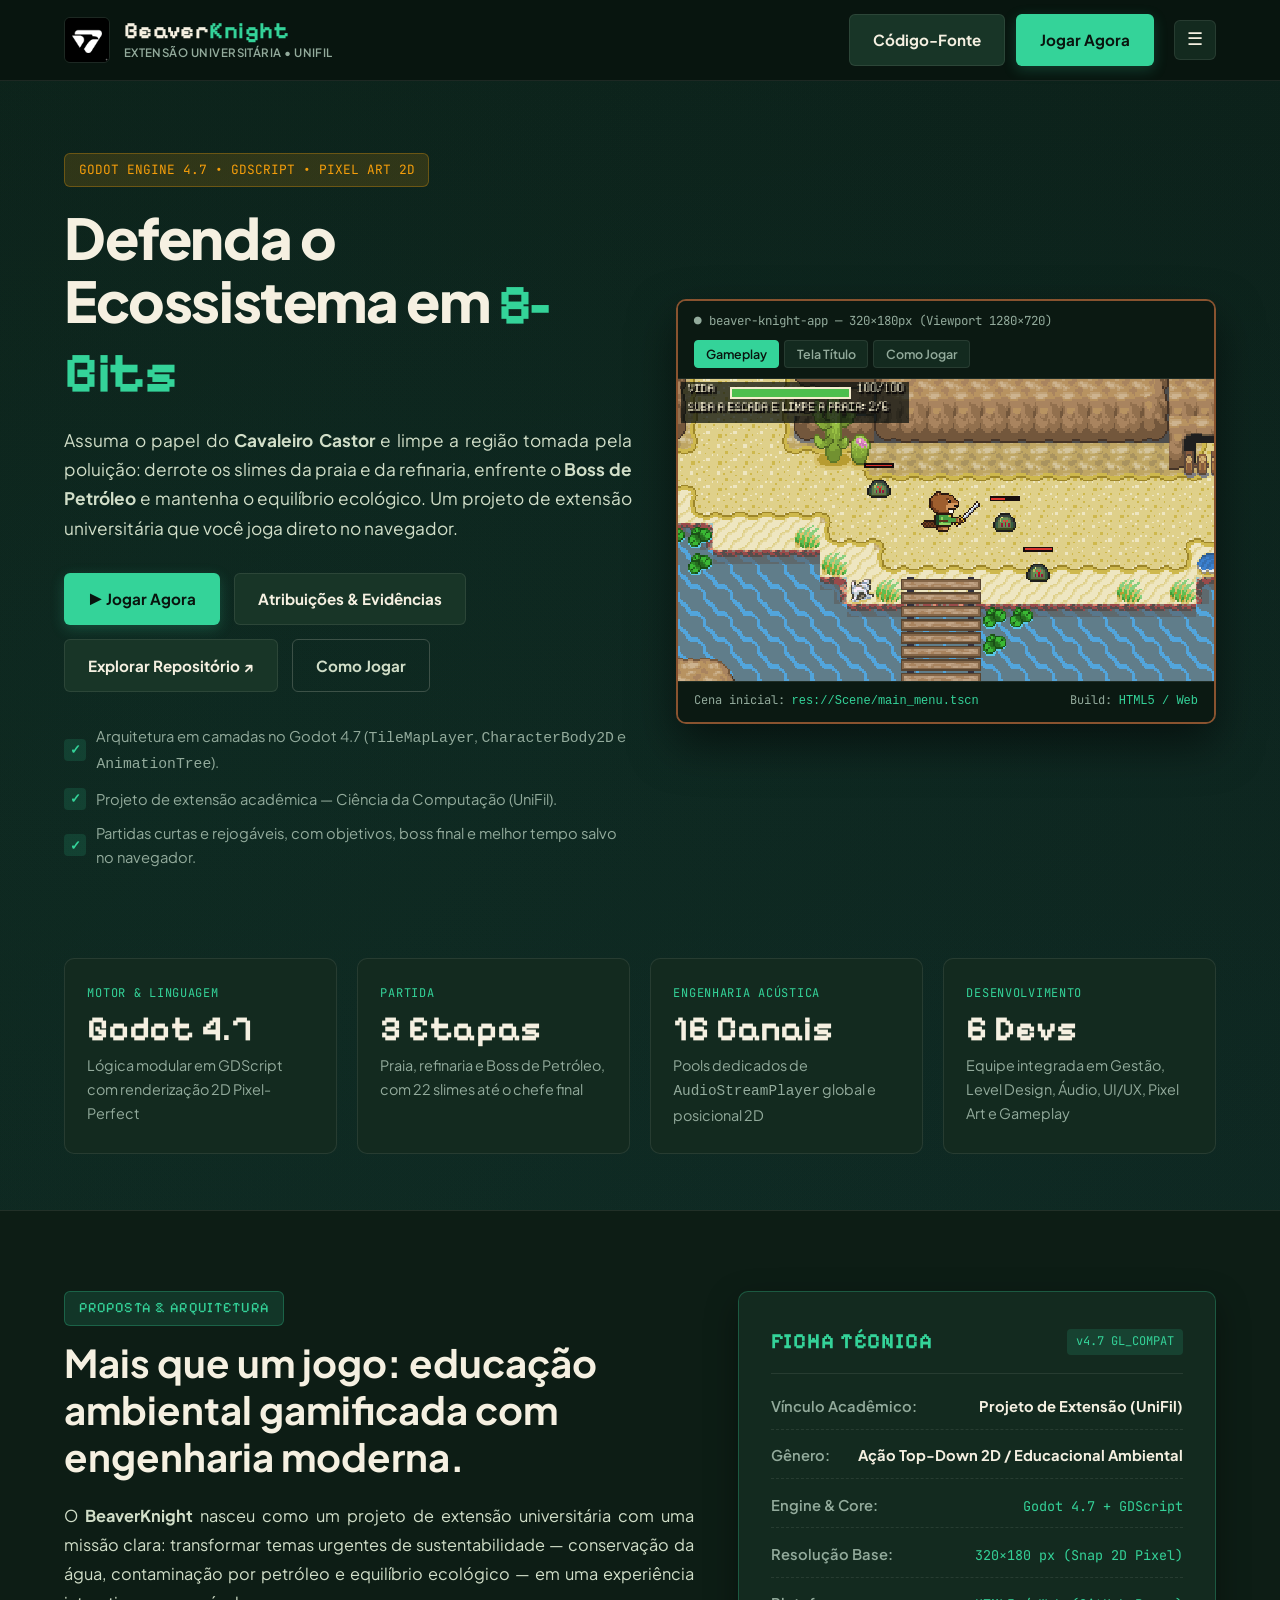
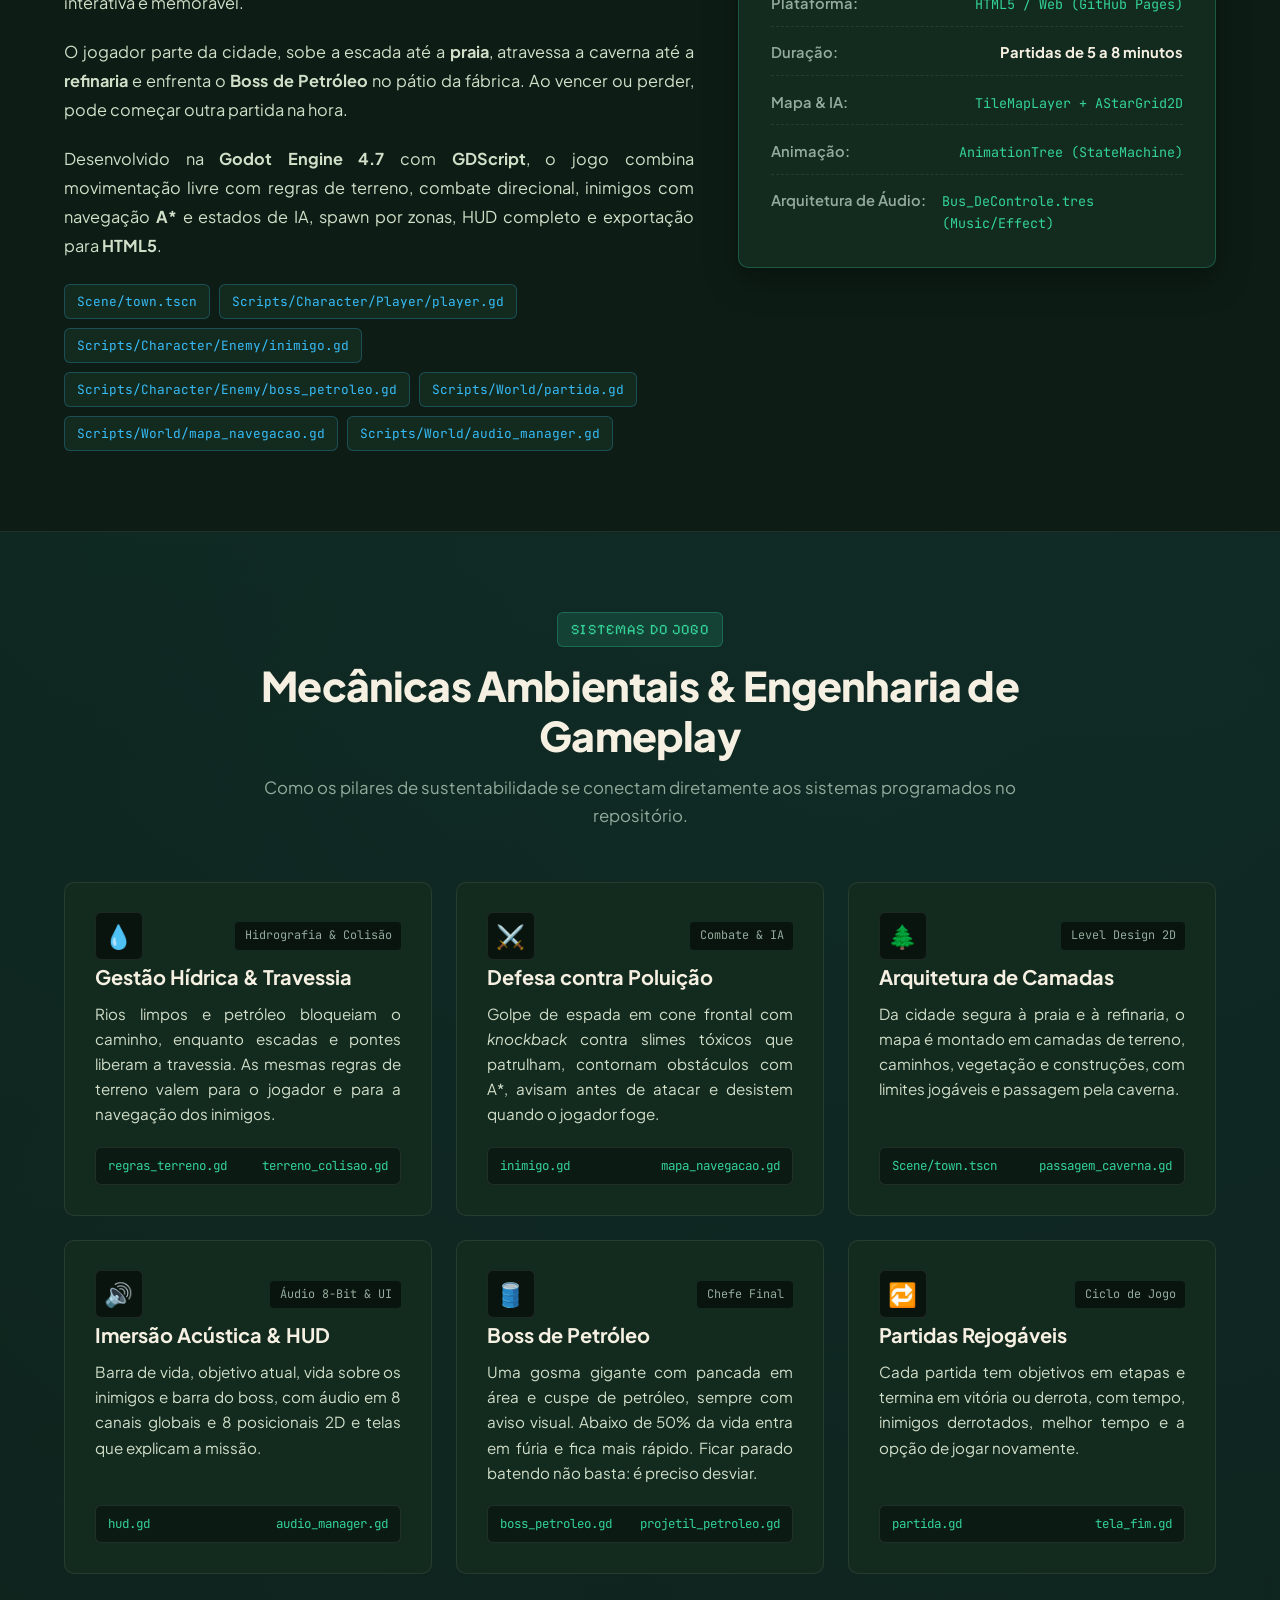
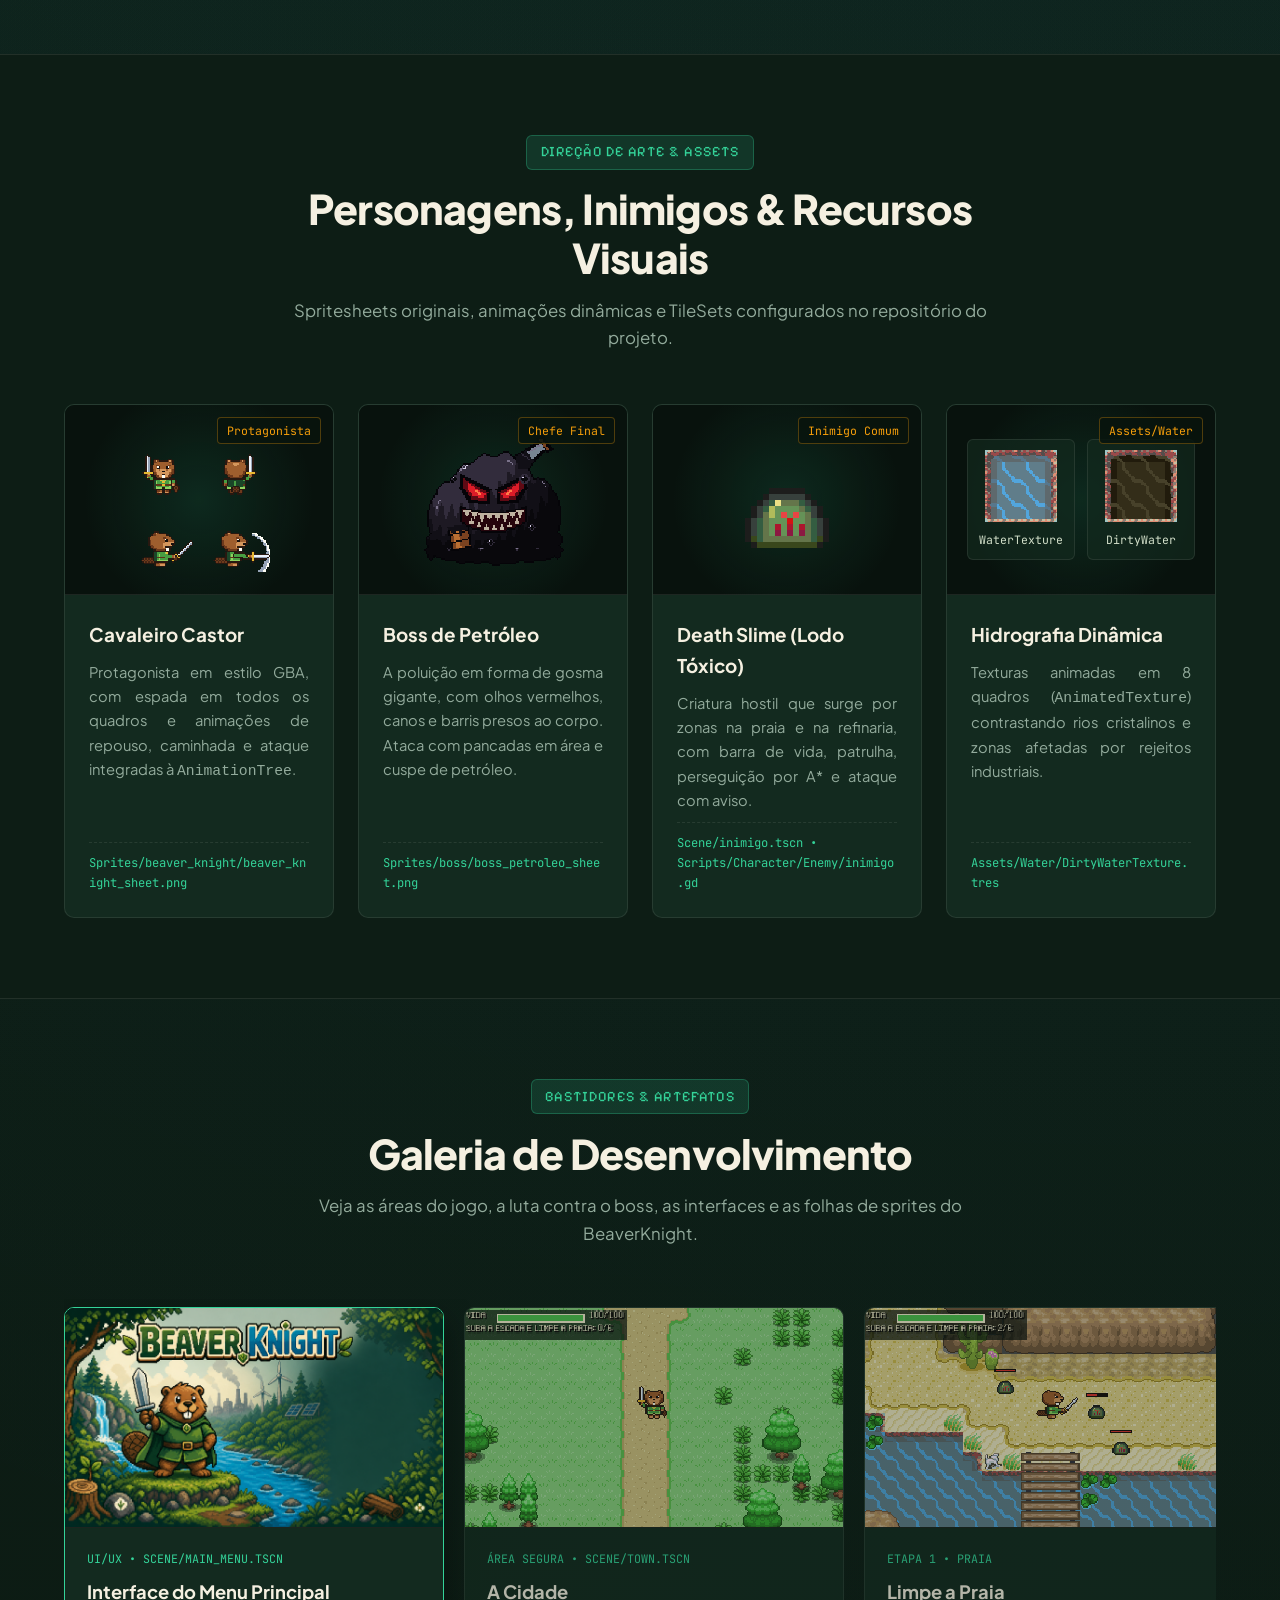
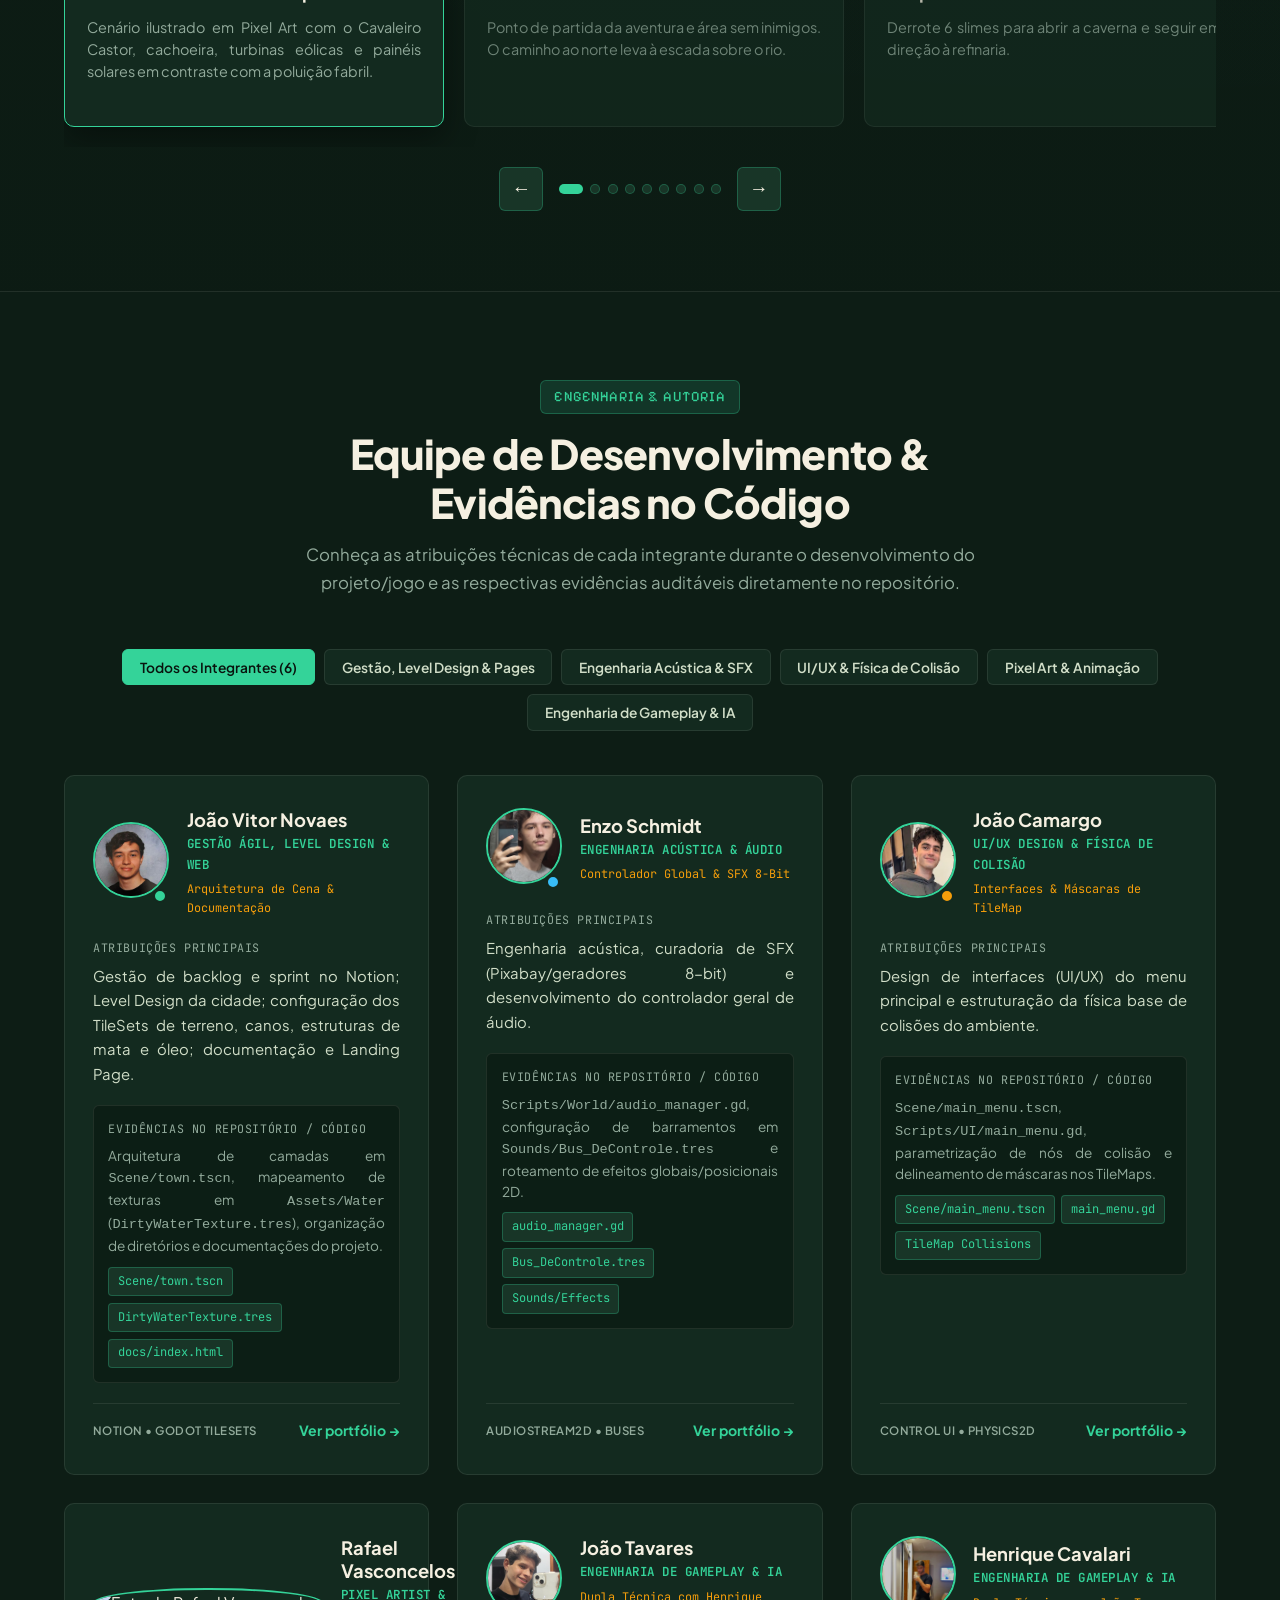
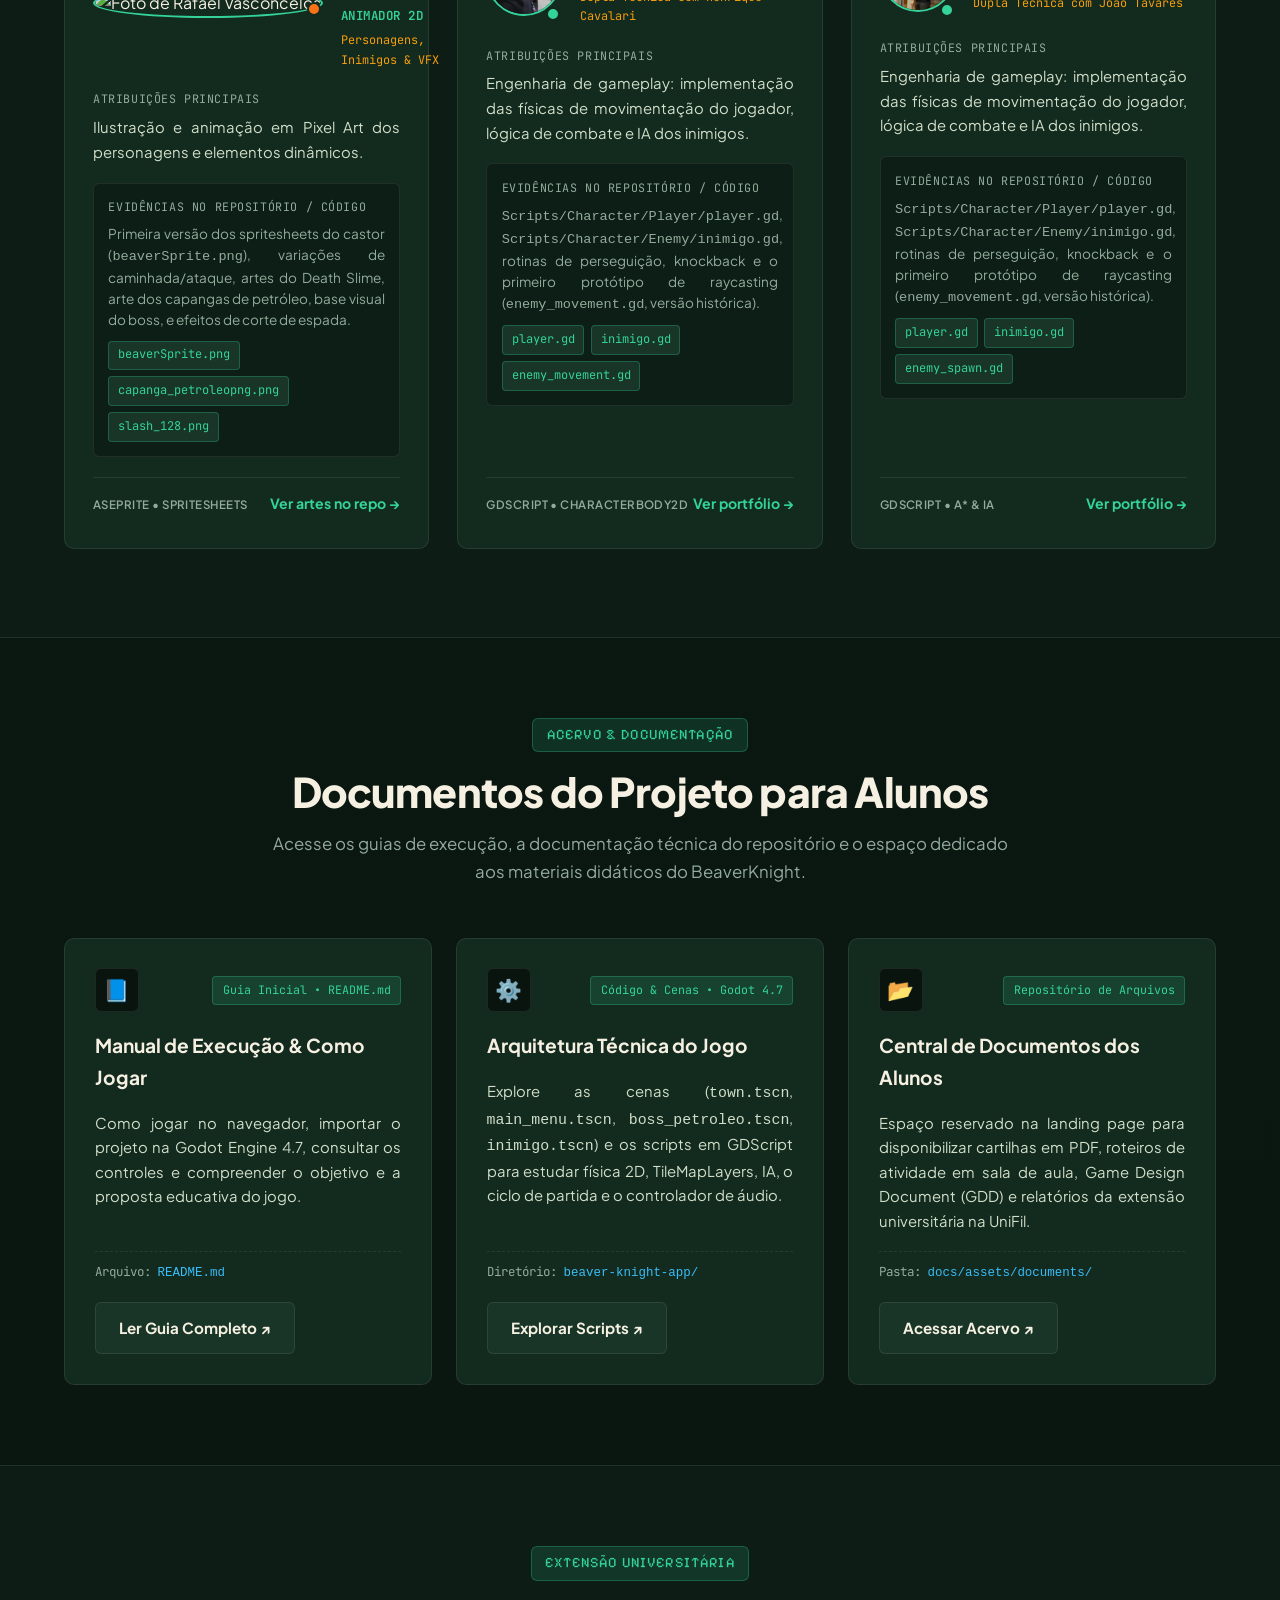
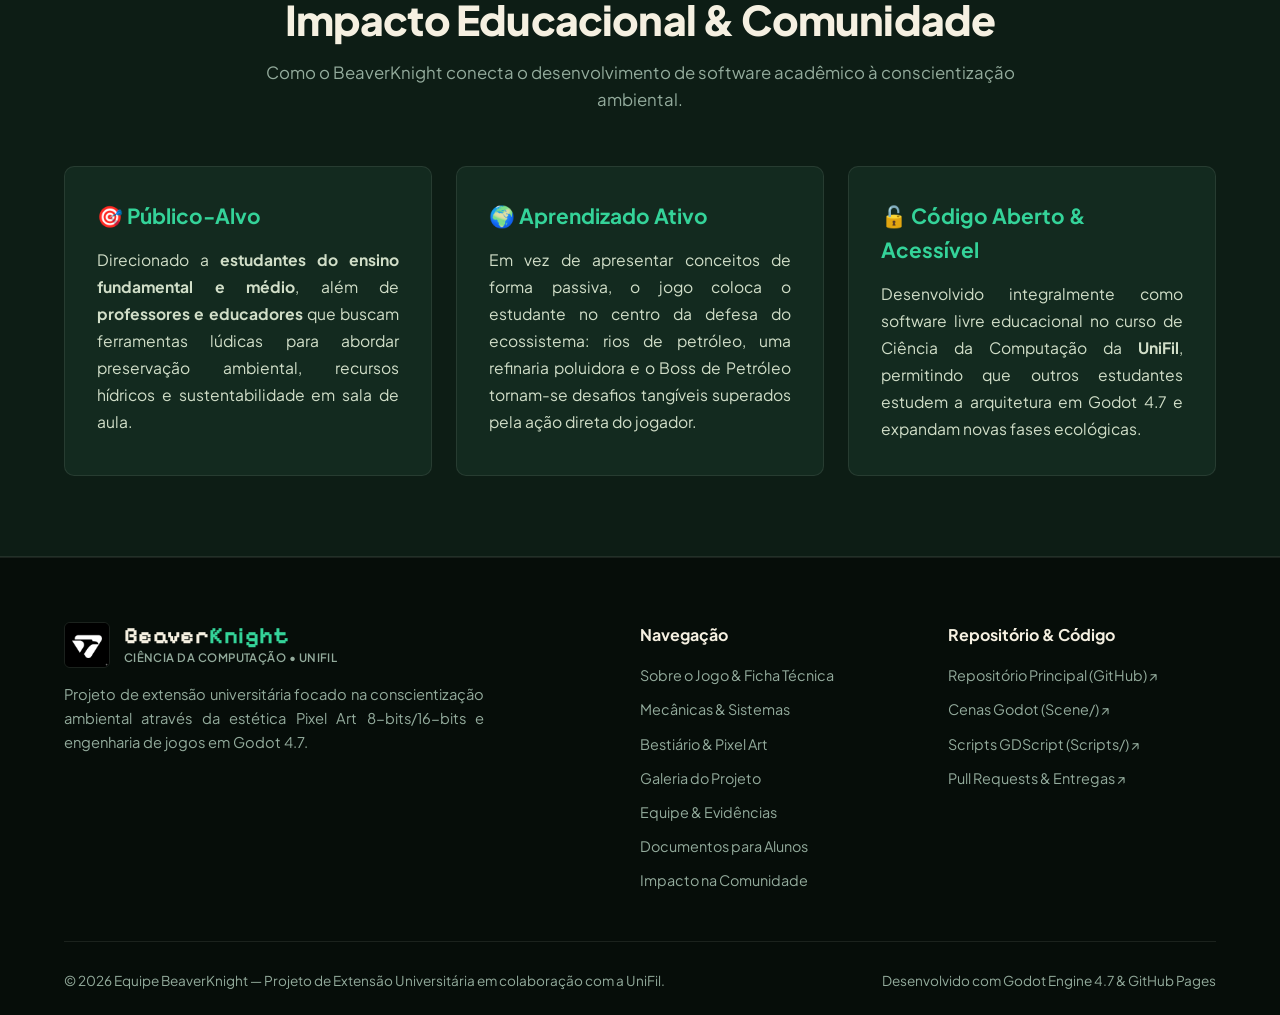
==== commit 68e1aa8f: "chore(web): atualiza a build Web, a Landing Page e o README" ====
--- a/docs/index.html
+++ b/docs/index.html
@@ -159,6 +159,17 @@
                                         <p>Clique para golpear. Limpe a praia, a refinaria e vença o boss.</p>
                                     </div>
                                 </div>
+
+                                <div class="control-item">
+                                    <div class="keycap-group" aria-label="Teclas Esc ou P">
+                                        <span class="keycap keycap-wide">Esc</span>
+                                        <span class="keycap">P</span>
+                                    </div>
+                                    <div class="control-text">
+                                        <h4>Pausa</h4>
+                                        <p>Pause para continuar, reiniciar ou voltar ao menu.</p>
+                                    </div>
+                                </div>
                             </div>
                         </div>
                     </div>
@@ -181,7 +192,7 @@
             <div class="stat-box">
                 <span class="stat-label-top">Partida</span>
                 <h2>3 Etapas</h2>
-                <p>Praia, refinaria e Boss de Petróleo, com 16 slimes até o chefe final</p>
+                <p>Praia, refinaria e Boss de Petróleo, com 22 slimes até o chefe final</p>
             </div>
             <div class="stat-box">
                 <span class="stat-label-top">Engenharia Acústica</span>
@@ -343,7 +354,7 @@
                             <h3>Boss de Petróleo</h3>
                             <p>
                                 Uma gosma gigante com pancada em área e cuspe de petróleo, sempre com aviso visual. Abaixo
-                                de 50% da vida entra em fúria, fica mais rápido e devolve parte da vida ao jogador.
+                                de 50% da vida entra em fúria e fica mais rápido. Ficar parado batendo não basta: é preciso desviar.
                             </p>
                         </div>
                         <div class="mechanic-code-ref">
@@ -507,7 +518,7 @@
                         <div class="slide-body">
                             <span class="slide-tag">Etapa 2 • Refinaria</span>
                             <h3>Limpe a Refinaria</h3>
-                            <p>Enfrente mais 10 slimes entre tanques, canos e rios de petróleo.</p>
+                            <p>Enfrente mais 16 slimes, que caçam você entre tanques, canos e rios de petróleo.</p>
                         </div>
                     </article>
 
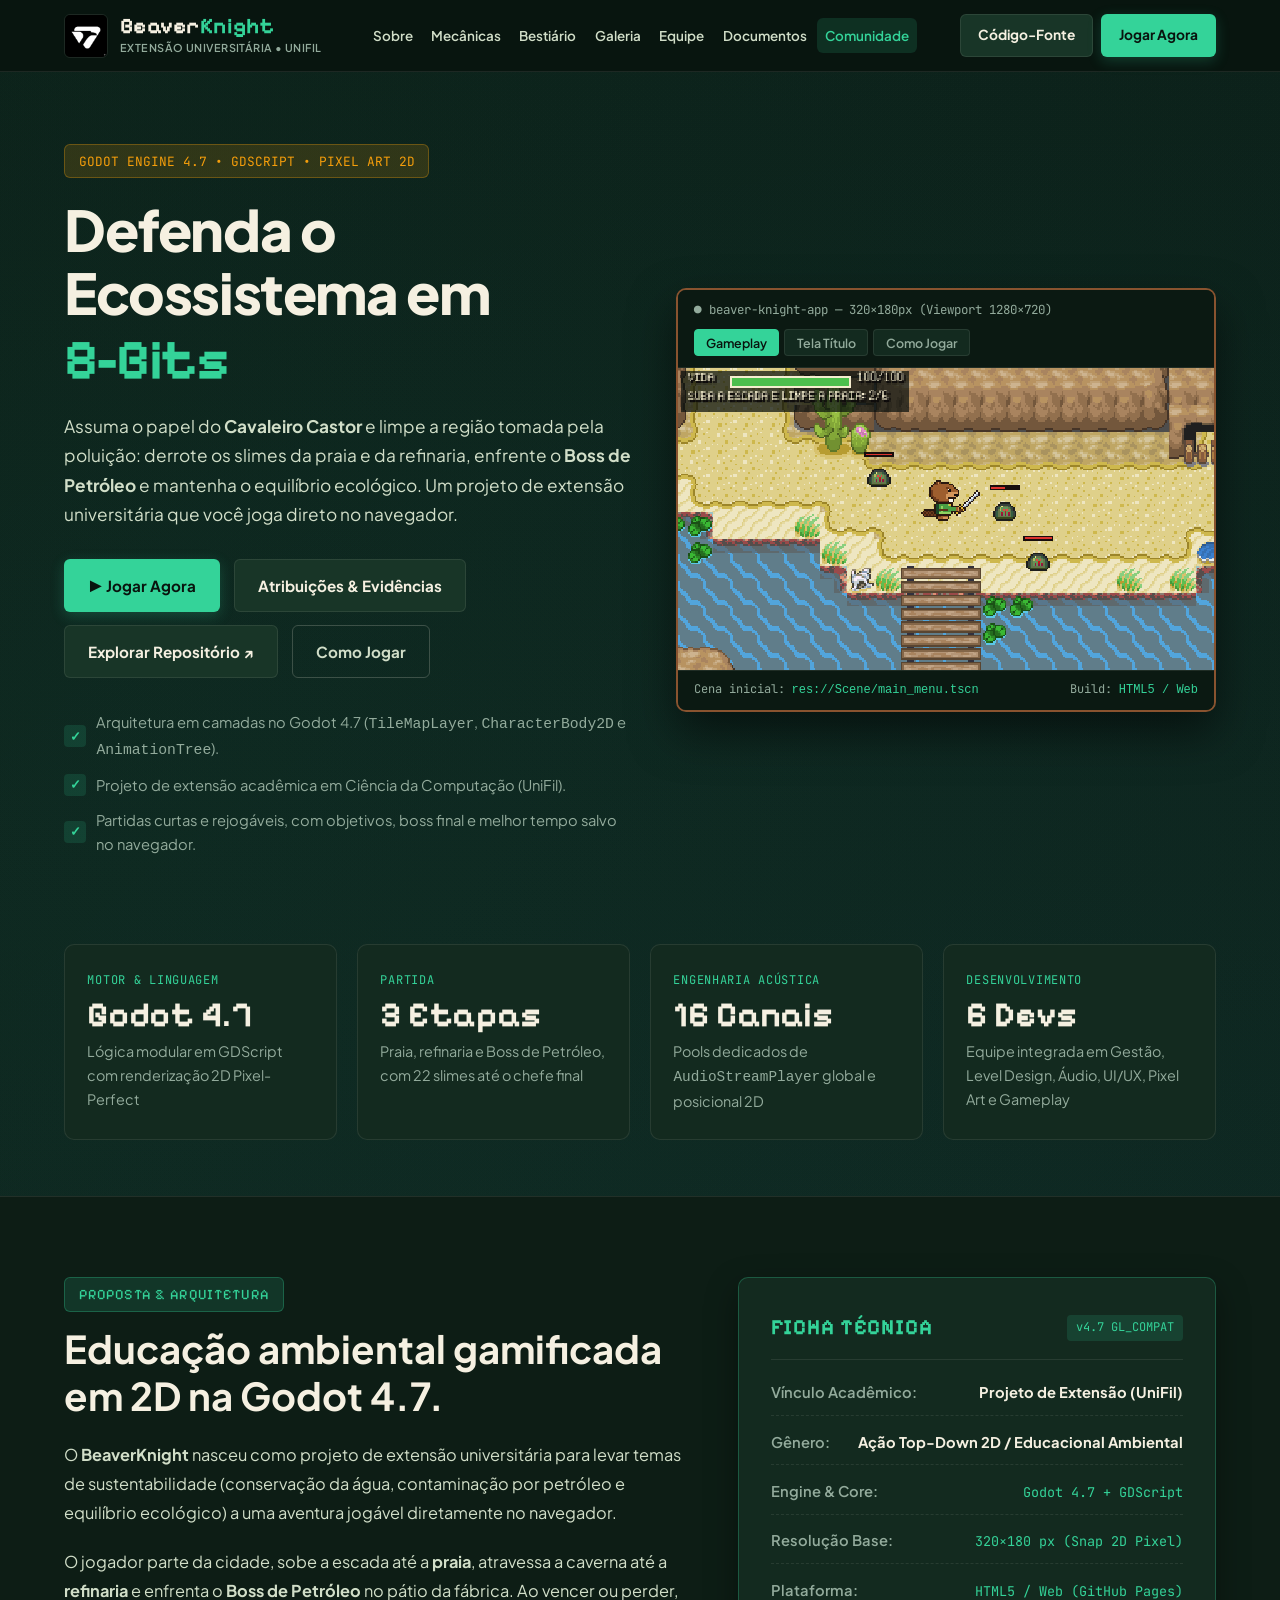
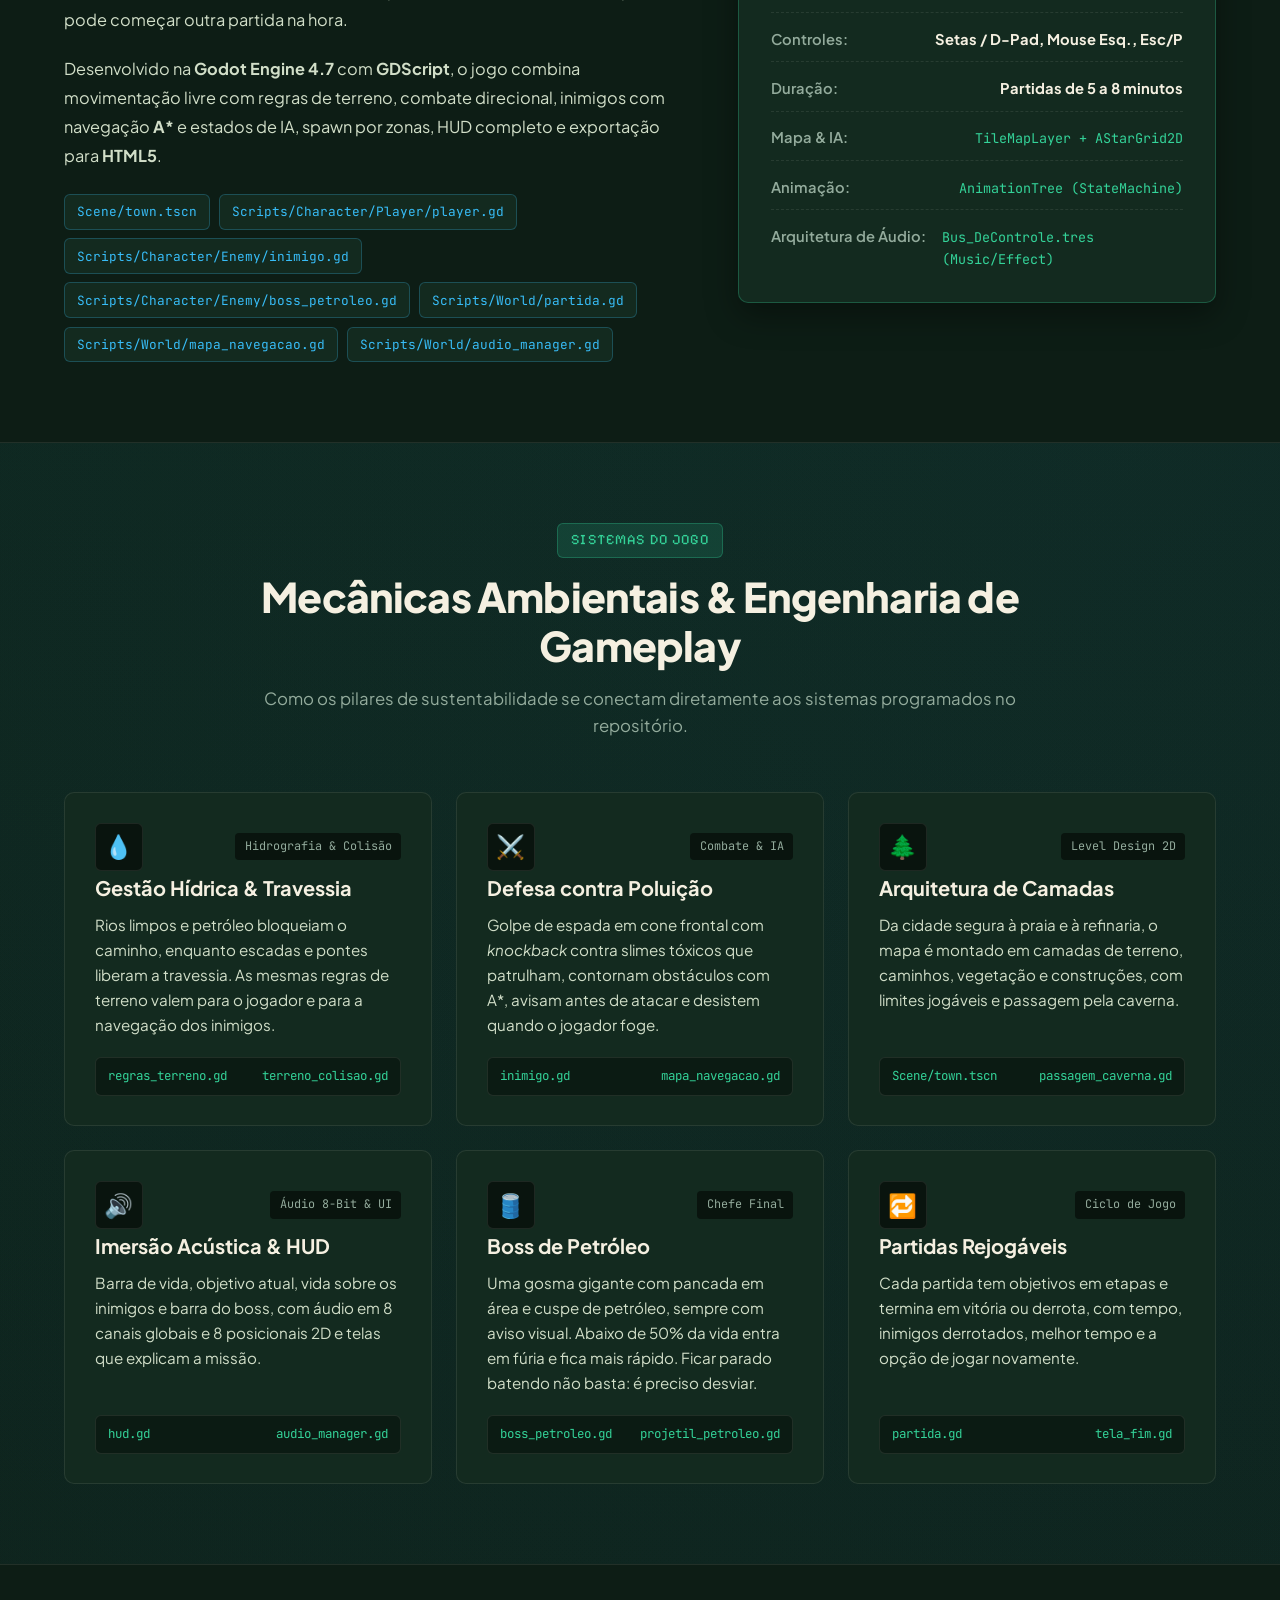
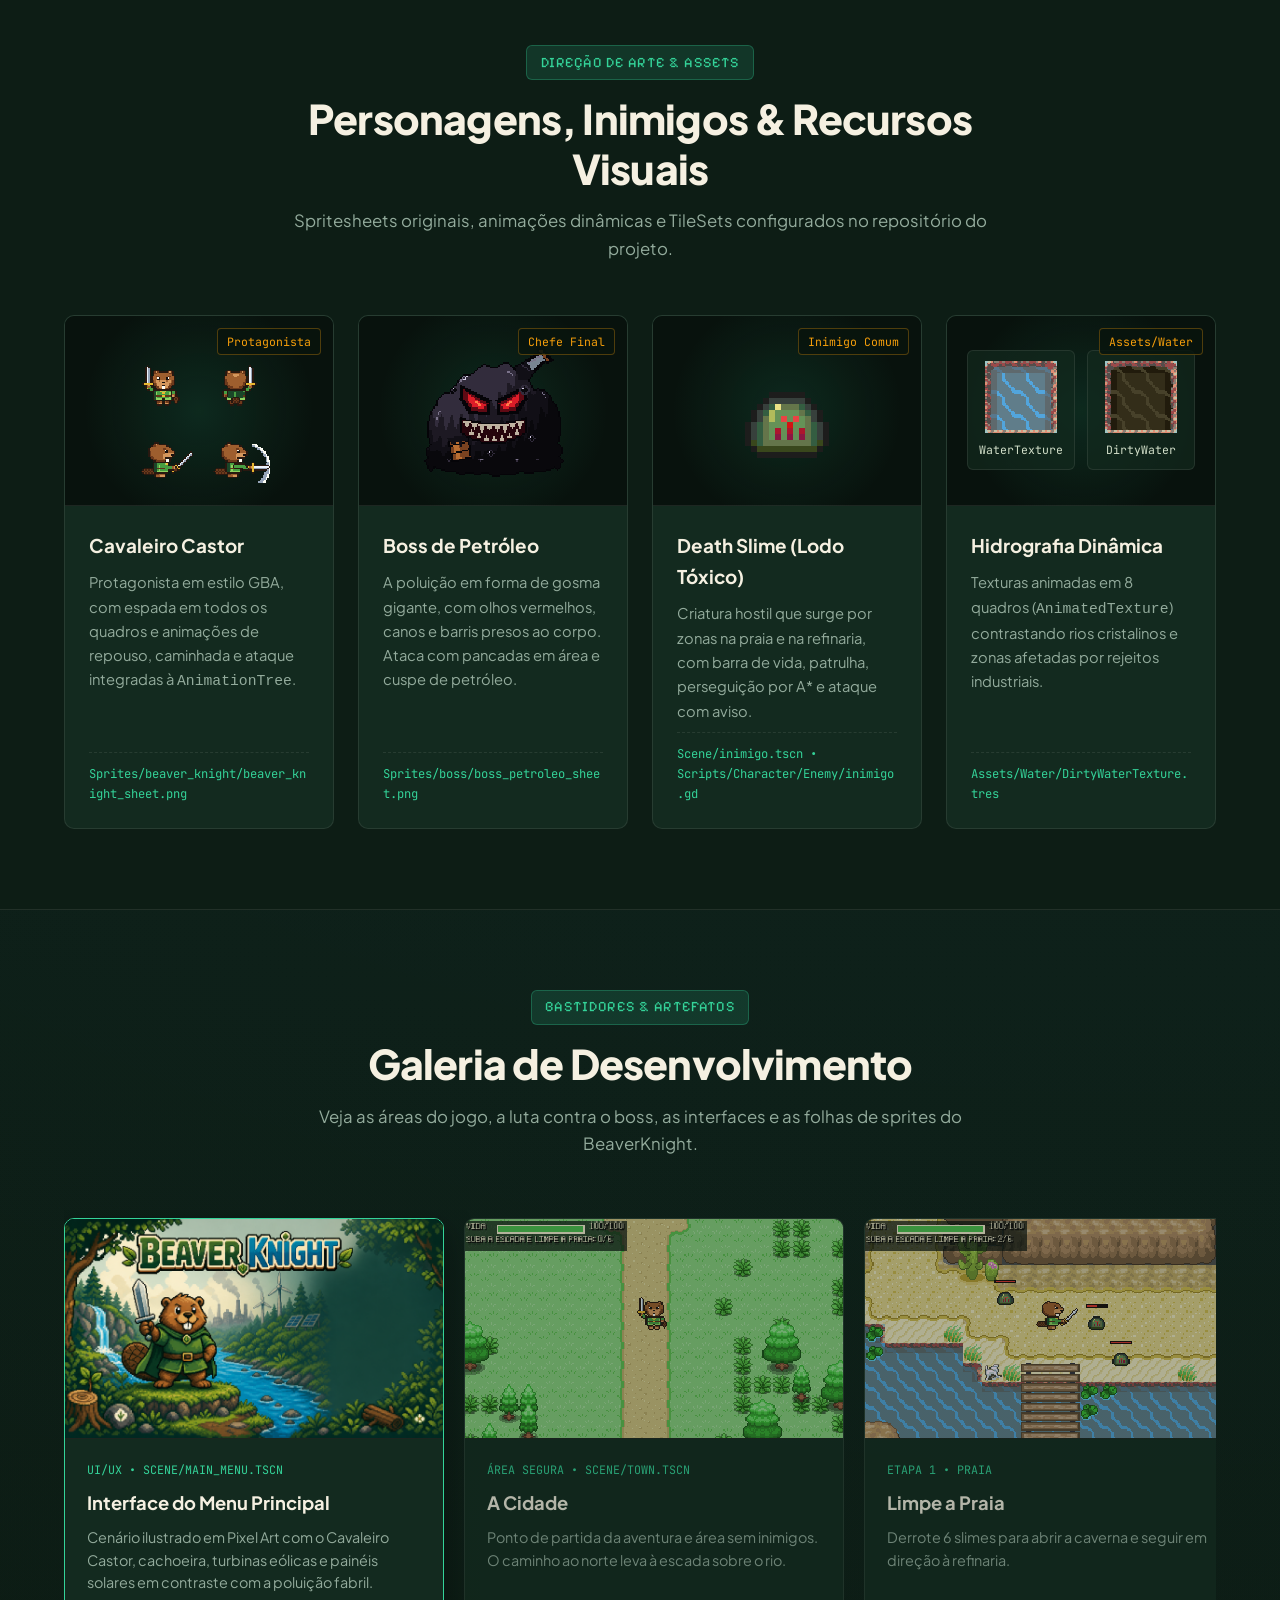
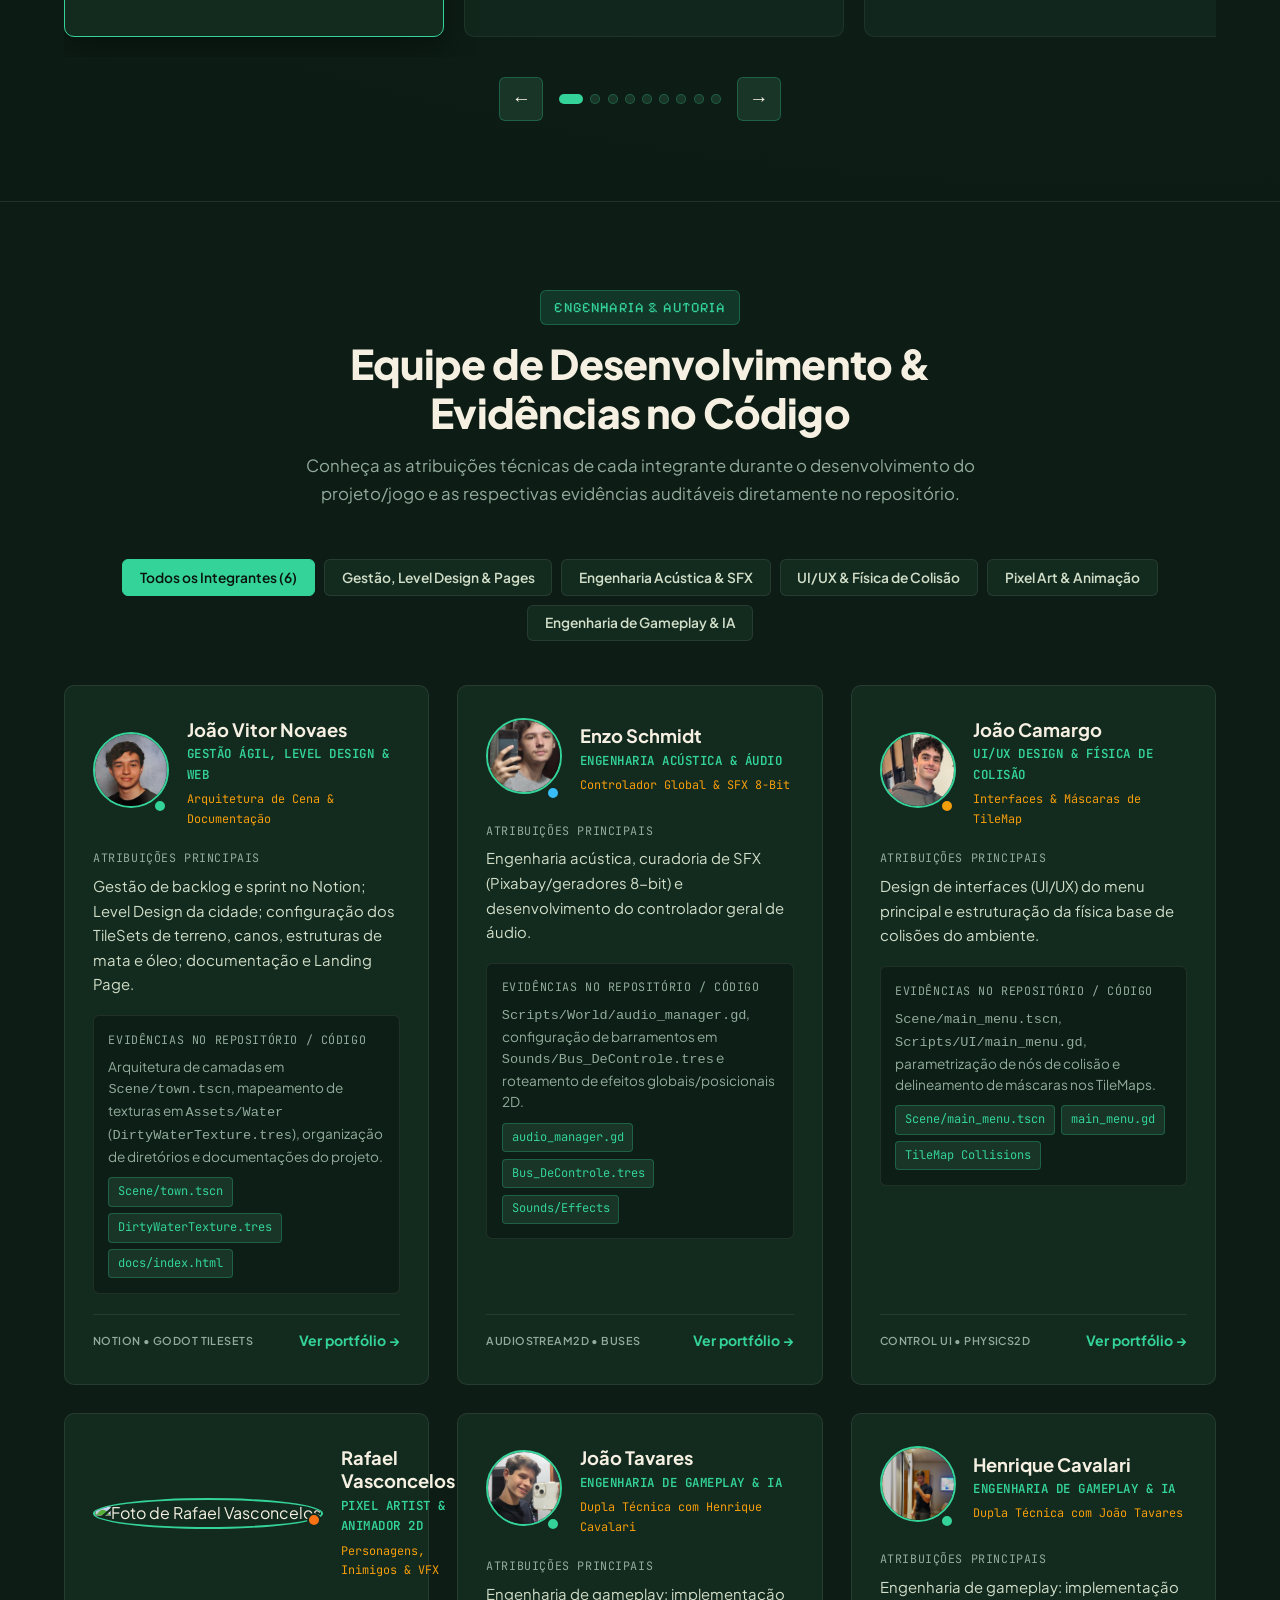
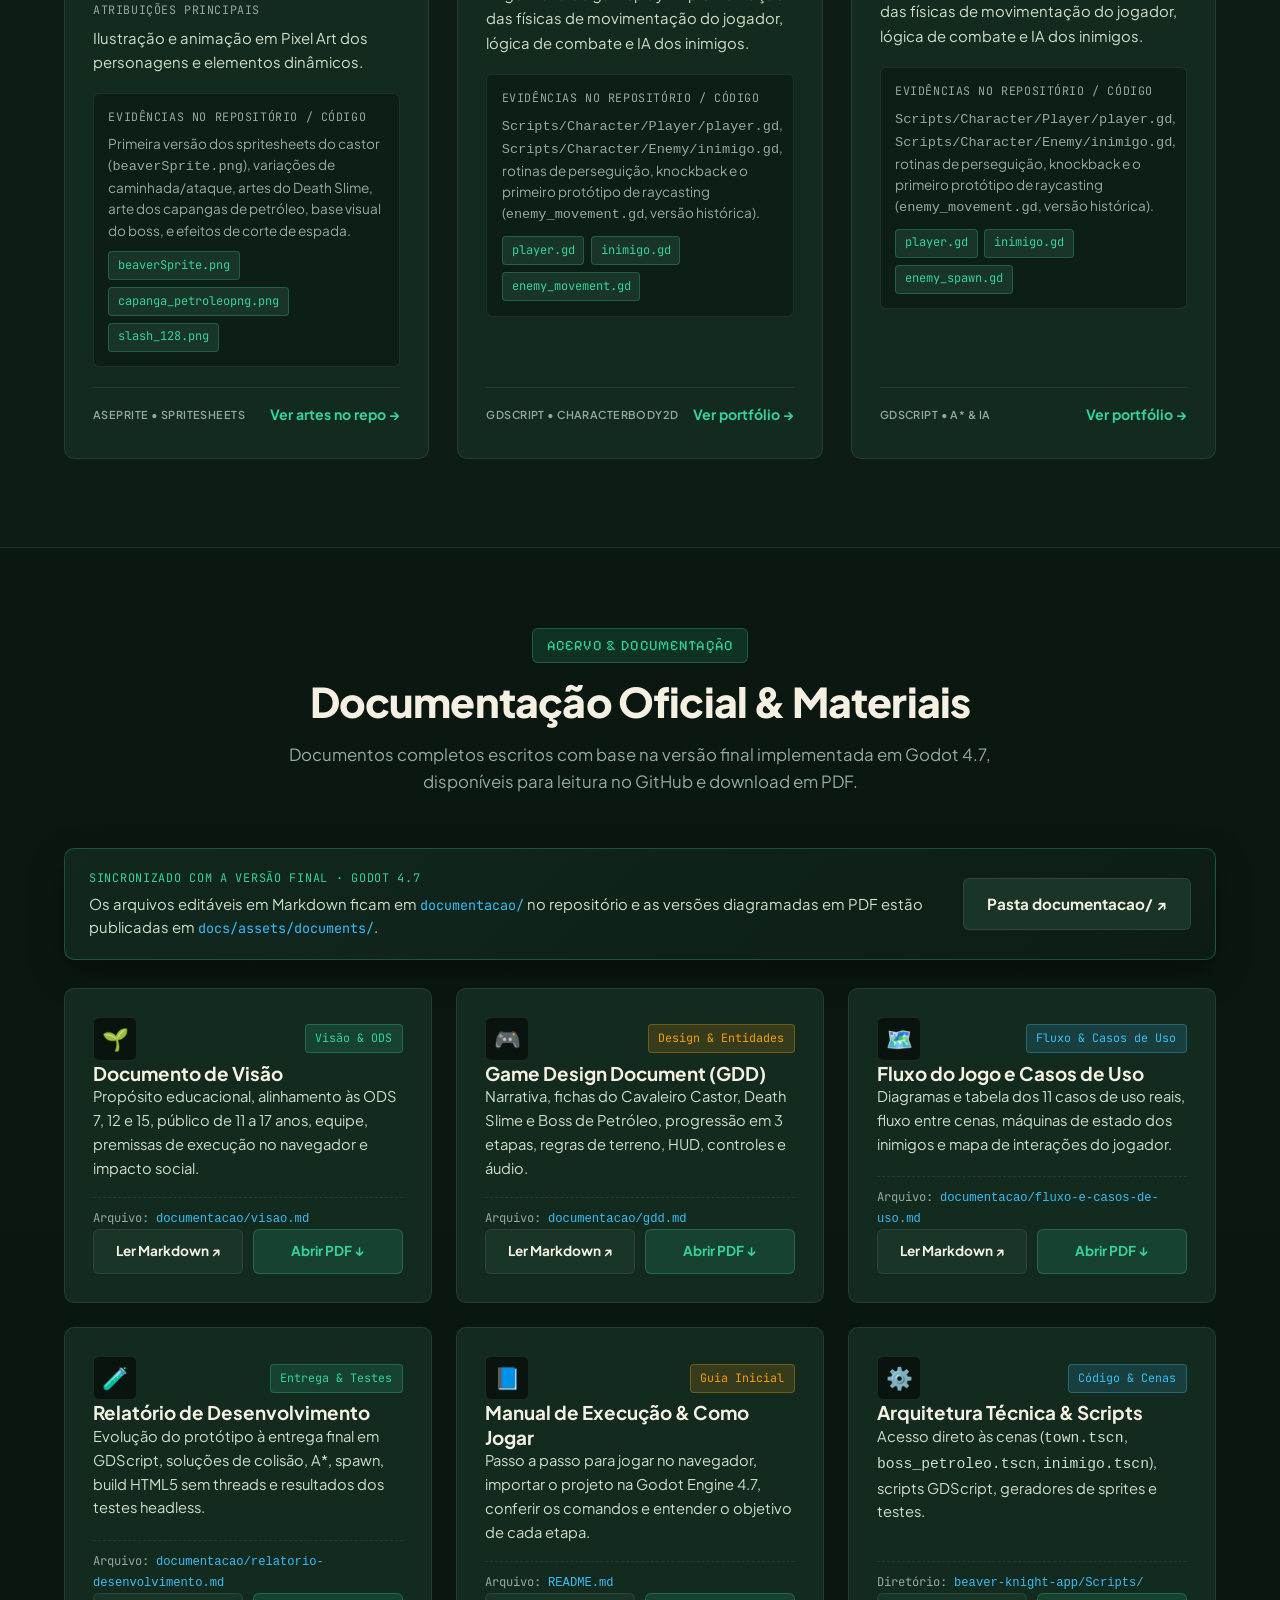
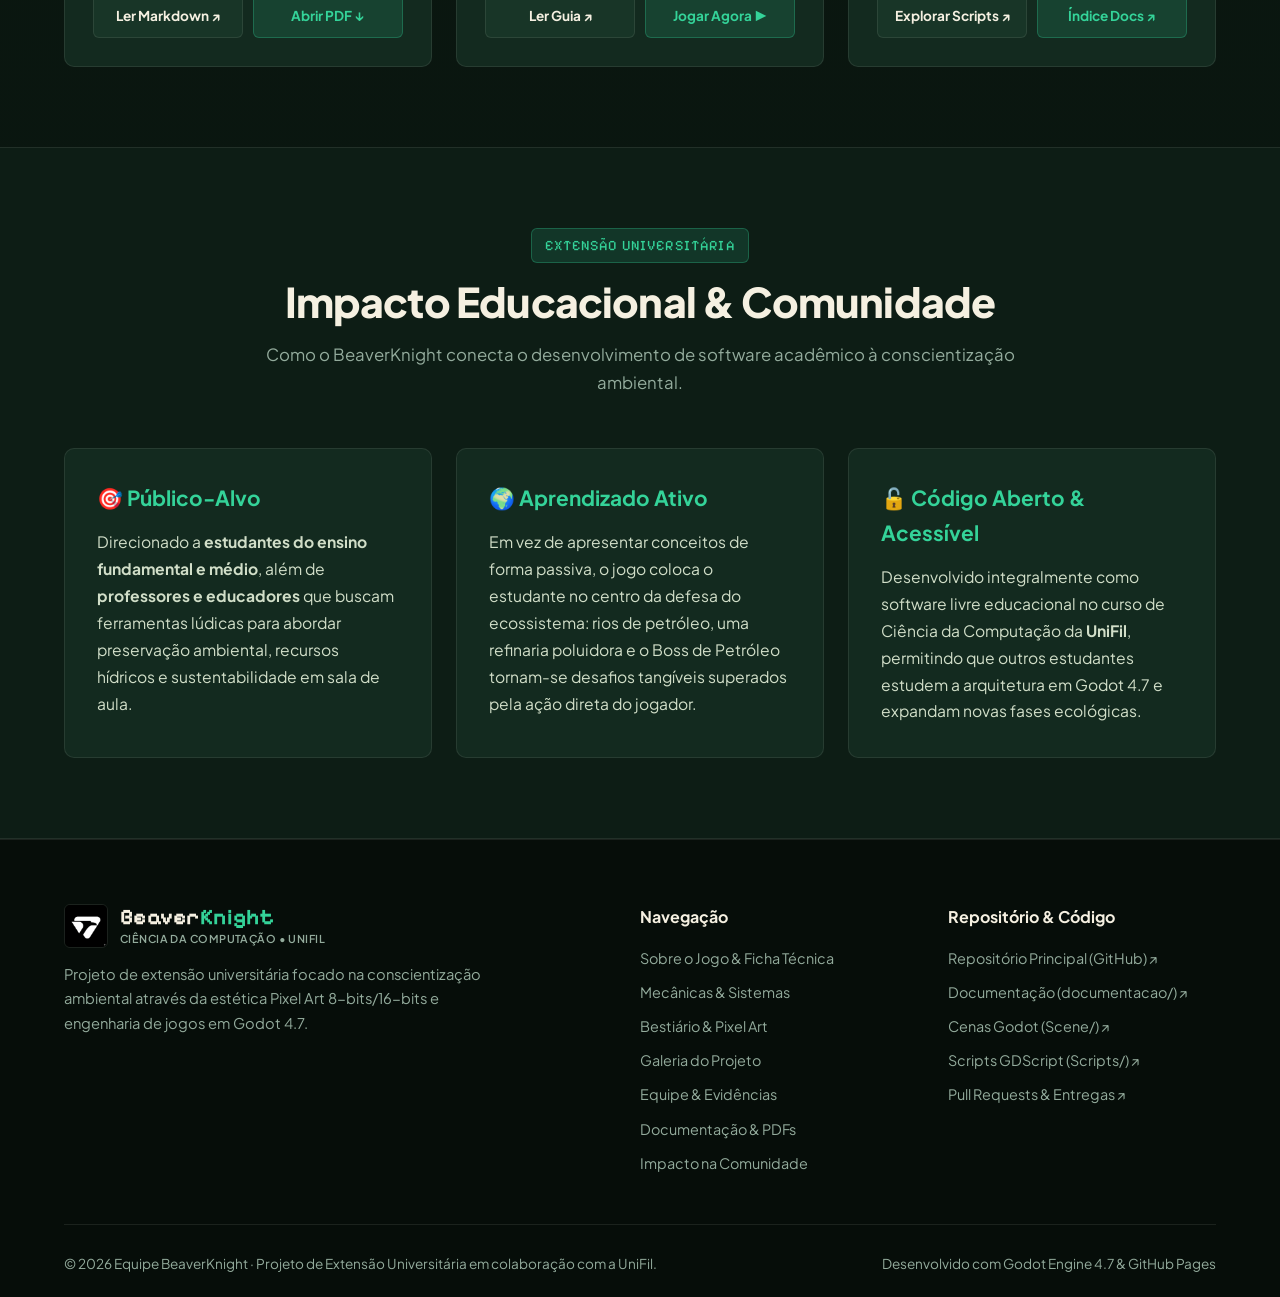
==== commit 98d77eb0: "docs: atualiza landing page e readme com seção de documentos e ajustes de design" ====
--- a/docs/index.html
+++ b/docs/index.html
@@ -31,11 +31,11 @@
             </a>
 
             <nav class="nav-links" aria-label="Navegação Principal">
-                <a href="#sobre">Sobre o Jogo</a>
-                <a href="#mecanicas">Mecânicas & Física</a>
-                <a href="#arte">Bestiário & Arte</a>
+                <a href="#sobre">Sobre</a>
+                <a href="#mecanicas">Mecânicas</a>
+                <a href="#arte">Bestiário</a>
                 <a href="#galeria">Galeria</a>
-                <a href="#equipe">Equipe & Evidências</a>
+                <a href="#equipe">Equipe</a>
                 <a href="#documentos">Documentos</a>
                 <a href="#comunidade">Comunidade</a>
             </nav>
@@ -91,7 +91,7 @@
                     </li>
                     <li>
                         <span class="check-badge">✓</span>
-                        <span>Projeto de extensão acadêmica — Ciência da Computação (UniFil).</span>
+                        <span>Projeto de extensão acadêmica em Ciência da Computação (UniFil).</span>
                     </li>
                     <li>
                         <span class="check-badge">✓</span>
@@ -146,7 +146,7 @@
                                     </div>
                                     <div class="control-text">
                                         <h4>Movimentação</h4>
-                                        <p>Use as setas do teclado para andar pelo mapa.</p>
+                                        <p>Use as setas do teclado ou D-Pad para andar em 8 direções pelo mapa.</p>
                                     </div>
                                 </div>
 
@@ -156,7 +156,7 @@
                                     </div>
                                     <div class="control-text">
                                         <h4>Ataque</h4>
-                                        <p>Clique para golpear. Limpe a praia, a refinaria e vença o boss.</p>
+                                        <p>Clique para golpear com a espada. Limpe a praia, a refinaria e vença o boss.</p>
                                     </div>
                                 </div>
 
@@ -166,8 +166,8 @@
                                         <span class="keycap">P</span>
                                     </div>
                                     <div class="control-text">
-                                        <h4>Pausa</h4>
-                                        <p>Pause para continuar, reiniciar ou voltar ao menu.</p>
+                                        <h4>Pausa & Regras</h4>
+                                        <p>Pause para continuar, reiniciar ou voltar ao menu. Se a vida acabar, a partida recomeça.</p>
                                     </div>
                                 </div>
                             </div>
@@ -211,11 +211,11 @@
             <div class="about-container center">
                 <div class="about-text">
                     <span class="section-kicker">Proposta & Arquitetura</span>
-                    <h2>Mais que um jogo: educação ambiental gamificada com engenharia moderna.</h2>
+                    <h2>Educação ambiental gamificada em 2D na Godot 4.7.</h2>
                     <p>
-                        O <strong>BeaverKnight</strong> nasceu como um projeto de extensão universitária com uma missão
-                        clara: transformar temas urgentes de sustentabilidade — conservação da água, contaminação por
-                        petróleo e equilíbrio ecológico — em uma experiência interativa e memorável.
+                        O <strong>BeaverKnight</strong> nasceu como projeto de extensão universitária para levar temas
+                        de sustentabilidade (conservação da água, contaminação por petróleo e equilíbrio ecológico) a
+                        uma aventura jogável diretamente no navegador.
                     </p>
                     <p>
                         O jogador parte da cidade, sobe a escada até a <strong>praia</strong>, atravessa a caverna até a
@@ -252,6 +252,7 @@
                             <li><span>Engine & Core:</span> <code>Godot 4.7 + GDScript</code></li>
                             <li><span>Resolução Base:</span> <code>320×180 px (Snap 2D Pixel)</code></li>
                             <li><span>Plataforma:</span> <code>HTML5 / Web (GitHub Pages)</code></li>
+                            <li><span>Controles:</span> <strong>Setas / D-Pad, Mouse Esq., Esc/P</strong></li>
                             <li><span>Duração:</span> <strong>Partidas de 5 a 8 minutos</strong></li>
                             <li><span>Mapa & IA:</span> <code>TileMapLayer + AStarGrid2D</code></li>
                             <li><span>Animação:</span> <code>AnimationTree (StateMachine)</code></li>
@@ -928,67 +929,155 @@
             </div>
         </section>
 
-        <!-- Documentos & Materiais para Alunos: disponibiliza manuais e recursos pedagógicos sem duplicar a tabela de evidências -->
+        <!-- Documentação Oficial, Guias e Downloads -->
         <section id="documentos" class="documents-section">
             <div class="center">
                 <div class="section-header">
                     <span class="section-kicker">Acervo & Documentação</span>
-                    <h2>Documentos do Projeto para Alunos</h2>
-                    <p>Acesse os guias de execução, a documentação técnica do repositório e o espaço dedicado aos
-                        materiais didáticos do BeaverKnight.</p>
+                    <h2>Documentação Oficial & Materiais</h2>
+                    <p>Documentos completos escritos com base na versão final implementada em Godot 4.7, disponíveis para leitura no GitHub e download em PDF.</p>
+                </div>
+
+                <div class="docs-overview-bar">
+                    <div class="docs-overview-info">
+                        <span class="docs-overview-kicker">Sincronizado com a versão final · Godot 4.7</span>
+                        <p>Os arquivos editáveis em Markdown ficam em <code>documentacao/</code> no repositório e as versões diagramadas em PDF estão publicadas em <code>docs/assets/documents/</code>.</p>
+                    </div>
+                    <div class="docs-overview-actions">
+                        <a href="https://github.com/novaes11/BeaverKnight/tree/main/documentacao" target="_blank"
+                            rel="noopener noreferrer" class="btn-secondary">Pasta documentacao/ ↗</a>
+                    </div>
                 </div>
 
                 <div class="documents-grid">
                     <article class="document-card">
-                        <div class="document-top">
-                            <span class="document-icon">📘</span>
-                            <span class="document-badge">Guia Inicial • README.md</span>
-                        </div>
-                        <h3>Manual de Execução & Como Jogar</h3>
-                        <p>
-                            Como jogar no navegador, importar o projeto na Godot Engine 4.7, consultar os controles e
-                            compreender o objetivo e a proposta educativa do jogo.
-                        </p>
-                        <div class="document-meta">Arquivo: <code>README.md</code></div>
-                        <div class="document-actions">
-                            <a href="https://github.com/novaes11/BeaverKnight/blob/main/README.md" target="_blank"
-                                rel="noopener noreferrer" class="btn-secondary">Ler Guia Completo ↗</a>
+                        <div>
+                            <div class="document-top">
+                                <span class="document-icon">🌱</span>
+                                <span class="document-badge">Visão & ODS</span>
+                            </div>
+                            <h3>Documento de Visão</h3>
+                            <p>
+                                Propósito educacional, alinhamento às ODS 7, 12 e 15, público de 11 a 17 anos, equipe, premissas de execução no navegador e impacto social.
+                            </p>
+                        </div>
+                        <div>
+                            <div class="document-meta">Arquivo: <code>documentacao/visao.md</code></div>
+                            <div class="document-actions">
+                                <a href="https://github.com/novaes11/BeaverKnight/blob/main/documentacao/visao.md" target="_blank"
+                                    rel="noopener noreferrer" class="btn-secondary">Ler Markdown ↗</a>
+                                <a href="assets/documents/visao-beaverknight.pdf" target="_blank"
+                                    rel="noopener noreferrer" class="btn-doc-pdf">Abrir PDF ↓</a>
+                            </div>
                         </div>
                     </article>
 
                     <article class="document-card">
-                        <div class="document-top">
-                            <span class="document-icon">⚙️</span>
-                            <span class="document-badge">Código & Cenas • Godot 4.7</span>
-                        </div>
-                        <h3>Arquitetura Técnica do Jogo</h3>
-                        <p>
-                            Explore as cenas (<code>town.tscn</code>, <code>main_menu.tscn</code>,
-                            <code>boss_petroleo.tscn</code>, <code>inimigo.tscn</code>) e os scripts em GDScript para estudar
-                            física 2D, TileMapLayers, IA, o ciclo de partida e o controlador de áudio.
-                        </p>
-                        <div class="document-meta">Diretório: <code>beaver-knight-app/</code></div>
-                        <div class="document-actions">
-                            <a href="https://github.com/novaes11/BeaverKnight/tree/main/beaver-knight-app/Scripts"
-                                target="_blank" rel="noopener noreferrer" class="btn-secondary">Explorar Scripts ↗</a>
+                        <div>
+                            <div class="document-top">
+                                <span class="document-icon">🎮</span>
+                                <span class="document-badge badge-amber">Design & Entidades</span>
+                            </div>
+                            <h3>Game Design Document (GDD)</h3>
+                            <p>
+                                Narrativa, fichas do Cavaleiro Castor, Death Slime e Boss de Petróleo, progressão em 3 etapas, regras de terreno, HUD, controles e áudio.
+                            </p>
+                        </div>
+                        <div>
+                            <div class="document-meta">Arquivo: <code>documentacao/gdd.md</code></div>
+                            <div class="document-actions">
+                                <a href="https://github.com/novaes11/BeaverKnight/blob/main/documentacao/gdd.md" target="_blank"
+                                    rel="noopener noreferrer" class="btn-secondary">Ler Markdown ↗</a>
+                                <a href="assets/documents/gdd-beaverknight.pdf" target="_blank"
+                                    rel="noopener noreferrer" class="btn-doc-pdf">Abrir PDF ↓</a>
+                            </div>
                         </div>
                     </article>
 
                     <article class="document-card">
-                        <div class="document-top">
-                            <span class="document-icon">📂</span>
-                            <span class="document-badge">Repositório de Arquivos</span>
-                        </div>
-                        <h3>Central de Documentos dos Alunos</h3>
-                        <p>
-                            Espaço reservado na landing page para disponibilizar cartilhas em PDF, roteiros de atividade
-                            em sala de aula, Game Design Document (GDD) e relatórios da extensão universitária na
-                            UniFil.
-                        </p>
-                        <div class="document-meta">Pasta: <code>docs/assets/documents/</code></div>
-                        <div class="document-actions">
-                            <a href="https://github.com/novaes11/BeaverKnight/tree/main/docs/assets/documents"
-                                target="_blank" rel="noopener noreferrer" class="btn-secondary">Acessar Acervo ↗</a>
+                        <div>
+                            <div class="document-top">
+                                <span class="document-icon">🗺️</span>
+                                <span class="document-badge badge-cyan">Fluxo & Casos de Uso</span>
+                            </div>
+                            <h3>Fluxo do Jogo e Casos de Uso</h3>
+                            <p>
+                                Diagramas e tabela dos 11 casos de uso reais, fluxo entre cenas, máquinas de estado dos inimigos e mapa de interações do jogador.
+                            </p>
+                        </div>
+                        <div>
+                            <div class="document-meta">Arquivo: <code>documentacao/fluxo-e-casos-de-uso.md</code></div>
+                            <div class="document-actions">
+                                <a href="https://github.com/novaes11/BeaverKnight/blob/main/documentacao/fluxo-e-casos-de-uso.md" target="_blank"
+                                    rel="noopener noreferrer" class="btn-secondary">Ler Markdown ↗</a>
+                                <a href="assets/documents/fluxo-e-casos-de-uso-beaverknight.pdf" target="_blank"
+                                    rel="noopener noreferrer" class="btn-doc-pdf">Abrir PDF ↓</a>
+                            </div>
+                        </div>
+                    </article>
+
+                    <article class="document-card">
+                        <div>
+                            <div class="document-top">
+                                <span class="document-icon">🧪</span>
+                                <span class="document-badge">Entrega & Testes</span>
+                            </div>
+                            <h3>Relatório de Desenvolvimento</h3>
+                            <p>
+                                Evolução do protótipo à entrega final em GDScript, soluções de colisão, A*, spawn, build HTML5 sem threads e resultados dos testes headless.
+                            </p>
+                        </div>
+                        <div>
+                            <div class="document-meta">Arquivo: <code>documentacao/relatorio-desenvolvimento.md</code></div>
+                            <div class="document-actions">
+                                <a href="https://github.com/novaes11/BeaverKnight/blob/main/documentacao/relatorio-desenvolvimento.md" target="_blank"
+                                    rel="noopener noreferrer" class="btn-secondary">Ler Markdown ↗</a>
+                                <a href="assets/documents/relatorio-desenvolvimento-beaverknight.pdf" target="_blank"
+                                    rel="noopener noreferrer" class="btn-doc-pdf">Abrir PDF ↓</a>
+                            </div>
+                        </div>
+                    </article>
+
+                    <article class="document-card">
+                        <div>
+                            <div class="document-top">
+                                <span class="document-icon">📘</span>
+                                <span class="document-badge badge-amber">Guia Inicial</span>
+                            </div>
+                            <h3>Manual de Execução & Como Jogar</h3>
+                            <p>
+                                Passo a passo para jogar no navegador, importar o projeto na Godot Engine 4.7, conferir os comandos e entender o objetivo de cada etapa.
+                            </p>
+                        </div>
+                        <div>
+                            <div class="document-meta">Arquivo: <code>README.md</code></div>
+                            <div class="document-actions">
+                                <a href="https://github.com/novaes11/BeaverKnight/blob/main/README.md" target="_blank"
+                                    rel="noopener noreferrer" class="btn-secondary">Ler Guia ↗</a>
+                                <a href="jogo/index.html" class="btn-doc-pdf">Jogar Agora ▶</a>
+                            </div>
+                        </div>
+                    </article>
+
+                    <article class="document-card">
+                        <div>
+                            <div class="document-top">
+                                <span class="document-icon">⚙️</span>
+                                <span class="document-badge badge-cyan">Código & Cenas</span>
+                            </div>
+                            <h3>Arquitetura Técnica & Scripts</h3>
+                            <p>
+                                Acesso direto às cenas (<code>town.tscn</code>, <code>boss_petroleo.tscn</code>, <code>inimigo.tscn</code>), scripts GDScript, geradores de sprites e testes.
+                            </p>
+                        </div>
+                        <div>
+                            <div class="document-meta">Diretório: <code>beaver-knight-app/Scripts/</code></div>
+                            <div class="document-actions">
+                                <a href="https://github.com/novaes11/BeaverKnight/tree/main/beaver-knight-app/Scripts"
+                                    target="_blank" rel="noopener noreferrer" class="btn-secondary">Explorar Scripts ↗</a>
+                                <a href="https://github.com/novaes11/BeaverKnight/blob/main/documentacao/README.md"
+                                    target="_blank" rel="noopener noreferrer" class="btn-doc-pdf">Índice Docs ↗</a>
+                            </div>
                         </div>
                     </article>
                 </div>
@@ -1060,7 +1149,7 @@
                 <a href="#arte">Bestiário & Pixel Art</a>
                 <a href="#galeria">Galeria do Projeto</a>
                 <a href="#equipe">Equipe & Evidências</a>
-                <a href="#documentos">Documentos para Alunos</a>
+                <a href="#documentos">Documentação & PDFs</a>
                 <a href="#comunidade">Impacto na Comunidade</a>
             </div>
 
@@ -1068,6 +1157,8 @@
                 <h4>Repositório & Código</h4>
                 <a href="https://github.com/novaes11/BeaverKnight" target="_blank" rel="noopener noreferrer">Repositório
                     Principal (GitHub) ↗</a>
+                <a href="https://github.com/novaes11/BeaverKnight/tree/main/documentacao" target="_blank"
+                    rel="noopener noreferrer">Documentação (documentacao/) ↗</a>
                 <a href="https://github.com/novaes11/BeaverKnight/tree/main/beaver-knight-app/Scene" target="_blank"
                     rel="noopener noreferrer">Cenas Godot (Scene/) ↗</a>
                 <a href="https://github.com/novaes11/BeaverKnight/tree/main/beaver-knight-app/Scripts" target="_blank"
@@ -1078,7 +1169,7 @@
         </div>
 
         <div class="footer-bottom center">
-            <p>&copy; 2026 Equipe BeaverKnight — Projeto de Extensão Universitária em colaboração com a UniFil.</p>
+            <p>&copy; 2026 Equipe BeaverKnight · Projeto de Extensão Universitária em colaboração com a UniFil.</p>
             <span>Desenvolvido com Godot Engine 4.7 & GitHub Pages</span>
         </div>
     </footer>
--- a/docs/assets/css/style.css
+++ b/docs/assets/css/style.css
@@ -223,19 +223,20 @@
     display: flex;
     align-items: center;
     justify-content: space-between;
-    gap: 1.25rem;
+    gap: 0.9rem;
 }
 
 .brand-group {
     display: flex;
     align-items: center;
-    gap: 0.85rem;
+    gap: 0.75rem;
     text-decoration: none;
+    flex-shrink: 0;
 }
 
 .brand-logo-img {
-    height: 46px;
-    width: 46px;
+    height: 44px;
+    width: 44px;
     object-fit: cover;
     border-radius: var(--radius-sm);
     border: 1px solid var(--border-subtle);
@@ -248,11 +249,12 @@
 
 .logo {
     font-family: var(--font-pixel);
-    font-size: 1.45rem;
+    font-size: 1.38rem;
     font-weight: 700;
     color: var(--text-light);
     letter-spacing: 0.02em;
     line-height: 1.1;
+    white-space: nowrap;
 }
 
 .logo span {
@@ -260,26 +262,28 @@
 }
 
 .brand-sub {
-    font-size: 0.72rem;
+    font-size: 0.68rem;
     color: var(--text-muted);
     font-weight: 600;
     letter-spacing: 0.04em;
     text-transform: uppercase;
+    white-space: nowrap;
 }
 
 .nav-links {
     display: none;
     align-items: center;
-    gap: 0.35rem;
+    gap: 0.15rem;
 }
 
 .nav-links a {
     color: var(--text-secondary);
     text-decoration: none;
-    font-size: 0.9rem;
+    font-size: 0.84rem;
     font-weight: 600;
-    padding: 0.45rem 0.8rem;
+    padding: 0.38rem 0.5rem;
     border-radius: var(--radius-sm);
+    white-space: nowrap;
     transition: color 0.2s ease, background-color 0.2s ease;
 }
 
@@ -292,7 +296,14 @@
 .nav-actions {
     display: none;
     align-items: center;
-    gap: 0.65rem;
+    gap: 0.55rem;
+    flex-shrink: 0;
+}
+
+.nav-actions .btn-primary,
+.nav-actions .btn-secondary {
+    font-size: 0.86rem;
+    padding: 0.58rem 1.05rem;
 }
 
 .mobile-menu-btn {
@@ -370,6 +381,7 @@
     color: var(--primary-eco);
     font-family: var(--font-pixel);
     font-weight: 700;
+    white-space: nowrap;
 }
 
 .hero-lead {
@@ -378,10 +390,7 @@
     line-height: 1.7;
     margin-bottom: 1.85rem;
     max-width: 600px;
-    text-align: justify;
-    text-justify: inter-word;
-    hyphens: auto;
-    -webkit-hyphens: auto;
+    text-align: left;
 }
 
 .hero-cta-group {
@@ -625,8 +634,7 @@
     font-size: 0.79rem;
     line-height: 1.45;
     color: var(--text-muted);
-    text-align: justify;
-    text-justify: inter-word;
+    text-align: left;
 }
 
 .showcase-statusbar {
@@ -718,10 +726,7 @@
     font-size: 1.02rem;
     line-height: 1.78;
     margin-bottom: 1.25rem;
-    text-align: justify;
-    text-justify: inter-word;
-    hyphens: auto;
-    -webkit-hyphens: auto;
+    text-align: left;
 }
 
 .architecture-pills {
@@ -892,10 +897,7 @@
     color: var(--text-secondary);
     font-size: 0.95rem;
     line-height: 1.65;
-    text-align: justify;
-    text-justify: inter-word;
-    hyphens: auto;
-    -webkit-hyphens: auto;
+    text-align: left;
 }
 
 .mechanic-code-ref {
@@ -1021,10 +1023,7 @@
     font-size: 0.92rem;
     color: var(--text-muted);
     flex: 1;
-    text-align: justify;
-    text-justify: inter-word;
-    hyphens: auto;
-    -webkit-hyphens: auto;
+    text-align: left;
 }
 
 .sprite-meta {
@@ -1134,10 +1133,7 @@
     font-size: 0.9rem;
     color: var(--text-muted);
     line-height: 1.55;
-    text-align: justify;
-    text-justify: inter-word;
-    hyphens: auto;
-    -webkit-hyphens: auto;
+    text-align: left;
 }
 
 .carousel-controls {
@@ -1340,10 +1336,7 @@
     font-size: 0.93rem;
     line-height: 1.65;
     margin-bottom: 1.15rem;
-    text-align: justify;
-    text-justify: inter-word;
-    hyphens: auto;
-    -webkit-hyphens: auto;
+    text-align: left;
 }
 
 .evidence-box {
@@ -1359,10 +1352,7 @@
     color: var(--text-muted);
     line-height: 1.55;
     margin-bottom: 0.65rem;
-    text-align: justify;
-    text-justify: inter-word;
-    hyphens: auto;
-    -webkit-hyphens: auto;
+    text-align: left;
 }
 
 .evidence-chips {
@@ -1420,6 +1410,52 @@
     padding: 5rem 0;
 }
 
+.docs-overview-bar {
+    display: flex;
+    flex-direction: column;
+    gap: 1rem;
+    background: linear-gradient(135deg, rgba(19, 42, 31, 0.92) 0%, rgba(13, 29, 21, 0.96) 100%);
+    border: 1px solid var(--border-eco);
+    border-radius: var(--radius-md);
+    padding: 1.25rem 1.5rem;
+    margin-bottom: 1.75rem;
+    box-shadow: var(--shadow-soft);
+}
+
+.docs-overview-info {
+    display: flex;
+    flex-direction: column;
+    gap: 0.25rem;
+}
+
+.docs-overview-kicker {
+    font-family: var(--font-mono);
+    font-size: 0.74rem;
+    text-transform: uppercase;
+    letter-spacing: 0.06em;
+    color: var(--primary-eco);
+}
+
+.docs-overview-info p {
+    color: var(--text-secondary);
+    font-size: 0.93rem;
+    line-height: 1.55;
+    margin: 0;
+}
+
+.docs-overview-info code {
+    color: var(--water-cyan);
+    font-family: var(--font-mono);
+    font-size: 0.84rem;
+}
+
+.docs-overview-actions {
+    display: flex;
+    flex-wrap: wrap;
+    gap: 0.65rem;
+    align-items: center;
+}
+
 .documents-grid {
     display: grid;
     grid-template-columns: 1fr;
@@ -1430,11 +1466,11 @@
     background-color: var(--bg-panel);
     border: 1px solid var(--border-subtle);
     border-radius: var(--radius-md);
-    padding: 1.85rem;
+    padding: 1.75rem;
     display: flex;
     flex-direction: column;
     justify-content: space-between;
-    gap: 1.1rem;
+    gap: 1rem;
     transition: transform 0.22s ease, border-color 0.22s ease, box-shadow 0.22s ease;
 }
 
@@ -1473,28 +1509,39 @@
     border: 1px solid var(--border-eco);
 }
 
+.document-badge.badge-amber {
+    background-color: var(--beaver-amber-soft);
+    color: var(--beaver-amber);
+    border-color: rgba(245, 158, 11, 0.32);
+}
+
+.document-badge.badge-cyan {
+    background-color: var(--water-cyan-soft);
+    color: var(--water-cyan);
+    border-color: rgba(56, 189, 248, 0.32);
+}
+
 .document-card h3 {
-    font-size: 1.2rem;
-    color: var(--text-light);
+    font-size: 1.18rem;
+    color: var(--text-light);
+    line-height: 1.3;
 }
 
 .document-card p {
     color: var(--text-secondary);
-    font-size: 0.93rem;
-    line-height: 1.65;
+    font-size: 0.92rem;
+    line-height: 1.62;
     flex: 1;
-    text-align: justify;
-    text-justify: inter-word;
-    hyphens: auto;
-    -webkit-hyphens: auto;
+    text-align: left;
 }
 
 .document-meta {
     font-family: var(--font-mono);
-    font-size: 0.78rem;
+    font-size: 0.76rem;
     color: var(--text-muted);
     padding-top: 0.65rem;
     border-top: 1px dashed var(--border-subtle);
+    overflow-wrap: anywhere;
 }
 
 .document-meta code {
@@ -1504,7 +1551,38 @@
 .document-actions {
     display: flex;
     flex-wrap: wrap;
-    gap: 0.65rem;
+    gap: 0.6rem;
+}
+
+.document-actions .btn-secondary,
+.document-actions .btn-doc-pdf {
+    flex: 1 1 130px;
+    font-size: 0.85rem;
+    padding: 0.65rem 0.95rem;
+}
+
+.btn-doc-pdf {
+    display: inline-flex;
+    align-items: center;
+    justify-content: center;
+    gap: 0.45rem;
+    font-family: var(--font-sans);
+    font-weight: 700;
+    border-radius: var(--radius-sm);
+    text-decoration: none;
+    cursor: pointer;
+    white-space: nowrap;
+    background-color: var(--primary-eco-soft);
+    color: var(--primary-eco);
+    border: 1px solid var(--border-eco);
+    transition: transform 0.2s ease, background-color 0.2s ease, color 0.2s ease, border-color 0.2s ease;
+}
+
+.btn-doc-pdf:hover {
+    background-color: var(--primary-eco);
+    color: var(--bg-deep);
+    border-color: var(--primary-eco);
+    transform: translateY(-2px);
 }
 
 /* Comunidade & Impacto Educacional */
@@ -1541,10 +1619,7 @@
     color: var(--text-secondary);
     font-size: 0.98rem;
     line-height: 1.72;
-    text-align: justify;
-    text-justify: inter-word;
-    hyphens: auto;
-    -webkit-hyphens: auto;
+    text-align: left;
 }
 
 /* Footer */
@@ -1567,10 +1642,7 @@
     font-size: 0.92rem;
     max-width: 420px;
     line-height: 1.65;
-    text-align: justify;
-    text-justify: inter-word;
-    hyphens: auto;
-    -webkit-hyphens: auto;
+    text-align: left;
 }
 
 .footer-links,
@@ -1638,6 +1710,12 @@
 }
 
 @media (min-width: 768px) {
+    .docs-overview-bar {
+        flex-direction: row;
+        align-items: center;
+        justify-content: space-between;
+    }
+
     .grid-container {
         grid-template-columns: repeat(2, 1fr);
     }
@@ -1690,7 +1768,7 @@
     }
 
     .grid-container {
-        grid-template-columns: repeat(4, 1fr);
+        grid-template-columns: repeat(3, 1fr);
     }
 
     .sprite-grid {
@@ -1723,14 +1801,8 @@
     overflow-wrap: anywhere;
 }
 
-@media (min-width: 1024px) {
-    .grid-container {
-        grid-template-columns: repeat(3, 1fr);
-    }
-}
-
-/* Entre tablet e desktop largo, os links vão para o menu e o botão Jogar Agora continua visível */
-@media (min-width: 1024px) and (max-width: 1359px) {
+/* Entre tablet e notebook compacto, os links vão para o menu e o botão Jogar Agora continua visível */
+@media (min-width: 1024px) and (max-width: 1239px) {
     .nav-links {
         display: none;
     }
